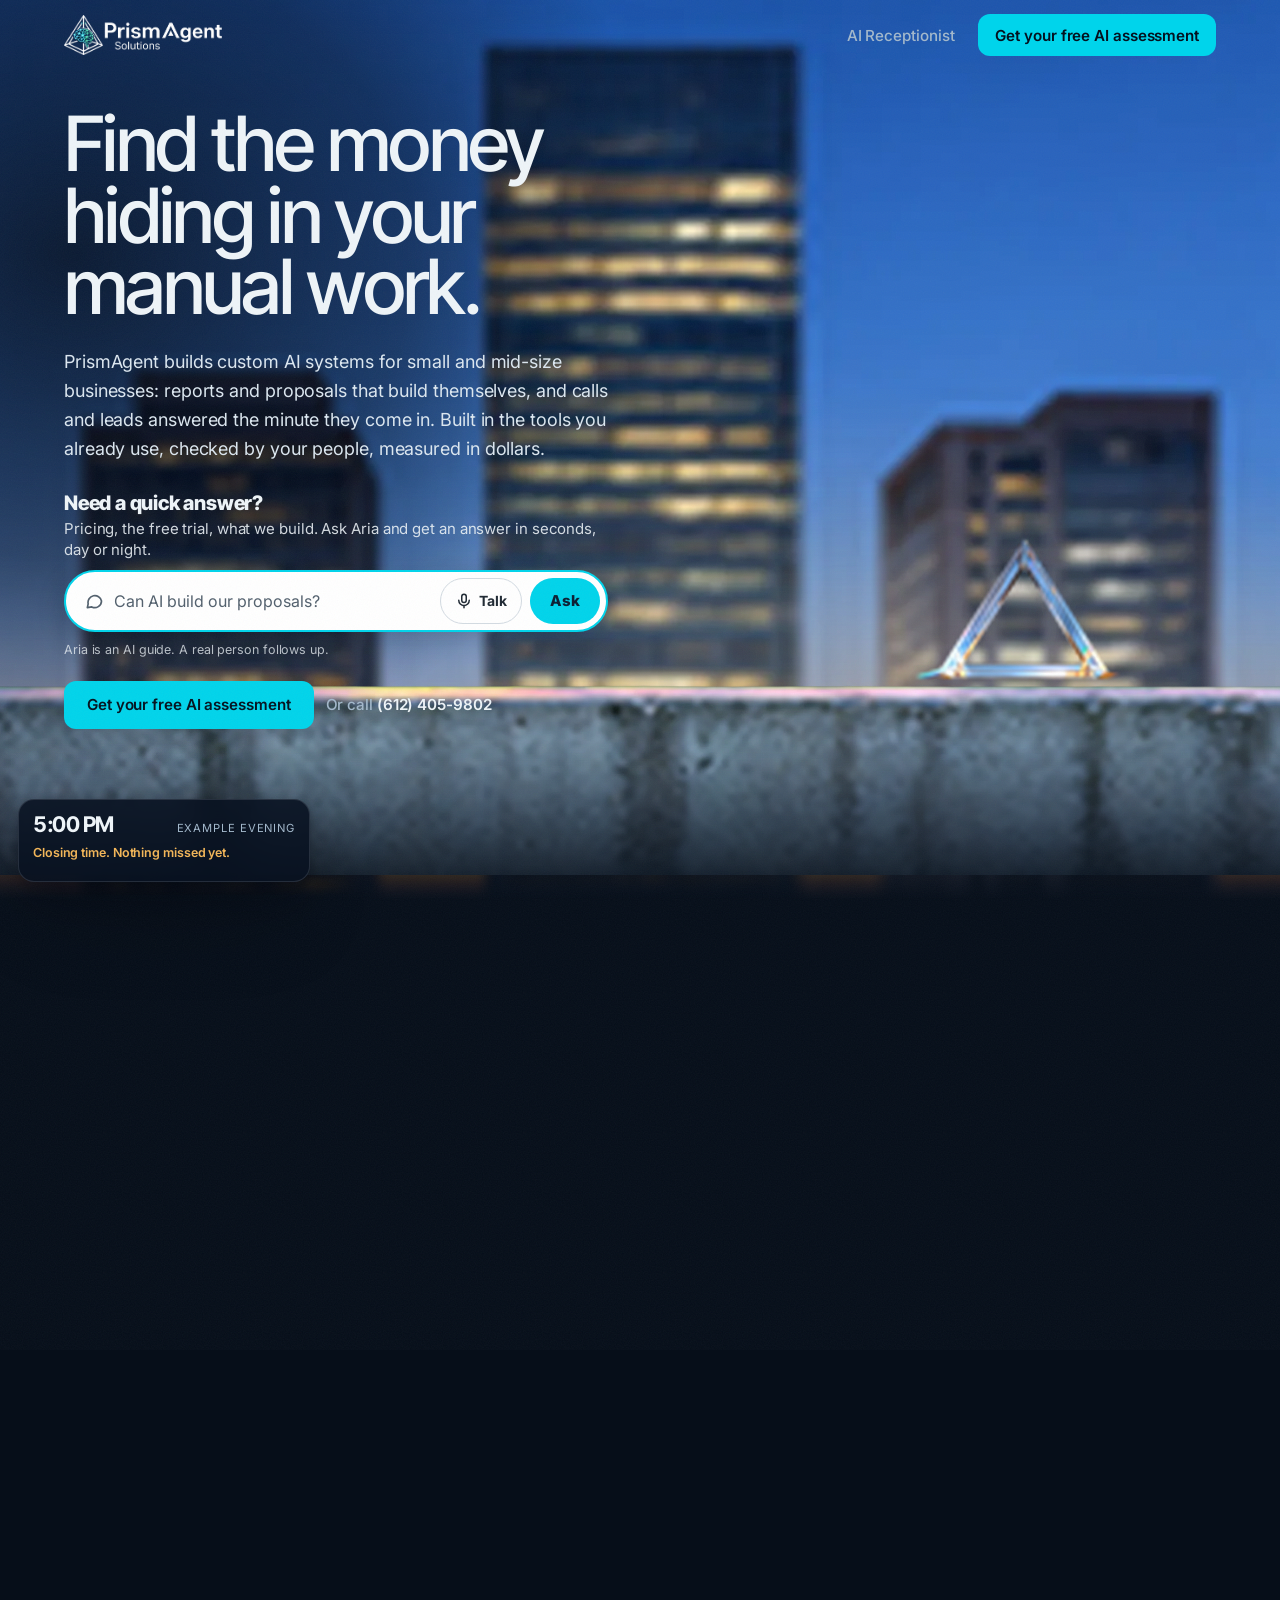
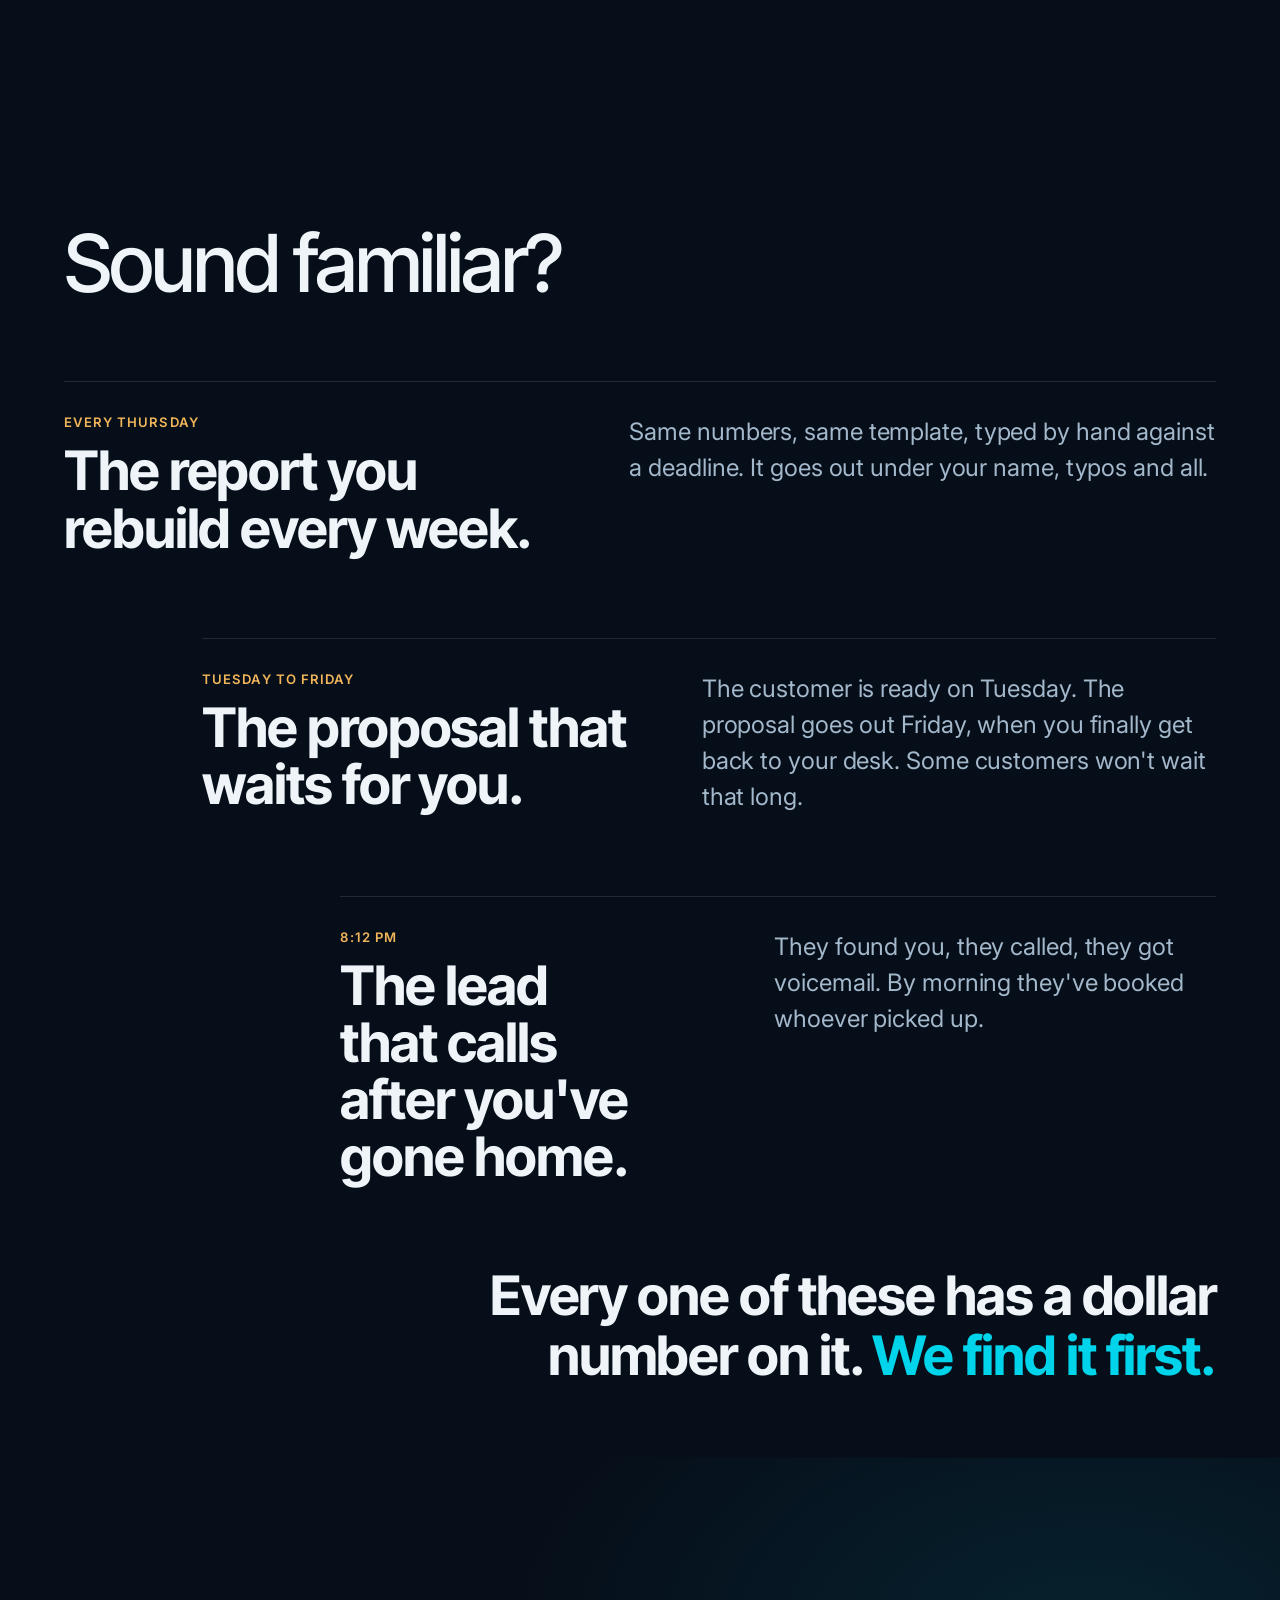
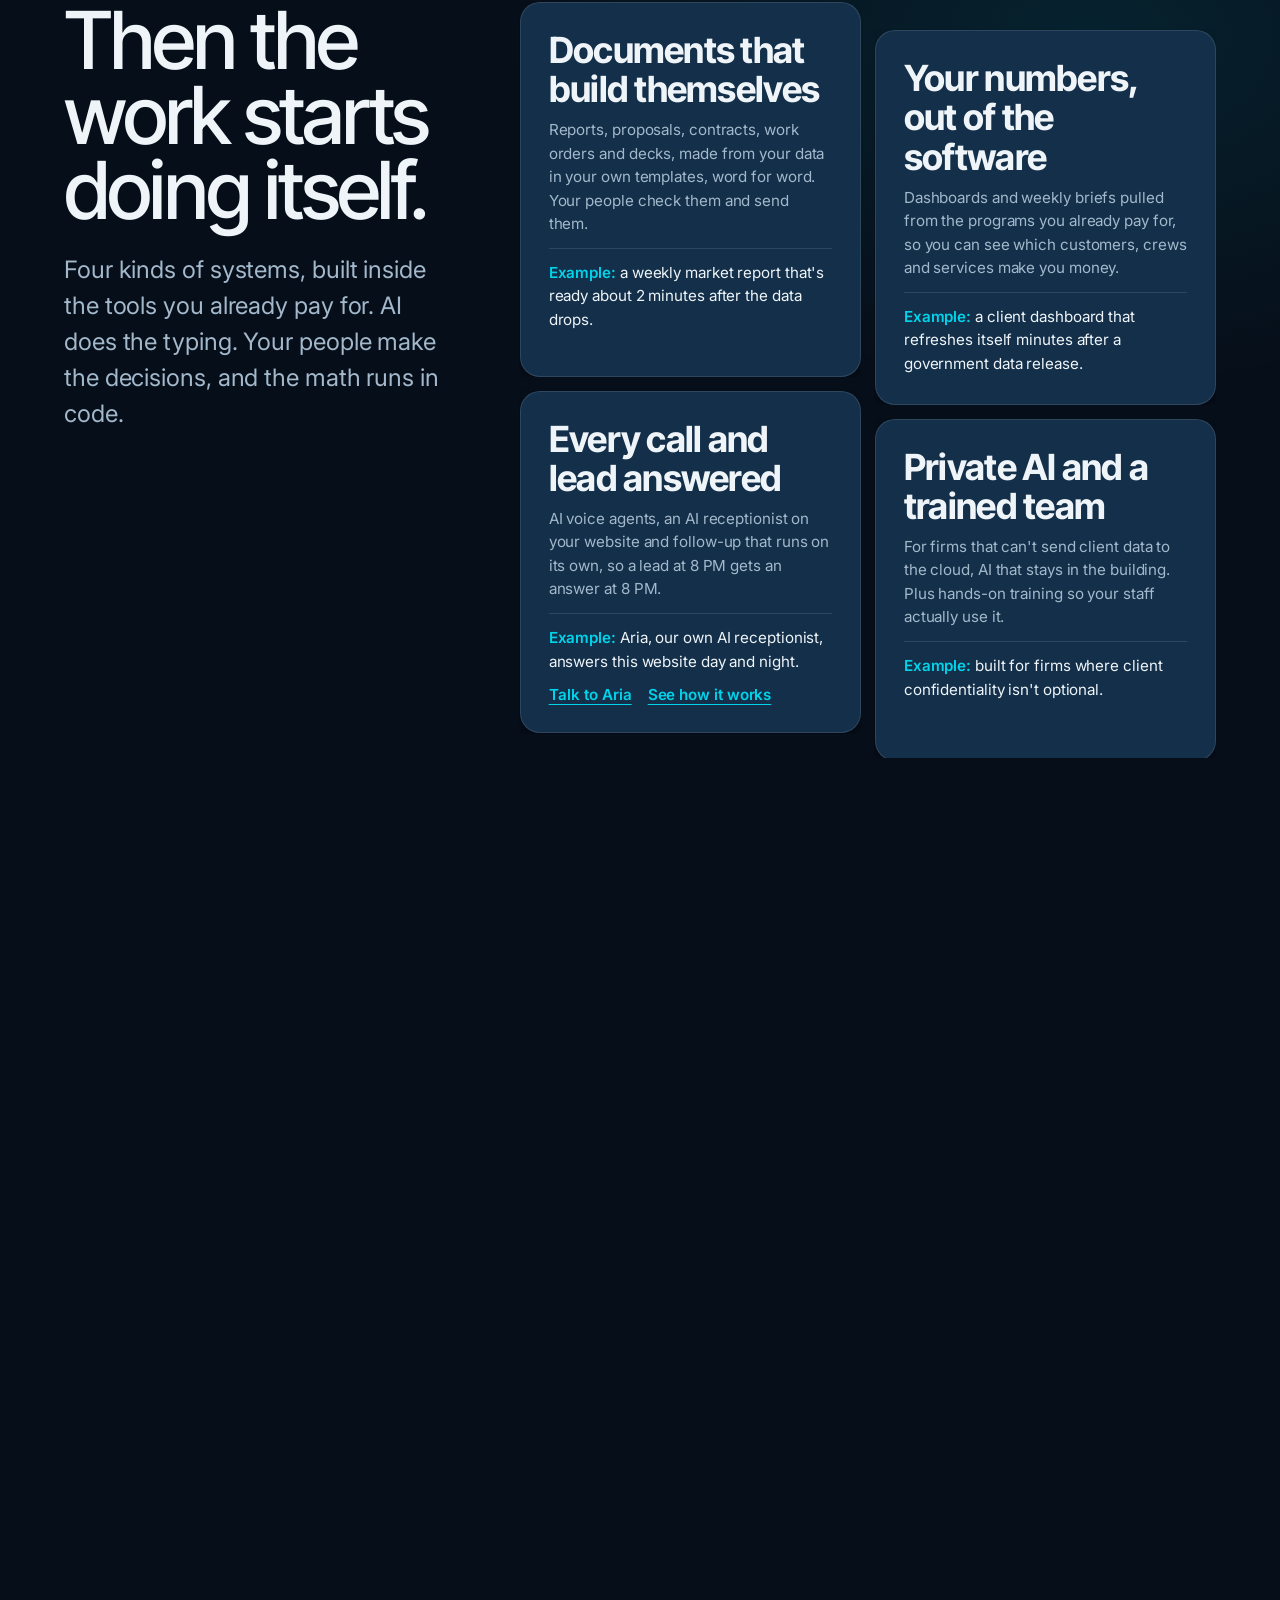
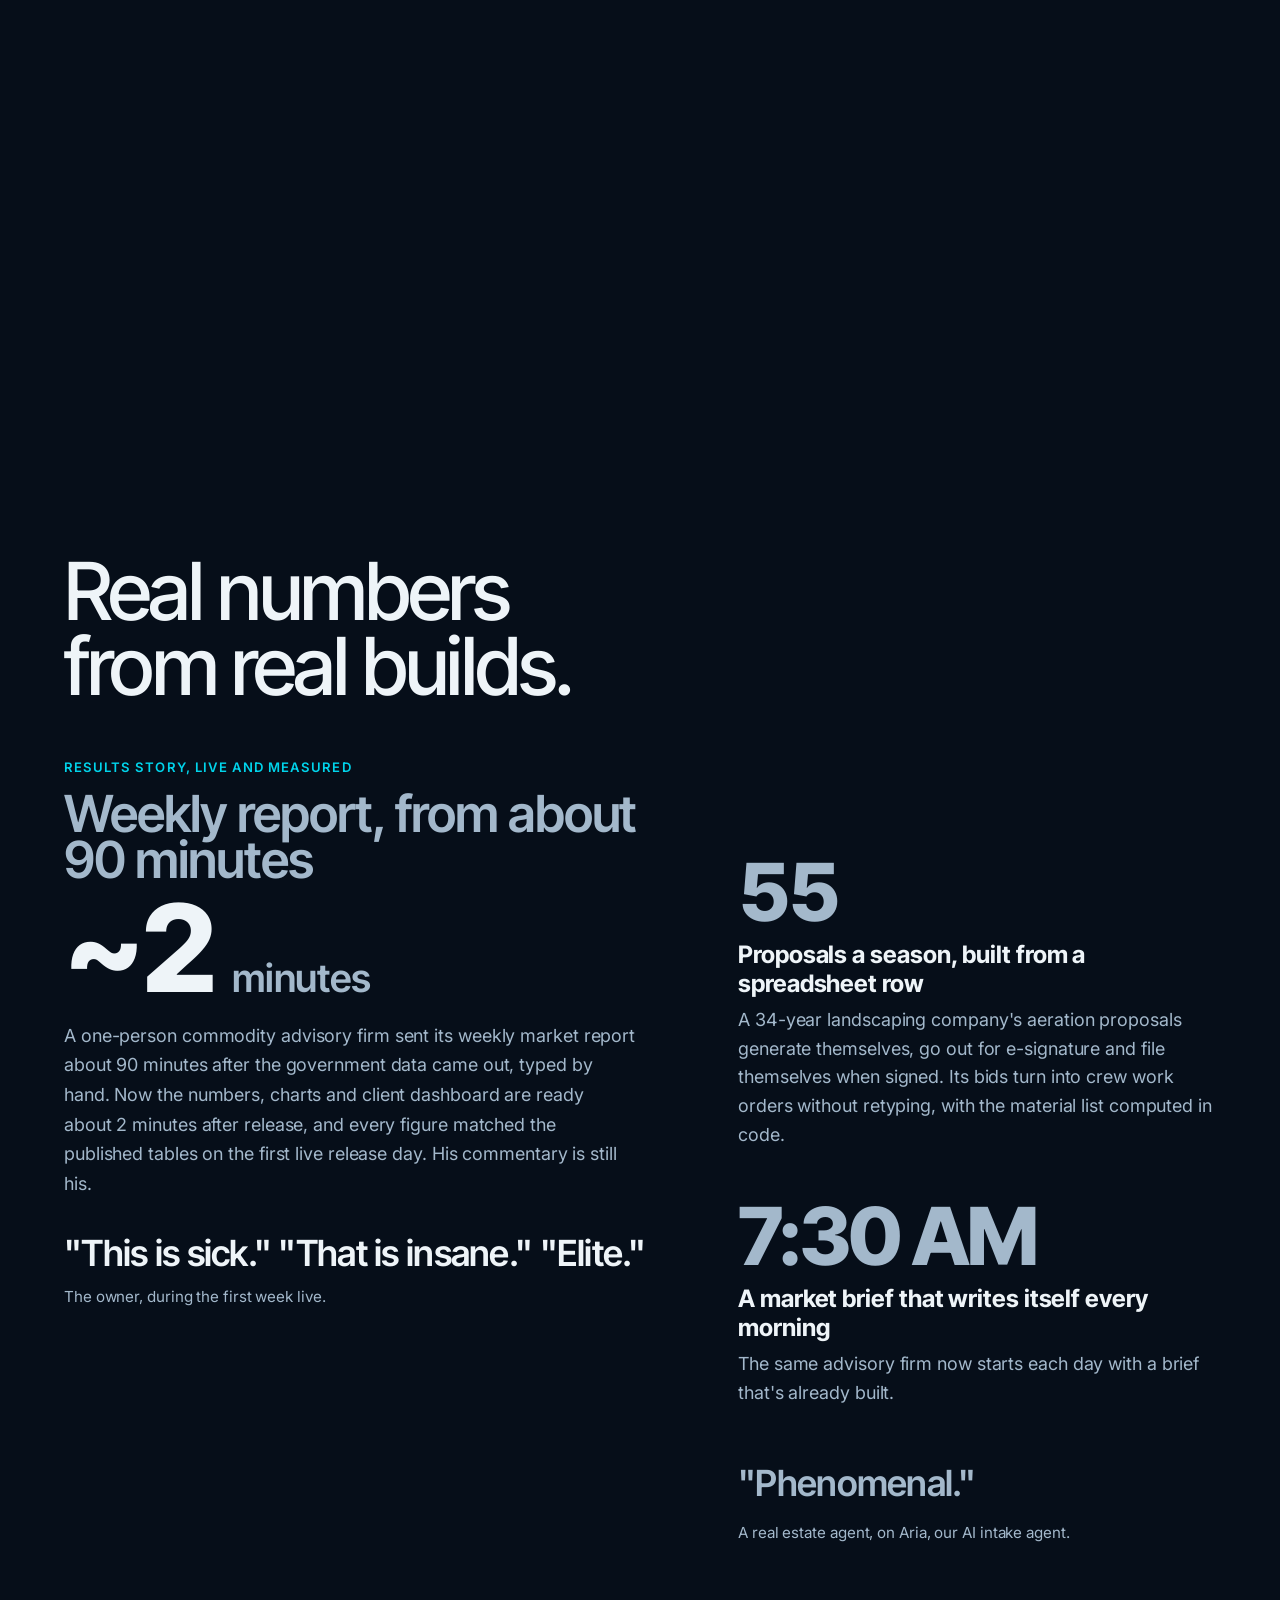
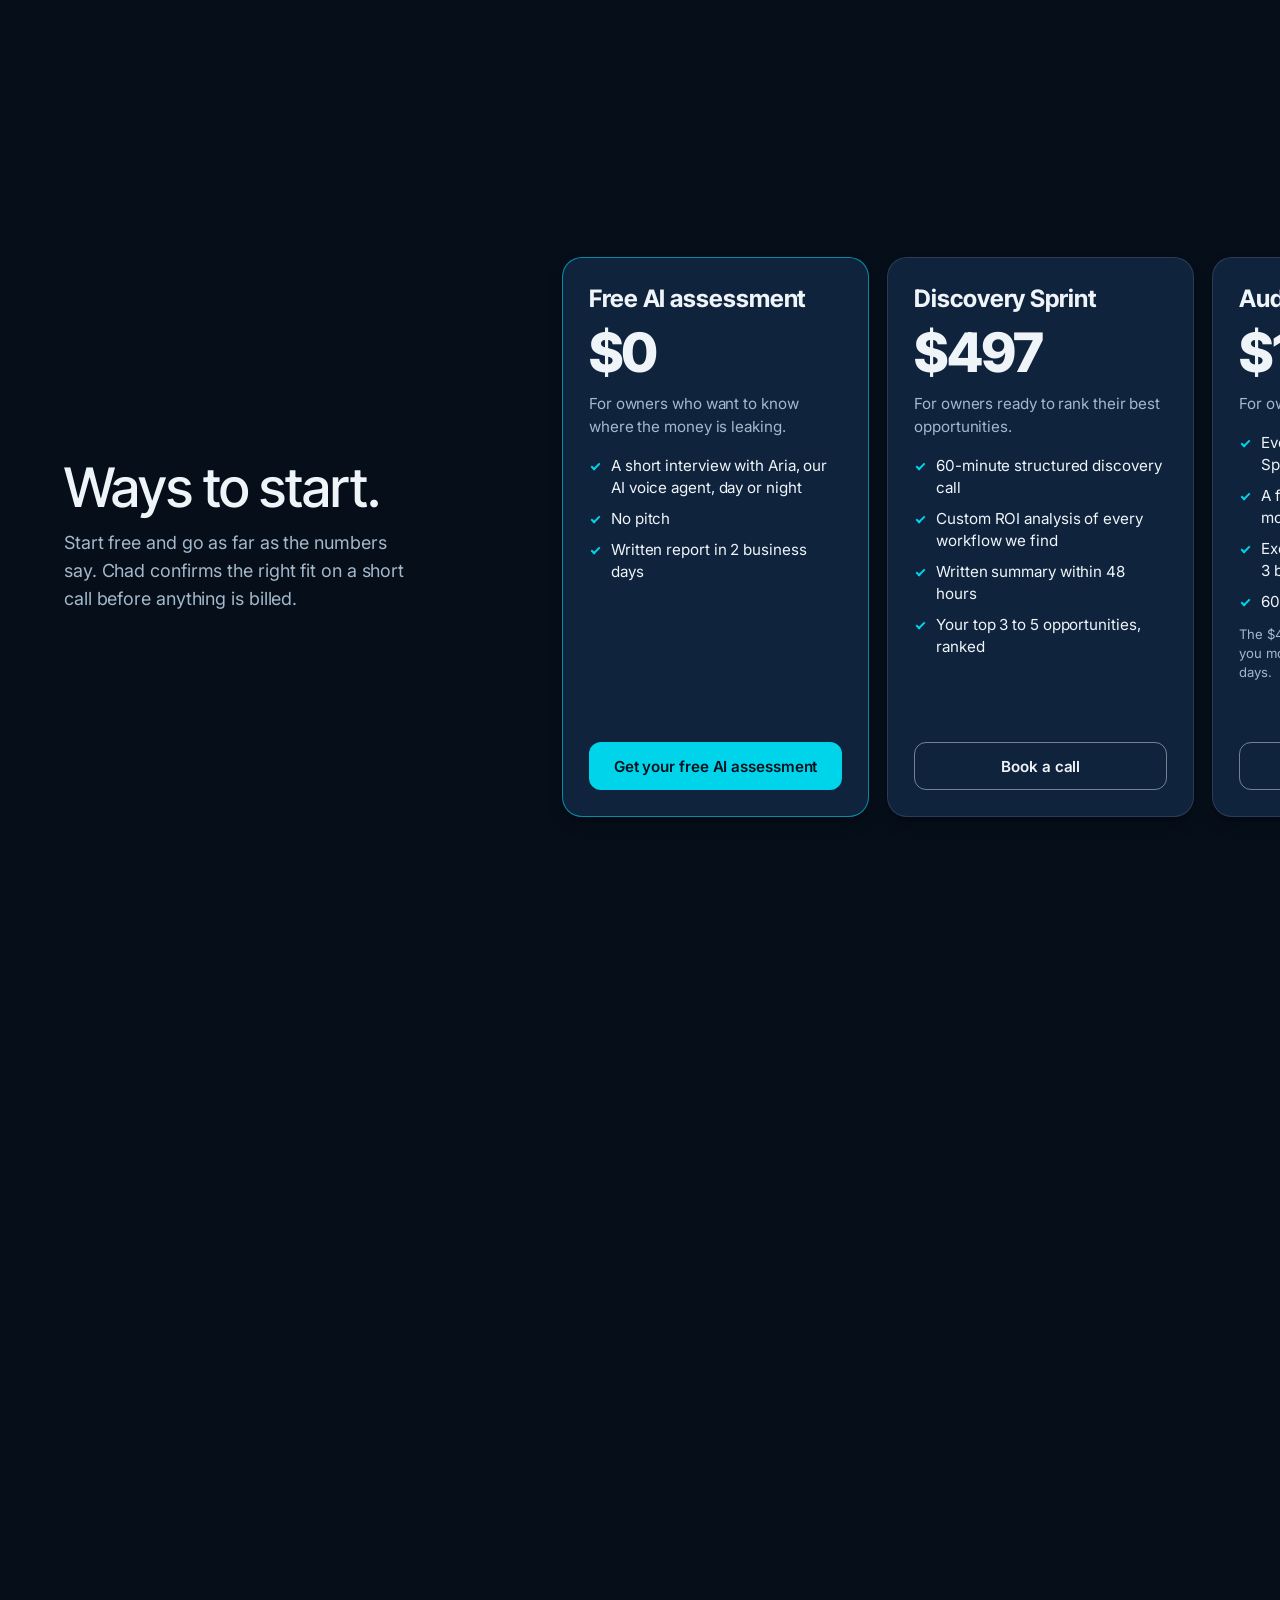
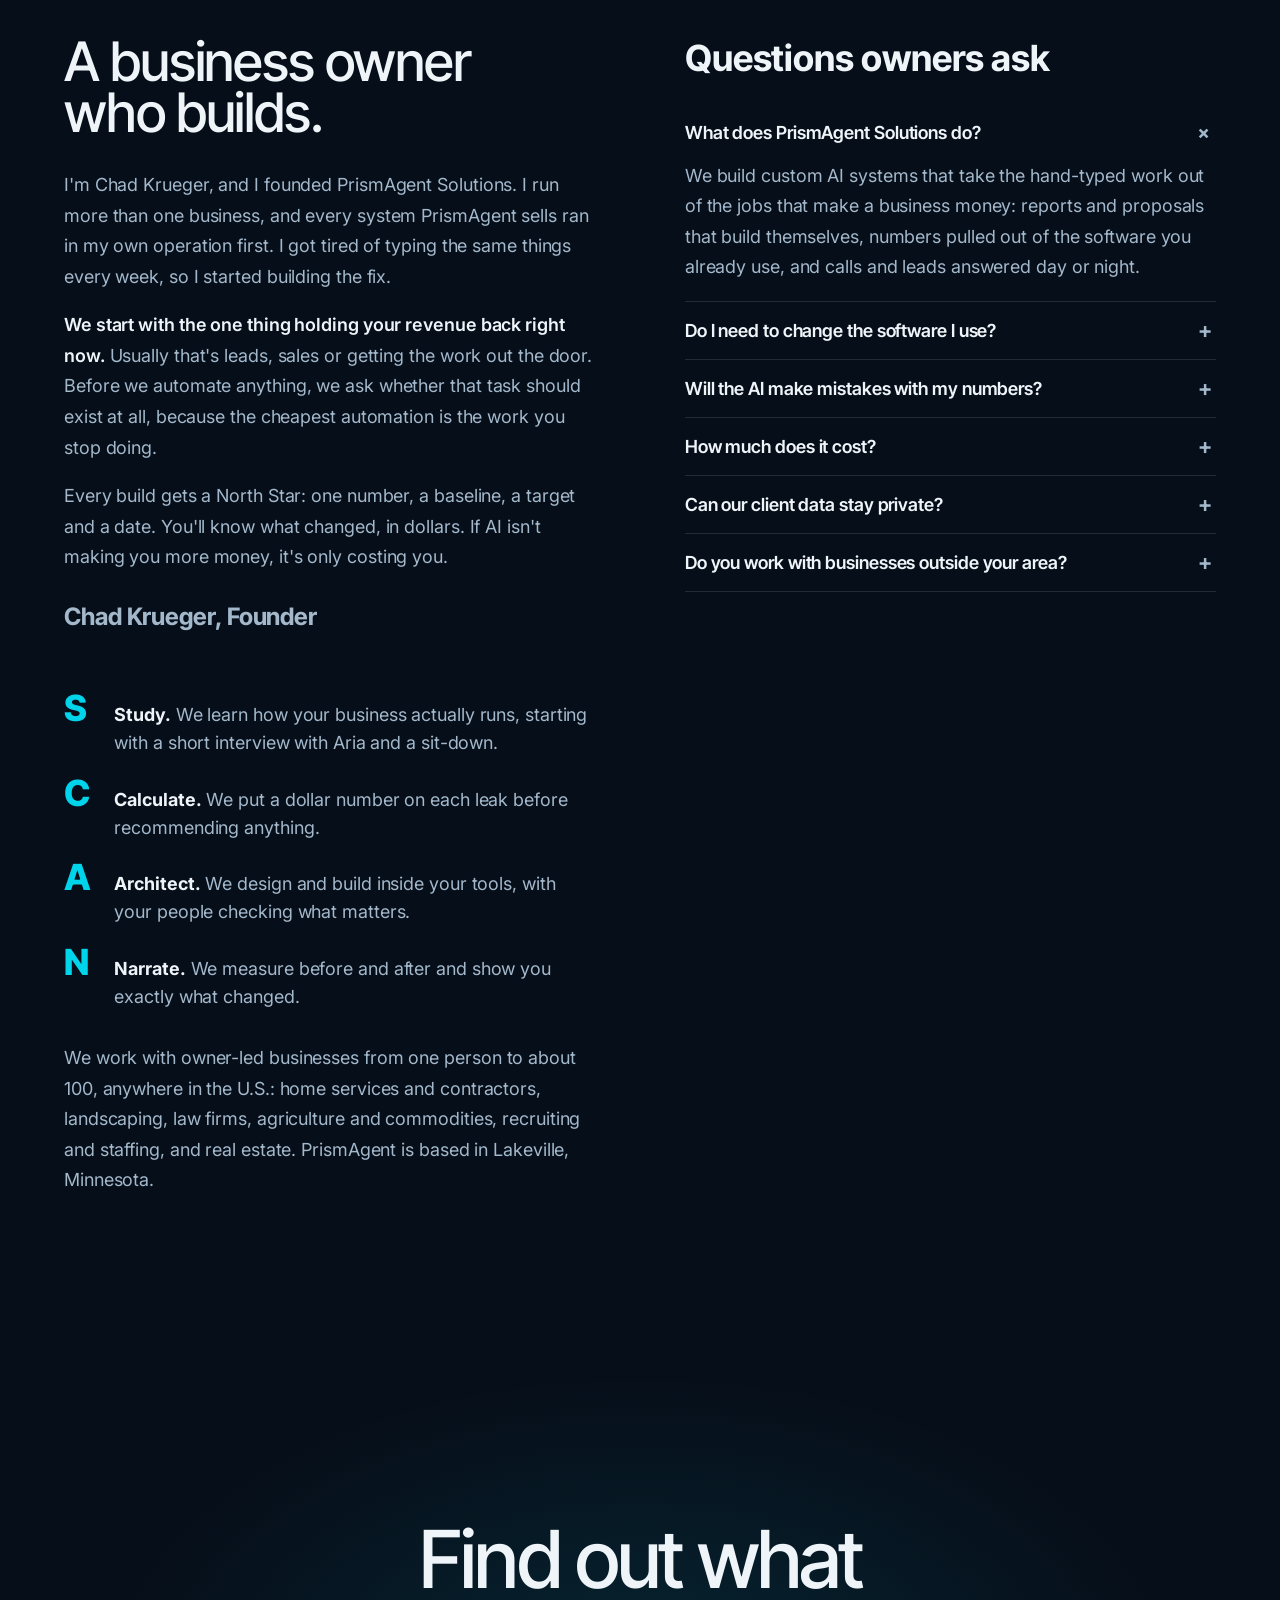
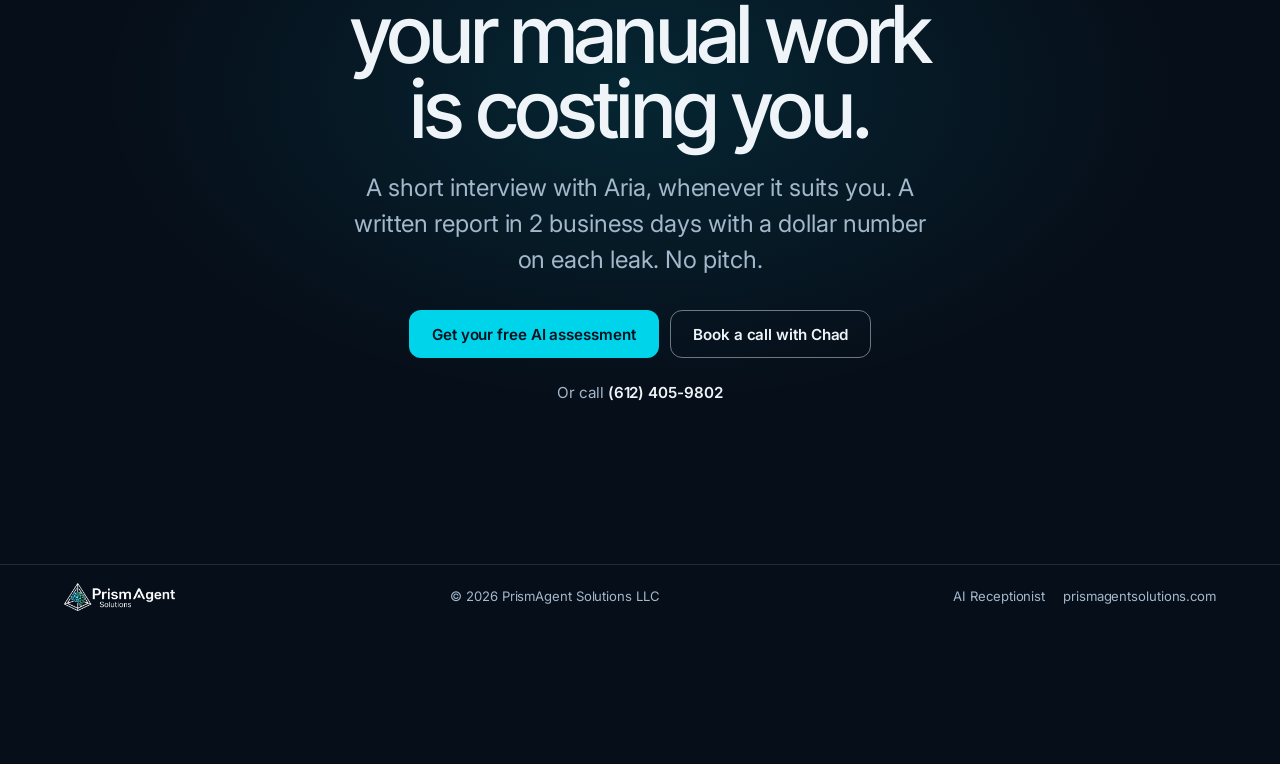
==== index.html @ 8e74dfb4 "Scroll-craft homepage rebuild (classic homepage kept as classic.html) Co-Authored-By: Claude Opus 5." ====
<!doctype html>
<html lang="en">
<head>
<meta charset="utf-8">
<meta name="viewport" content="width=device-width, initial-scale=1, viewport-fit=cover">
<title>PrismAgent Solutions | Custom AI Systems for Small Business</title>
<meta name="description" content="PrismAgent builds custom AI systems for small and mid-size businesses: reports and proposals that build themselves, and calls and leads answered day or night. Measured in dollars.">
<link rel="icon" href="data:image/svg+xml,<svg xmlns='http://www.w3.org/2000/svg' viewBox='0 0 32 32'><rect width='32' height='32' rx='7' fill='%230A1628'/><path d='M16 6 26 25H6Z' fill='none' stroke='%2300D4EB' stroke-width='2.4' stroke-linejoin='round'/></svg>">
<link rel="preconnect" href="https://fonts.googleapis.com">
<link rel="preconnect" href="https://fonts.gstatic.com" crossorigin>
<link href="https://fonts.googleapis.com/css2?family=Inter+Tight:wght@500;600;700;800&family=Inter:wght@400;500;600&display=swap" rel="stylesheet">
<link rel="preload" as="image" href="assets/hero-plate.webp" media="(min-width: 701px)">
<link rel="preload" as="image" href="assets/hero-plate-m.webp" media="(max-width: 700px)">
<link rel="stylesheet" href="scrollcraft.css">
<style>
:root {
  --sc-canvas:     #0A1628;
  --sc-surface:    #10233D;
  --sc-ink:        #EEF4F8;
  --sc-ink-soft:   #A3B8CB;
  --sc-accent:     #00D4EB;
  --sc-accent-ink: #04121F;
  --sc-font-display: "Inter Tight", system-ui, sans-serif;
  --sc-font-text:    "Inter", system-ui, sans-serif;
  --sc-shadow-color: 215 60% 4%;
  --amber: #F2B65A;
}
html { background: var(--sc-canvas); }
body { background: var(--sc-canvas); color: var(--sc-ink); }
a { color: inherit; }
:focus-visible { outline: 2px solid var(--sc-accent); outline-offset: 3px; border-radius: 6px; }
.vh { position: absolute !important; width: 1px; height: 1px; overflow: hidden; clip: rect(0 0 0 0); white-space: nowrap; }

/* ------------------------------------------------------------ chrome --- */
.site-bar { position: fixed; inset: 0 0 auto 0; z-index: 40; display: flex; align-items: center; gap: var(--sc-5);
  padding: 14px var(--sc-gutter); transition: background-color .25s ease, box-shadow .25s ease; }
.site-bar.is-solid { background: color-mix(in oklab, #071120 82%, transparent); backdrop-filter: blur(12px); -webkit-backdrop-filter: blur(12px); box-shadow: var(--sc-e1); }
.site-bar .mark img { height: 40px; width: auto; display: block; }
.site-bar nav { margin-left: auto; display: flex; align-items: center; gap: var(--sc-5); font: 500 var(--sc-t-sm) var(--sc-font-text); }
.site-bar nav a { text-decoration: none; color: var(--sc-ink-soft); transition: color .15s ease; }
.site-bar nav a:hover { color: var(--sc-ink); }
.site-bar nav a.btn--accent, .site-bar nav a.btn--accent:hover { color: var(--sc-accent-ink); }
.btn { display: inline-flex; align-items: center; justify-content: center; gap: 8px; min-height: 48px; padding: 0 22px; border-radius: var(--sc-r-md);
  font: 600 var(--sc-t-sm) var(--sc-font-text); text-decoration: none; white-space: nowrap; cursor: pointer; border: 1.5px solid transparent;
  transition: background-color .15s ease, color .15s ease, border-color .15s ease; }
.btn--accent { background: var(--sc-accent); color: var(--sc-accent-ink); }
.btn--accent:hover { background: #4ee3f3; }
.btn--ghost { background: transparent; color: var(--sc-ink); border-color: color-mix(in oklab, var(--sc-ink) 45%, transparent); }
.btn--ghost:hover { border-color: var(--sc-ink); }
.site-bar .btn { min-height: 42px; padding: 0 16px; }
.site-bar .nav-ai { display: inline; }
@media (max-width: 760px) { .site-bar nav .nav-ai { display: none; } .site-bar .mark img { height: 32px; } .site-bar .btn { padding: 0 12px; } }
.site-bar .btn span.short { display: none; }
@media (max-width: 380px) { .site-bar .btn span.long { display: none; } .site-bar .btn span.short { display: inline; } }

/* --------------------------------------------------------------- hero --- */
.hero .sc-stage, .hero [data-sc-stage] { overflow: hidden; background: #0E2341; }
.plane { position: absolute; pointer-events: none; max-width: none; user-select: none; }
.plane--plate { inset: -90px -2% -90px -2%; width: 104%; height: calc(100% + 180px); object-fit: cover; object-position: 50% 62%; }
.plane--glow { inset: 0; background:
    radial-gradient(60% 45% at 70% 72%, rgba(242,182,90,.18), transparent 70%),
    radial-gradient(80% 60% at 20% 10%, rgba(10,22,40,.0), rgba(10,22,40,.0)); }
.plane--haze { inset: auto -5% 8% -5%; height: 38%; background: linear-gradient(180deg, transparent, rgba(160,190,225,.16) 55%, rgba(10,22,40,0)); filter: blur(6px); }
.hero { --ledge: clamp(110px, 19vh, 210px); }
.plane--ledge { left: 0; right: 0; bottom: -40px; width: 100%; height: calc(var(--ledge) + 40px); object-fit: cover; object-position: 50% 0; }
.plane--prism { right: 12%; bottom: calc(var(--ledge) - 22px); width: clamp(170px, 17vw, 320px); height: auto; }
.hero-floor { position: absolute; inset: auto 0 0 0; height: 160px; background: linear-gradient(180deg, transparent, var(--sc-canvas)); pointer-events: none; }
.hero-scrim { position: absolute; inset: 0 30% 12% 0; background: radial-gradient(85% 85% at 8% 32%, rgba(6,14,28,.86), rgba(6,14,28,.55) 45%, rgba(6,14,28,0) 78%); pointer-events: none; z-index: 2; }
.hero-beat::before { content: ""; position: absolute; inset: -40px -40px -40px -80px; z-index: -1; background: radial-gradient(closest-side, rgba(6,14,28,.75), rgba(6,14,28,0)); }
.hero-copy { position: absolute; left: var(--sc-gutter); top: clamp(88px, 12vh, 132px); max-width: min(44rem, 56vw); z-index: 3; }
.hero-copy h1 { font-size: clamp(2.6rem, 1.4rem + 4.2vw, 5.4rem); max-width: 13ch; }
.hero-copy h1 { margin: 0 0 var(--sc-5); }
.hero-copy .sc-body { max-width: 36rem; color: #DCE7F0; margin: 0; }
.hero-actions { display: flex; flex-wrap: wrap; align-items: center; gap: 12px; margin-top: var(--sc-4); }
.hero-actions .call { font: 500 var(--sc-t-sm) var(--sc-font-text); color: var(--sc-ink-soft); }
.hero-actions .call a { color: var(--sc-ink); font-weight: 600; text-decoration: none; }
.hero-beat { position: absolute; right: var(--sc-gutter); top: clamp(110px, 20vh, 190px); max-width: 24rem; text-align: right; z-index: 3; }
.hero-beat p { margin: 0; font: 600 var(--sc-t-xl)/1.15 var(--sc-font-display); letter-spacing: var(--sc-track-snug); text-wrap: balance; }
.hero-beat p span { color: var(--amber); }

/* quick answer bar, restyled for the hero */
#pa-quick-answer { margin-top: var(--sc-5); max-width: 34rem; }
#pa-qa { --qa-bg: rgba(8,20,38,.62) !important; }
#pa-qa.qa-hero .qa-wrap { max-width: none !important; }
#pa-qa .qa-title { font-family: var(--sc-font-display) !important; }
#pa-qa .qa-head, #pa-qa .qa-title, #pa-qa .qa-sub, #pa-qa .qa-note { text-align: left !important; justify-content: flex-start !important; }

/* ------------------------------------------------------------ tension --- */
.tension { padding-bottom: clamp(3rem, 8vh, 6rem); }
.tension .sc-wrap { display: grid; gap: clamp(3rem, 9vh, 7rem); }
.tension h2 { margin: 0; max-width: 14ch; }
.leak { display: grid; grid-template-columns: minmax(0, 1fr) minmax(0, 1.1fr); gap: var(--sc-6); align-items: start; padding-top: var(--sc-6); border-top: 1px solid var(--sc-hairline); }
.leak:nth-of-type(2) { margin-left: 12%; }
.leak:nth-of-type(3) { margin-left: 24%; }
.leak h3 { margin: 0; font: 700 var(--sc-t-2xl)/1.05 var(--sc-font-display); letter-spacing: var(--sc-track-snug); text-wrap: balance; }
.leak p { margin: 0; color: var(--sc-ink-soft); max-width: 40ch; font-size: var(--sc-t-lg); line-height: 1.5; }
.leak .time { display: block; font: 600 var(--sc-t-xs) var(--sc-font-text); letter-spacing: .08em; text-transform: uppercase; color: var(--amber); margin-bottom: var(--sc-3); }
.tension .turnline { font: 700 var(--sc-t-2xl)/1.1 var(--sc-font-display); letter-spacing: var(--sc-track-snug); max-width: 22ch; margin: 0 0 0 auto; text-align: right; }
.tension .turnline em { font-style: normal; color: var(--sc-accent); }

/* --------------------------------------------------------------- peak --- */
.peak .stage { display: grid; grid-template-columns: minmax(0, .9fr) minmax(0, 1.6fr); gap: clamp(2rem, 5vw, 5rem);
  align-content: start; padding: clamp(100px, 16vh, 150px) var(--sc-gutter) 48px;
  background: radial-gradient(70% 60% at 85% 20%, rgba(0,212,235,.10), transparent 65%), var(--sc-canvas); }
.peak .lead h2 { margin: 0 0 var(--sc-5); }
.peak .lead p { color: var(--sc-ink-soft); max-width: 34ch; font-size: var(--sc-t-lg); line-height: 1.5; margin: 0; }
.systems { display: grid; grid-template-columns: 1fr 1fr; gap: 14px; align-content: center; }
.sys { position: relative; padding: clamp(18px, 2.2vw, 28px); border-radius: var(--sc-r-lg); background: color-mix(in oklab, var(--sc-surface) 92%, #00D4EB 8%);
  border: 1px solid var(--sc-hairline); box-shadow: var(--sc-e2); }
.sys:nth-child(1) { grid-column: 1 / 2; }
.sys:nth-child(2) { grid-column: 2 / 3; transform: translateY(28px); }
.sys:nth-child(3) { grid-column: 1 / 2; }
.sys:nth-child(4) { grid-column: 2 / 3; transform: translateY(28px); }
.sys h3 { margin: 0 0 8px; font: 700 var(--sc-t-xl)/1.1 var(--sc-font-display); letter-spacing: var(--sc-track-snug); }
.sys p { margin: 0; color: var(--sc-ink-soft); font-size: var(--sc-t-sm); line-height: 1.55; }
.sys .ex { margin-top: 12px; padding-top: 12px; border-top: 1px solid var(--sc-hairline); color: var(--sc-ink); }
.sys .ex b { color: var(--sc-accent); font-weight: 600; }
.sys .links { margin-top: 12px; display: flex; gap: 16px; flex-wrap: wrap; font: 600 var(--sc-t-sm) var(--sc-font-text); }
.sys .links a, .sys .links button { color: var(--sc-accent); background: none; border: 0; padding: 0; font: inherit; cursor: pointer; text-decoration: underline; text-underline-offset: 4px; }

/* -------------------------------------------------------------- proof --- */
.proof .grid { display: grid; grid-template-columns: minmax(0, 1.25fr) minmax(0, 1fr); gap: clamp(2rem, 6vw, 6rem); align-items: start; }
.proof h2 { margin: 0 0 var(--sc-7); max-width: 16ch; }
.story p.figure { max-width: none; color: var(--sc-ink); font: 800 clamp(3.6rem, 2rem + 7vw, 8.5rem)/0.9 var(--sc-font-display); letter-spacing: -0.045em; margin: 0; }
.figure .from { color: var(--sc-ink-soft); font-weight: 600; font-size: .42em; letter-spacing: -0.02em; display: block; margin-bottom: 10px; }
.figure small { font-size: .32em; font-weight: 600; letter-spacing: -0.01em; color: var(--sc-ink-soft); }
.story p { color: var(--sc-ink-soft); max-width: 52ch; font-size: var(--sc-t-base); line-height: 1.65; }
.quote, .story p.quote { color: var(--sc-ink); margin: var(--sc-6) 0 0; font: 600 var(--sc-t-xl)/1.25 var(--sc-font-display); letter-spacing: var(--sc-track-snug); }
.quote + .cap { margin: 8px 0 0; color: var(--sc-ink-soft); font-size: var(--sc-t-sm); }
.side { display: grid; gap: var(--sc-7); padding-top: clamp(0px, 8vw, 9rem); }
.side .num { font: 800 clamp(2.8rem, 1.8rem + 4vw, 5rem)/0.95 var(--sc-font-display); letter-spacing: -0.04em; margin: 0; }
.side h3 { margin: 10px 0 8px; font: 700 var(--sc-t-lg) var(--sc-font-display); }
.side p { margin: 0; color: var(--sc-ink-soft); max-width: 44ch; line-height: 1.6; }
.tag { display: inline-block; font: 600 var(--sc-t-xs) var(--sc-font-text); letter-spacing: .08em; text-transform: uppercase; color: var(--sc-accent); margin-bottom: var(--sc-4); }

/* -------------------------------------------------------------- range --- */
.range .rail { align-items: stretch; gap: 18px; padding: 110px var(--sc-gutter) 56px; height: 100%; }
.rail__lead { flex: 0 0 min(30rem, 80vw); align-self: center; padding-right: var(--sc-6); }
.rail__lead h2 { margin: 0 0 var(--sc-4); }
.rail__lead p { color: var(--sc-ink-soft); margin: 0; max-width: 32ch; line-height: 1.55; }
.offer { flex: 0 0 clamp(270px, 24vw, 340px); display: flex; flex-direction: column; padding: 26px; border-radius: var(--sc-r-lg);
  background: var(--sc-surface); border: 1px solid var(--sc-hairline); box-shadow: var(--sc-e2); align-self: center; min-height: min(560px, 70vh); }
.offer .name { font: 700 var(--sc-t-lg) var(--sc-font-display); margin: 0; }
.offer .amt { font: 800 var(--sc-t-2xl)/1 var(--sc-font-display); letter-spacing: -0.03em; margin: 12px 0 4px; }
.offer .amt small { display: block; font: 500 var(--sc-t-sm) var(--sc-font-text); color: var(--sc-ink-soft); letter-spacing: 0; margin-top: 6px; }
.offer .for { color: var(--sc-ink-soft); font-size: var(--sc-t-sm); line-height: 1.5; margin: 10px 0 16px; }
.offer ul { list-style: none; margin: 0 0 20px; padding: 0; display: grid; gap: 9px; font-size: var(--sc-t-sm); line-height: 1.45; }
.offer li { padding-left: 22px; position: relative; }
.offer li::before { content: ""; position: absolute; left: 2px; top: .5em; width: 9px; height: 5px; border-left: 2px solid var(--sc-accent); border-bottom: 2px solid var(--sc-accent); transform: rotate(-45deg); }
.offer .btn { margin-top: auto; width: 100%; }
.offer--free { border-color: color-mix(in oklab, var(--sc-accent) 60%, transparent); }
.offer .note { font-size: var(--sc-t-xs); color: var(--sc-ink-soft); margin: -8px 0 16px; line-height: 1.45; }

/* ------------------------------------------------------------ reality --- */
.reality .cols { display: grid; grid-template-columns: minmax(0, 1fr) minmax(0, 1fr); gap: clamp(2.5rem, 7vw, 7rem); }
.reality h2 { margin: 0 0 var(--sc-6); }
.reality p { color: var(--sc-ink-soft); line-height: 1.7; max-width: 56ch; }
.reality p strong { color: var(--sc-ink); font-weight: 600; }
.sig { font: 700 var(--sc-t-lg) var(--sc-font-display); color: var(--sc-ink); margin-top: var(--sc-5); }
.scan { list-style: none; padding: 0; margin: var(--sc-7) 0 0; display: grid; gap: 14px; }
.scan li { display: grid; grid-template-columns: 2.4rem 1fr; gap: 12px; align-items: baseline; }
.scan b { font: 800 var(--sc-t-xl) var(--sc-font-display); color: var(--sc-accent); }
.scan span { color: var(--sc-ink-soft); line-height: 1.55; }
.scan span strong { color: var(--sc-ink); }
.faq h3 { margin: 0 0 var(--sc-5); font: 700 var(--sc-t-xl) var(--sc-font-display); }
.faq details { border-bottom: 1px solid var(--sc-hairline); }
.faq summary { list-style: none; cursor: pointer; padding: 18px 32px 18px 0; position: relative; font: 600 var(--sc-t-base) var(--sc-font-display); }
.faq summary::-webkit-details-marker { display: none; }
.faq summary::after { content: "+"; position: absolute; right: 4px; top: 14px; font-size: 1.4rem; color: var(--sc-ink-soft); transition: transform .18s ease; }
.faq details[open] summary::after { transform: rotate(45deg); }
.faq details p { margin: 0 0 18px; }
.industries { margin-top: var(--sc-6); color: var(--sc-ink-soft); line-height: 1.7; }

/* -------------------------------------------------------------- close --- */
.close { display: grid; place-items: center; text-align: center;
  background: radial-gradient(60% 50% at 50% 40%, rgba(0,212,235,.12), transparent 70%), var(--sc-canvas); }
.close__inner { max-width: 46rem; padding: 0 var(--sc-gutter); }
.close h2 { margin: 0 0 var(--sc-5); }
.close p { color: var(--sc-ink-soft); font-size: var(--sc-t-lg); line-height: 1.5; margin: 0 auto var(--sc-6); max-width: 40ch; }
.close .row { display: flex; gap: 12px; justify-content: center; flex-wrap: wrap; }
.close .call { margin-top: var(--sc-5); color: var(--sc-ink-soft); font-size: var(--sc-t-sm); }
.close .call a { color: var(--sc-ink); font-weight: 600; text-decoration: none; }
.foot { position: absolute; inset: auto 0 0 0; display: flex; justify-content: space-between; align-items: center; gap: 16px; flex-wrap: wrap;
  padding: 18px var(--sc-gutter); font-size: var(--sc-t-xs); color: var(--sc-ink-soft); border-top: 1px solid var(--sc-hairline); }
.foot img { height: 28px; width: auto; }
.foot a { text-decoration: none; margin-left: 18px; }
.foot a:hover { color: var(--sc-ink); }

/* -------------------------------------------- signature: night shift --- */
.night { position: fixed; left: 18px; bottom: 18px; z-index: 35; width: 292px; padding: 14px 14px 10px; border-radius: 16px;
  background: color-mix(in oklab, #071120 86%, transparent); backdrop-filter: blur(14px); -webkit-backdrop-filter: blur(14px);
  border: 1px solid var(--sc-hairline); box-shadow: var(--sc-e3); font-family: var(--sc-font-text); transition: opacity .3s ease, transform .3s ease; }
.night__top { display: flex; align-items: baseline; justify-content: space-between; gap: 10px; }
.night__clock { font: 700 1.35rem/1 var(--sc-font-display); letter-spacing: -0.02em; font-variant-numeric: tabular-nums; }
.night__label { font-size: .7rem; letter-spacing: .08em; text-transform: uppercase; color: var(--sc-ink-soft); }
.night__state { margin: 6px 0 8px; font-size: .78rem; color: var(--amber); font-weight: 600; transition: color .3s ease; }
.night.is-handled .night__state { color: var(--sc-accent); }
.night__list { list-style: none; margin: 0; padding: 0; display: grid; gap: 6px; }
.night__item { display: grid; grid-template-columns: 52px 1fr; gap: 8px; align-items: baseline; font-size: .78rem; line-height: 1.35;
  padding: 7px 8px; border-radius: 9px; background: rgba(255,255,255,.035); opacity: 0; transform: translateY(6px); transition: opacity .3s ease, transform .3s ease, background-color .3s ease; }
.night__item.is-in { opacity: 1; transform: none; }
.night__item time { color: var(--sc-ink-soft); font-variant-numeric: tabular-nums; }
.night__item .what { color: var(--sc-ink); }
.night__item .st { display: block; color: var(--amber); font-weight: 600; }
.night__item.is-done { background: rgba(0,212,235,.09); }
.night__item.is-done .st { color: var(--sc-accent); }
.night__item:not(.is-in) { display: none; }
.night:not(.is-open) .night__item { display: none; }
.night:not(.is-open) .night__item.is-latest { display: grid; }
.night.is-chip { width: auto; padding: 9px 14px; }
.night.is-chip .night__list, .night.is-chip .night__label { display: none; }
.night.is-chip .night__state { margin: 2px 0 0; }
.night.is-quiet { opacity: 0; transform: translateY(10px); pointer-events: none; }
@media (max-width: 700px) {
  .night { left: 10px; right: 10px; bottom: 10px; width: auto; padding: 10px 12px; border-radius: 14px; }
  .night__list { display: block; }
  .night__item { display: none !important; }
  .night__item.is-latest { display: grid !important; margin-top: 4px; }
  .night__state { margin: 4px 0 0; }
}

/* ------------------------------------------------------------ mobile --- */
@media (max-width: 900px) {
  .peak .stage { grid-template-columns: 1fr; align-content: start; padding-top: 84px; gap: 18px; }
  .peak .lead p { font-size: var(--sc-t-base); }
  .systems { grid-template-columns: 1fr 1fr; gap: 10px; }
  .sys:nth-child(2), .sys:nth-child(4) { transform: none; }
  .sys p { display: none; }
  .sys p.ex { display: block; }
  .sys .ex { margin-top: 8px; padding-top: 8px; font-size: var(--sc-t-xs); }
  .sys .links { display: none; }
  .proof .grid, .reality .cols { grid-template-columns: 1fr; }
  .leak { grid-template-columns: 1fr; gap: 12px; }
  .leak:nth-of-type(2), .leak:nth-of-type(3) { margin-left: 0; }
}
@media (max-width: 700px) {
  .plane--plate { inset: -60px 0 -60px 0; width: 100%; height: calc(100% + 120px); object-position: 50% 50%; }
  .plane--ledge { width: 180%; left: -40%; bottom: -24px; }
  .plane--prism { right: 6%; bottom: calc(16vw - 24px); width: 34vw; }
  .hero-copy { top: 84px; max-width: none; right: var(--sc-gutter); }
  .hero-beat { display: none; }
  .hero-actions .btn { width: 100%; }
  .hero-scrim { inset: 0 0 30% 0; background: linear-gradient(180deg, rgba(7,16,32,.72), rgba(7,16,32,.35) 60%, rgba(7,16,32,0)); }
  .systems { grid-template-columns: 1fr; }
  .sys:nth-child(n) { grid-column: auto; }
  .sys h3 { font-size: var(--sc-t-lg); }
  .foot { position: static; }
  .close { align-content: stretch; grid-template-rows: 1fr auto; padding-top: 64px; } .close__inner { align-self: center; }
  @media (max-height: 700px) { .close .sc-display--lg { font-size: clamp(2rem, 9vw, 2.6rem); } .close p { margin-bottom: var(--sc-5); } .foot { padding-top: 12px; padding-bottom: 12px; } }
}
@media (prefers-reduced-motion: reduce) {
  .night, .night__item { transition: none; }
}
</style>
</head>
<body>

<span data-sc-progress></span>
<div class="sc-grain" aria-hidden="true"></div>

<header class="site-bar" id="bar">
  <a class="mark" href="#top" aria-label="PrismAgent Solutions, home"><img src="assets/logo-white.webp" width="379" height="96" alt="PrismAgent Solutions"></a>
  <nav aria-label="Main">
    <a class="nav-ai" href="ai-receptionist.html">AI Receptionist</a>
    <a class="btn btn--accent" href="https://www.prismagentsolutions.com/missed-call-calculator#assessment" data-assess><span class="long">Get your free AI assessment</span><span class="short">Free assessment</span></a>
  </nav>
</header>

<main id="top">

  <!-- 1 · RECOGNITION: pin + five-plane parallax -->
  <section class="hero" data-sc-act="pin" data-sc-span="1.9" data-sc-drift="#0E2341">
    <div data-sc-stage>
      <picture>
        <source media="(max-width: 700px)" srcset="assets/hero-plate-m.webp">
        <img class="plane plane--plate" src="assets/hero-plate.webp" alt="" data-sc-parallax="-0.7">
      </picture>
      <div class="plane plane--glow" data-sc-parallax="-0.4" aria-hidden="true"></div>
      <div class="plane plane--haze" data-sc-parallax="0.4" aria-hidden="true"></div>
      <div class="hero-scrim" aria-hidden="true"></div>

      <div class="hero-copy" data-sc-cue="0 0.6 0">
        <h1 class="sc-display" data-sc-kinetic="lines">Find the money hiding in your manual work.</h1>
        <p class="sc-body">PrismAgent builds custom AI systems for small and mid-size businesses: reports and proposals that build themselves, and calls and leads answered the minute they come in. Built in the tools you already use, checked by your people, measured in dollars.</p>
        <div id="pa-quick-answer"></div>
        <div class="hero-actions">
          <a class="btn btn--accent" href="https://www.prismagentsolutions.com/missed-call-calculator#assessment" data-assess>Get your free AI assessment</a>
          <span class="call">Or call <a href="tel:+16124059802">(612) 405-9802</a></span>
        </div>
      </div>

      <div class="hero-beat" data-sc-cue="0.42 0.98 0.12 0.2" aria-hidden="true">
        <p>It's 5:00 PM. The office is closing. <span>Your customers are just getting started.</span></p>
      </div>

      <img class="plane plane--prism" src="assets/hero-prism.webp" alt="" data-sc-parallax="1.3">
      <img class="plane plane--ledge" src="assets/hero-ledge.webp" alt="" data-sc-parallax="1.3">
      <div class="hero-floor" aria-hidden="true"></div>
    </div>
  </section>

  <!-- 2 · TENSION: flow + kinetic -->
  <section class="sc-section tension" data-sc-act="flow" data-sc-drift="#0C1F39" id="leaks">
    <div class="sc-wrap">
      <h2 class="sc-display sc-display--lg" data-sc-in data-sc-kinetic="lines">Sound familiar?</h2>

      <article class="leak" data-sc-in data-sc-stagger="90" data-night="1">
        <div><span class="time">Every Thursday</span><h3>The report you rebuild every week.</h3></div>
        <p>Same numbers, same template, typed by hand against a deadline. It goes out under your name, typos and all.</p>
      </article>
      <article class="leak" data-sc-in data-sc-stagger="90" data-night="2">
        <div><span class="time">Tuesday to Friday</span><h3>The proposal that waits for you.</h3></div>
        <p>The customer is ready on Tuesday. The proposal goes out Friday, when you finally get back to your desk. Some customers won't wait that long.</p>
      </article>
      <article class="leak" data-sc-in data-sc-stagger="90" data-night="3">
        <div><span class="time">8:12 PM</span><h3>The lead that calls after you've gone home.</h3></div>
        <p>They found you, they called, they got voicemail. By morning they've booked whoever picked up.</p>
      </article>

      <p class="turnline" data-sc-in data-night="4">Every one of these has a dollar number on it. <em>We find it first.</em></p>
    </div>
  </section>

  <!-- 3 · TURN (PEAK): pin + reveal, the night shift resolves here -->
  <section class="peak" id="build" data-sc-act="pin" data-sc-span="4.2" data-sc-drift="#0A1A30">
    <div data-sc-stage class="stage">
      <div class="lead" data-sc-cue="0 1 0 0.04">
        <h2 class="sc-display sc-display--lg">Then the work starts doing itself.</h2>
        <p>Four kinds of systems, built inside the tools you already pay for. AI does the typing. Your people make the decisions, and the math runs in code.</p>
      </div>
      <div class="systems">
        <article class="sys" data-sc-reveal="left" data-sc-reveal-at="0.08 0.22">
          <h3>Documents that build themselves</h3>
          <p>Reports, proposals, contracts, work orders and decks, made from your data in your own templates, word for word. Your people check them and send them.</p>
          <p class="ex"><b>Example:</b> a weekly market report that's ready about 2 minutes after the data drops.</p>
        </article>
        <article class="sys" data-sc-reveal="left" data-sc-reveal-at="0.28 0.42">
          <h3>Your numbers, out of the software</h3>
          <p>Dashboards and weekly briefs pulled from the programs you already pay for, so you can see which customers, crews and services make you money.</p>
          <p class="ex"><b>Example:</b> a client dashboard that refreshes itself minutes after a government data release.</p>
        </article>
        <article class="sys" data-sc-reveal="left" data-sc-reveal-at="0.48 0.62">
          <h3>Every call and lead answered</h3>
          <p>AI voice agents, an AI receptionist on your website and follow-up that runs on its own, so a lead at 8 PM gets an answer at 8 PM.</p>
          <p class="ex"><b>Example:</b> Aria, our own AI receptionist, answers this website day and night.</p>
          <p class="links"><button type="button" data-aria>Talk to Aria</button><a href="ai-receptionist.html">See how it works</a></p>
        </article>
        <article class="sys" data-sc-reveal="left" data-sc-reveal-at="0.68 0.82">
          <h3>Private AI and a trained team</h3>
          <p>For firms that can't send client data to the cloud, AI that stays in the building. Plus hands-on training so your staff actually use it.</p>
          <p class="ex"><b>Example:</b> built for firms where client confidentiality isn't optional.</p>
        </article>
      </div>
      <p class="vh">Example evening: a customer call at 5:47 PM, a quote request at 6:30 PM, a weekly report at 7:15 PM and a website visitor at 8:12 PM, all handled by these systems.</p>
    </div>
  </section>

  <!-- 4 · SUBSTANCE: flow + count -->
  <section class="sc-section proof" id="proof" data-sc-act="flow" data-sc-drift="#091627">
    <div class="sc-wrap">
      <h2 class="sc-display sc-display--lg" data-sc-in data-sc-kinetic="lines">Real numbers from real builds.</h2>
      <div class="grid">
        <div class="story" data-sc-in data-sc-stagger="80">
          <span class="tag">Results story, live and measured</span>
          <p class="figure"><span class="from">Weekly report, from about 90 minutes</span>~<span data-sc-count="90 2" data-sc-count-ms="1600">2</span> <small>minutes</small></p>
          <p>A one-person commodity advisory firm sent its weekly market report about 90 minutes after the government data came out, typed by hand. Now the numbers, charts and client dashboard are ready about 2 minutes after release, and every figure matched the published tables on the first live release day. His commentary is still his.</p>
          <p class="quote">"This is sick." "That is insane." "Elite."</p>
          <p class="cap">The owner, during the first week live.</p>
        </div>
        <div class="side" data-sc-in data-sc-stagger="90">
          <div>
            <p class="num"><span data-sc-count="0 55">55</span></p>
            <h3>Proposals a season, built from a spreadsheet row</h3>
            <p>A 34-year landscaping company's aeration proposals generate themselves, go out for e-signature and file themselves when signed. Its bids turn into crew work orders without retyping, with the material list computed in code.</p>
          </div>
          <div>
            <p class="num">7:30 AM</p>
            <h3>A market brief that writes itself every morning</h3>
            <p>The same advisory firm now starts each day with a brief that's already built.</p>
          </div>
          <div>
            <p class="quote">"Phenomenal."</p>
            <p class="cap">A real estate agent, on Aria, our AI intake agent.</p>
          </div>
        </div>
      </div>
    </div>
  </section>

  <!-- 5 · RANGE: pan -->
  <section class="range" id="start" data-sc-act="pan" data-sc-span="3.4" data-sc-drift="#081322">
    <div data-sc-stage>
      <div class="rail" data-sc-pan="0.06">
        <div class="rail__lead">
          <h2 class="sc-display sc-display--md">Ways to start.</h2>
          <p>Start free and go as far as the numbers say. Chad confirms the right fit on a short call before anything is billed.</p>
        </div>
        <article class="offer offer--free">
          <h3 class="name">Free AI assessment</h3>
          <p class="amt">$0</p>
          <p class="for">For owners who want to know where the money is leaking.</p>
          <ul><li>A short interview with Aria, our AI voice agent, day or night</li><li>No pitch</li><li>Written report in 2 business days</li></ul>
          <a class="btn btn--accent" href="https://www.prismagentsolutions.com/missed-call-calculator#assessment" data-assess>Get your free AI assessment</a>
        </article>
        <article class="offer">
          <h3 class="name">Discovery Sprint</h3>
          <p class="amt">$497</p>
          <p class="for">For owners ready to rank their best opportunities.</p>
          <ul><li>60-minute structured discovery call</li><li>Custom ROI analysis of every workflow we find</li><li>Written summary within 48 hours</li><li>Your top 3 to 5 opportunities, ranked</li></ul>
          <a class="btn btn--ghost" data-book href="#">Book a call</a>
        </article>
        <article class="offer">
          <h3 class="name">Audit + ROI Model</h3>
          <p class="amt">$1,997</p>
          <p class="for">For owners planning a real build.</p>
          <ul><li>Everything in the Discovery Sprint</li><li>A full audit and a scored ROI model</li><li>Executive summary with the top 3 builds and cost estimates</li><li>60-minute review call</li></ul>
          <p class="note">The $497 Sprint fee is credited back if you move to implementation within 30 days.</p>
          <a class="btn btn--ghost" data-book href="#">Book a call</a>
        </article>
        <article class="offer">
          <h3 class="name">Implementation</h3>
          <p class="amt">Custom scope<small>Quoted after discovery</small></p>
          <p class="for">Every build is engineered around your operation, so the investment is set by what we build, the systems it connects to and the return it's projected to deliver.</p>
          <ul><li>Built inside your tools and templates</li><li>A person checks what matters</li><li>Measured in dollars before and after</li></ul>
          <a class="btn btn--ghost" data-book href="#">Book a call</a>
        </article>
        <article class="offer">
          <h3 class="name">Website Concierge</h3>
          <p class="amt">Free 30 days<small>then from $397 a month</small></p>
          <p class="for">An AI receptionist for businesses whose website leads wait until morning.</p>
          <ul><li>Answers visitors by chat or voice, day or night</li><li>Books the next step on your calendar</li><li>Full setup included, no setup fee</li><li>Month-to-month, no contract</li></ul>
          <a class="btn btn--ghost" href="ai-receptionist.html">See the AI receptionist</a>
        </article>
      </div>
    </div>
  </section>

  <!-- 6 · REALITY: flow + in -->
  <section class="sc-section reality" id="about" data-sc-act="flow" data-sc-drift="#07111E">
    <div class="sc-wrap cols">
      <div data-sc-in data-sc-stagger="70">
        <h2 class="sc-display sc-display--md">A business owner who builds.</h2>
        <p>I'm Chad Krueger, and I founded PrismAgent Solutions. I run more than one business, and every system PrismAgent sells ran in my own operation first. I got tired of typing the same things every week, so I started building the fix.</p>
        <p><strong>We start with the one thing holding your revenue back right now.</strong> Usually that's leads, sales or getting the work out the door. Before we automate anything, we ask whether that task should exist at all, because the cheapest automation is the work you stop doing.</p>
        <p>Every build gets a North Star: one number, a baseline, a target and a date. You'll know what changed, in dollars. If AI isn't making you more money, it's only costing you.</p>
        <p class="sig">Chad Krueger, Founder</p>
        <ul class="scan" aria-label="How we work, the S.C.A.N. method">
          <li><b>S</b><span><strong>Study.</strong> We learn how your business actually runs, starting with a short interview with Aria and a sit-down.</span></li>
          <li><b>C</b><span><strong>Calculate.</strong> We put a dollar number on each leak before recommending anything.</span></li>
          <li><b>A</b><span><strong>Architect.</strong> We design and build inside your tools, with your people checking what matters.</span></li>
          <li><b>N</b><span><strong>Narrate.</strong> We measure before and after and show you exactly what changed.</span></li>
        </ul>
        <p class="industries">We work with owner-led businesses from one person to about 100, anywhere in the U.S.: home services and contractors, landscaping, law firms, agriculture and commodities, recruiting and staffing, and real estate. PrismAgent is based in Lakeville, Minnesota.</p>
      </div>
      <div class="faq" data-sc-in data-sc-stagger="60">
        <h3>Questions owners ask</h3>
        <details open><summary>What does PrismAgent Solutions do?</summary><p>We build custom AI systems that take the hand-typed work out of the jobs that make a business money: reports and proposals that build themselves, numbers pulled out of the software you already use, and calls and leads answered day or night.</p></details>
        <details><summary>Do I need to change the software I use?</summary><p>No. We build inside the tools and templates you already have, so your team keeps working the way it does today.</p></details>
        <details><summary>Will the AI make mistakes with my numbers?</summary><p>The math runs in code, never in the AI, and a person on your team checks what matters before anything goes out.</p></details>
        <details><summary>How much does it cost?</summary><p>The assessment is free. The Discovery Sprint is $497 and the Audit + ROI Model is $1,997. Implementation is quoted after discovery, and the Website Concierge is free for 30 days, then from $397 a month.</p></details>
        <details><summary>Can our client data stay private?</summary><p>Yes. For firms that can't send client data to the cloud, we build private AI that stays on equipment in your building.</p></details>
        <details><summary>Do you work with businesses outside your area?</summary><p>Yes. We work with businesses anywhere in the U.S., remotely.</p></details>
      </div>
    </div>
  </section>

  <!-- 7 · COMMITMENT: pin + spotlight + magnet. Last element on the page. -->
  <section id="assessment" data-sc-act="pin" data-sc-span="1.15" data-sc-drift="#060E19">
    <div data-sc-stage class="close" data-sc-spotlight>
      <div class="close__inner">
        <h2 class="sc-display sc-display--lg" data-sc-cue="0.02" data-sc-kinetic="lines">Find out what your manual work is costing you.</h2>
        <p data-sc-cue="0.04">A short interview with Aria, whenever it suits you. A written report in 2 business days with a dollar number on each leak. No pitch.</p>
        <div class="row" data-sc-cue="0.05" data-sc-rise="0">
          <a class="btn btn--accent" href="https://www.prismagentsolutions.com/missed-call-calculator#assessment" data-assess data-sc-magnet="0.22">Get your free AI assessment</a>
          <a class="btn btn--ghost" data-book href="#">Book a call with Chad</a>
        </div>
        <p class="call" data-sc-cue="0.06">Or call <a href="tel:+16124059802">(612) 405-9802</a></p>
      </div>
      <footer class="foot">
        <img src="assets/logo-white.webp" width="379" height="96" alt="PrismAgent Solutions">
        <span>&copy; 2026 PrismAgent Solutions LLC</span>
        <span><a href="ai-receptionist.html">AI Receptionist</a><a href="https://www.prismagentsolutions.com">prismagentsolutions.com</a></span>
      </footer>
    </div>
  </section>

</main>

<!-- signature move: the night shift (decorative mirror of the page's story; the same facts are in the peak section as text) -->
<aside class="night" id="night" aria-hidden="true">
  <div class="night__top"><span class="night__clock" id="nightClock">5:00 PM</span><span class="night__label">Example evening</span></div>
  <p class="night__state" id="nightState">Closing time. Nothing missed yet.</p>
  <ul class="night__list">
    <li class="night__item" data-k="1"><time>5:47 PM</time><span class="what">Customer call<span class="st" data-miss="Went to voicemail" data-done="Answered by Aria, booked Fri 10:00">Went to voicemail</span></span></li>
    <li class="night__item" data-k="2"><time>6:30 PM</time><span class="what">Quote request<span class="st" data-miss="Waiting on you" data-done="Proposal built and sent">Waiting on you</span></span></li>
    <li class="night__item" data-k="3"><time>7:15 PM</time><span class="what">Weekly report<span class="st" data-miss="Still typing" data-done="Built and published">Still typing</span></span></li>
    <li class="night__item" data-k="4"><time>8:12 PM</time><span class="what">Website visitor<span class="st" data-miss="Left with a question" data-done="Answered, lead captured">Left with a question</span></span></li>
  </ul>
</aside>

<script src="scrollcraft.js"></script>
<script>ScrollCraft.mount(document.body);</script>
<script>
/* Night shift: the page keeps the clock. Bespoke to this page; reads layout only, never edits the engine. */
(function () {
  var tray = document.getElementById("night"), clock = document.getElementById("nightClock"), state = document.getElementById("nightState");
  var items = [].slice.call(tray.querySelectorAll(".night__item"));
  var peak = document.getElementById("build"), close = document.getElementById("assessment");
  var marks = [].slice.call(document.querySelectorAll("[data-night]"));
  // waypoints: [element or fraction, minutes after 5:00 PM]
  function fmt(m) { var h = 5 + Math.floor(m / 60), mm = Math.round(m % 60); if (mm === 60) { h++; mm = 0; } return h + ":" + (mm < 10 ? "0" : "") + mm + " PM"; }
  var flips = { 2: 0.20, 3: 0.24, 1: 0.58, 4: 0.62 };   // peak progress at which each item is handled
  var shown = 0, done = {};
  function center(el) { var r = el.getBoundingClientRect(); return r.top + r.height / 2; }
  function tick() {
    var vh = innerHeight, mid = vh * 0.62;
    // which leaks have crossed the reading line
    var passed = 0; marks.forEach(function (m) { if (center(m) < mid) passed = Math.max(passed, +m.getAttribute("data-night")); });
    var heroOut = window.scrollY > vh * 0.55;
    var count = passed ? passed : (heroOut ? 1 : 0);
    // peak progress
    var r = peak.getBoundingClientRect(), span = r.height - vh, p = span > 0 ? Math.min(1, Math.max(0, -r.top / span)) : 0;
    var inPeak = r.top <= 0;
    if (inPeak) count = 4;
    items.forEach(function (it) { var k = +it.getAttribute("data-k"); it.classList.toggle("is-in", k <= count); it.classList.toggle("is-latest", k === count); });
    var handled = 0;
    items.forEach(function (it) {
      var k = +it.getAttribute("data-k"), st = it.querySelector(".st"), d = inPeak && p >= flips[k];
      if (r.bottom < vh) d = true;
      it.classList.toggle("is-done", d); st.textContent = d ? st.getAttribute("data-done") : st.getAttribute("data-miss"); if (d) handled++;
    });
    // clock: 5:00 at top, 8:12 at the last leak, 8:40 at the end of the peak, 9:40 at the bottom
    var doc = document.documentElement, maxY = doc.scrollHeight - vh, y = window.scrollY;
    var peakTop = peak.offsetTop, peakEnd = peakTop + peak.offsetHeight - vh, last = marks[marks.length - 1];
    var lastY = last.offsetTop + last.offsetHeight / 2 - mid + 0;
    var mins;
    if (y <= lastY) mins = 192 * Math.max(0, y) / Math.max(1, lastY);
    else if (y <= peakEnd) mins = 192 + 28 * (y - lastY) / Math.max(1, peakEnd - lastY);
    else mins = 220 + 60 * (y - peakEnd) / Math.max(1, maxY - peakEnd);
    clock.textContent = fmt(Math.min(280, Math.max(0, mins)));
    var missed = items.filter(function (it) { return it.classList.contains("is-in") && !it.classList.contains("is-done"); }).length;
    tray.classList.toggle("is-handled", handled > 0 && missed === 0);
    state.textContent = handled === 4 ? "All 4 handled while you were out" : handled > 0 ? handled + " handled, " + missed + " to go" : count === 0 ? "Closing time. Nothing missed yet." : count + (count === 1 ? " thing" : " things") + " slipping while you're out";
    // step aside for the final call to action
    var cr = close.getBoundingClientRect();
    tray.classList.toggle("is-quiet", cr.top < vh * 0.35);
    tray.classList.toggle("is-open", inPeak && r.bottom > vh * 0.5);
    tray.classList.toggle("is-chip", r.bottom <= vh * 0.5);
    if (innerWidth <= 700 && r.bottom <= vh * 0.5) tray.classList.add("is-quiet");
  }
  var queued = false;
  function onScroll() { if (!queued) { queued = true; requestAnimationFrame(function () { queued = false; tick(); }); } }
  addEventListener("scroll", onScroll, { passive: true }); addEventListener("resize", onScroll); tick();
})();

/* chrome: solid bar after the hero */
(function () { var bar = document.getElementById("bar");
  function f() { bar.classList.toggle("is-solid", window.scrollY > innerHeight * 0.6); } addEventListener("scroll", f, { passive: true }); f(); })();

/* Aria (GHL widget) + booking link */
var BOOKING = "https://api.leadconnectorhq.com/widget/booking/w3Rrw2m6EQeMJAcexF9i";
function openAria() {
  var api = window.leadConnector && window.leadConnector.chatWidget;
  if (api && typeof api.openWidget === "function") { api.openWidget(); return; }
  var done = false;
  function later() { var a = window.leadConnector && window.leadConnector.chatWidget;
    if (!done && a && typeof a.openWidget === "function") { done = true; a.openWidget(); } }
  window.addEventListener("LC_chatWidgetLoaded", later, { once: true });
  setTimeout(function () { later(); if (!done) { done = true; window.location.href = "tel:+16124059802"; } }, 4000);
}
document.querySelectorAll("[data-aria]").forEach(function (b) { b.addEventListener("click", openAria); });
document.querySelectorAll("[data-book]").forEach(function (a) { a.href = BOOKING; a.target = "_blank"; a.rel = "noopener"; });
document.querySelectorAll(".faq details").forEach(function (d) {
  d.addEventListener("toggle", function () { if (d.open) document.querySelectorAll(".faq details").forEach(function (o) { if (o !== d) o.open = false; }); });
});
</script>
<style>#pa-qa{--qa-bg:#123360;--qa-ink:#ffffff;--qa-accent:#00D4EB;--qa-accent-ink:#0b1f33;--qa-field:#ffffff;--qa-field-ink:#1f2933;--qa-muted:#52606d;box-sizing:border-box;width:100%;font-family:inherit;color:var(--qa-ink)}#pa-qa *,#pa-qa *::before,#pa-qa *::after{box-sizing:border-box}#pa-qa .qa-wrap{max-width:760px;margin:0 auto}#pa-qa .qa-head{display:flex;align-items:center;gap:10px;margin:0 0 10px}#pa-qa .qa-title{margin:0;font-size:20px;font-weight:800;line-height:1.25;letter-spacing:-0.01em}#pa-qa .qa-sub{margin:2px 0 0;font-size:15px;line-height:1.4;opacity:.88}#pa-qa .qa-hand{display:none;font-size:30px;line-height:1;transform-origin:70% 80%}#pa-qa .qa-box{position:relative;display:flex;align-items:center;gap:8px;width:100%;min-height:60px;padding:6px 6px 6px 18px;border:2px solid var(--qa-accent);border-radius:999px;background:var(--qa-field);box-shadow:0 8px 28px rgba(8,22,40,.22)}#pa-qa button{font:inherit;cursor:pointer}#pa-qa .qa-ask{flex:1;min-width:0;display:flex;align-items:center;gap:10px;height:46px;padding:0;border:0;background:transparent;color:var(--qa-field-ink);text-align:left}#pa-qa .qa-ask svg{flex:none;width:20px;height:20px;color:var(--qa-muted)}#pa-qa .qa-ph{position:relative;flex:1;min-width:0;height:24px;overflow:hidden;font-size:16px;color:var(--qa-muted)}#pa-qa .qa-ph span{position:absolute;inset:0;white-space:nowrap;overflow:hidden;text-overflow:ellipsis;transition:opacity .35s ease,transform .35s ease}#pa-qa .qa-ph span.out{opacity:0;transform:translateY(-8px)}#pa-qa .qa-ph span.in{opacity:0;transform:translateY(8px)}#pa-qa .qa-go{flex:none;display:inline-flex;align-items:center;justify-content:center;height:46px;padding:0 20px;border:0;border-radius:999px;background:var(--qa-accent);color:var(--qa-accent-ink);font-weight:800;font-size:15px}#pa-qa .qa-talk{flex:none;display:inline-flex;align-items:center;gap:6px;height:46px;padding:0 14px;border:1px solid #d3dbe2;border-radius:999px;background:#fff;color:var(--qa-field-ink);font-weight:700;font-size:14px}#pa-qa .qa-talk svg{width:18px;height:18px}#pa-qa .qa-note{margin:8px 0 0;font-size:12.5px;opacity:.75;text-align:center}#pa-qa button:focus-visible{outline:3px solid var(--qa-accent);outline-offset:3px;border-radius:999px}#pa-qa .qa-ask:hover .qa-ph{color:var(--qa-field-ink)}#pa-qa .qa-go:hover,#pa-qa .qa-talk:hover{filter:brightness(1.05);transform:translateY(-1px)}#pa-qa.qa-hero,#pa-qa.qa-spotlight{text-align:center}#pa-qa.qa-hero .qa-head,#pa-qa.qa-spotlight .qa-head{justify-content:center}#pa-qa.qa-hero{padding:4px 0;color:inherit}#pa-qa.qa-hero .qa-sub{color:inherit}@media (max-width: 640px){#pa-qa .qa-title{font-size:18px}#pa-qa .qa-talk span{display:none}#pa-qa .qa-talk{padding:0 12px}#pa-qa .qa-go{padding:0 16px}}@media (prefers-reduced-motion: reduce){#pa-qa .qa-hand,#pa-qa .qa-box::after{animation:none !important}#pa-qa .qa-ph span{transition:none}}</style>
<script>
(function () {
/* ===== CONFIG: edit these for each client ===== */
var CONFIG = {
layout: "hero",                       /* "hero", "banner" or "spotlight" */
title: "Need a quick answer?",
subtitle: "Pricing, the free trial, what we build. Ask Aria and get an answer in seconds, day or night.",
examples: [                           /* rotate inside the box; use real questions from their customers */
"How much is the Website Concierge?",
"Can AI build our proposals?",
"Do you work with businesses nationwide?",
"How does the free trial work?"
],
askLabel: "Ask",
showTalk: true,                       /* "Talk" opens the same widget, where the visitor picks voice */
talkLabel: "Talk",
note: "Aria is an AI guide. A real person follows up.",
colors: { background: "rgba(8,20,38,.62)", text: "#ffffff", accent: "#00D4EB", accentText: "#0b1f33" },
fallbackPhone: "+16124059802",                    /* e.g. "+19525551234", used only if the chat never loads */
waitMs: 4000,                         /* how long to wait for the widget before the fallback */
rotateMs: 3200                        /* how often the example question changes */
};
/* ===== end of CONFIG ===== */
if (document.getElementById("pa-qa")) return;
function chatApi() {
var lc = window.leadConnector;
return lc && lc.chatWidget && typeof lc.chatWidget.openWidget === "function" ? lc.chatWidget : null;
}
function track(result, source) {
window.dataLayer = window.dataLayer || [];
window.dataLayer.push({ event: "quick_answer_click", quick_answer_result: result, quick_answer_source: source });
}
function fallback(source) {
if (CONFIG.fallbackPhone) { track("fallback_phone", source); window.location.href = "tel:" + CONFIG.fallbackPhone; }
else { track("chat_not_loaded", source); }
}
function openChat(source) {
var api = chatApi();
if (api) { api.openWidget(); track("opened", source); return; }
var done = false;
function onLoaded() {
if (done) return;
var later = chatApi();
if (later) { done = true; later.openWidget(); track("opened_after_wait", source); }
}
window.addEventListener("LC_chatWidgetLoaded", onLoaded, { once: true });
setTimeout(function () {
if (done) return;
onLoaded();
if (!done) { done = true; window.removeEventListener("LC_chatWidgetLoaded", onLoaded); fallback(source); }
}, CONFIG.waitMs);
}
function esc(s) {
return String(s).replace(/[&<>"']/g, function (c) {
return { "&": "&amp;", "<": "&lt;", ">": "&gt;", '"': "&quot;", "'": "&#39;" }[c];
});
}
var ICON_CHAT = '<svg viewBox="0 0 24 24" fill="none" stroke="currentColor" stroke-width="2" stroke-linecap="round" stroke-linejoin="round" aria-hidden="true"><path d="M21 12a8 8 0 0 1-11.6 7.1L4 20l1-4.6A8 8 0 1 1 21 12z"/></svg>';
var ICON_MIC = '<svg viewBox="0 0 24 24" fill="none" stroke="currentColor" stroke-width="2" stroke-linecap="round" stroke-linejoin="round" aria-hidden="true"><rect x="9" y="3" width="6" height="11" rx="3"/><path d="M5 11a7 7 0 0 0 14 0M12 18v3"/></svg>';
function render() {
var layout = /^(hero|banner|spotlight)$/.test(CONFIG.layout) ? CONFIG.layout : "hero";
var bar = document.createElement("section");
bar.id = "pa-qa";
bar.className = "qa-" + layout;
bar.setAttribute("aria-label", "Quick answer");
var c = CONFIG.colors || {};
if (c.background) bar.style.setProperty("--qa-bg", c.background);
if (c.text) bar.style.setProperty("--qa-ink", c.text);
if (c.accent) bar.style.setProperty("--qa-accent", c.accent);
if (c.accentText) bar.style.setProperty("--qa-accent-ink", c.accentText);
if (layout === "banner" && c.text) bar.style.color = c.text;
var first = (CONFIG.examples && CONFIG.examples[0]) || "Ask us anything";
bar.innerHTML =
'<div class="qa-wrap">' +
'<div class="qa-head">' +
'<div><p class="qa-title">' + esc(CONFIG.title) + '</p>' +
(CONFIG.subtitle ? '<p class="qa-sub">' + esc(CONFIG.subtitle) + "</p>" : "") + "</div></div>" +
'<div class="qa-box">' +
'<button type="button" class="qa-ask" data-src="box" aria-label="' + esc(CONFIG.title) + ' Open the chat">' + ICON_CHAT +
'<span class="qa-ph" aria-hidden="true"><span>' + esc(first) + "</span></span></button>" +
(CONFIG.showTalk ? '<button type="button" class="qa-talk" data-src="talk" aria-label="Talk to our AI guide">' + ICON_MIC + "<span>" + esc(CONFIG.talkLabel) + "</span></button>" : "") +
'<button type="button" class="qa-go" data-src="ask">' + esc(CONFIG.askLabel) + "</button>" +
"</div>" +
(CONFIG.note ? '<p class="qa-note">' + esc(CONFIG.note) + "</p>" : "") +
"</div>";
Array.prototype.forEach.call(bar.querySelectorAll("button"), function (b) {
b.addEventListener("click", function () { openChat(b.getAttribute("data-src")); });
});
var slot = document.getElementById("pa-quick-answer");
if (slot) slot.appendChild(bar); else document.body.insertBefore(bar, document.body.firstChild);
var ex = CONFIG.examples || [];
var reduce = window.matchMedia && window.matchMedia("(prefers-reduced-motion: reduce)").matches;
if (ex.length > 1 && !reduce) {
var holder = bar.querySelector(".qa-ph"), i = 0;
setInterval(function () {
if (document.hidden) return;
var cur = holder.querySelector("span");
i = (i + 1) % ex.length;
var next = document.createElement("span");
next.className = "in";
next.textContent = ex[i];
holder.appendChild(next);
cur.className = "out";
requestAnimationFrame(function () { requestAnimationFrame(function () { next.className = ""; }); });
setTimeout(function () { if (cur.parentNode) cur.parentNode.removeChild(cur); }, 400);
}, CONFIG.rotateMs);
}
}
if (document.readyState === "loading") document.addEventListener("DOMContentLoaded", render);
else render();
})();
</script>
<script src="https://widgets.leadconnectorhq.com/loader.js" data-resources-url="https://widgets.leadconnectorhq.com/chat-widget/loader.js" data-widget-id="6af0aae3e90adeca202ad9c0"></script>
</body>
</html>
---- scrollcraft.css ----
/* ============================================================================
   scrollcraft.css: the taste floor
   ----------------------------------------------------------------------------
   Two layers, and the split matters:

     TOKENS   what you override per brand. Colour roles, the type ramp, the
              spacing scale, elevation, motion. A brand is ~12 values.
     DEVICES  what the engine drives. Do not restyle these to taste; they are
              the mechanism. Style your own markup instead.

   Nothing here draws a "component". There are no card, badge, or pill classes,
   because a stylesheet that ships those is how every page built on it ends up
   with the same shapes. You get a floor and a vocabulary; the composition is
   yours.
   ========================================================================== */

/* ---------------------------------------------------------------- tokens -- */
:root {
  /* --- colour roles. Override these six and the page is rebranded. -------- */
  --sc-canvas:      #08090b;   /* the page ground. Drift interpolates this.   */
  --sc-surface:     #101217;   /* anything raised off the ground             */
  --sc-ink:         #f4f2ef;   /* primary text                               */
  --sc-ink-soft:    #9a9ba1;   /* secondary text. Tinted, never flat gray.   */
  --sc-accent:      #d8ff3e;   /* ONE accent. It owns a region, not confetti. */
  --sc-accent-ink:  #08090b;   /* text that sits on the accent               */

  --sc-hairline:    color-mix(in oklab, var(--sc-ink) 12%, transparent);
  --sc-hairline-strong: color-mix(in oklab, var(--sc-ink) 22%, transparent);

  /* --- type. Two families max. Display carries voice, text carries prose. - */
  --sc-font-display: "Instrument Sans", "Geist", system-ui, sans-serif;
  --sc-font-text:    "Geist", system-ui, sans-serif;
  --sc-font-mono:    "Geist Mono", ui-monospace, monospace;

  /* Fluid ramp. Tracking tightens as size grows because a face set at 6rem
     with 0 tracking reads loose; this is optical correction, not decoration. */
  --sc-t-xs:   clamp(0.75rem, 0.72rem + 0.15vw, 0.82rem);
  --sc-t-sm:   clamp(0.875rem, 0.84rem + 0.18vw, 0.95rem);
  --sc-t-base: clamp(1rem, 0.96rem + 0.22vw, 1.125rem);
  --sc-t-lg:   clamp(1.2rem, 1.1rem + 0.5vw, 1.5rem);
  --sc-t-xl:   clamp(1.6rem, 1.35rem + 1.2vw, 2.25rem);
  --sc-t-2xl:  clamp(2.1rem, 1.6rem + 2.4vw, 3.4rem);
  --sc-t-3xl:  clamp(2.8rem, 1.9rem + 4.2vw, 5rem);
  --sc-t-4xl:  clamp(3.4rem, 1.9rem + 6.6vw, 7.5rem);

  --sc-track-tight:  -0.035em;
  --sc-track-snug:   -0.02em;
  --sc-track-normal: -0.005em;
  --sc-track-wide:    0.08em;

  --sc-leading-none: 0.94;
  --sc-leading-tight: 1.06;
  --sc-leading-body: 1.62;

  --sc-measure: 62ch;

  /* --- space. 4px base: the useful middle steps an 8-only scale misses. --- */
  --sc-1: 0.25rem;  --sc-2: 0.5rem;   --sc-3: 0.75rem;  --sc-4: 1rem;
  --sc-5: 1.5rem;   --sc-6: 2rem;     --sc-7: 3rem;     --sc-8: 4rem;
  --sc-9: 6rem;     --sc-10: 8rem;    --sc-11: 12rem;

  /* Section rhythm is fluid so a phone doesn't inherit desktop air. */
  --sc-section: clamp(4.5rem, 9vw, 11rem);
  --sc-gutter:  clamp(1.25rem, 5vw, 5.5rem);
  --sc-maxw:    82rem;

  /* --- radius. Pick one scale for the page and hold it. ------------------- */
  --sc-r-sm: 6px;  --sc-r-md: 12px;  --sc-r-lg: 20px;  --sc-r-pill: 999px;

  /* --- elevation. Every shadow has an offset AND a soft blur, and is tinted
         to the canvas hue. A zero-offset coloured halo is decoration, not
         depth, so there isn't one here. ---------------------------------- */
  --sc-shadow-color: 220 40% 2%;
  --sc-e1: 0 1px 2px hsl(var(--sc-shadow-color) / 0.28),
           0 2px 6px -1px hsl(var(--sc-shadow-color) / 0.20);
  --sc-e2: 0 2px 4px hsl(var(--sc-shadow-color) / 0.24),
           0 8px 18px -4px hsl(var(--sc-shadow-color) / 0.30);
  --sc-e3: 0 4px 8px hsl(var(--sc-shadow-color) / 0.22),
           0 18px 40px -8px hsl(var(--sc-shadow-color) / 0.38),
           0 48px 90px -24px hsl(var(--sc-shadow-color) / 0.30);

  /* Edge light: a 1px top highlight sells a raised surface better than any
     amount of blur, because real raised things catch light on their lip. */
  --sc-edge: inset 0 1px 0 color-mix(in oklab, var(--sc-ink) 10%, transparent);

  /* --- motion. Built-in CSS easings are too weak for UI. ------------------ */
  --sc-ease-out:    cubic-bezier(0.23, 1, 0.32, 1);
  --sc-ease-in-out: cubic-bezier(0.77, 0, 0.175, 1);
  --sc-ease-drawer: cubic-bezier(0.32, 0.72, 0, 1);
  --sc-d-fast: 160ms;  --sc-d-base: 240ms;  --sc-d-slow: 420ms;

  --sc-z-stage: 1; --sc-z-copy: 20; --sc-z-chrome: 60;
}

/* --------------------------------------------------------------- reset -- */
*, *::before, *::after { box-sizing: border-box; }
html { -webkit-text-size-adjust: 100%; scroll-behavior: smooth; }
@media (prefers-reduced-motion: reduce) { html { scroll-behavior: auto; } }

body {
  margin: 0;
  background: var(--sc-canvas);
  color: var(--sc-ink);
  font-family: var(--sc-font-text);
  font-size: var(--sc-t-base);
  line-height: var(--sc-leading-body);
  letter-spacing: var(--sc-track-normal);
  -webkit-font-smoothing: antialiased;
  text-rendering: optimizeLegibility;
  font-synthesis-weight: none;
  overflow-x: clip;
}
img, video, canvas, svg { display: block; max-width: 100%; }
button, input, select, textarea { font: inherit; color: inherit; }

/* ------------------------------------------------- the browser surfaces --
   The parts you did not draw still carry the design. Selection, caret, focus
   ring, scrollbar and tabular numerals all ship with defaults that belong to no
   design system. Theming them is the cheapest signal that a page was built
   rather than assembled, and it is the step that gets skipped most reliably. */
::selection { background: var(--sc-accent); color: var(--sc-accent-ink); }
:root { caret-color: var(--sc-accent); accent-color: var(--sc-accent); }
:focus-visible {
  outline: 2px solid var(--sc-accent);
  outline-offset: 3px;
  border-radius: var(--sc-r-sm);
}
:where(a) { color: inherit; text-decoration-thickness: 1px; text-underline-offset: 0.22em; }
@supports (scrollbar-color: auto) {
  html { scrollbar-color: color-mix(in oklab, var(--sc-ink) 26%, transparent) transparent; scrollbar-width: thin; }
}
:where(table, .sc-nums, [data-sc-count]) { font-variant-numeric: tabular-nums; }

/* ----------------------------------------------------------- typography -- */
.sc-display {
  font-family: var(--sc-font-display);
  font-weight: 500;
  line-height: var(--sc-leading-none);
  letter-spacing: var(--sc-track-tight);
  text-wrap: balance;
  margin: 0;
}
.sc-display--xl { font-size: var(--sc-t-4xl); }
.sc-display--lg { font-size: var(--sc-t-3xl); }
.sc-display--md { font-size: var(--sc-t-2xl); letter-spacing: var(--sc-track-snug); }
.sc-lede {
  font-size: var(--sc-t-lg);
  line-height: 1.44;
  letter-spacing: var(--sc-track-snug);
  color: var(--sc-ink);
  max-width: 46ch;
  text-wrap: pretty;
  margin: 0;
}
.sc-body { max-width: var(--sc-measure); color: var(--sc-ink-soft); text-wrap: pretty; margin: 0; }
.sc-label {
  font-family: var(--sc-font-mono);
  font-size: var(--sc-t-xs);
  letter-spacing: var(--sc-track-wide);
  text-transform: uppercase;
  color: var(--sc-ink-soft);
}

/* ---------------------------------------------------------------- layout -- */
.sc-wrap { width: 100%; max-width: var(--sc-maxw); margin-inline: auto; padding-inline: var(--sc-gutter); }
.sc-section { padding-block: var(--sc-section); }
/* More space above a heading than below it: the gap belongs to the boundary,
   not to the pair. */
.sc-stack > * + * { margin-top: var(--sc-4); }
.sc-stack > :is(h1,h2,h3) { margin-top: var(--sc-7); }
.sc-stack > :is(h1,h2,h3):first-child { margin-top: 0; }
.sc-rule { height: 1px; border: 0; background: var(--sc-hairline); margin: 0; }

/* =============================================================== DEVICES ==
   Driven by the engine. Restyle your own markup, not these.                */

.sc-act--pinned { position: relative; }
.sc-stage {
  position: sticky; top: 0;
  height: 100vh; height: 100svh;
  overflow: clip;
  z-index: var(--sc-z-stage);
}

/* scrub / sequence media */
.sc-stage :is(video[data-sc-scrub], canvas[data-sc-sequence], .sc-stage__poster) {
  position: absolute; inset: 0;
  width: 100%; height: 100%;
  object-fit: cover;
}
video[data-sc-scrub] { opacity: 0; transition: opacity 380ms var(--sc-ease-out); }
.sc-has-clip video[data-sc-scrub] { opacity: 1; }
/* The poster is a live frame-holder, not a placeholder: it stays up until a
   real video frame has painted, which is what stops the blank-stage flash. */
.sc-stage__poster { z-index: 0; transition: opacity 380ms var(--sc-ease-out); }
.sc-has-clip .sc-stage__poster { opacity: 0; }

/* A scrim only where text sits. A full-frame darkening layer flattens the
   image everywhere to fix contrast in one corner. */
.sc-scrim {
  position: absolute; inset: 0; pointer-events: none; z-index: 1;
  background: linear-gradient(
    var(--sc-scrim-angle, 180deg),
    color-mix(in oklab, var(--sc-canvas) var(--sc-scrim-a, 78%), transparent) 0%,
    color-mix(in oklab, var(--sc-canvas) 30%, transparent) 42%,
    transparent 68%);
}
/* Point the scrim at the copy. A scrim gradient that darkens the top while the
   copy sits at the bottom fixes contrast nowhere and flattens the image
   everywhere, which is the most common way text-over-video goes wrong. */
.sc-scrim--bottom { --sc-scrim-angle: 0deg; }
.sc-scrim--left   { --sc-scrim-angle: 90deg; }
.sc-scrim--right  { --sc-scrim-angle: 270deg; }

/* Corner scrims, for copy anchored to a corner. An edge gradient has to darken
   a whole band across the frame to cover one corner; a corner gradient puts the
   density where the text is and leaves the rest of the image alone. Pair with
   .sc-copy--lead / .sc-copy--trail. */
.sc-scrim--lead {
  background: linear-gradient(to top right,
    color-mix(in oklab, var(--sc-canvas) 94%, transparent) 0%,
    color-mix(in oklab, var(--sc-canvas) 72%, transparent) 30%,
    color-mix(in oklab, var(--sc-canvas) 30%, transparent) 52%,
    transparent 72%);
}
.sc-scrim--trail {
  background: linear-gradient(to top left,
    color-mix(in oklab, var(--sc-canvas) 94%, transparent) 0%,
    color-mix(in oklab, var(--sc-canvas) 72%, transparent) 30%,
    color-mix(in oklab, var(--sc-canvas) 30%, transparent) 52%,
    transparent 72%);
}
/* A band across the bottom, for copy that spans the full width of the frame.
   That is what both corner anchors become below 860px, and it is also the right
   shape whenever the copy block is wider than a corner. */
.sc-scrim--band {
  background: linear-gradient(to top,
    color-mix(in oklab, var(--sc-canvas) 94%, transparent) 0%,
    color-mix(in oklab, var(--sc-canvas) 74%, transparent) 22%,
    color-mix(in oklab, var(--sc-canvas) 30%, transparent) 42%,
    transparent 58%);
}
.sc-scrim--vignette {
  background: radial-gradient(120% 90% at 50% 45%, transparent 40%,
              color-mix(in oklab, var(--sc-canvas) 70%, transparent) 100%);
}

/* copy over a stage.
   max-width is in rem, never ch. A `ch` on this container resolves against the
   CONTAINER's font-size (body size), not the display size of the heading inside
   it, so `max-width: 20ch` here silently produces a ~180px column and wraps a
   hero headline to six lines. Set a ch measure on the text element itself. */
.sc-copy {
  position: absolute; z-index: var(--sc-z-copy);
  inset-inline: var(--sc-gutter);
  max-width: min(46rem, 76vw);
  will-change: opacity, transform;
}
.sc-copy--lead   { left: var(--sc-gutter); bottom: clamp(3rem, 12vh, 9rem); }
/* inset-inline FIRST. It is the shorthand for left+right, so declaring it after
   `left: 50%` resets left to auto and the block drifts off the left edge. */
.sc-copy--center { inset-inline: auto; left: 50%; top: 50%; translate: -50% -50%; text-align: center; }
.sc-copy--trail  { inset-inline: auto; right: var(--sc-gutter); bottom: clamp(3rem, 12vh, 9rem); text-align: right; }

/* cue defaults: the engine writes opacity/transform inline, these are the
   pre-paint state so nothing flashes before the first read() */
[data-sc-cue] { opacity: 0; will-change: opacity, transform; }
.sc-ready [data-sc-cue] { transition: none; }

/* kinetic split */
.sc-split { display: inline-block; overflow: hidden; vertical-align: top; }
/* Descenders live below the baseline; a line mask clipped to the line box eats
   the tails off g, y, p, j. The padding buys them room back. */
.sc-split--line { display: block; padding-bottom: 0.14em; margin-bottom: -0.14em; }
.sc-split__i { display: inline-block; will-change: transform, opacity; }
.sc-is-split { opacity: 1 !important; }

/* horizontal rail */
[data-sc-pan] { display: flex; will-change: transform; }

/* reveal + parallax */
[data-sc-reveal] { will-change: clip-path; }
[data-sc-parallax] { will-change: transform; }

/* flow reveal (fires once) */
[data-sc-in], [data-sc-stagger] > * {
  opacity: 0;
  transform: translate3d(0, 14px, 0);
  transition: opacity 620ms var(--sc-ease-out), transform 620ms var(--sc-ease-out);
}
[data-sc-in].sc-in, [data-sc-stagger] > .sc-in { opacity: 1; transform: none; }

/* pointer devices */
[data-sc-tilt] { transform-style: preserve-3d; will-change: transform; }
[data-sc-magnet] { will-change: transform; }
/* isolation always; position only if nothing more specific already set it.
   Written with :where() (zero specificity) on purpose: a plain `position:
   relative` here has the same weight as `.sc-stage` and, being later in the
   file, silently wins. A stage carrying both attributes then stops being
   sticky and the whole act scrolls away instead of pinning. */
[data-sc-spotlight] { isolation: isolate; }
:where([data-sc-spotlight]) { position: relative; }
[data-sc-spotlight]::after {
  content: ""; position: absolute; inset: 0; pointer-events: none; z-index: 2;
  background: radial-gradient(
    28rem 28rem at calc(var(--sc-mx, 0.5) * 100%) calc(var(--sc-my, 0.5) * 100%),
    color-mix(in oklab, var(--sc-accent) 16%, transparent), transparent 70%);
  opacity: 0; transition: opacity var(--sc-d-slow) var(--sc-ease-out);
}
[data-sc-spotlight]:hover::after { opacity: 1; }

/* =========================================================== WORLDFLIGHT ==
   One fixed stage for the whole page. The only thing in document flow is the
   spacer, and it is empty. If you find yourself adding a section here, you want
   act mode instead: the moment a real block scrolls past the fixed stage, the
   page has a seam again and the whole point is gone.                        */

[data-sc-mode="worldflight"] { position: relative; }

.sc-world {
  position: fixed; inset: 0;
  overflow: clip;
  z-index: var(--sc-z-stage);
  background: var(--sc-canvas);
}

/* Every leg is mounted for the life of the page and stacked in the same box.
   The engine owns opacity, visibility and z-index here; do not set them. */
.sc-world__seg {
  position: absolute; inset: 0;
  opacity: 0;
  will-change: opacity;
}
.sc-world__seg > :is(video, img, canvas) {
  position: absolute; inset: 0;
  width: 100%; height: 100%;
  object-fit: cover;
}
/* The poster is the frame-holder AND the first camera move: the engine pushes
   it in slowly until a real decoded frame is available to replace it. */
.sc-world__poster {
  z-index: 0;
  transform-origin: 50% 50%;
  transition: opacity 420ms var(--sc-ease-out);
}
.sc-world__seg > video { z-index: 1; }
.sc-world__seg.sc-has-clip .sc-world__poster { opacity: 0; }
/* The act stylesheet lights a clip through its ancestor act. A worldflight leg
   has no act, so match the class the engine also writes on the clip itself. */
video[data-sc-scrub].sc-has-clip { opacity: 1; }

/* The copy layer is fixed too, and inert by default: the engine hands
   pointer-events back to a block only while it is actually legible. */
.sc-world__copy {
  position: fixed; inset: 0;
  z-index: var(--sc-z-copy);
  pointer-events: none;
}
.sc-world__scrim { position: absolute; inset: 0; pointer-events: none; z-index: 0; }
[data-sc-copy] {
  opacity: 0;
  pointer-events: none;
  will-change: opacity, transform;
}
.sc-ready [data-sc-copy] { transition: none; }

/* The track. Empty on purpose. */
.sc-world__spacer { pointer-events: none; }

/* scroll progress */
[data-sc-progress] {
  position: fixed; inset: 0 0 auto 0; height: 2px; z-index: var(--sc-z-chrome);
  background: var(--sc-accent); transform-origin: 0 50%; transform: scaleX(0);
  will-change: transform;
}

/* ----------------------------------------------------------- atmosphere --
   Depth is not only shadow. Grain keeps a flat dark ground from banding, and
   it is the difference between "a dark page" and "a lit room". */
.sc-grain { position: fixed; inset: 0; pointer-events: none; z-index: 3; opacity: 0.045; }
.sc-grain::before {
  content: ""; position: absolute; inset: -50%;
  background-image: url("data:image/svg+xml;utf8,<svg xmlns='http://www.w3.org/2000/svg' width='140' height='140'><filter id='n'><feTurbulence type='fractalNoise' baseFrequency='0.85' numOctaves='3'/></filter><rect width='140' height='140' filter='url(%23n)'/></svg>");
}

/* -------------------------------------------------------- reduced motion -- */
@media (prefers-reduced-motion: reduce) {
  /* Fewer and gentler, not zero. Opacity still carries the reveal so the page
     is comprehensible; every position change is dropped. */
  [data-sc-in], [data-sc-stagger] > * { transform: none; transition-duration: 220ms; }
  [data-sc-parallax], [data-sc-pan], .sc-split__i { transform: none !important; }
  /* A wipe is a position change too. Show reveal content settled. */
  [data-sc-reveal] { clip-path: none !important; }
  /* A rail's transform IS its navigation, not decoration. Zeroing it the way
     parallax and kinetic type are zeroed parks the act on its first screenful
     and makes everything past the fold unreachable: a device degrading into
     missing content. Hand the travel back to the reader as an ordinary scroll
     region instead, so the same items are all still gettable without motion.
     A build that would rather re-lay the rail out as a grid can still do that;
     this is the floor, not the ceiling. */
  [data-sc-act="pan"] .sc-stage,
  [data-sc-act="pan"] [data-sc-stage] {
    overflow-x: auto; overflow-y: hidden;
    overscroll-behavior-x: contain;
    scroll-snap-type: x proximity;
  }
  [data-sc-pan] > * { scroll-snap-align: center; }
  [data-sc-spotlight]::after { display: none; }
  /* A worldflight keeps its whole story here. No clip is ever fetched, so the
     posters are the film, and they cross-dissolve through exactly the same
     seams at exactly the same scroll positions. The push-in and the copy drift
     are the only things that go. */
  .sc-world__poster, [data-sc-copy] { transform: none !important; }
}

/* --------------------------------------------------------------- mobile -- */
@media (max-width: 860px) {
  .sc-copy { inset-inline: var(--sc-gutter); max-width: none; }
  .sc-copy--trail { text-align: left; }
  .sc-stage { height: 100svh; }
  /* .sc-copy--trail re-anchors to the left and spans the full width here, so a
     bottom-RIGHT corner gradient darkens the one corner the copy just left and
     guarantees a contrast failure over any bright clip. Point the density at
     the copy: the same band .sc-scrim--band paints. */
  .sc-scrim--trail {
    background: linear-gradient(to top,
      color-mix(in oklab, var(--sc-canvas) 94%, transparent) 0%,
      color-mix(in oklab, var(--sc-canvas) 74%, transparent) 22%,
      color-mix(in oklab, var(--sc-canvas) 30%, transparent) 42%,
      transparent 58%);
  }
}
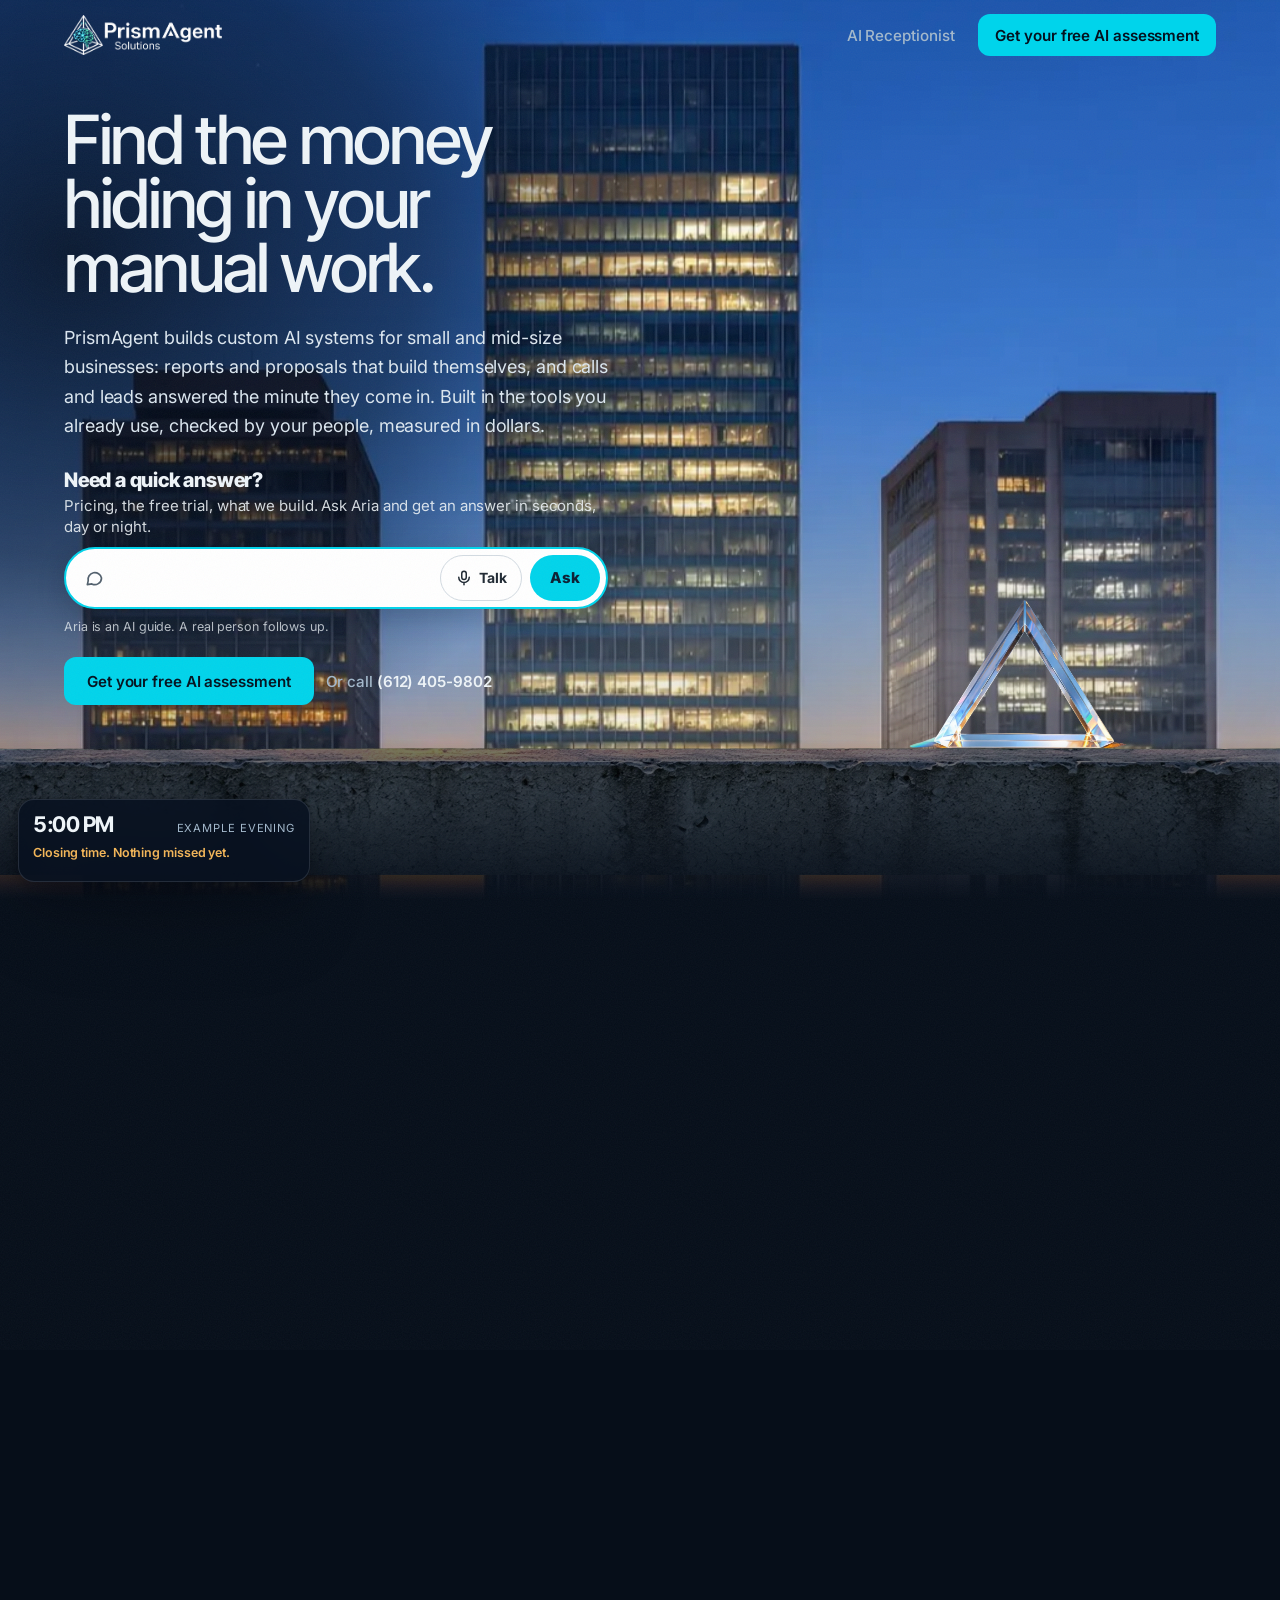
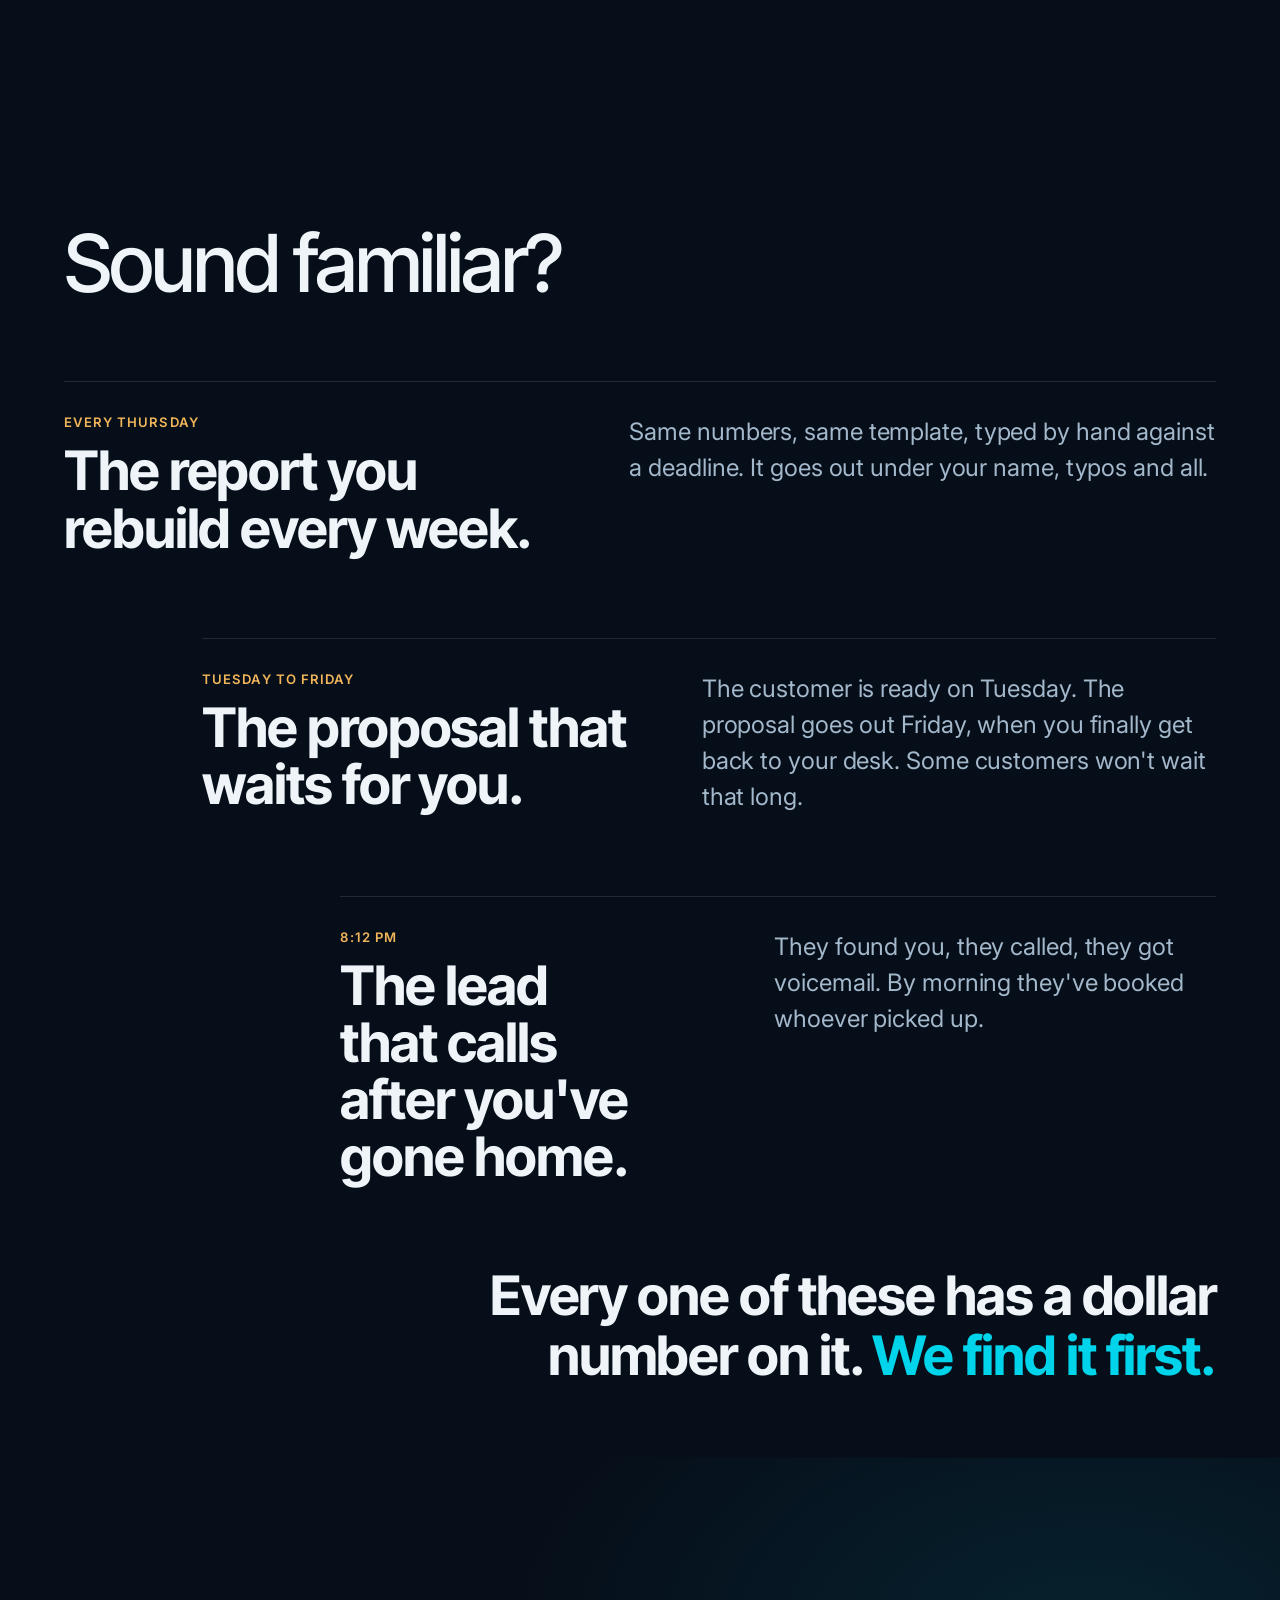
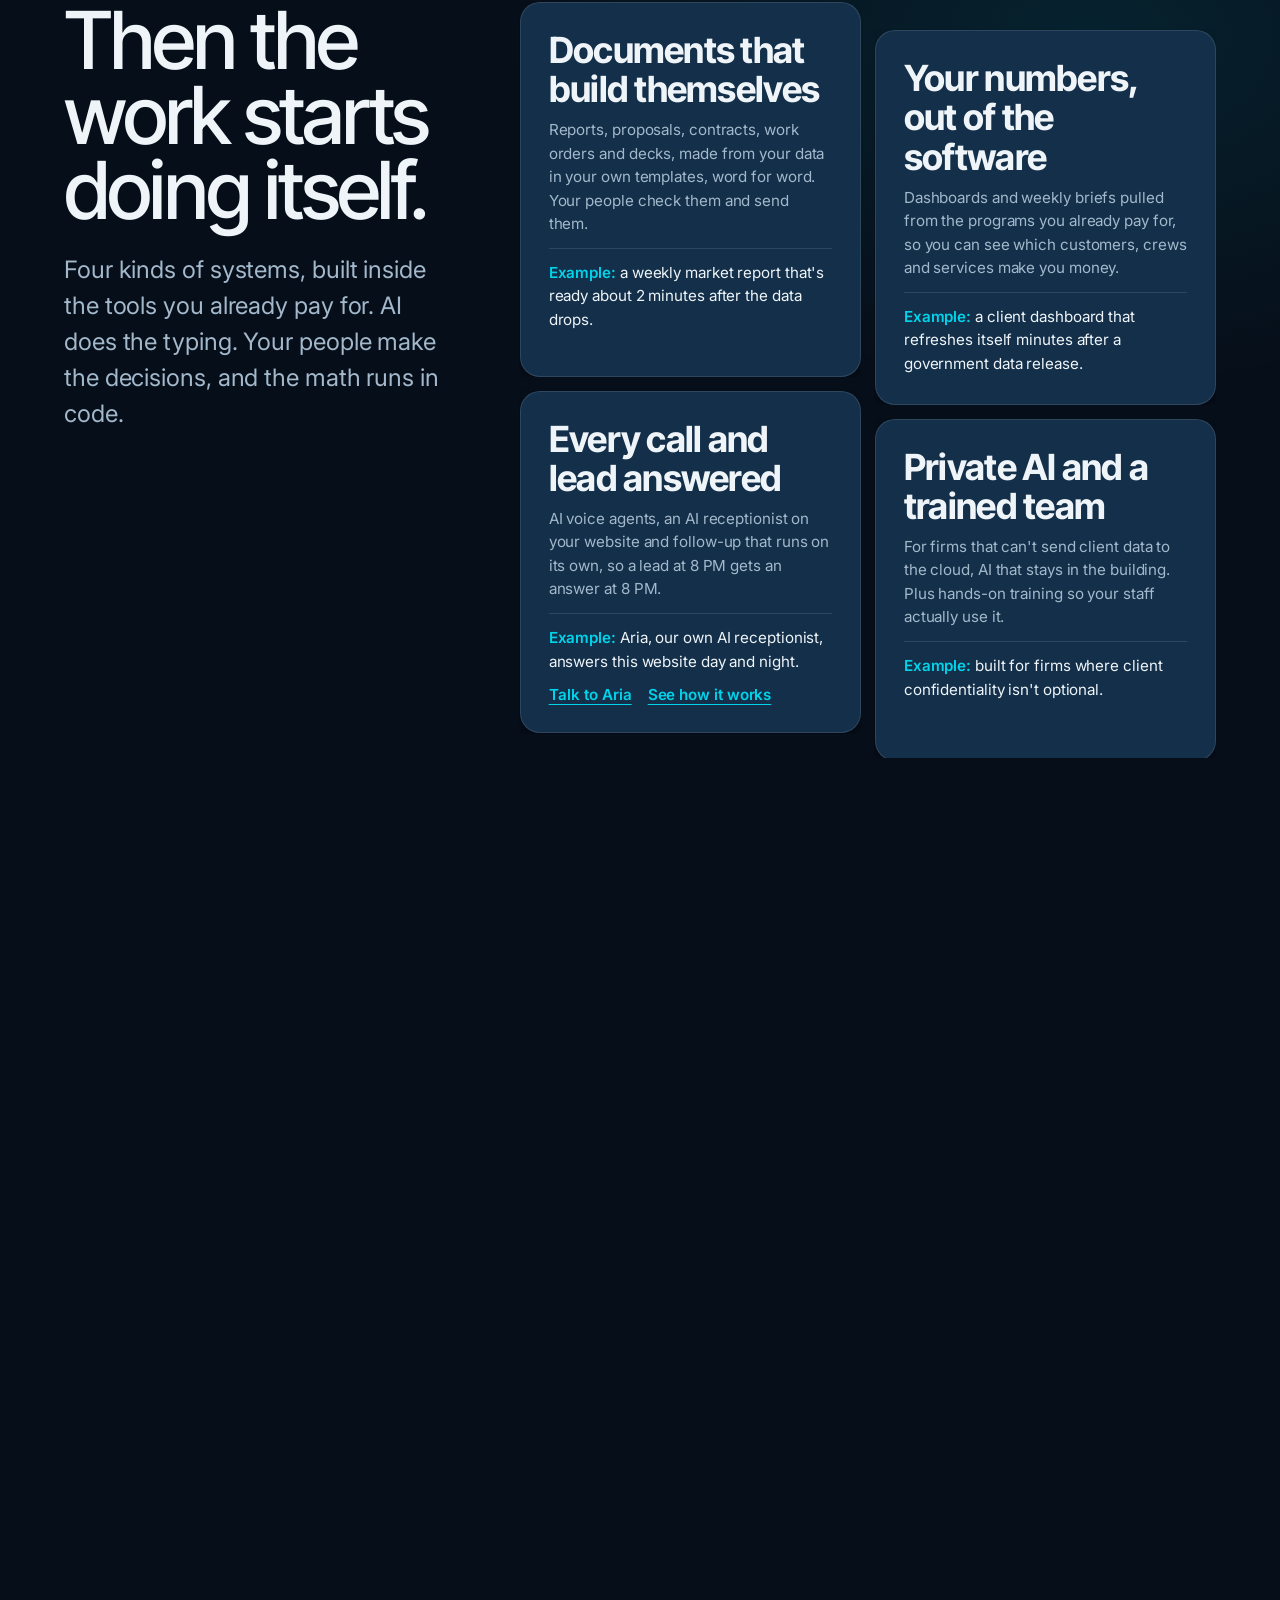
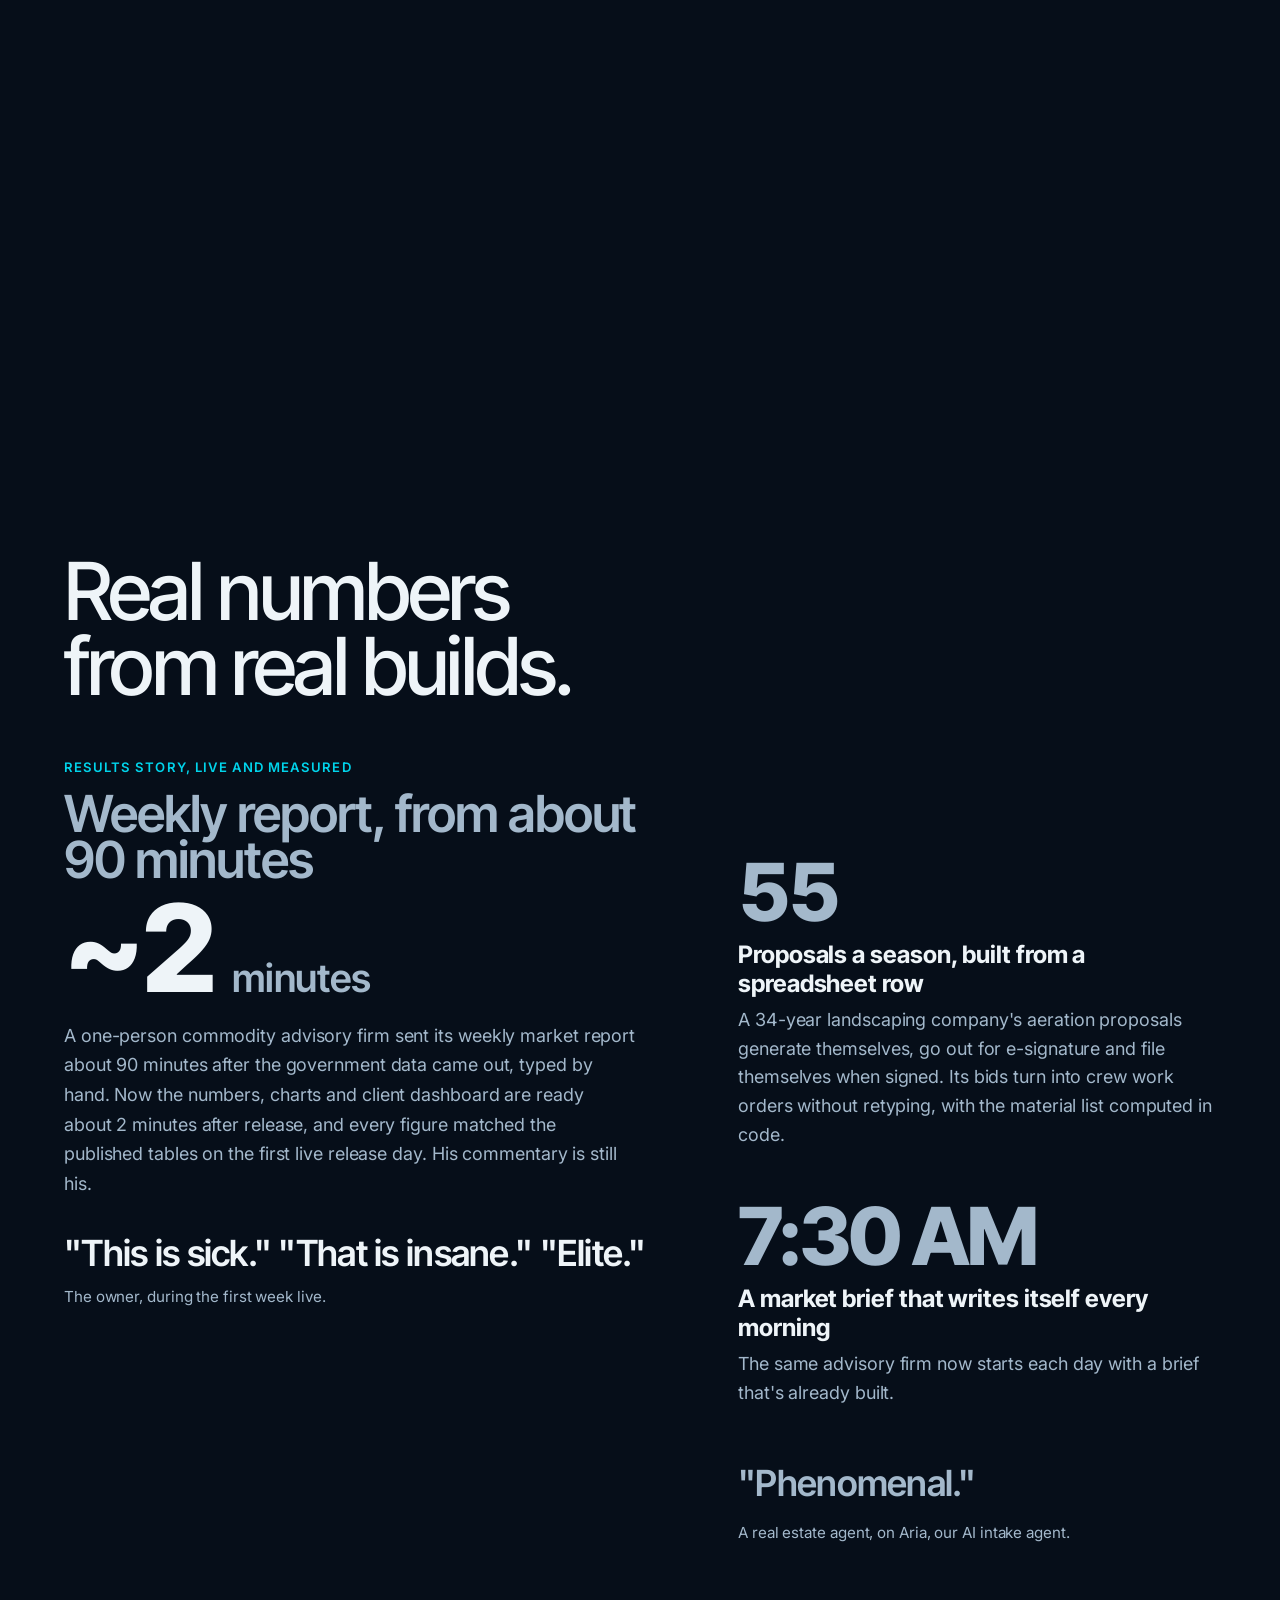
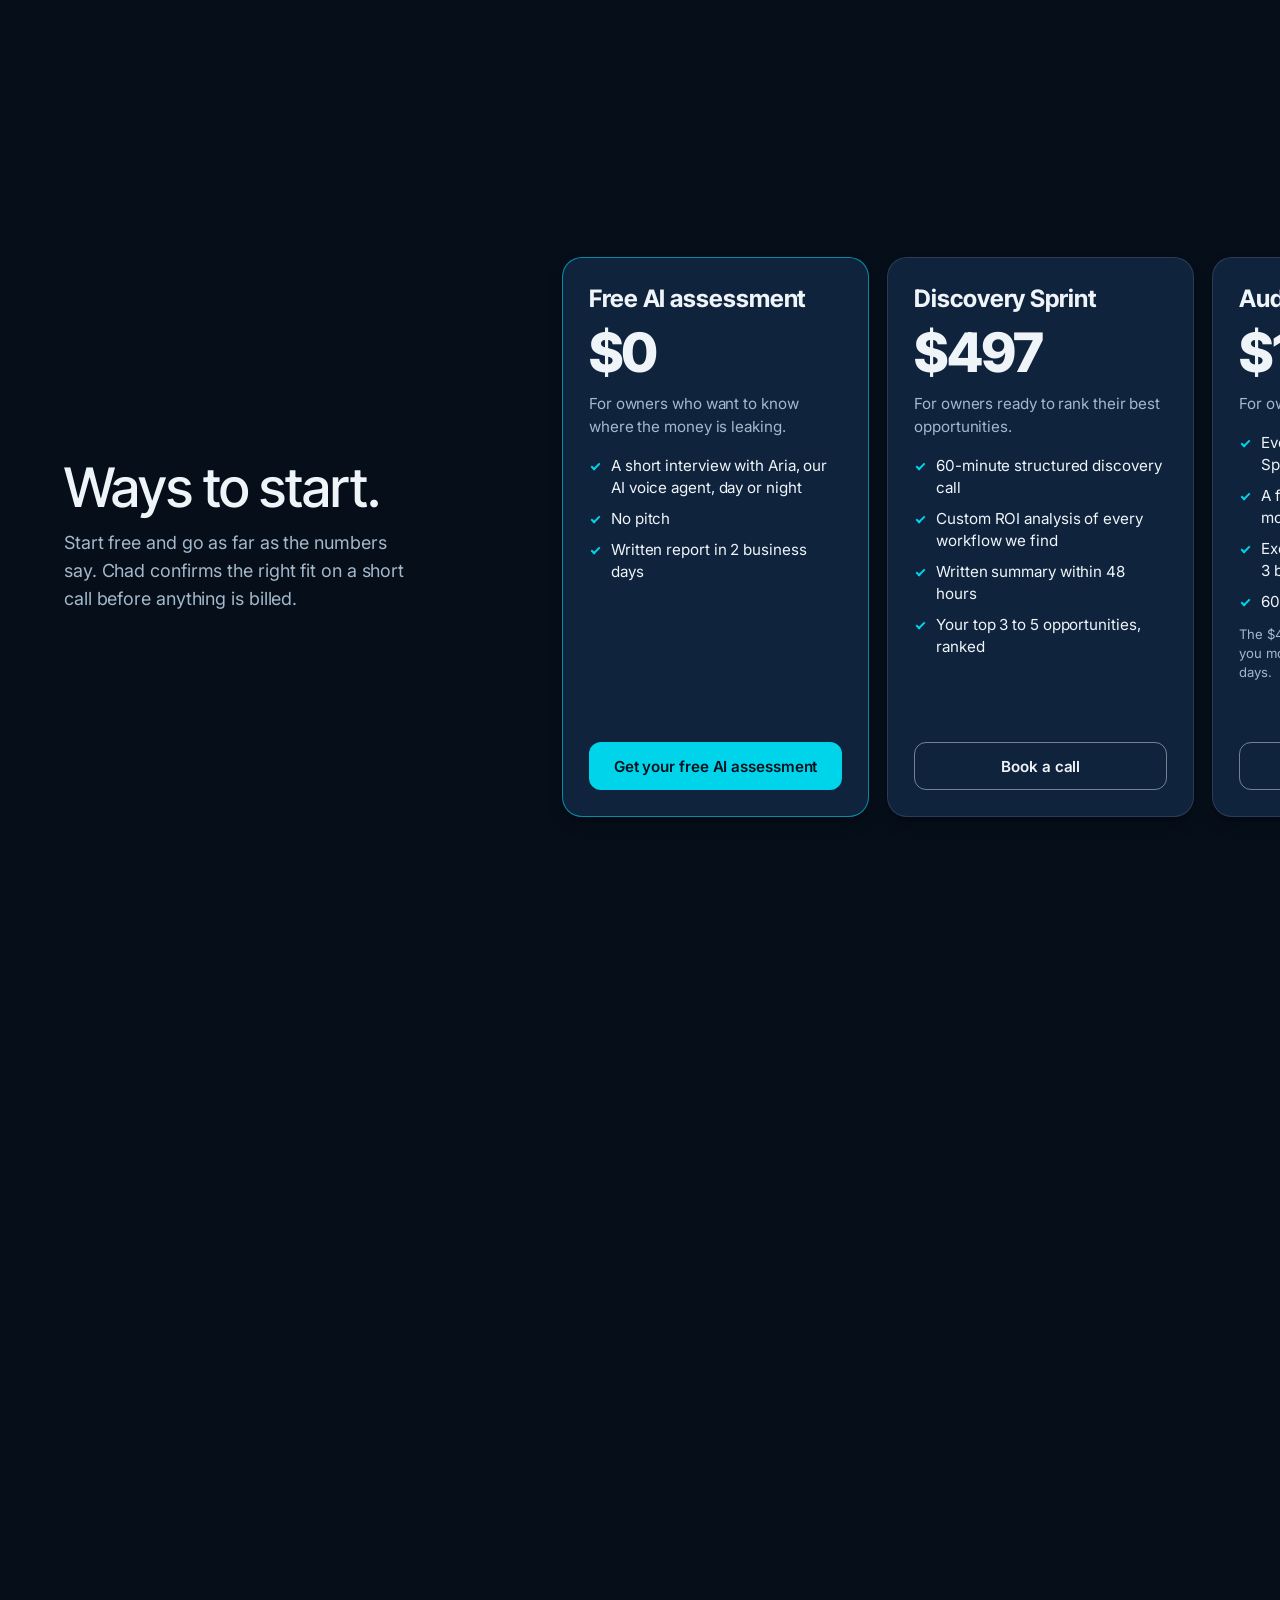
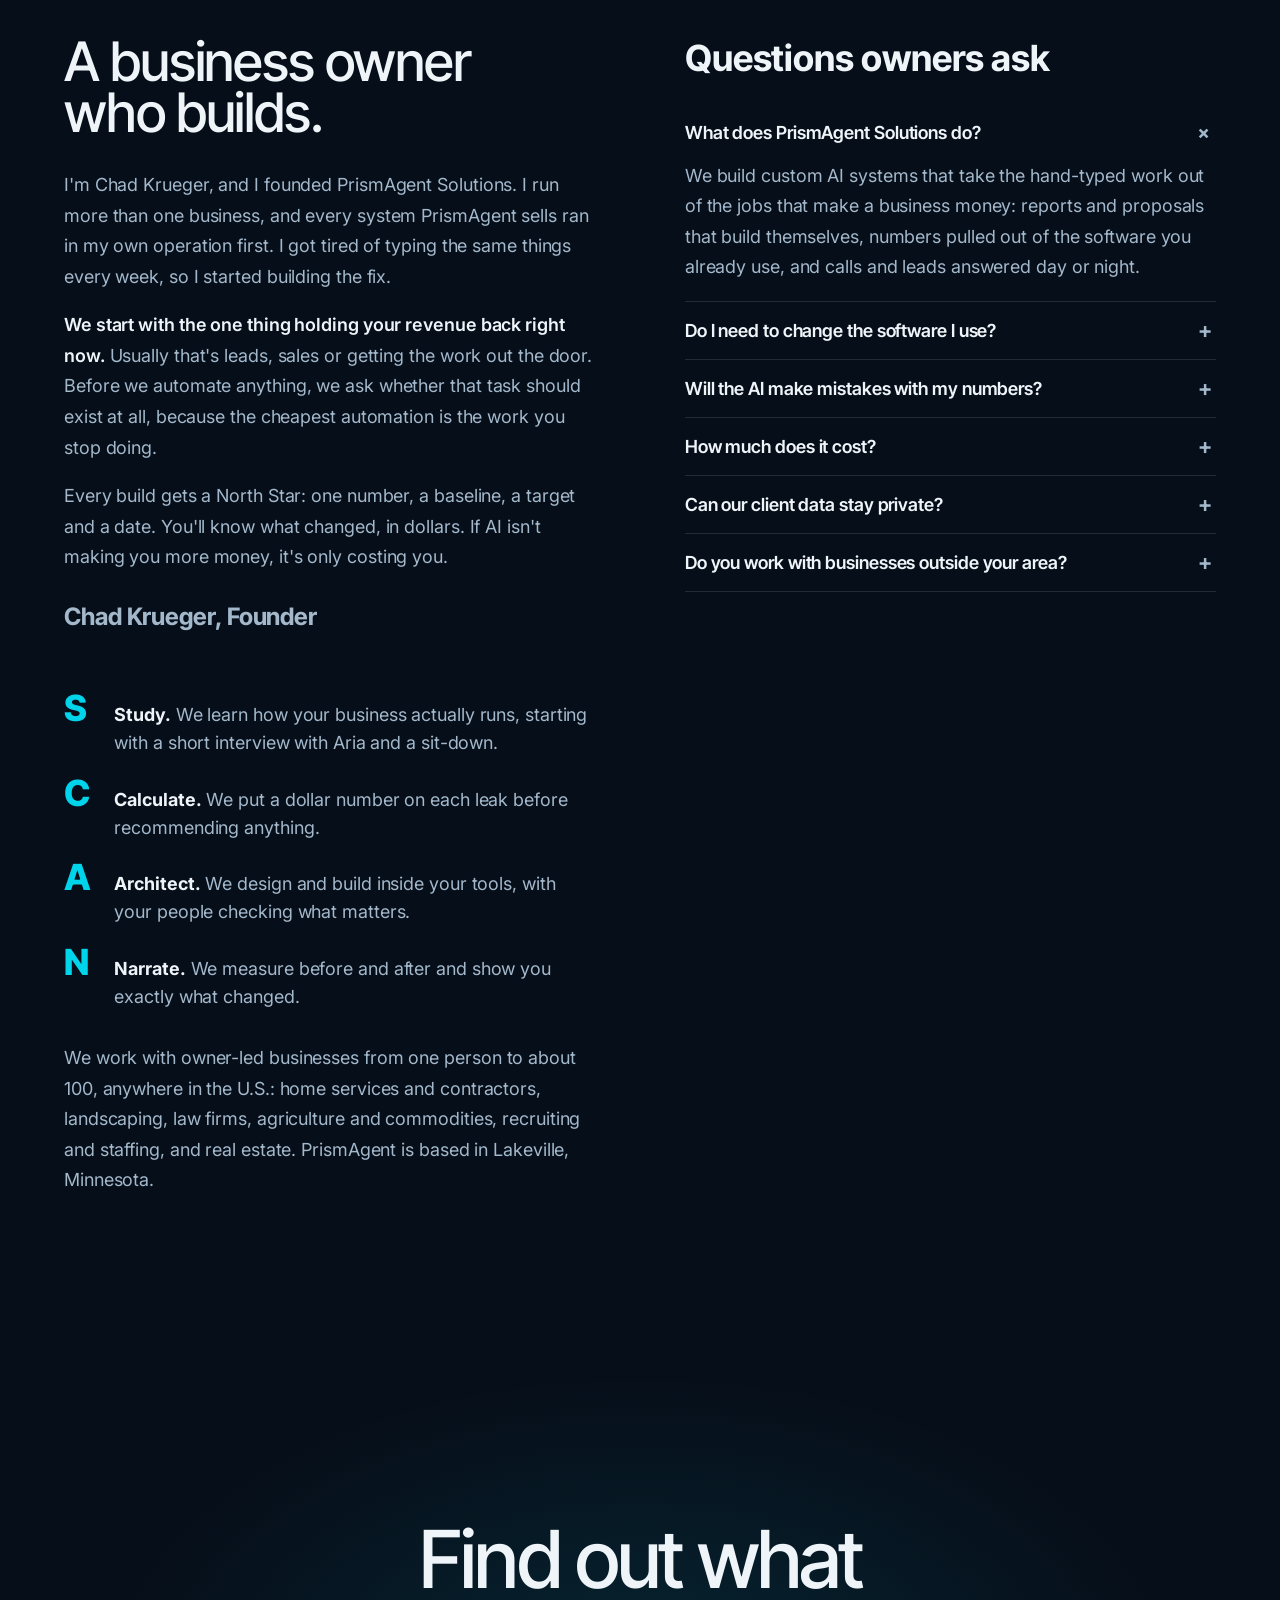
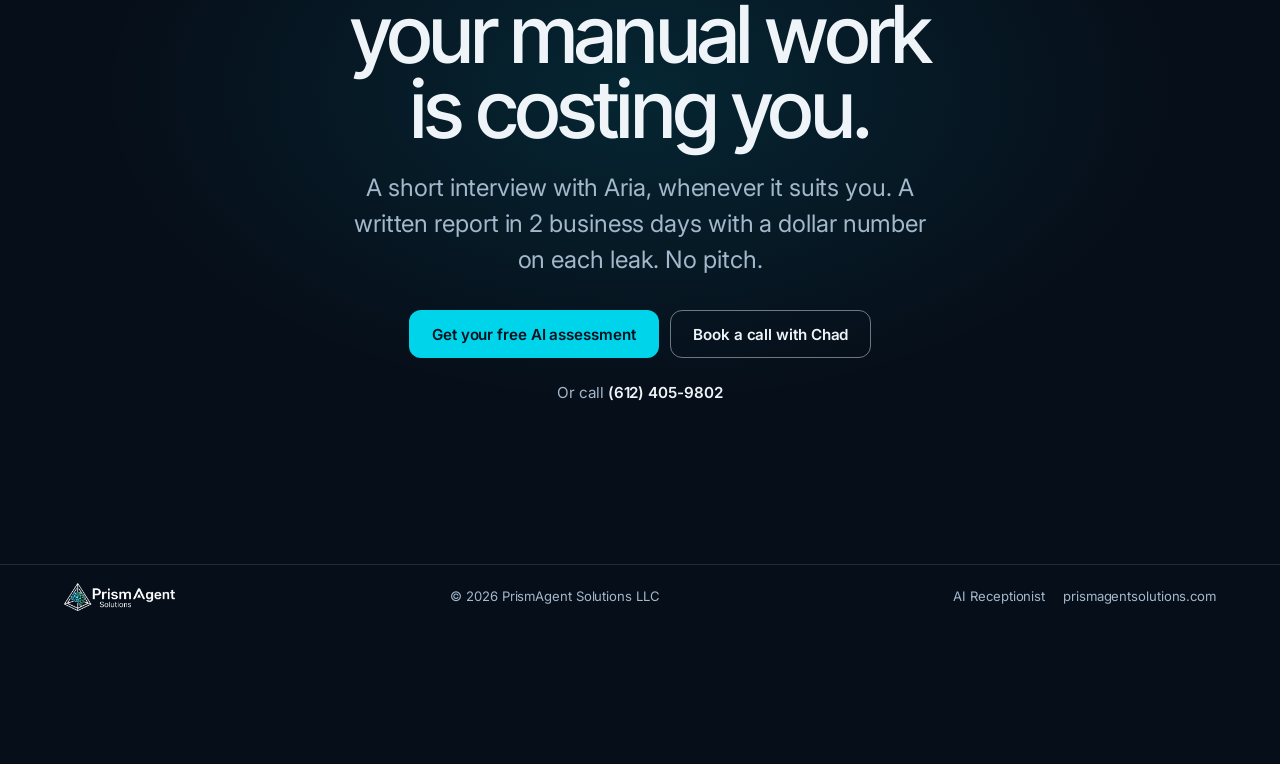
==== commit 28c00ed2: "Full-size hero images, ledge and prism tuning, short-screen tray fix Co-Authored-By: Claude Opus 5.5" ====
--- a/index.html
+++ b/index.html
@@ -61,14 +61,14 @@
     radial-gradient(60% 45% at 70% 72%, rgba(242,182,90,.18), transparent 70%),
     radial-gradient(80% 60% at 20% 10%, rgba(10,22,40,.0), rgba(10,22,40,.0)); }
 .plane--haze { inset: auto -5% 8% -5%; height: 38%; background: linear-gradient(180deg, transparent, rgba(160,190,225,.16) 55%, rgba(10,22,40,0)); filter: blur(6px); }
-.hero { --ledge: clamp(110px, 19vh, 210px); }
-.plane--ledge { left: 0; right: 0; bottom: -40px; width: 100%; height: calc(var(--ledge) + 40px); object-fit: cover; object-position: 50% 0; }
+.hero { --ledge: clamp(72px, 12vh, 130px); }
+.plane--ledge { left: 0; right: 0; bottom: -40px; width: 100%; height: calc(var(--ledge) + 40px); object-fit: cover; object-position: 50% 0; filter: brightness(.5) saturate(.75) contrast(1.05); }
 .plane--prism { right: 12%; bottom: calc(var(--ledge) - 22px); width: clamp(170px, 17vw, 320px); height: auto; }
 .hero-floor { position: absolute; inset: auto 0 0 0; height: 160px; background: linear-gradient(180deg, transparent, var(--sc-canvas)); pointer-events: none; }
 .hero-scrim { position: absolute; inset: 0 30% 12% 0; background: radial-gradient(85% 85% at 8% 32%, rgba(6,14,28,.86), rgba(6,14,28,.55) 45%, rgba(6,14,28,0) 78%); pointer-events: none; z-index: 2; }
 .hero-beat::before { content: ""; position: absolute; inset: -40px -40px -40px -80px; z-index: -1; background: radial-gradient(closest-side, rgba(6,14,28,.75), rgba(6,14,28,0)); }
 .hero-copy { position: absolute; left: var(--sc-gutter); top: clamp(88px, 12vh, 132px); max-width: min(44rem, 56vw); z-index: 3; }
-.hero-copy h1 { font-size: clamp(2.6rem, 1.4rem + 4.2vw, 5.4rem); max-width: 13ch; }
+.hero-copy h1 { font-size: clamp(2.5rem, 1.2rem + 3.8vw, 5rem); max-width: 13ch; }
 .hero-copy h1 { margin: 0 0 var(--sc-5); }
 .hero-copy .sc-body { max-width: 36rem; color: #DCE7F0; margin: 0; }
 .hero-actions { display: flex; flex-wrap: wrap; align-items: center; gap: 12px; margin-top: var(--sc-4); }
@@ -236,11 +236,11 @@
 @media (max-width: 700px) {
   .plane--plate { inset: -60px 0 -60px 0; width: 100%; height: calc(100% + 120px); object-position: 50% 50%; }
   .plane--ledge { width: 180%; left: -40%; bottom: -24px; }
-  .plane--prism { right: 6%; bottom: calc(16vw - 24px); width: 34vw; }
+  .plane--prism { right: 6%; bottom: calc(var(--ledge) + 4px); width: 30vw; }
   .hero-copy { top: 84px; max-width: none; right: var(--sc-gutter); }
   .hero-beat { display: none; }
   .hero-actions .btn { width: 100%; }
-  .hero-scrim { inset: 0 0 30% 0; background: linear-gradient(180deg, rgba(7,16,32,.72), rgba(7,16,32,.35) 60%, rgba(7,16,32,0)); }
+  .hero-scrim { inset: 0 0 12% 0; background: linear-gradient(180deg, rgba(7,16,32,.84) 0%, rgba(7,16,32,.7) 45%, rgba(7,16,32,.45) 75%, rgba(7,16,32,0)); }
   .systems { grid-template-columns: 1fr; }
   .sys:nth-child(n) { grid-column: auto; }
   .sys h3 { font-size: var(--sc-t-lg); }
@@ -505,7 +505,7 @@
 (function () {
   var tray = document.getElementById("night"), clock = document.getElementById("nightClock"), state = document.getElementById("nightState");
   var items = [].slice.call(tray.querySelectorAll(".night__item"));
-  var peak = document.getElementById("build"), close = document.getElementById("assessment");
+  var peak = document.getElementById("build"), close = document.getElementById("assessment"); var heroEl = document.querySelector(".hero");
   var marks = [].slice.call(document.querySelectorAll("[data-night]"));
   // waypoints: [element or fraction, minutes after 5:00 PM]
   function fmt(m) { var h = 5 + Math.floor(m / 60), mm = Math.round(m % 60); if (mm === 60) { h++; mm = 0; } return h + ":" + (mm < 10 ? "0" : "") + mm + " PM"; }
@@ -547,6 +547,9 @@
     tray.classList.toggle("is-open", inPeak && r.bottom > vh * 0.5);
     tray.classList.toggle("is-chip", r.bottom <= vh * 0.5);
     if (innerWidth <= 700 && r.bottom <= vh * 0.5) tray.classList.add("is-quiet");
+    // short screens: keep the tray off the hero buttons until the hero scrolls away
+    var hr = heroEl.getBoundingClientRect();
+    if (vh < 820 && hr.bottom > vh * 0.55) tray.classList.add("is-quiet");
   }
   var queued = false;
   function onScroll() { if (!queued) { queued = true; requestAnimationFrame(function () { queued = false; tick(); }); } }
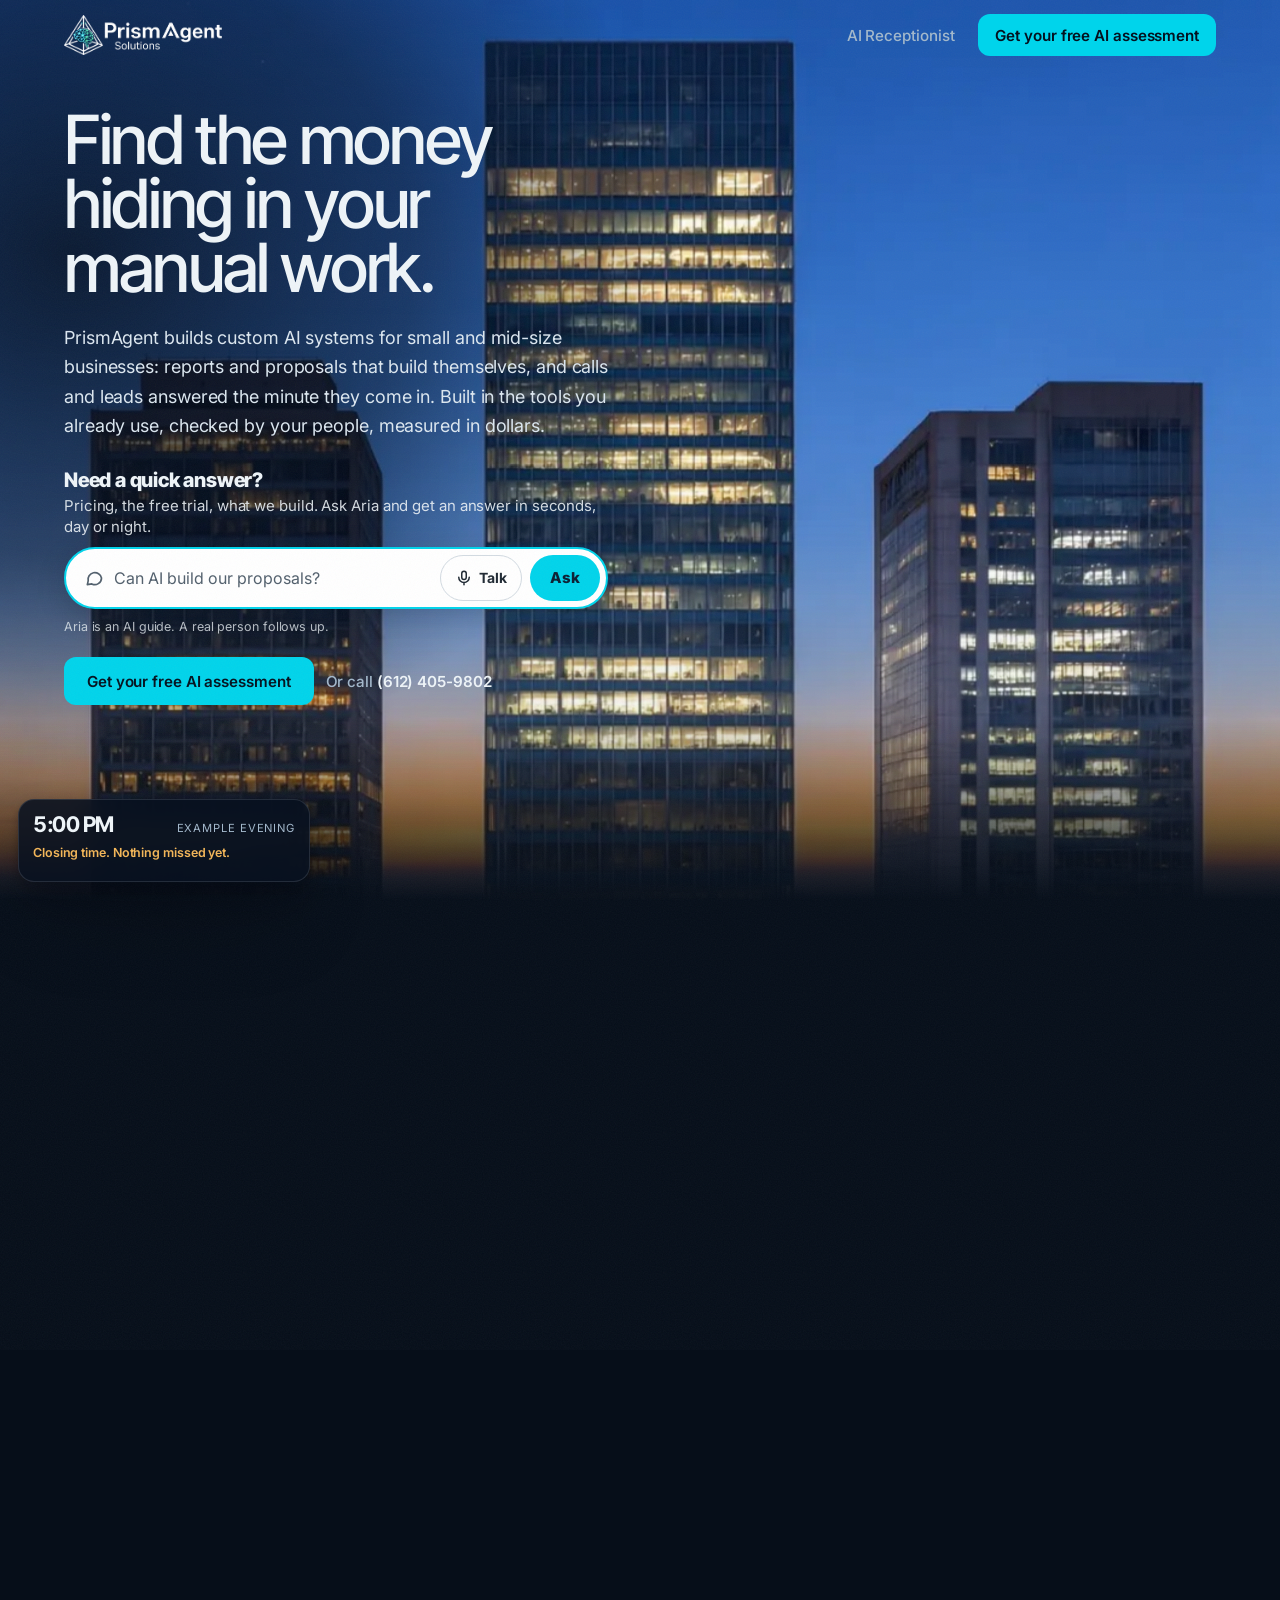
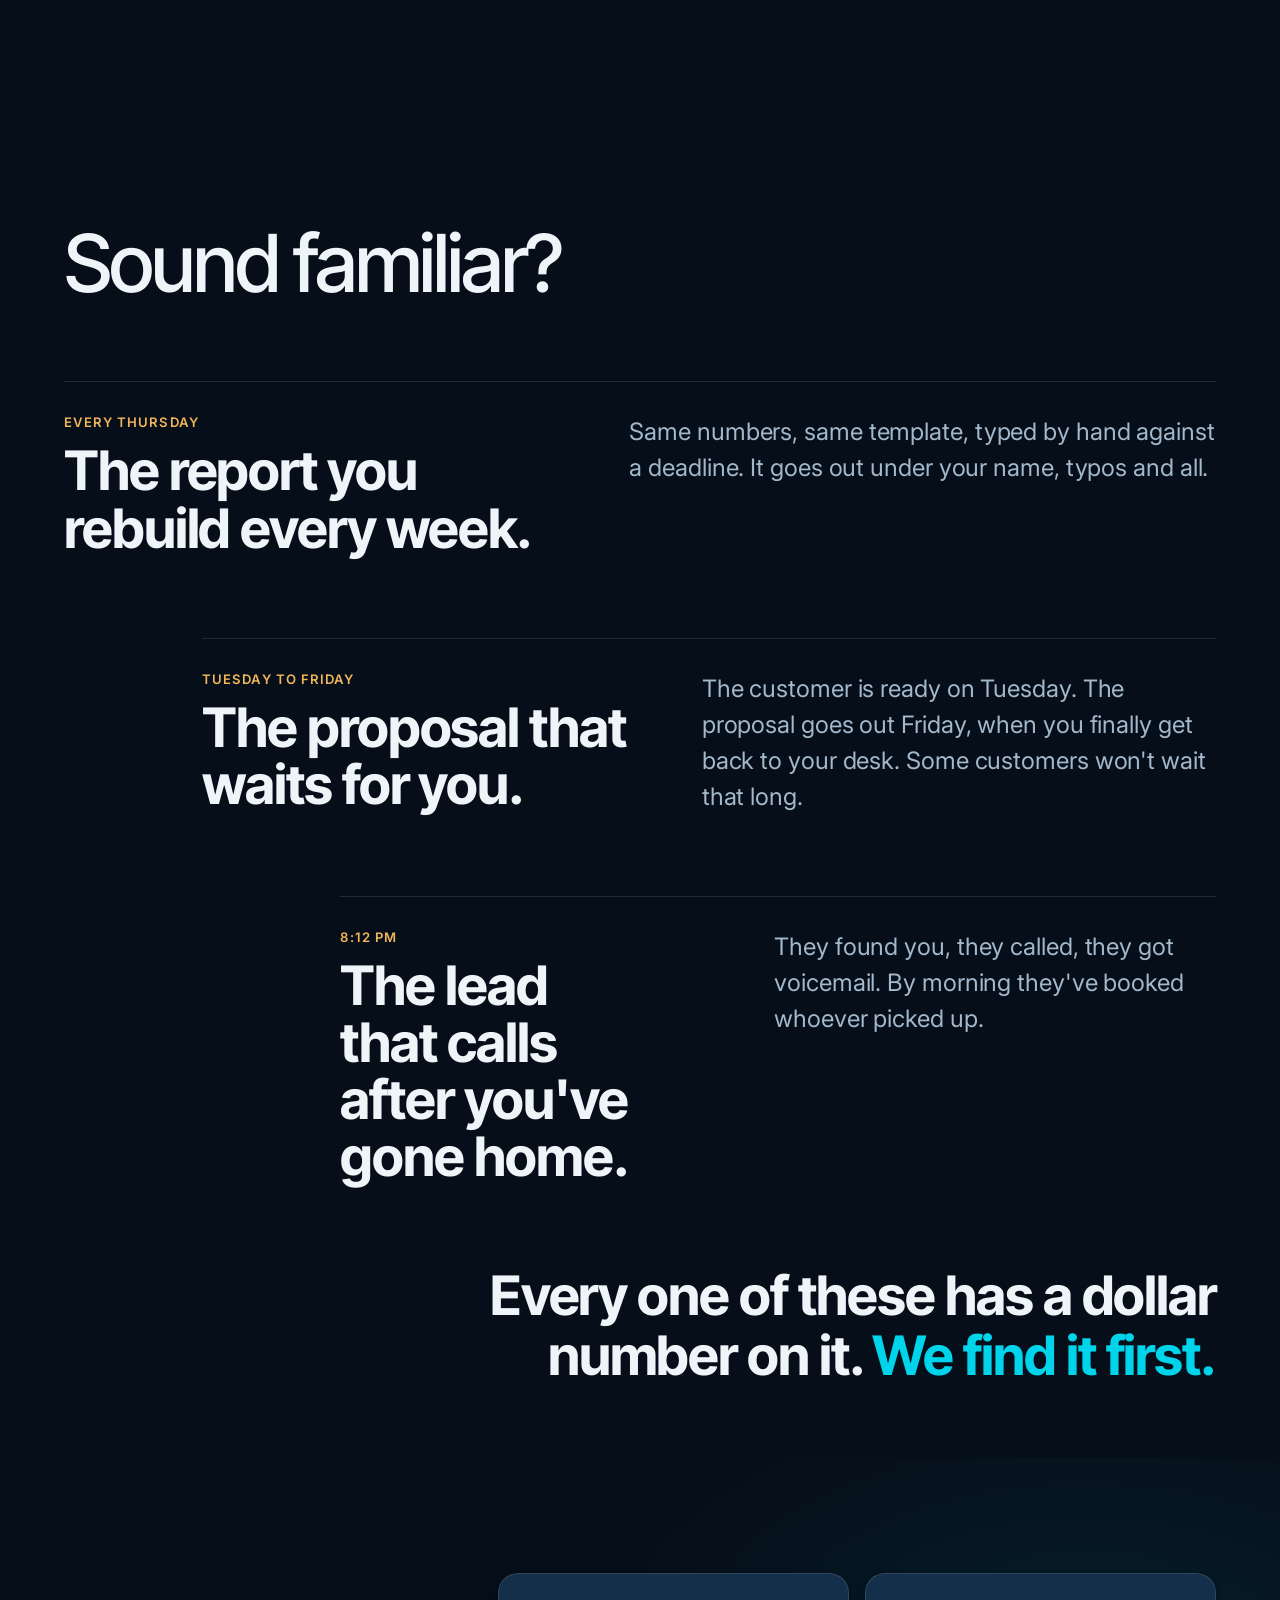
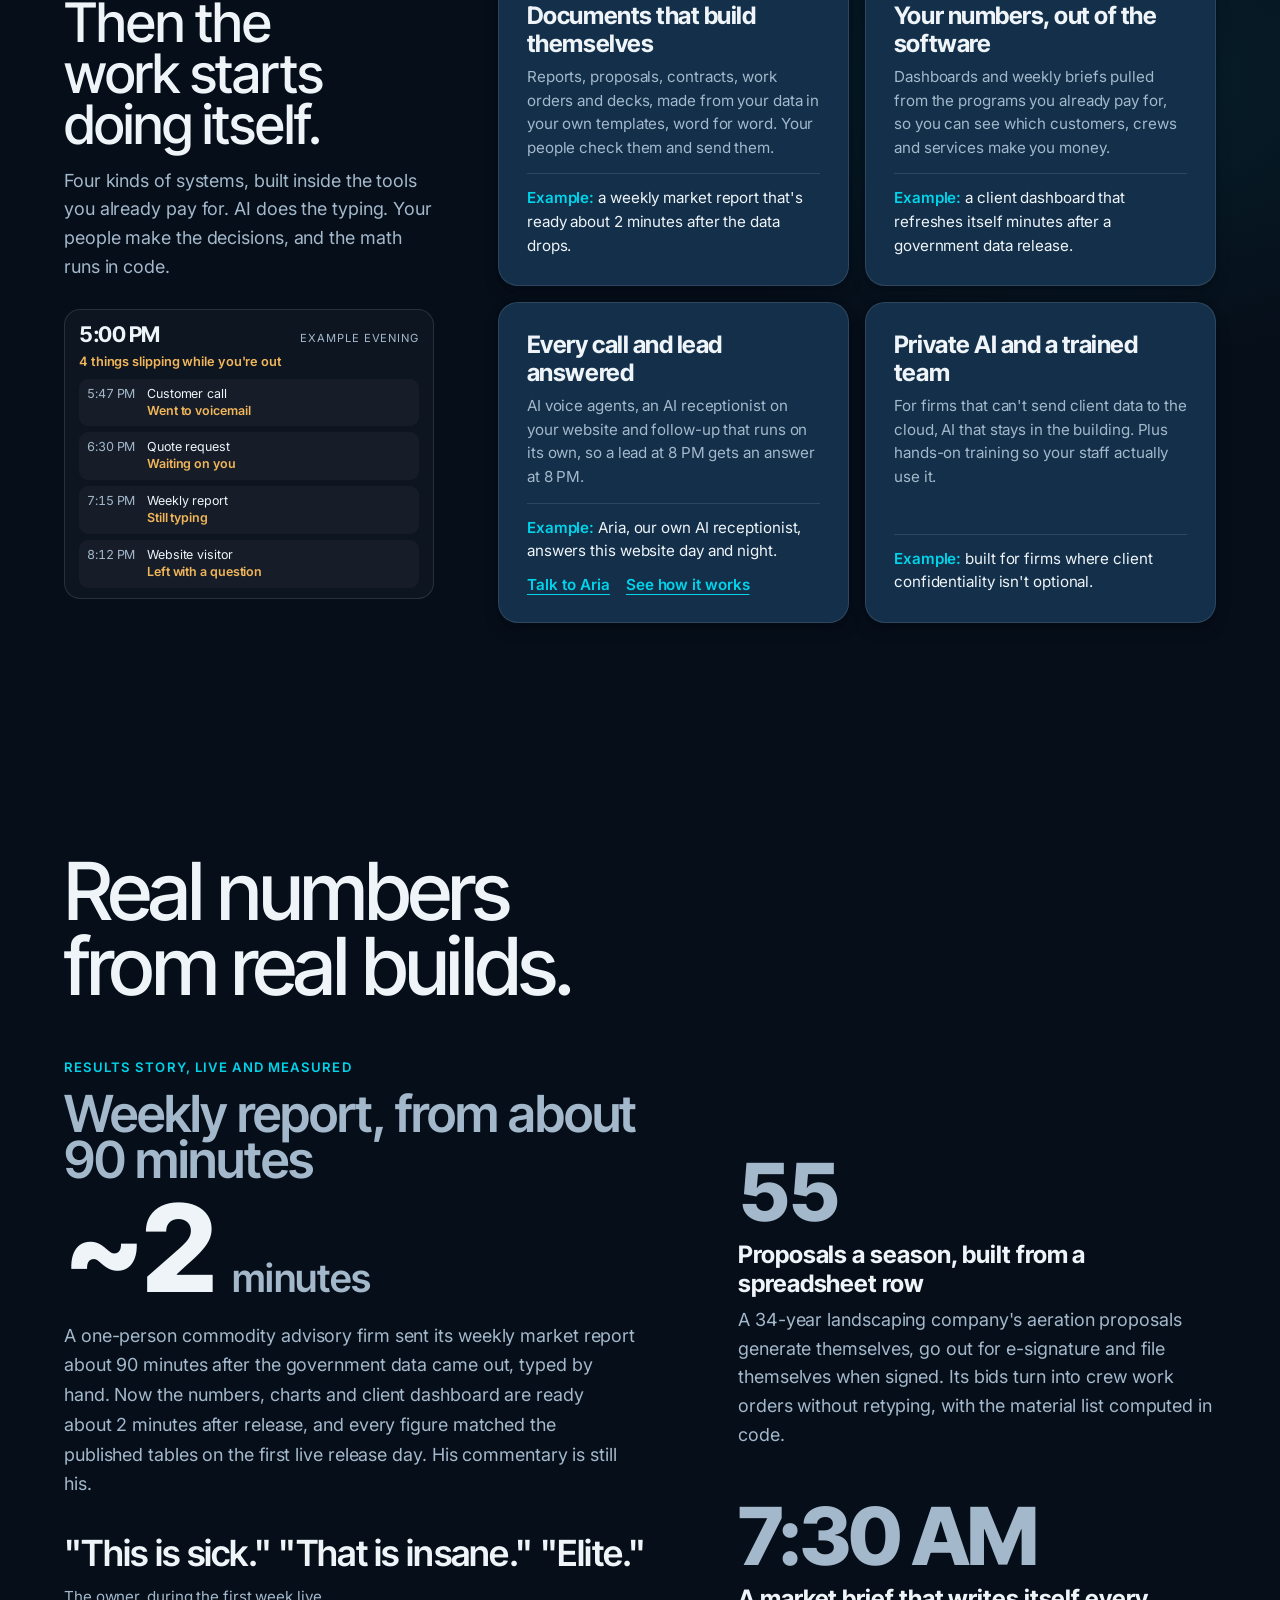
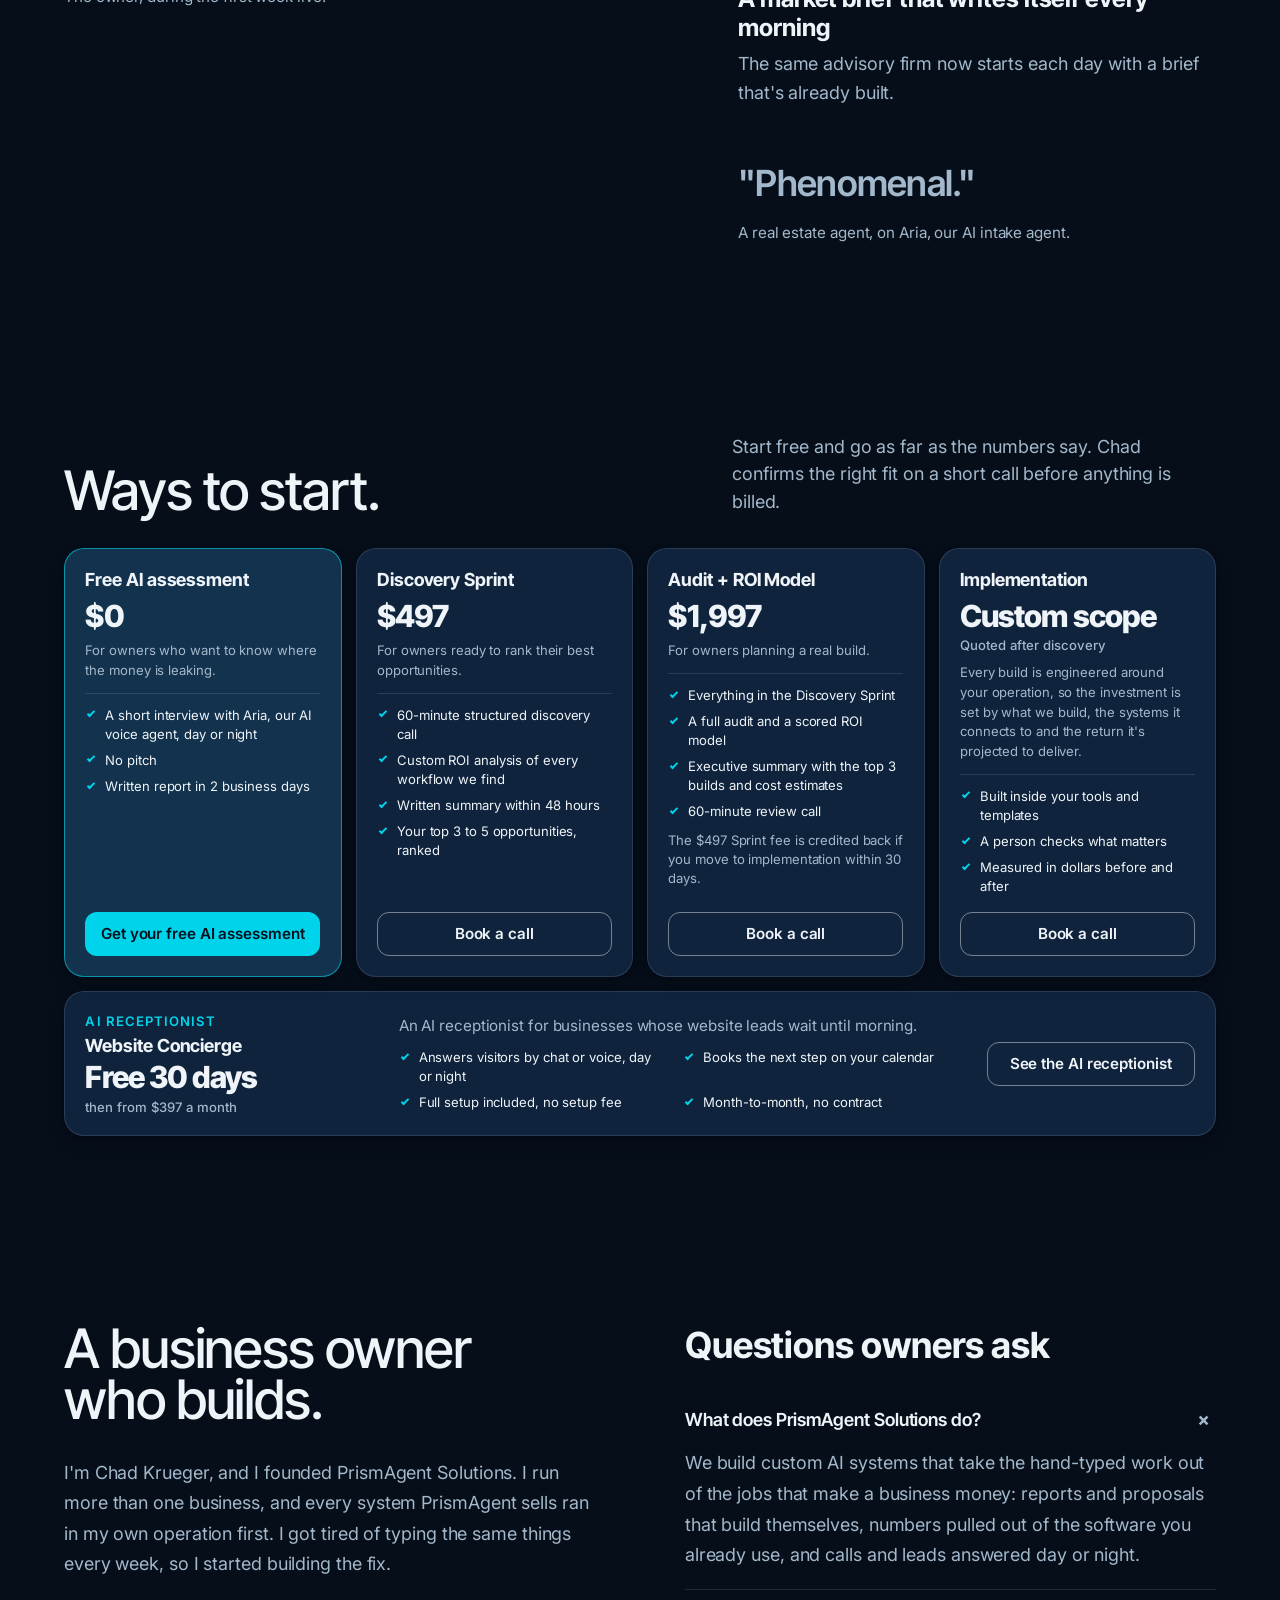
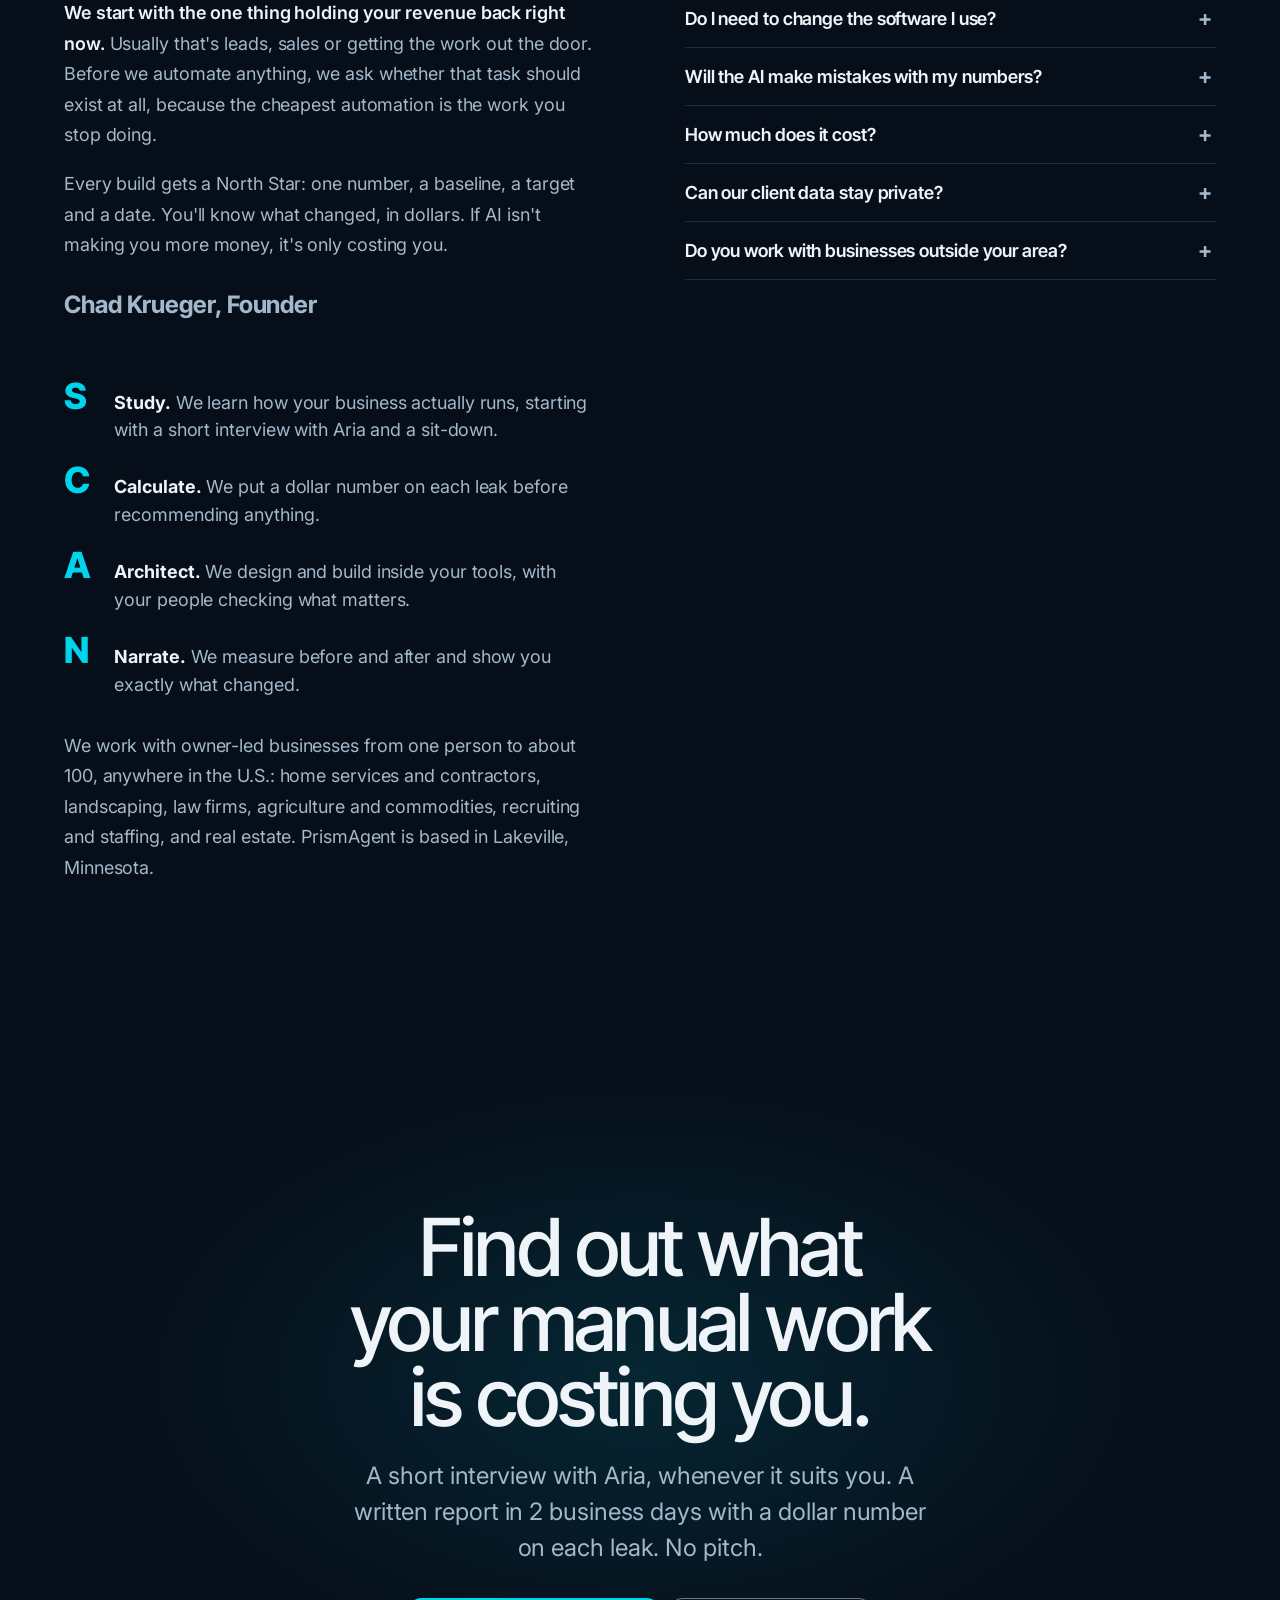
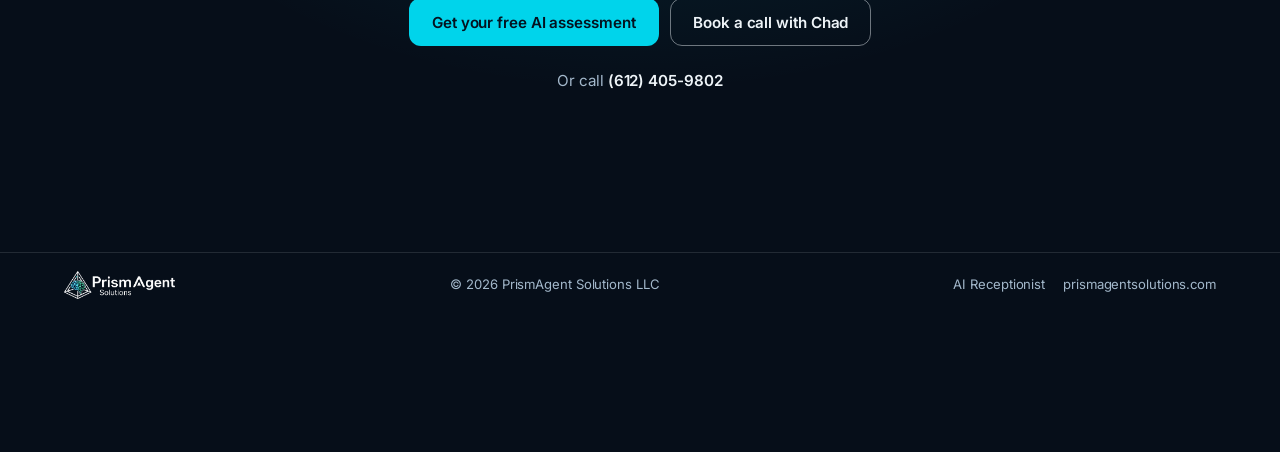
==== commit ea6bf6ec: "Hero: evening falls over the skyline (no ledge or prism); four systems land together; pricing on one" ====
--- a/index.html
+++ b/index.html
@@ -56,15 +56,17 @@
 /* --------------------------------------------------------------- hero --- */
 .hero .sc-stage, .hero [data-sc-stage] { overflow: hidden; background: #0E2341; }
 .plane { position: absolute; pointer-events: none; max-width: none; user-select: none; }
-.plane--plate { inset: -90px -2% -90px -2%; width: 104%; height: calc(100% + 180px); object-fit: cover; object-position: 50% 62%; }
-.plane--glow { inset: 0; background:
-    radial-gradient(60% 45% at 70% 72%, rgba(242,182,90,.18), transparent 70%),
-    radial-gradient(80% 60% at 20% 10%, rgba(10,22,40,.0), rgba(10,22,40,.0)); }
-.plane--haze { inset: auto -5% 8% -5%; height: 38%; background: linear-gradient(180deg, transparent, rgba(160,190,225,.16) 55%, rgba(10,22,40,0)); filter: blur(6px); }
-.hero { --ledge: clamp(72px, 12vh, 130px); }
-.plane--ledge { left: 0; right: 0; bottom: -40px; width: 100%; height: calc(var(--ledge) + 40px); object-fit: cover; object-position: 50% 0; filter: brightness(.5) saturate(.75) contrast(1.05); }
-.plane--prism { right: 12%; bottom: calc(var(--ledge) - 22px); width: clamp(170px, 17vw, 320px); height: auto; }
-.hero-floor { position: absolute; inset: auto 0 0 0; height: 160px; background: linear-gradient(180deg, transparent, var(--sc-canvas)); pointer-events: none; }
+/* the world: one photo; the evening falls as you scroll (sky darkens, stars, office lights), with a slow push-in */
+.hero { --night: min(1, calc(var(--sc-p, 0) * 1.55)); }
+.plane--world { inset: -60px 0; overflow: hidden; }
+.world { position: absolute; inset: 0; transform: scale(calc(1.02 + var(--sc-p, 0) * .07)); transform-origin: 62% 72%; will-change: transform; }
+.world__img { position: absolute; inset: 0; width: 100%; height: 100%; object-fit: cover; object-position: 50% 62%; }
+.world__night { position: absolute; inset: 0; opacity: calc(var(--night) * .9);
+  background: linear-gradient(180deg, rgba(2,6,17,.92) 0%, rgba(2,6,17,.7) 45%, rgba(2,6,17,.5) 100%); }
+.world__lights { mix-blend-mode: screen; opacity: calc(.15 + var(--night) * .95); }
+.world__stars { opacity: var(--night); }
+.plane--haze { inset: auto -5% 6% -5%; height: 34%; background: linear-gradient(180deg, transparent, rgba(150,180,220,.10) 55%, rgba(10,22,40,0)); filter: blur(8px); }
+.hero-floor { position: absolute; inset: auto 0 0 0; height: 180px; background: linear-gradient(180deg, transparent, var(--sc-canvas)); pointer-events: none; }
 .hero-scrim { position: absolute; inset: 0 30% 12% 0; background: radial-gradient(85% 85% at 8% 32%, rgba(6,14,28,.86), rgba(6,14,28,.55) 45%, rgba(6,14,28,0) 78%); pointer-events: none; z-index: 2; }
 .hero-beat::before { content: ""; position: absolute; inset: -40px -40px -40px -80px; z-index: -1; background: radial-gradient(closest-side, rgba(6,14,28,.75), rgba(6,14,28,0)); }
 .hero-copy { position: absolute; left: var(--sc-gutter); top: clamp(88px, 12vh, 132px); max-width: min(44rem, 56vw); z-index: 3; }
@@ -99,19 +101,17 @@
 .tension .turnline em { font-style: normal; color: var(--sc-accent); }
 
 /* --------------------------------------------------------------- peak --- */
-.peak .stage { display: grid; grid-template-columns: minmax(0, .9fr) minmax(0, 1.6fr); gap: clamp(2rem, 5vw, 5rem);
-  align-content: start; padding: clamp(100px, 16vh, 150px) var(--sc-gutter) 48px;
-  background: radial-gradient(70% 60% at 85% 20%, rgba(0,212,235,.10), transparent 65%), var(--sc-canvas); }
-.peak .lead h2 { margin: 0 0 var(--sc-5); }
-.peak .lead p { color: var(--sc-ink-soft); max-width: 34ch; font-size: var(--sc-t-lg); line-height: 1.5; margin: 0; }
-.systems { display: grid; grid-template-columns: 1fr 1fr; gap: 14px; align-content: center; }
+.peak { background: radial-gradient(60% 50% at 85% 25%, rgba(0,212,235,.09), transparent 65%); }
+.peak .stage { display: grid; grid-template-columns: minmax(0, .85fr) minmax(0, 1.65fr); gap: clamp(2rem, 5vw, 5rem); align-items: center; }
+.peak .lead h2 { margin: 0 0 var(--sc-4); }
+.peak .lead p { color: var(--sc-ink-soft); max-width: 36ch; font-size: var(--sc-t-base); line-height: 1.6; margin: 0; }
+.systems { display: grid; grid-template-columns: 1fr 1fr; gap: 16px; }
 .sys { position: relative; padding: clamp(18px, 2.2vw, 28px); border-radius: var(--sc-r-lg); background: color-mix(in oklab, var(--sc-surface) 92%, #00D4EB 8%);
   border: 1px solid var(--sc-hairline); box-shadow: var(--sc-e2); }
-.sys:nth-child(1) { grid-column: 1 / 2; }
-.sys:nth-child(2) { grid-column: 2 / 3; transform: translateY(28px); }
-.sys:nth-child(3) { grid-column: 1 / 2; }
-.sys:nth-child(4) { grid-column: 2 / 3; transform: translateY(28px); }
-.sys h3 { margin: 0 0 8px; font: 700 var(--sc-t-xl)/1.1 var(--sc-font-display); letter-spacing: var(--sc-track-snug); }
+.sys { display: flex; flex-direction: column; }
+.sys .ex { margin-top: auto !important; }
+.sys p:not(.ex):not(.links) { margin-bottom: 14px; }
+.sys h3 { margin: 0 0 8px; font: 700 var(--sc-t-lg)/1.15 var(--sc-font-display); letter-spacing: var(--sc-track-snug); }
 .sys p { margin: 0; color: var(--sc-ink-soft); font-size: var(--sc-t-sm); line-height: 1.55; }
 .sys .ex { margin-top: 12px; padding-top: 12px; border-top: 1px solid var(--sc-hairline); color: var(--sc-ink); }
 .sys .ex b { color: var(--sc-accent); font-weight: 600; }
@@ -134,22 +134,31 @@
 .tag { display: inline-block; font: 600 var(--sc-t-xs) var(--sc-font-text); letter-spacing: .08em; text-transform: uppercase; color: var(--sc-accent); margin-bottom: var(--sc-4); }
 
 /* -------------------------------------------------------------- range --- */
-.range .rail { align-items: stretch; gap: 18px; padding: 110px var(--sc-gutter) 56px; height: 100%; }
-.rail__lead { flex: 0 0 min(30rem, 80vw); align-self: center; padding-right: var(--sc-6); }
-.rail__lead h2 { margin: 0 0 var(--sc-4); }
-.rail__lead p { color: var(--sc-ink-soft); margin: 0; max-width: 32ch; line-height: 1.55; }
-.offer { flex: 0 0 clamp(270px, 24vw, 340px); display: flex; flex-direction: column; padding: 26px; border-radius: var(--sc-r-lg);
-  background: var(--sc-surface); border: 1px solid var(--sc-hairline); box-shadow: var(--sc-e2); align-self: center; min-height: min(560px, 70vh); }
-.offer .name { font: 700 var(--sc-t-lg) var(--sc-font-display); margin: 0; }
-.offer .amt { font: 800 var(--sc-t-2xl)/1 var(--sc-font-display); letter-spacing: -0.03em; margin: 12px 0 4px; }
-.offer .amt small { display: block; font: 500 var(--sc-t-sm) var(--sc-font-text); color: var(--sc-ink-soft); letter-spacing: 0; margin-top: 6px; }
-.offer .for { color: var(--sc-ink-soft); font-size: var(--sc-t-sm); line-height: 1.5; margin: 10px 0 16px; }
-.offer ul { list-style: none; margin: 0 0 20px; padding: 0; display: grid; gap: 9px; font-size: var(--sc-t-sm); line-height: 1.45; }
-.offer li { padding-left: 22px; position: relative; }
-.offer li::before { content: ""; position: absolute; left: 2px; top: .5em; width: 9px; height: 5px; border-left: 2px solid var(--sc-accent); border-bottom: 2px solid var(--sc-accent); transform: rotate(-45deg); }
-.offer .btn { margin-top: auto; width: 100%; }
-.offer--free { border-color: color-mix(in oklab, var(--sc-accent) 60%, transparent); }
-.offer .note { font-size: var(--sc-t-xs); color: var(--sc-ink-soft); margin: -8px 0 16px; line-height: 1.45; }
+.range { padding-block: clamp(4rem, 8vh, 6.5rem); }
+.range__head { display: flex; align-items: end; justify-content: space-between; gap: 2rem; flex-wrap: wrap; margin-bottom: clamp(1.5rem, 3.5vh, 2.5rem); }
+.range__head h2 { margin: 0; }
+.range__head p { margin: 0; color: var(--sc-ink-soft); max-width: 44ch; line-height: 1.55; }
+.offers { display: grid; grid-template-columns: repeat(4, minmax(0, 1fr)); gap: 14px; }
+.offer { display: flex; flex-direction: column; padding: clamp(18px, 1.6vw, 24px); border-radius: var(--sc-r-lg);
+  background: var(--sc-surface); border: 1px solid var(--sc-hairline); box-shadow: var(--sc-e2); }
+.offer .name { font: 700 var(--sc-t-base)/1.2 var(--sc-font-display); margin: 0; }
+.offer .amt { font: 800 clamp(1.6rem, 1.1rem + 1vw, 2.1rem)/1 var(--sc-font-display); letter-spacing: -0.03em; margin: 10px 0 0; }
+.offer .amt small { display: block; font: 500 var(--sc-t-xs) var(--sc-font-text); color: var(--sc-ink-soft); letter-spacing: 0; margin-top: 6px; }
+.offer .for { color: var(--sc-ink-soft); font-size: var(--sc-t-xs); line-height: 1.5; margin: 10px 0 12px; }
+.offer ul { list-style: none; margin: 0 0 16px; padding: 12px 0 0; border-top: 1px solid var(--sc-hairline); display: grid; gap: 7px; font-size: var(--sc-t-xs); line-height: 1.45; }
+.offer li { padding-left: 20px; position: relative; }
+.offer li::before { content: ""; position: absolute; left: 2px; top: .45em; width: 8px; height: 4px; border-left: 2px solid var(--sc-accent); border-bottom: 2px solid var(--sc-accent); transform: rotate(-45deg); }
+.offer .btn { margin-top: auto; width: 100%; min-height: 44px; }
+.offer--free { border-color: color-mix(in oklab, var(--sc-accent) 60%, transparent); background: color-mix(in oklab, var(--sc-surface) 90%, #00D4EB 10%); }
+.offer .note { font-size: var(--sc-t-xs); color: var(--sc-ink-soft); margin: -6px 0 14px; line-height: 1.45; }
+.offer--wide { margin-top: 14px; display: grid; grid-template-columns: minmax(0, 1fr) minmax(0, 2fr) auto; gap: clamp(1rem, 3vw, 2.5rem); align-items: center; }
+.offer--wide .kicker { margin: 0 0 6px; font: 600 var(--sc-t-xs) var(--sc-font-text); letter-spacing: .08em; text-transform: uppercase; color: var(--sc-accent); }
+.offer--wide .amt { margin-top: 6px; }
+.offer--wide .for { margin: 0 0 10px; font-size: var(--sc-t-sm); }
+.offer--wide ul { grid-template-columns: 1fr 1fr; margin: 0; padding: 0; border: 0; column-gap: 20px; }
+.offer--wide .btn { width: auto; margin: 0; }
+@media (max-width: 1100px) { .offers { grid-template-columns: repeat(2, minmax(0, 1fr)); } .offer--wide { grid-template-columns: 1fr; } .offer--wide .btn { justify-self: start; } }
+@media (max-width: 620px) { .offers { grid-template-columns: 1fr; } .offer--wide ul { grid-template-columns: 1fr; } .offer--wide .btn { width: 100%; } }
 
 /* ------------------------------------------------------------ reality --- */
 .reality .cols { display: grid; grid-template-columns: minmax(0, 1fr) minmax(0, 1fr); gap: clamp(2.5rem, 7vw, 7rem); }
@@ -211,38 +220,35 @@
 .night.is-chip .night__list, .night.is-chip .night__label { display: none; }
 .night.is-chip .night__state { margin: 2px 0 0; }
 .night.is-quiet { opacity: 0; transform: translateY(10px); pointer-events: none; }
+.night--inline { position: relative; left: auto; bottom: auto; z-index: auto; width: auto; max-width: 25rem; margin-top: clamp(1.25rem, 3vh, 2rem);
+  background: rgba(255,255,255,.03); backdrop-filter: none; -webkit-backdrop-filter: none; box-shadow: none; opacity: 1 !important; transform: none !important; pointer-events: auto; }
+.night--inline .night__item { display: grid !important; opacity: 1; transform: none; }
+.peak .lead .night__state { margin: 6px 0 8px; font-size: .8rem; font-weight: 600; color: var(--amber); max-width: none; line-height: 1.4; }
+.peak .lead .night--inline.is-handled .night__state { color: var(--sc-accent); }
 @media (max-width: 700px) {
-  .night { left: 10px; right: 10px; bottom: 10px; width: auto; padding: 10px 12px; border-radius: 14px; }
-  .night__list { display: block; }
-  .night__item { display: none !important; }
-  .night__item.is-latest { display: grid !important; margin-top: 4px; }
-  .night__state { margin: 4px 0 0; }
+  .night:not(.night--inline) { left: 10px; right: 10px; bottom: 10px; width: auto; padding: 10px 12px; border-radius: 14px; }
+  .night:not(.night--inline) .night__list { display: block; }
+  .night:not(.night--inline) .night__item { display: none !important; }
+  .night:not(.night--inline) .night__item.is-latest { display: grid !important; margin-top: 4px; }
+  .night:not(.night--inline) .night__state { margin: 4px 0 0; }
 }
 
 /* ------------------------------------------------------------ mobile --- */
 @media (max-width: 900px) {
-  .peak .stage { grid-template-columns: 1fr; align-content: start; padding-top: 84px; gap: 18px; }
+  .peak .stage { grid-template-columns: 1fr; gap: 28px; }
   .peak .lead p { font-size: var(--sc-t-base); }
-  .systems { grid-template-columns: 1fr 1fr; gap: 10px; }
-  .sys:nth-child(2), .sys:nth-child(4) { transform: none; }
-  .sys p { display: none; }
-  .sys p.ex { display: block; }
-  .sys .ex { margin-top: 8px; padding-top: 8px; font-size: var(--sc-t-xs); }
-  .sys .links { display: none; }
   .proof .grid, .reality .cols { grid-template-columns: 1fr; }
   .leak { grid-template-columns: 1fr; gap: 12px; }
   .leak:nth-of-type(2), .leak:nth-of-type(3) { margin-left: 0; }
 }
 @media (max-width: 700px) {
-  .plane--plate { inset: -60px 0 -60px 0; width: 100%; height: calc(100% + 120px); object-position: 50% 50%; }
-  .plane--ledge { width: 180%; left: -40%; bottom: -24px; }
-  .plane--prism { right: 6%; bottom: calc(var(--ledge) + 4px); width: 30vw; }
+  .world__img { object-position: 50% 55%; }
+  .world { transform-origin: 50% 70%; }
   .hero-copy { top: 84px; max-width: none; right: var(--sc-gutter); }
   .hero-beat { display: none; }
   .hero-actions .btn { width: 100%; }
   .hero-scrim { inset: 0 0 12% 0; background: linear-gradient(180deg, rgba(7,16,32,.84) 0%, rgba(7,16,32,.7) 45%, rgba(7,16,32,.45) 75%, rgba(7,16,32,0)); }
-  .systems { grid-template-columns: 1fr; }
-  .sys:nth-child(n) { grid-column: auto; }
+  .systems { grid-template-columns: 1fr; gap: 12px; }
   .sys h3 { font-size: var(--sc-t-lg); }
   .foot { position: static; }
   .close { align-content: stretch; grid-template-rows: 1fr auto; padding-top: 64px; } .close__inner { align-self: center; }
@@ -268,15 +274,18 @@
 
 <main id="top">
 
-  <!-- 1 · RECOGNITION: pin + five-plane parallax -->
+  <!-- 1 · RECOGNITION: pin + parallax; the evening falls over the city -->
   <section class="hero" data-sc-act="pin" data-sc-span="1.9" data-sc-drift="#0E2341">
     <div data-sc-stage>
-      <picture>
-        <source media="(max-width: 700px)" srcset="assets/hero-plate-m.webp">
-        <img class="plane plane--plate" src="assets/hero-plate.webp" alt="" data-sc-parallax="-0.7">
-      </picture>
-      <div class="plane plane--glow" data-sc-parallax="-0.4" aria-hidden="true"></div>
-      <div class="plane plane--haze" data-sc-parallax="0.4" aria-hidden="true"></div>
+      <div class="plane plane--world" data-sc-parallax="-0.6" aria-hidden="true">
+        <div class="world">
+          <picture><source media="(max-width: 700px)" srcset="assets/hero-plate-m.webp"><img class="world__img" src="assets/hero-plate.webp" alt="" fetchpriority="high"></picture>
+          <div class="world__night"></div>
+          <picture><source media="(max-width: 700px)" srcset="assets/hero-stars-m.webp"><img class="world__img world__stars" src="assets/hero-stars.webp" alt=""></picture>
+          <picture><source media="(max-width: 700px)" srcset="assets/hero-lights-m.webp"><img class="world__img world__lights" src="assets/hero-lights.webp" alt=""></picture>
+        </div>
+      </div>
+      <div class="plane plane--haze" data-sc-parallax="0.3" aria-hidden="true"></div>
       <div class="hero-scrim" aria-hidden="true"></div>
 
       <div class="hero-copy" data-sc-cue="0 0.6 0">
@@ -290,11 +299,9 @@
       </div>
 
       <div class="hero-beat" data-sc-cue="0.42 0.98 0.12 0.2" aria-hidden="true">
-        <p>It's 5:00 PM. The office is closing. <span>Your customers are just getting started.</span></p>
-      </div>
-
-      <img class="plane plane--prism" src="assets/hero-prism.webp" alt="" data-sc-parallax="1.3">
-      <img class="plane plane--ledge" src="assets/hero-ledge.webp" alt="" data-sc-parallax="1.3">
+        <p>The office is closing. <span>Your customers are just getting started.</span></p>
+      </div>
+
       <div class="hero-floor" aria-hidden="true"></div>
     </div>
   </section>
@@ -321,31 +328,41 @@
     </div>
   </section>
 
-  <!-- 3 · TURN (PEAK): pin + reveal, the night shift resolves here -->
-  <section class="peak" id="build" data-sc-act="pin" data-sc-span="4.2" data-sc-drift="#0A1A30">
-    <div data-sc-stage class="stage">
-      <div class="lead" data-sc-cue="0 1 0 0.04">
-        <h2 class="sc-display sc-display--lg">Then the work starts doing itself.</h2>
+  <!-- 3 · TURN (PEAK): all four systems land together; the night shift resolves here -->
+  <section class="sc-section peak" id="build" data-sc-act="flow" data-sc-drift="#0A1A30">
+    <div class="sc-wrap stage">
+      <div class="lead" data-sc-in>
+        <h2 class="sc-display sc-display--md">Then the work starts doing itself.</h2>
         <p>Four kinds of systems, built inside the tools you already pay for. AI does the typing. Your people make the decisions, and the math runs in code.</p>
-      </div>
-      <div class="systems">
-        <article class="sys" data-sc-reveal="left" data-sc-reveal-at="0.08 0.22">
+        <div class="night night--inline" id="nightInline" aria-hidden="true">
+          <div class="night__top"><span class="night__clock js-clock">8:12 PM</span><span class="night__label">Example evening</span></div>
+          <p class="night__state js-state">4 things slipping while you're out</p>
+          <ul class="night__list">
+            <li class="night__item is-in" data-k="1"><time>5:47 PM</time><span class="what">Customer call<span class="st" data-miss="Went to voicemail" data-done="Answered by Aria, booked Fri 10:00">Went to voicemail</span></span></li>
+            <li class="night__item is-in" data-k="2"><time>6:30 PM</time><span class="what">Quote request<span class="st" data-miss="Waiting on you" data-done="Proposal built and sent">Waiting on you</span></span></li>
+            <li class="night__item is-in" data-k="3"><time>7:15 PM</time><span class="what">Weekly report<span class="st" data-miss="Still typing" data-done="Built and published">Still typing</span></span></li>
+            <li class="night__item is-in" data-k="4"><time>8:12 PM</time><span class="what">Website visitor<span class="st" data-miss="Left with a question" data-done="Answered, lead captured">Left with a question</span></span></li>
+          </ul>
+        </div>
+      </div>
+      <div class="systems" data-sc-in data-sc-stagger="70">
+        <article class="sys">
           <h3>Documents that build themselves</h3>
           <p>Reports, proposals, contracts, work orders and decks, made from your data in your own templates, word for word. Your people check them and send them.</p>
           <p class="ex"><b>Example:</b> a weekly market report that's ready about 2 minutes after the data drops.</p>
         </article>
-        <article class="sys" data-sc-reveal="left" data-sc-reveal-at="0.28 0.42">
+        <article class="sys">
           <h3>Your numbers, out of the software</h3>
           <p>Dashboards and weekly briefs pulled from the programs you already pay for, so you can see which customers, crews and services make you money.</p>
           <p class="ex"><b>Example:</b> a client dashboard that refreshes itself minutes after a government data release.</p>
         </article>
-        <article class="sys" data-sc-reveal="left" data-sc-reveal-at="0.48 0.62">
+        <article class="sys">
           <h3>Every call and lead answered</h3>
           <p>AI voice agents, an AI receptionist on your website and follow-up that runs on its own, so a lead at 8 PM gets an answer at 8 PM.</p>
           <p class="ex"><b>Example:</b> Aria, our own AI receptionist, answers this website day and night.</p>
           <p class="links"><button type="button" data-aria>Talk to Aria</button><a href="ai-receptionist.html">See how it works</a></p>
         </article>
-        <article class="sys" data-sc-reveal="left" data-sc-reveal-at="0.68 0.82">
+        <article class="sys">
           <h3>Private AI and a trained team</h3>
           <p>For firms that can't send client data to the cloud, AI that stays in the building. Plus hands-on training so your staff actually use it.</p>
           <p class="ex"><b>Example:</b> built for firms where client confidentiality isn't optional.</p>
@@ -387,51 +404,56 @@
     </div>
   </section>
 
-  <!-- 5 · RANGE: pan -->
-  <section class="range" id="start" data-sc-act="pan" data-sc-span="3.4" data-sc-drift="#081322">
-    <div data-sc-stage>
-      <div class="rail" data-sc-pan="0.06">
-        <div class="rail__lead">
-          <h2 class="sc-display sc-display--md">Ways to start.</h2>
-          <p>Start free and go as far as the numbers say. Chad confirms the right fit on a short call before anything is billed.</p>
-        </div>
-        <article class="offer offer--free">
-          <h3 class="name">Free AI assessment</h3>
-          <p class="amt">$0</p>
-          <p class="for">For owners who want to know where the money is leaking.</p>
-          <ul><li>A short interview with Aria, our AI voice agent, day or night</li><li>No pitch</li><li>Written report in 2 business days</li></ul>
-          <a class="btn btn--accent" href="https://www.prismagentsolutions.com/missed-call-calculator#assessment" data-assess>Get your free AI assessment</a>
-        </article>
-        <article class="offer">
-          <h3 class="name">Discovery Sprint</h3>
-          <p class="amt">$497</p>
-          <p class="for">For owners ready to rank their best opportunities.</p>
-          <ul><li>60-minute structured discovery call</li><li>Custom ROI analysis of every workflow we find</li><li>Written summary within 48 hours</li><li>Your top 3 to 5 opportunities, ranked</li></ul>
-          <a class="btn btn--ghost" data-book href="#">Book a call</a>
-        </article>
-        <article class="offer">
-          <h3 class="name">Audit + ROI Model</h3>
-          <p class="amt">$1,997</p>
-          <p class="for">For owners planning a real build.</p>
-          <ul><li>Everything in the Discovery Sprint</li><li>A full audit and a scored ROI model</li><li>Executive summary with the top 3 builds and cost estimates</li><li>60-minute review call</li></ul>
-          <p class="note">The $497 Sprint fee is credited back if you move to implementation within 30 days.</p>
-          <a class="btn btn--ghost" data-book href="#">Book a call</a>
-        </article>
-        <article class="offer">
-          <h3 class="name">Implementation</h3>
-          <p class="amt">Custom scope<small>Quoted after discovery</small></p>
-          <p class="for">Every build is engineered around your operation, so the investment is set by what we build, the systems it connects to and the return it's projected to deliver.</p>
-          <ul><li>Built inside your tools and templates</li><li>A person checks what matters</li><li>Measured in dollars before and after</li></ul>
-          <a class="btn btn--ghost" data-book href="#">Book a call</a>
-        </article>
-        <article class="offer">
-          <h3 class="name">Website Concierge</h3>
-          <p class="amt">Free 30 days<small>then from $397 a month</small></p>
-          <p class="for">An AI receptionist for businesses whose website leads wait until morning.</p>
-          <ul><li>Answers visitors by chat or voice, day or night</li><li>Books the next step on your calendar</li><li>Full setup included, no setup fee</li><li>Month-to-month, no contract</li></ul>
+  <!-- 5 · RANGE: every option on one screen -->
+  <section class="sc-section range" id="start" data-sc-act="flow" data-sc-drift="#081322">
+    <div class="sc-wrap">
+      <header class="range__head" data-sc-in>
+        <h2 class="sc-display sc-display--md">Ways to start.</h2>
+        <p>Start free and go as far as the numbers say. Chad confirms the right fit on a short call before anything is billed.</p>
+      </header>
+      <div class="offers" data-sc-in data-sc-stagger="60">
+          <article class="offer offer--free">
+            <h3 class="name">Free AI assessment</h3>
+            <p class="amt">$0</p>
+            <p class="for">For owners who want to know where the money is leaking.</p>
+            <ul><li>A short interview with Aria, our AI voice agent, day or night</li><li>No pitch</li><li>Written report in 2 business days</li></ul>
+            <a class="btn btn--accent" href="https://www.prismagentsolutions.com/missed-call-calculator#assessment" data-assess>Get your free AI assessment</a>
+          </article>
+          <article class="offer">
+            <h3 class="name">Discovery Sprint</h3>
+            <p class="amt">$497</p>
+            <p class="for">For owners ready to rank their best opportunities.</p>
+            <ul><li>60-minute structured discovery call</li><li>Custom ROI analysis of every workflow we find</li><li>Written summary within 48 hours</li><li>Your top 3 to 5 opportunities, ranked</li></ul>
+            <a class="btn btn--ghost" data-book href="#">Book a call</a>
+          </article>
+          <article class="offer">
+            <h3 class="name">Audit + ROI Model</h3>
+            <p class="amt">$1,997</p>
+            <p class="for">For owners planning a real build.</p>
+            <ul><li>Everything in the Discovery Sprint</li><li>A full audit and a scored ROI model</li><li>Executive summary with the top 3 builds and cost estimates</li><li>60-minute review call</li></ul>
+            <p class="note">The $497 Sprint fee is credited back if you move to implementation within 30 days.</p>
+            <a class="btn btn--ghost" data-book href="#">Book a call</a>
+          </article>
+          <article class="offer">
+            <h3 class="name">Implementation</h3>
+            <p class="amt">Custom scope<small>Quoted after discovery</small></p>
+            <p class="for">Every build is engineered around your operation, so the investment is set by what we build, the systems it connects to and the return it's projected to deliver.</p>
+            <ul><li>Built inside your tools and templates</li><li>A person checks what matters</li><li>Measured in dollars before and after</li></ul>
+            <a class="btn btn--ghost" data-book href="#">Book a call</a>
+          </article>
+      </div>
+        <article class="offer offer--wide" data-sc-in>
+          <div class="ow__head">
+            <p class="kicker">AI receptionist</p>
+            <h3 class="name">Website Concierge</h3>
+            <p class="amt">Free 30 days<small>then from $397 a month</small></p>
+          </div>
+          <div class="ow__body">
+            <p class="for">An AI receptionist for businesses whose website leads wait until morning.</p>
+            <ul><li>Answers visitors by chat or voice, day or night</li><li>Books the next step on your calendar</li><li>Full setup included, no setup fee</li><li>Month-to-month, no contract</li></ul>
+          </div>
           <a class="btn btn--ghost" href="ai-receptionist.html">See the AI receptionist</a>
         </article>
-      </div>
     </div>
   </section>
 
@@ -488,8 +510,8 @@
 
 <!-- signature move: the night shift (decorative mirror of the page's story; the same facts are in the peak section as text) -->
 <aside class="night" id="night" aria-hidden="true">
-  <div class="night__top"><span class="night__clock" id="nightClock">5:00 PM</span><span class="night__label">Example evening</span></div>
-  <p class="night__state" id="nightState">Closing time. Nothing missed yet.</p>
+  <div class="night__top"><span class="night__clock js-clock" id="nightClock">5:00 PM</span><span class="night__label">Example evening</span></div>
+  <p class="night__state js-state" id="nightState">Closing time. Nothing missed yet.</p>
   <ul class="night__list">
     <li class="night__item" data-k="1"><time>5:47 PM</time><span class="what">Customer call<span class="st" data-miss="Went to voicemail" data-done="Answered by Aria, booked Fri 10:00">Went to voicemail</span></span></li>
     <li class="night__item" data-k="2"><time>6:30 PM</time><span class="what">Quote request<span class="st" data-miss="Waiting on you" data-done="Proposal built and sent">Waiting on you</span></span></li>
@@ -503,51 +525,63 @@
 <script>
 /* Night shift: the page keeps the clock. Bespoke to this page; reads layout only, never edits the engine. */
 (function () {
-  var tray = document.getElementById("night"), clock = document.getElementById("nightClock"), state = document.getElementById("nightState");
+  var tray = document.getElementById("night"), inline = document.getElementById("nightInline");
+  var clocks = [].slice.call(document.querySelectorAll(".js-clock")), states = [].slice.call(document.querySelectorAll(".js-state"));
+  var inItems = [].slice.call(inline.querySelectorAll(".night__item"));
   var items = [].slice.call(tray.querySelectorAll(".night__item"));
-  var peak = document.getElementById("build"), close = document.getElementById("assessment"); var heroEl = document.querySelector(".hero");
+  var peak = document.getElementById("build"), grid = peak.querySelector(".systems"), close = document.getElementById("assessment"), heroEl = document.querySelector(".hero");
   var marks = [].slice.call(document.querySelectorAll("[data-night]"));
-  // waypoints: [element or fraction, minutes after 5:00 PM]
+  var reduce = window.matchMedia("(prefers-reduced-motion: reduce)").matches;
   function fmt(m) { var h = 5 + Math.floor(m / 60), mm = Math.round(m % 60); if (mm === 60) { h++; mm = 0; } return h + ":" + (mm < 10 ? "0" : "") + mm + " PM"; }
-  var flips = { 2: 0.20, 3: 0.24, 1: 0.58, 4: 0.62 };   // peak progress at which each item is handled
-  var shown = 0, done = {};
+  // once the four systems are on screen, the evening's misses get handled one after another
+  var handledN = 0, timers = [], cascading = false;
+  function cascade() {
+    if (cascading || handledN === 4) return; cascading = true;
+    [0, 1, 2, 3].forEach(function (i) { timers.push(setTimeout(function () { handledN = Math.max(handledN, i + 1); tick(); if (i === 3) cascading = false; }, reduce ? 0 : 450 + i * 520)); });
+  }
+  function reset() { timers.forEach(clearTimeout); timers = []; cascading = false; handledN = 0; }
   function center(el) { var r = el.getBoundingClientRect(); return r.top + r.height / 2; }
   function tick() {
     var vh = innerHeight, mid = vh * 0.62;
-    // which leaks have crossed the reading line
     var passed = 0; marks.forEach(function (m) { if (center(m) < mid) passed = Math.max(passed, +m.getAttribute("data-night")); });
     var heroOut = window.scrollY > vh * 0.55;
     var count = passed ? passed : (heroOut ? 1 : 0);
-    // peak progress
-    var r = peak.getBoundingClientRect(), span = r.height - vh, p = span > 0 ? Math.min(1, Math.max(0, -r.top / span)) : 0;
-    var inPeak = r.top <= 0;
-    if (inPeak) count = 4;
+    var g = grid.getBoundingClientRect(), r = peak.getBoundingClientRect(), ib = inline.getBoundingClientRect();
+    var gridSeen = (g.top < vh * 0.72 && g.bottom > vh * 0.2) || (ib.top < vh * 0.78 && ib.bottom > vh * 0.15);
+    if (gridSeen || g.bottom <= vh * 0.2) count = 4;
+    if (gridSeen) cascade();
+    if (g.bottom <= vh * 0.2 && handledN < 4) { reset(); handledN = 4; }
+    if (g.top > vh * 1.05 && handledN) reset();
     items.forEach(function (it) { var k = +it.getAttribute("data-k"); it.classList.toggle("is-in", k <= count); it.classList.toggle("is-latest", k === count); });
     var handled = 0;
     items.forEach(function (it) {
-      var k = +it.getAttribute("data-k"), st = it.querySelector(".st"), d = inPeak && p >= flips[k];
-      if (r.bottom < vh) d = true;
+      var k = +it.getAttribute("data-k"), st = it.querySelector(".st"), d = k <= handledN;
       it.classList.toggle("is-done", d); st.textContent = d ? st.getAttribute("data-done") : st.getAttribute("data-miss"); if (d) handled++;
     });
-    // clock: 5:00 at top, 8:12 at the last leak, 8:40 at the end of the peak, 9:40 at the bottom
+    inItems.forEach(function (it) { var k = +it.getAttribute("data-k"), st = it.querySelector(".st"), d = k <= handledN;
+      it.classList.toggle("is-done", d); st.textContent = d ? st.getAttribute("data-done") : st.getAttribute("data-miss"); });
+    inline.classList.toggle("is-handled", handledN === 4);
+    // clock: 5:00 at the top, 8:12 at the last leak, about 8:40 once everything is handled, 9:40 at the bottom
     var doc = document.documentElement, maxY = doc.scrollHeight - vh, y = window.scrollY;
-    var peakTop = peak.offsetTop, peakEnd = peakTop + peak.offsetHeight - vh, last = marks[marks.length - 1];
-    var lastY = last.offsetTop + last.offsetHeight / 2 - mid + 0;
+    var last = marks[marks.length - 1], lastY = last.offsetTop + last.offsetHeight / 2 - mid;
+    var peakEnd = peak.offsetTop + peak.offsetHeight - vh * 0.5;
     var mins;
     if (y <= lastY) mins = 192 * Math.max(0, y) / Math.max(1, lastY);
     else if (y <= peakEnd) mins = 192 + 28 * (y - lastY) / Math.max(1, peakEnd - lastY);
     else mins = 220 + 60 * (y - peakEnd) / Math.max(1, maxY - peakEnd);
-    clock.textContent = fmt(Math.min(280, Math.max(0, mins)));
+    var tstr = fmt(Math.min(280, Math.max(0, mins))); clocks.forEach(function (c) { c.textContent = tstr; });
     var missed = items.filter(function (it) { return it.classList.contains("is-in") && !it.classList.contains("is-done"); }).length;
     tray.classList.toggle("is-handled", handled > 0 && missed === 0);
-    state.textContent = handled === 4 ? "All 4 handled while you were out" : handled > 0 ? handled + " handled, " + missed + " to go" : count === 0 ? "Closing time. Nothing missed yet." : count + (count === 1 ? " thing" : " things") + " slipping while you're out";
-    // step aside for the final call to action
+    var stext = handled === 4 ? "All 4 handled while you were out" : handled > 0 ? handled + " handled, " + missed + " to go" : count === 0 ? "Closing time. Nothing missed yet." : count + (count === 1 ? " thing" : " things") + " slipping while you're out";
+    document.getElementById("nightState").textContent = stext;
+    inline.querySelector(".js-state").textContent = handledN === 4 ? "All 4 handled while you were out" : handledN ? handledN + " handled, " + (4 - handledN) + " to go" : "4 things slipping while you're out";
+    var after = r.bottom <= vh * 0.5;
+    tray.classList.remove("is-open");
+    var inlineOn = ib.top < vh * 0.95 && ib.bottom > 60;
+    tray.classList.toggle("is-chip", after);
     var cr = close.getBoundingClientRect();
-    tray.classList.toggle("is-quiet", cr.top < vh * 0.35);
-    tray.classList.toggle("is-open", inPeak && r.bottom > vh * 0.5);
-    tray.classList.toggle("is-chip", r.bottom <= vh * 0.5);
-    if (innerWidth <= 700 && r.bottom <= vh * 0.5) tray.classList.add("is-quiet");
-    // short screens: keep the tray off the hero buttons until the hero scrolls away
+    tray.classList.toggle("is-quiet", cr.top < vh * 0.35 || inlineOn || (g.top < vh && g.bottom > 0 && innerWidth > 900));
+    if (innerWidth <= 700 && after) tray.classList.add("is-quiet");
     var hr = heroEl.getBoundingClientRect();
     if (vh < 820 && hr.bottom > vh * 0.55) tray.classList.add("is-quiet");
   }
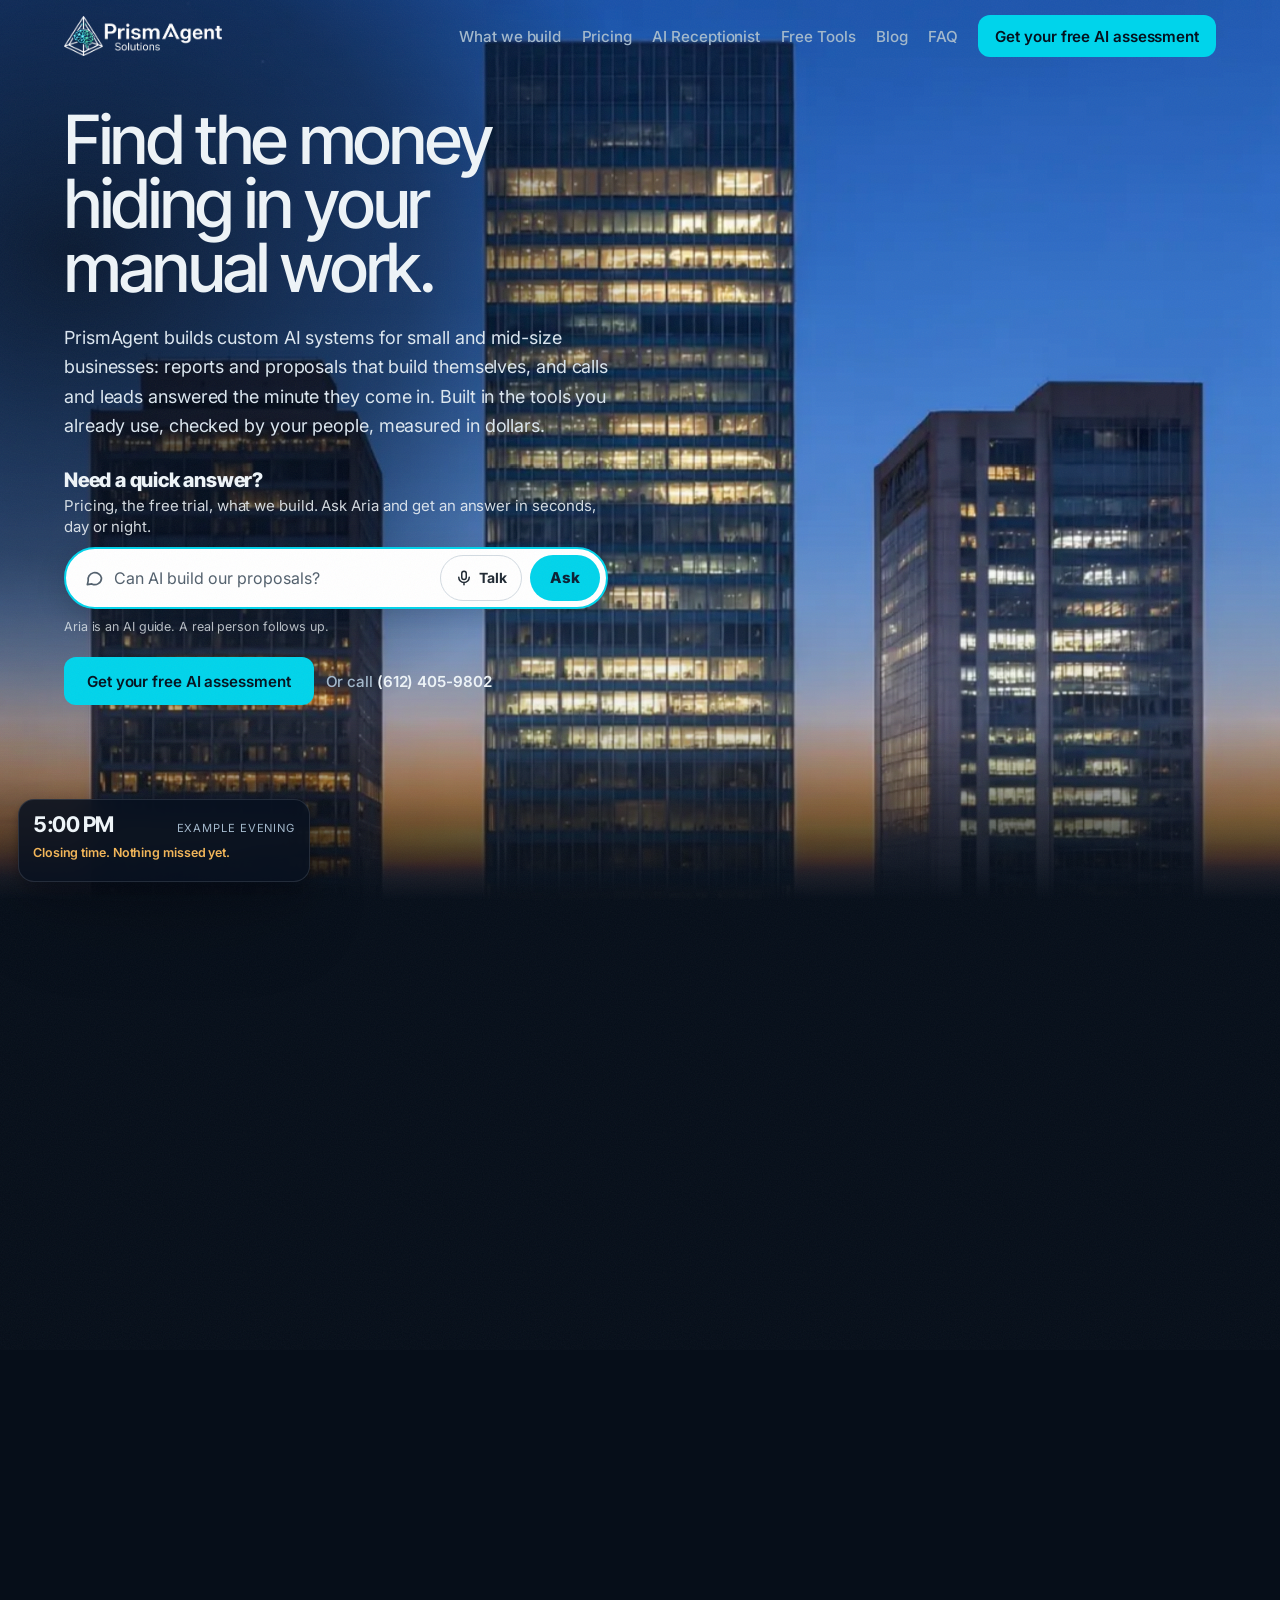
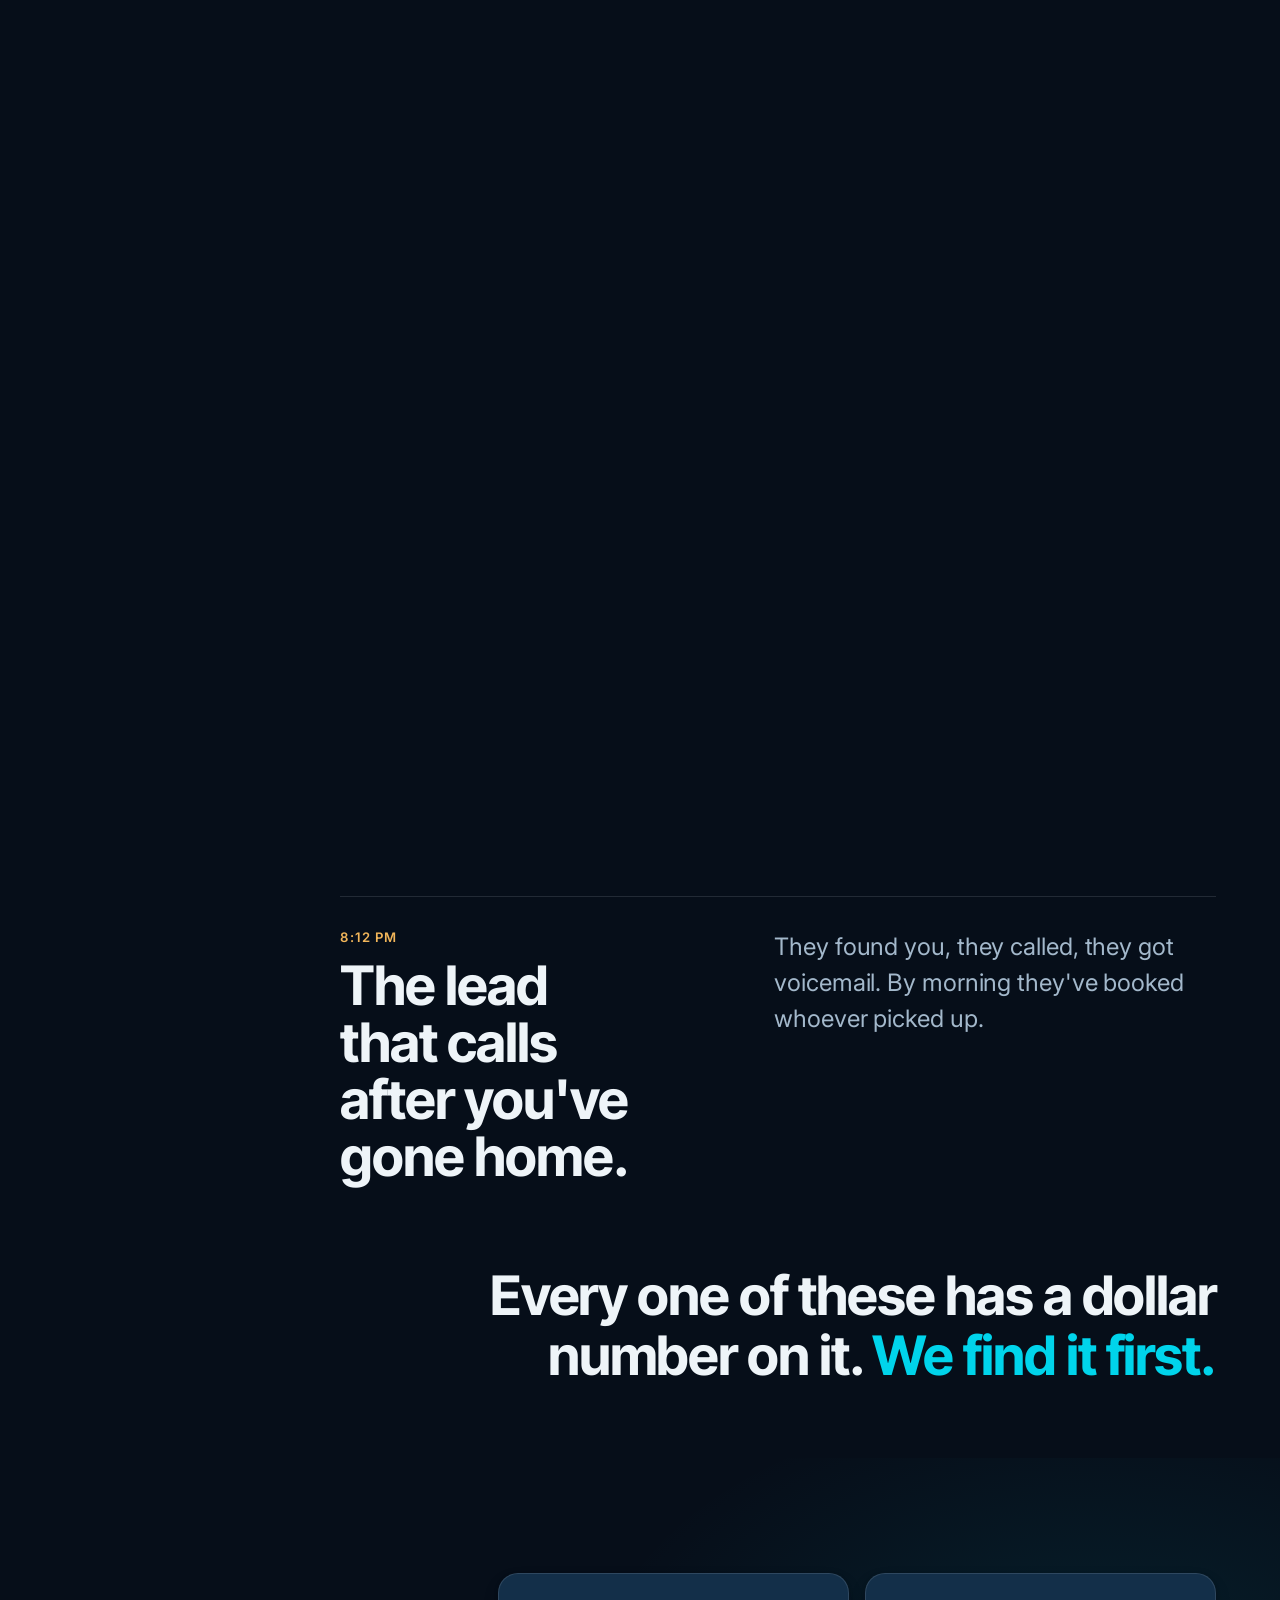
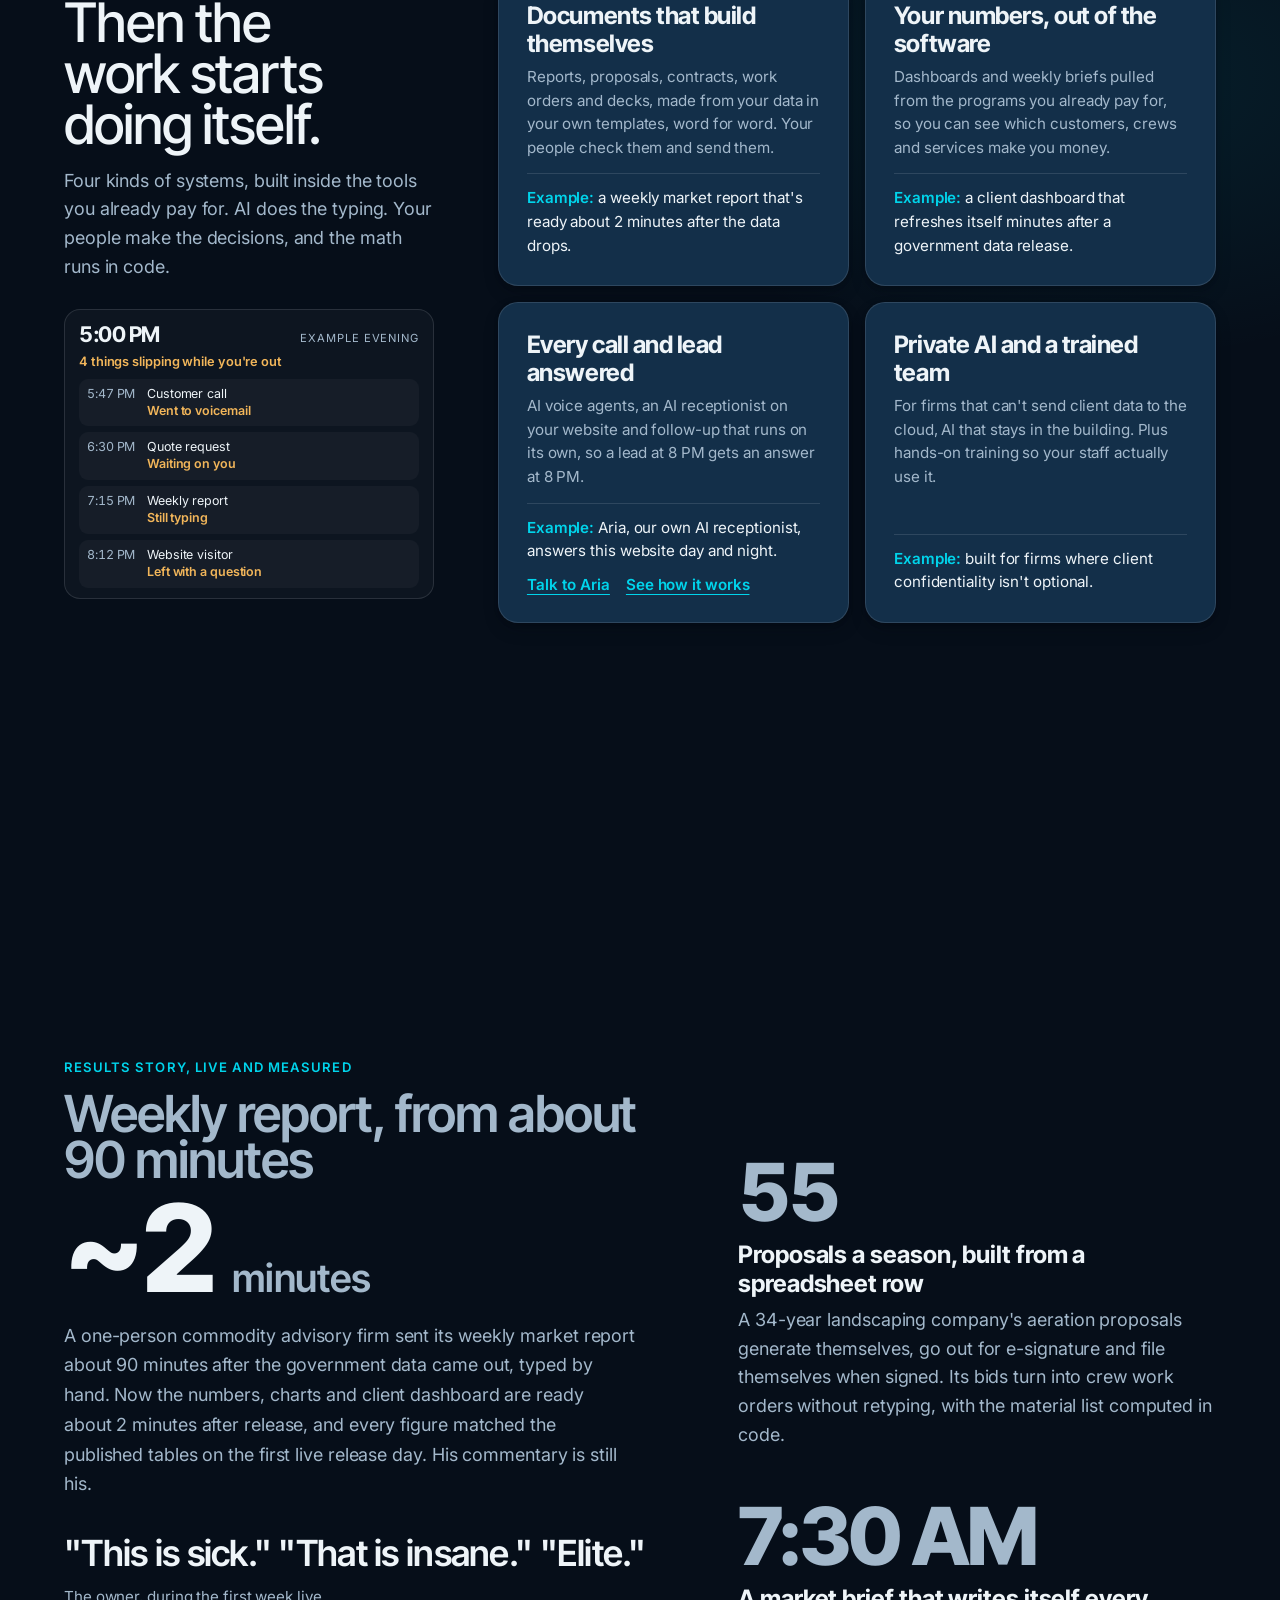
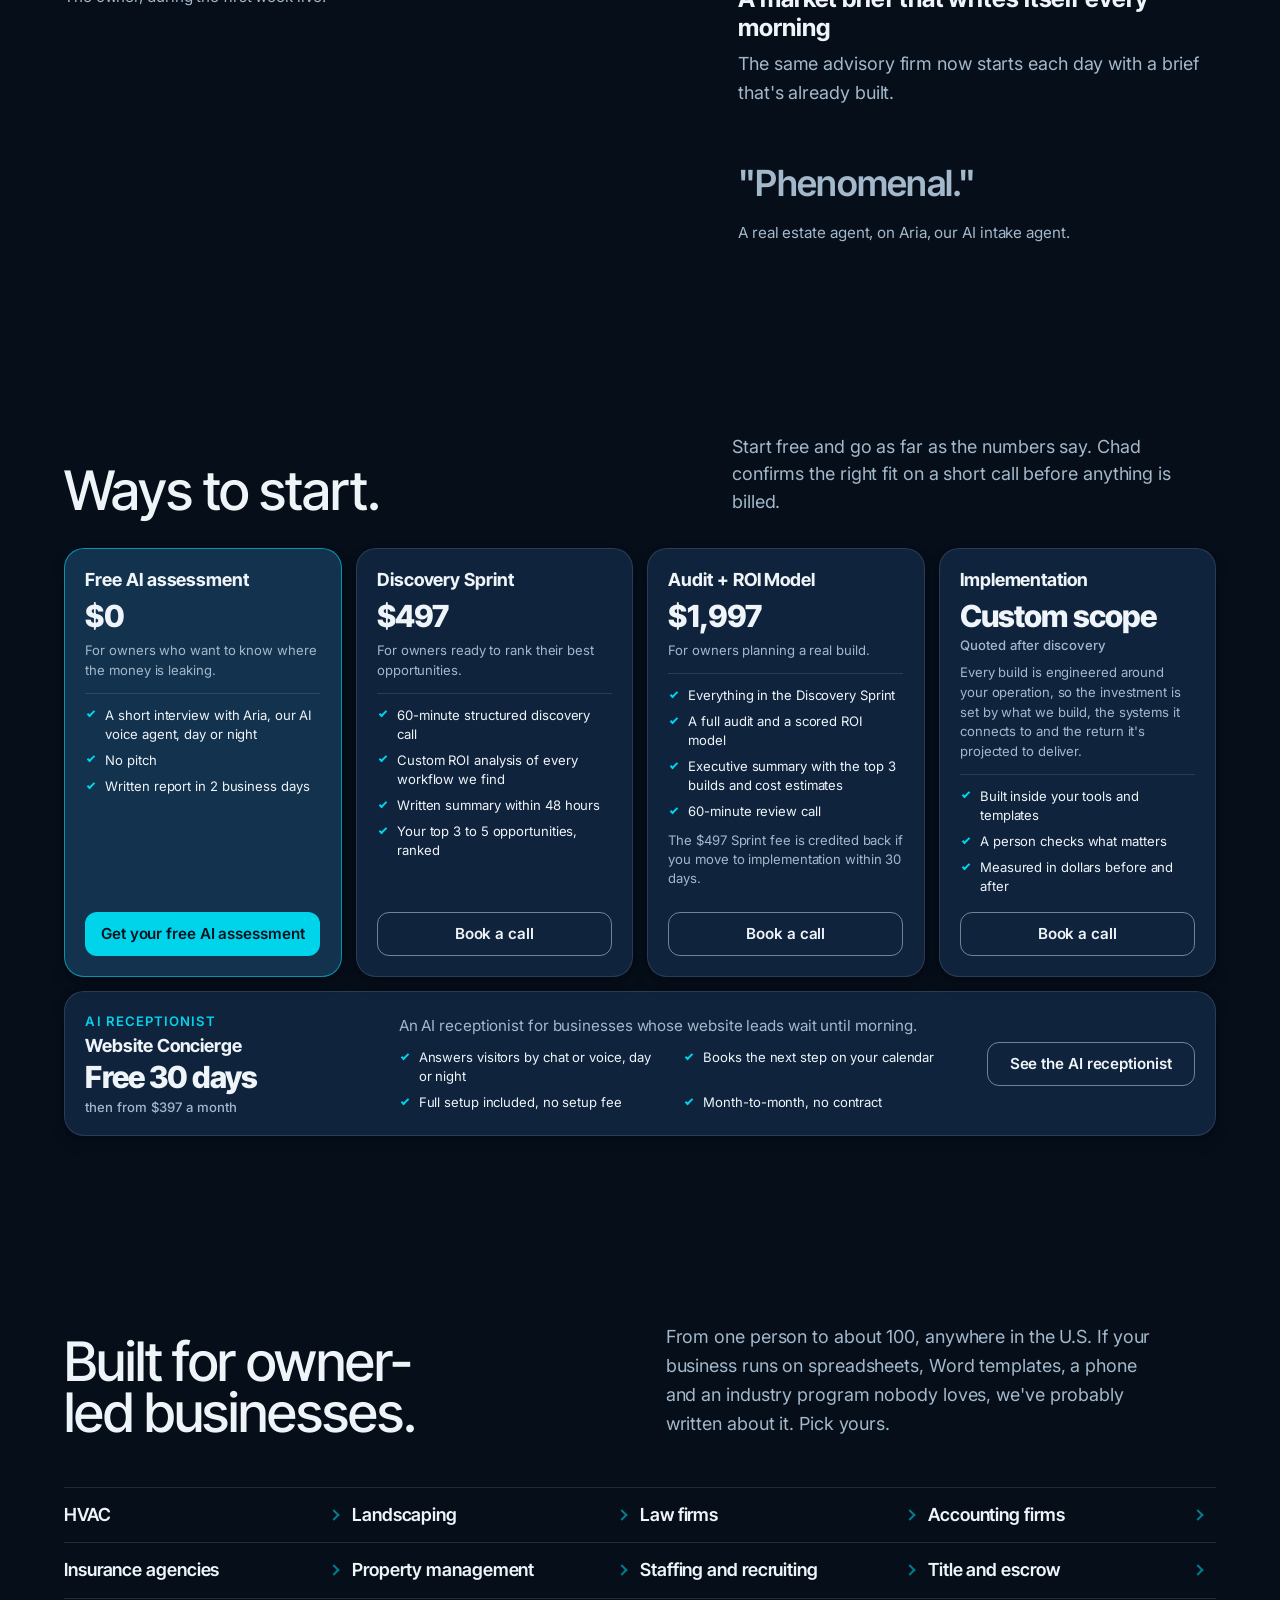
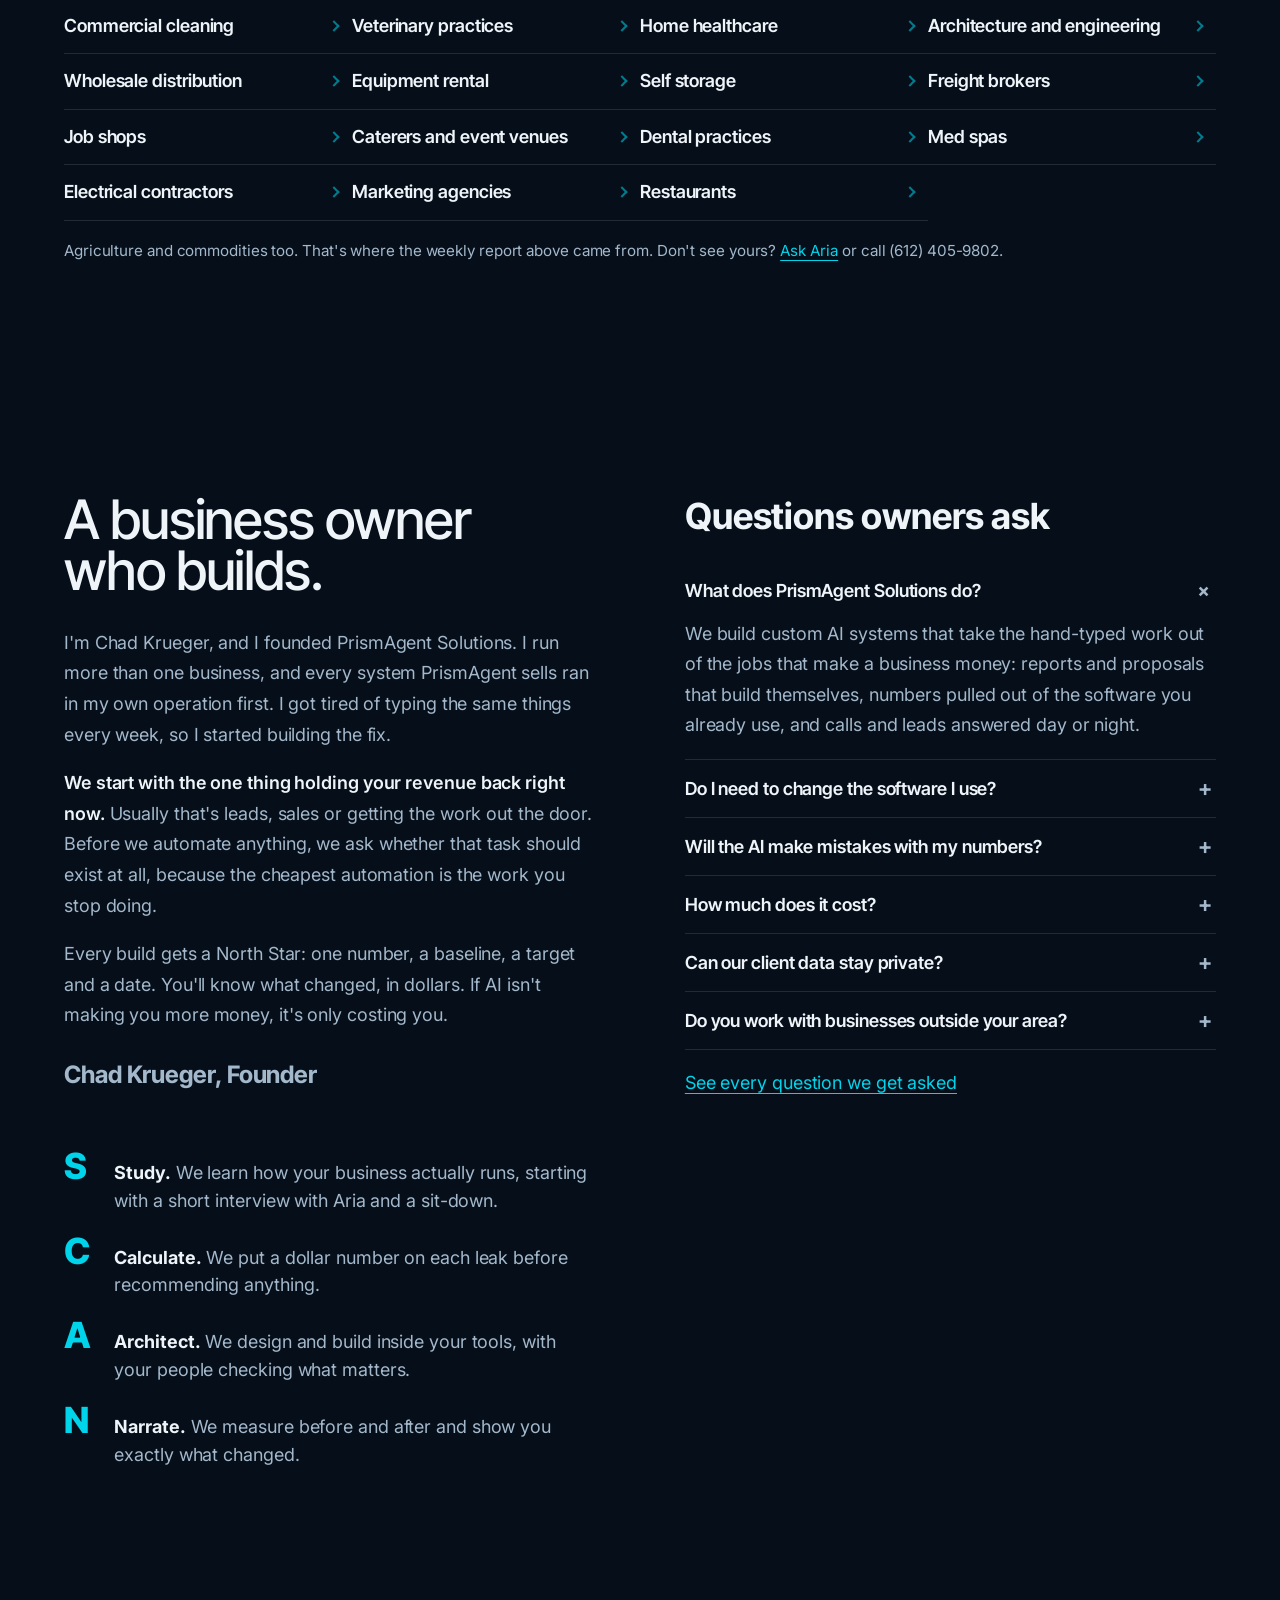
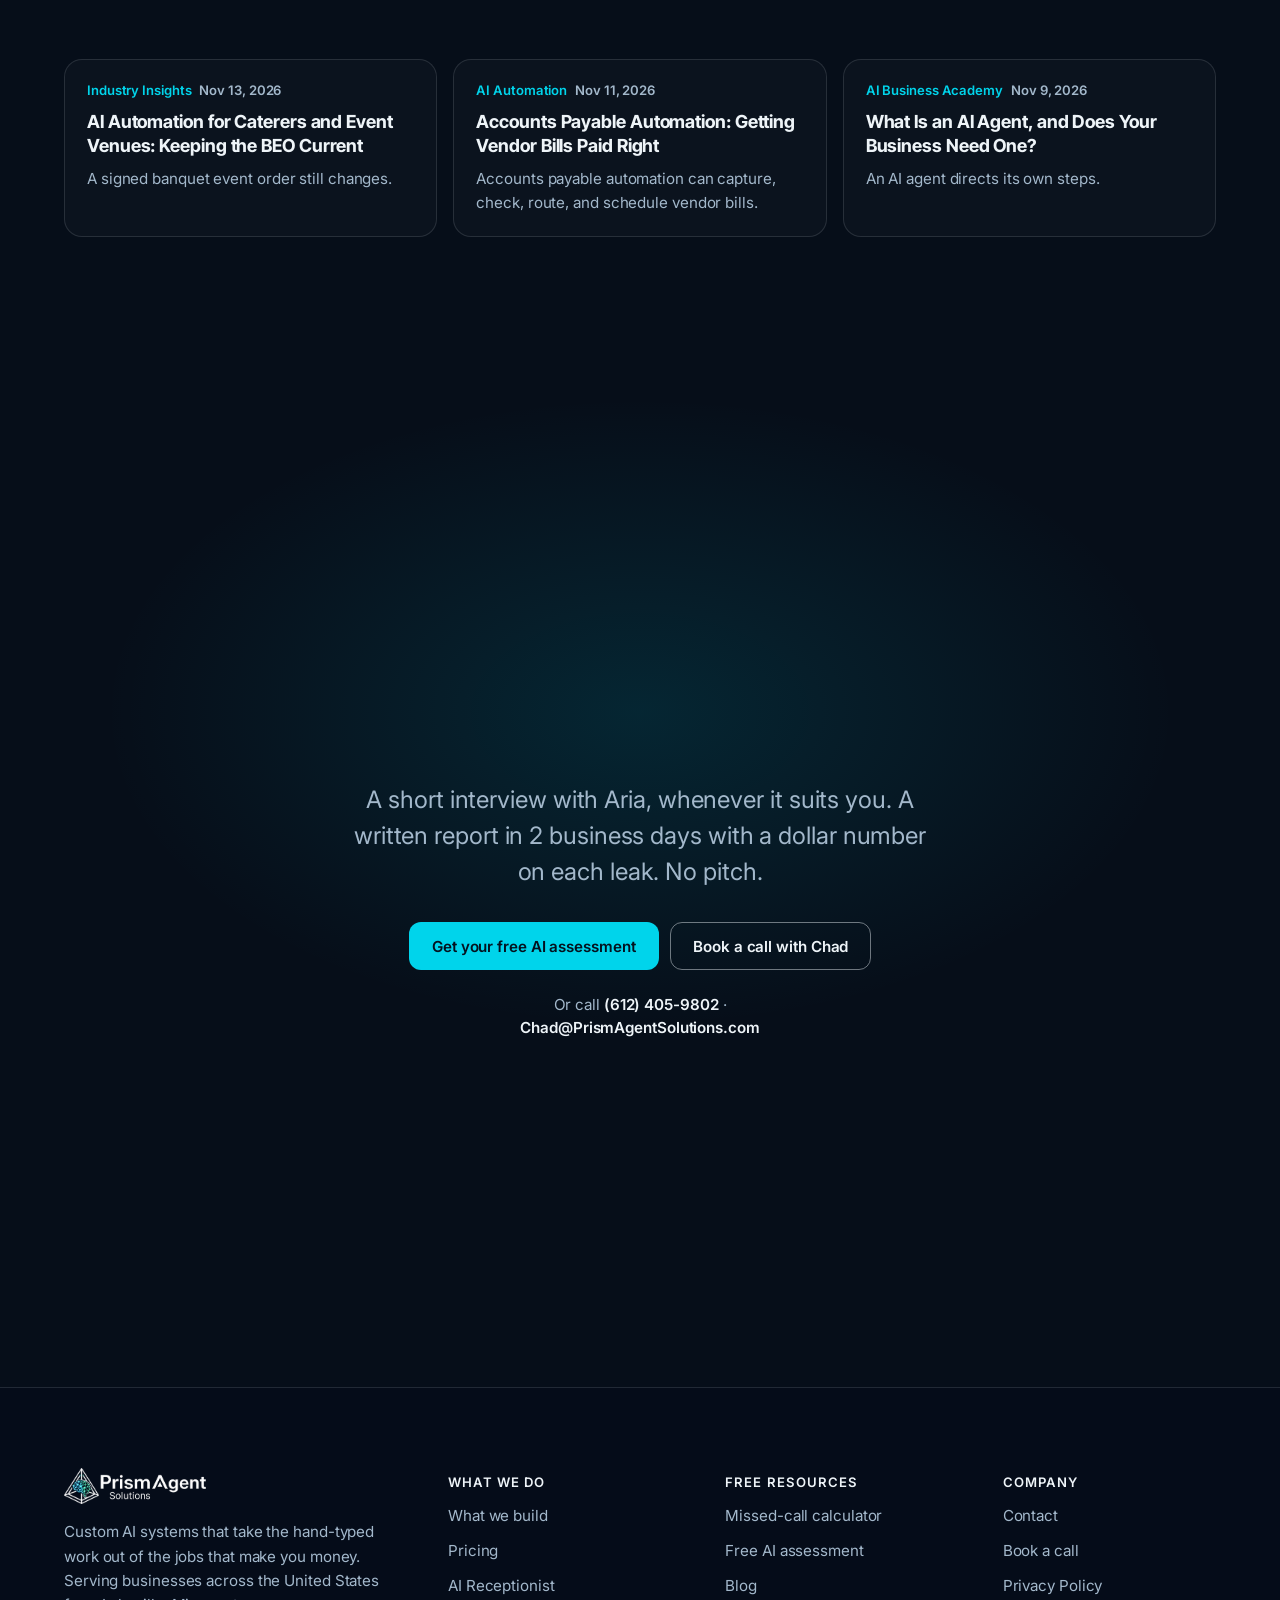
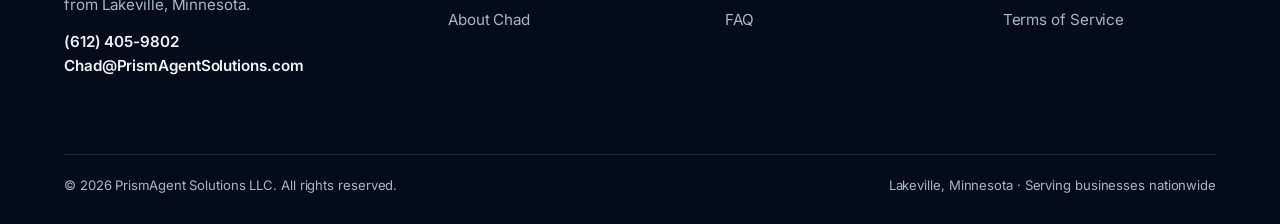
==== commit f9f669f8: "Full site rebuild: long homepage plus AI Receptionist, Free Tools calculator, FAQ, blog index and ar" ====
--- a/index.html
+++ b/index.html
@@ -1,58 +1,38 @@
 <!doctype html>
-<html lang="en">
+<html lang="en" class="no-js">
 <head>
 <meta charset="utf-8">
 <meta name="viewport" content="width=device-width, initial-scale=1, viewport-fit=cover">
 <title>PrismAgent Solutions | Custom AI Systems for Small Business</title>
-<meta name="description" content="PrismAgent builds custom AI systems for small and mid-size businesses: reports and proposals that build themselves, and calls and leads answered day or night. Measured in dollars.">
+<meta name="description" content="Custom AI systems for small and mid-size businesses: reports and proposals that build themselves, calls and leads answered day or night. Measured in dollars.">
+<link rel="canonical" href="https://www.prismagentsolutions.com/">
+<meta name="robots" content="noindex, nofollow"><!-- DEMO-ONLY: remove on the live site -->
+<meta property="og:type" content="website">
+<meta property="og:site_name" content="PrismAgent Solutions">
+<meta property="og:title" content="PrismAgent Solutions | Custom AI Systems for Small Business">
+<meta property="og:description" content="Custom AI systems for small and mid-size businesses: reports and proposals that build themselves, calls and leads answered day or night. Measured in dollars.">
+<meta property="og:url" content="https://www.prismagentsolutions.com/">
+<meta property="og:image" content="https://www.prismagentsolutions.com/home/assets/og-image.jpg">
+<meta property="og:image:width" content="1200"><meta property="og:image:height" content="630">
+<meta property="og:image:alt" content="PrismAgent Solutions: a city skyline at night with lit office windows">
+<meta name="twitter:card" content="summary_large_image">
+<meta name="twitter:title" content="PrismAgent Solutions | Custom AI Systems for Small Business">
+<meta name="twitter:description" content="Custom AI systems for small and mid-size businesses: reports and proposals that build themselves, calls and leads answered day or night. Measured in dollars.">
+<meta name="twitter:image" content="https://www.prismagentsolutions.com/home/assets/og-image.jpg">
+<meta name="theme-color" content="#0A1628">
 <link rel="icon" href="data:image/svg+xml,<svg xmlns='http://www.w3.org/2000/svg' viewBox='0 0 32 32'><rect width='32' height='32' rx='7' fill='%230A1628'/><path d='M16 6 26 25H6Z' fill='none' stroke='%2300D4EB' stroke-width='2.4' stroke-linejoin='round'/></svg>">
+<link rel="alternate" type="application/rss+xml" title="PrismAgent Solutions blog" href="https://www.prismagentsolutions.com/rss.xml">
 <link rel="preconnect" href="https://fonts.googleapis.com">
 <link rel="preconnect" href="https://fonts.gstatic.com" crossorigin>
 <link href="https://fonts.googleapis.com/css2?family=Inter+Tight:wght@500;600;700;800&family=Inter:wght@400;500;600&display=swap" rel="stylesheet">
 <link rel="preload" as="image" href="assets/hero-plate.webp" media="(min-width: 701px)">
 <link rel="preload" as="image" href="assets/hero-plate-m.webp" media="(max-width: 700px)">
 <link rel="stylesheet" href="scrollcraft.css">
+<link rel="stylesheet" href="assets/site.css">
+<script>document.documentElement.classList.remove("no-js")</script>
+<noscript><style>[data-sc-in],[data-sc-stagger]>*,[data-sc-cue]{opacity:1!important;transform:none!important}</style></noscript>
+<script type="application/ld+json">{"@context":"https://schema.org","@graph":[{"@type":["Organization","ProfessionalService"],"@id":"https://www.prismagentsolutions.com/#org","name":"PrismAgent Solutions","legalName":"PrismAgent Solutions LLC","url":"https://www.prismagentsolutions.com/","logo":"https://www.prismagentsolutions.com/home/assets/logo-dark.webp","image":"https://www.prismagentsolutions.com/home/assets/og-image.jpg","description":"PrismAgent Solutions builds custom AI systems for small and mid-size businesses across the United States: reports that publish themselves, proposals and work orders that build themselves, numbers pulled out of old software into dashboards owners actually read, and calls and leads answered day or night. Built inside the tools you already use, checked by your people, measured in dollars.","telephone":"+1-612-405-9802","email":"Chad@PrismAgentSolutions.com","address":{"@type":"PostalAddress","addressLocality":"Lakeville","addressRegion":"MN","addressCountry":"US"},"areaServed":{"@type":"Country","name":"United States"},"founder":{"@id":"https://www.prismagentsolutions.com/#chad"},"knowsAbout":["AI automation for small business","AI voice agents","AI receptionist","document automation","proposal automation","business reporting automation","private AI","GoHighLevel CRM","n8n workflow automation"],"hasOfferCatalog":{"@type":"OfferCatalog","name":"Ways to start","itemListElement":[{"@type":"Offer","name":"Free AI assessment","price":"0","priceCurrency":"USD","description":"A short interview with Aria, our AI voice agent, and a written report in 2 business days with a dollar figure on each leak.","itemOffered":{"@type":"Service","name":"Free AI assessment","provider":{"@id":"https://www.prismagentsolutions.com/#org"}}},{"@type":"Offer","name":"Discovery Sprint","price":"497","priceCurrency":"USD","description":"60-minute structured discovery call, ROI analysis of every workflow found, written summary within 48 hours, top 3 to 5 opportunities ranked.","itemOffered":{"@type":"Service","name":"Discovery Sprint","provider":{"@id":"https://www.prismagentsolutions.com/#org"}}},{"@type":"Offer","name":"Audit + ROI Model","price":"1997","priceCurrency":"USD","description":"Everything in the Discovery Sprint plus a full audit, a scored ROI model, an executive summary with the top 3 builds and cost estimates, and a review call.","itemOffered":{"@type":"Service","name":"Audit + ROI Model","provider":{"@id":"https://www.prismagentsolutions.com/#org"}}},{"@type":"Offer","name":"Custom AI implementation","description":"Built inside your tools and templates, quoted after discovery.","itemOffered":{"@type":"Service","name":"Custom AI system implementation"}},{"@type":"Offer","name":"Website Concierge (AI receptionist)","url":"https://www.prismagentsolutions.com/ai-receptionist","description":"Free for 30 days with full setup, then from $397 a month, month-to-month.","priceSpecification":{"@type":"UnitPriceSpecification","price":"397","priceCurrency":"USD","unitText":"MONTH"},"itemOffered":{"@type":"Service","name":"AI receptionist for websites"}}]}},{"@type":"WebSite","@id":"https://www.prismagentsolutions.com/#website","url":"https://www.prismagentsolutions.com/","name":"PrismAgent Solutions","publisher":{"@id":"https://www.prismagentsolutions.com/#org"},"inLanguage":"en-US"},{"@type":"Person","@id":"https://www.prismagentsolutions.com/#chad","name":"Chad Krueger","jobTitle":"Founder","worksFor":{"@id":"https://www.prismagentsolutions.com/#org"},"url":"https://www.prismagentsolutions.com/#about"},{"@type":"WebPage","@id":"https://www.prismagentsolutions.com/#webpage","url":"https://www.prismagentsolutions.com/","name":"PrismAgent Solutions | Custom AI Systems for Small Business","isPartOf":{"@id":"https://www.prismagentsolutions.com/#website"},"about":{"@id":"https://www.prismagentsolutions.com/#org"},"inLanguage":"en-US"},{"@type":"Service","name":"Document automation","description":"Reports, proposals, contracts, work orders and decks generated from your data in your own templates, checked by your people.","provider":{"@id":"https://www.prismagentsolutions.com/#org"},"areaServed":{"@type":"Country","name":"United States"}},{"@type":"Service","name":"Business reporting and dashboards","description":"Dashboards and weekly briefs pulled from the software you already pay for.","provider":{"@id":"https://www.prismagentsolutions.com/#org"},"areaServed":{"@type":"Country","name":"United States"}},{"@type":"Service","name":"AI voice agents and AI receptionist","description":"Calls and website leads answered day or night, with the next step booked on your calendar.","provider":{"@id":"https://www.prismagentsolutions.com/#org"},"areaServed":{"@type":"Country","name":"United States"}},{"@type":"Service","name":"Private AI and staff training","description":"AI that keeps client data in your building, plus hands-on training for your team.","provider":{"@id":"https://www.prismagentsolutions.com/#org"},"areaServed":{"@type":"Country","name":"United States"}}]}</script>
 <style>
-:root {
-  --sc-canvas:     #0A1628;
-  --sc-surface:    #10233D;
-  --sc-ink:        #EEF4F8;
-  --sc-ink-soft:   #A3B8CB;
-  --sc-accent:     #00D4EB;
-  --sc-accent-ink: #04121F;
-  --sc-font-display: "Inter Tight", system-ui, sans-serif;
-  --sc-font-text:    "Inter", system-ui, sans-serif;
-  --sc-shadow-color: 215 60% 4%;
-  --amber: #F2B65A;
-}
-html { background: var(--sc-canvas); }
-body { background: var(--sc-canvas); color: var(--sc-ink); }
-a { color: inherit; }
-:focus-visible { outline: 2px solid var(--sc-accent); outline-offset: 3px; border-radius: 6px; }
-.vh { position: absolute !important; width: 1px; height: 1px; overflow: hidden; clip: rect(0 0 0 0); white-space: nowrap; }
-
-/* ------------------------------------------------------------ chrome --- */
-.site-bar { position: fixed; inset: 0 0 auto 0; z-index: 40; display: flex; align-items: center; gap: var(--sc-5);
-  padding: 14px var(--sc-gutter); transition: background-color .25s ease, box-shadow .25s ease; }
-.site-bar.is-solid { background: color-mix(in oklab, #071120 82%, transparent); backdrop-filter: blur(12px); -webkit-backdrop-filter: blur(12px); box-shadow: var(--sc-e1); }
-.site-bar .mark img { height: 40px; width: auto; display: block; }
-.site-bar nav { margin-left: auto; display: flex; align-items: center; gap: var(--sc-5); font: 500 var(--sc-t-sm) var(--sc-font-text); }
-.site-bar nav a { text-decoration: none; color: var(--sc-ink-soft); transition: color .15s ease; }
-.site-bar nav a:hover { color: var(--sc-ink); }
-.site-bar nav a.btn--accent, .site-bar nav a.btn--accent:hover { color: var(--sc-accent-ink); }
-.btn { display: inline-flex; align-items: center; justify-content: center; gap: 8px; min-height: 48px; padding: 0 22px; border-radius: var(--sc-r-md);
-  font: 600 var(--sc-t-sm) var(--sc-font-text); text-decoration: none; white-space: nowrap; cursor: pointer; border: 1.5px solid transparent;
-  transition: background-color .15s ease, color .15s ease, border-color .15s ease; }
-.btn--accent { background: var(--sc-accent); color: var(--sc-accent-ink); }
-.btn--accent:hover { background: #4ee3f3; }
-.btn--ghost { background: transparent; color: var(--sc-ink); border-color: color-mix(in oklab, var(--sc-ink) 45%, transparent); }
-.btn--ghost:hover { border-color: var(--sc-ink); }
-.site-bar .btn { min-height: 42px; padding: 0 16px; }
-.site-bar .nav-ai { display: inline; }
-@media (max-width: 760px) { .site-bar nav .nav-ai { display: none; } .site-bar .mark img { height: 32px; } .site-bar .btn { padding: 0 12px; } }
-.site-bar .btn span.short { display: none; }
-@media (max-width: 380px) { .site-bar .btn span.long { display: none; } .site-bar .btn span.short { display: inline; } }
-
 /* --------------------------------------------------------------- hero --- */
 .hero .sc-stage, .hero [data-sc-stage] { overflow: hidden; background: #0E2341; }
 .plane { position: absolute; pointer-events: none; max-width: none; user-select: none; }
@@ -257,6 +237,33 @@
 @media (prefers-reduced-motion: reduce) {
   .night, .night__item { transition: none; }
 }
+
+/* ---------------------------------------------------------- industries --- */
+.ind__head { display: grid; grid-template-columns: minmax(0, 1fr) minmax(0, 1fr); gap: clamp(1.5rem, 4vw, 4rem); align-items: end; margin-bottom: clamp(1.75rem, 4vw, 3rem); }
+.ind__head h2 { margin: 0; }
+.ind__head p { margin: 0; color: var(--sc-ink-soft); line-height: 1.6; max-width: 46ch; }
+.ind__list { list-style: none; margin: 0; padding: 0; display: grid; grid-template-columns: repeat(4, minmax(0, 1fr)); border-top: 1px solid var(--sc-hairline); }
+.ind__list li { border-bottom: 1px solid var(--sc-hairline); }
+.ind__list a { display: flex; justify-content: space-between; align-items: center; gap: 12px; padding: 16px 14px 16px 0; text-decoration: none; font: 600 var(--sc-t-base)/1.25 var(--sc-font-display); color: var(--sc-ink); transition: color .15s ease, padding-left .15s ease; }
+.ind__list a::after { content: ""; flex: none; width: 8px; height: 8px; border-top: 2px solid var(--sc-accent); border-right: 2px solid var(--sc-accent); transform: rotate(45deg); opacity: .55; transition: opacity .15s ease, transform .15s ease; }
+.ind__list a:hover { color: var(--sc-accent); padding-left: 6px; }
+.ind__list a:hover::after { opacity: 1; transform: translateX(3px) rotate(45deg); }
+.ind__note { margin: 18px 0 0; color: var(--sc-ink-soft); font-size: var(--sc-t-sm); }
+@media (max-width: 1000px) { .ind__list { grid-template-columns: repeat(2, minmax(0, 1fr)); column-gap: 24px; } .ind__head { grid-template-columns: 1fr; } }
+@media (max-width: 520px) { .ind__list { grid-template-columns: 1fr; } }
+/* -------------------------------------------------------------- latest --- */
+.latest__head { display: flex; justify-content: space-between; align-items: end; gap: 20px; flex-wrap: wrap; margin-bottom: 24px; }
+.latest__head h2 { margin: 0; }
+.latest { display: grid; grid-template-columns: repeat(3, minmax(0, 1fr)); gap: 16px; }
+.latest a { display: flex; flex-direction: column; padding: 22px; border-radius: 18px; border: 1px solid var(--sc-hairline); background: rgba(255,255,255,.025); text-decoration: none; transition: border-color .15s ease, transform .15s ease; }
+.latest a:hover { border-color: color-mix(in oklab, var(--sc-accent) 50%, transparent); transform: translateY(-2px); }
+.latest .m { font: 600 var(--sc-t-xs) var(--sc-font-text); color: var(--sc-ink-soft); }
+.latest .m b { color: var(--sc-accent); font-weight: 600; margin-right: 8px; }
+.latest h3 { margin: 12px 0 10px; font: 700 var(--sc-t-base)/1.3 var(--sc-font-display); }
+.latest p { margin: 0; color: var(--sc-ink-soft); font-size: var(--sc-t-sm); line-height: 1.55; }
+@media (max-width: 900px) { .latest { grid-template-columns: 1fr; } }
+.faq .all { margin-top: 18px; display: inline-block; }
+.close .mail { margin-top: 6px; }
 </style>
 </head>
 <body>
@@ -264,15 +271,37 @@
 <span data-sc-progress></span>
 <div class="sc-grain" aria-hidden="true"></div>
 
+<a class="skip" href="#main">Skip to content</a>
 <header class="site-bar" id="bar">
-  <a class="mark" href="#top" aria-label="PrismAgent Solutions, home"><img src="assets/logo-white.webp" width="379" height="96" alt="PrismAgent Solutions"></a>
+  <a class="mark" href="index.html" aria-label="PrismAgent Solutions, home"><img src="assets/logo-white.webp" width="379" height="96" alt="PrismAgent Solutions"></a>
   <nav aria-label="Main">
-    <a class="nav-ai" href="ai-receptionist.html">AI Receptionist</a>
-    <a class="btn btn--accent" href="https://www.prismagentsolutions.com/missed-call-calculator#assessment" data-assess><span class="long">Get your free AI assessment</span><span class="short">Free assessment</span></a>
+    <a class="nav-link" href="#build">What we build</a>
+    <a class="nav-link" href="#start">Pricing</a>
+    <a class="nav-link" href="ai-receptionist.html">AI Receptionist</a>
+    <a class="nav-link" href="missed-call-calculator.html">Free Tools</a>
+    <a class="nav-link" href="blog/index.html">Blog</a>
+    <a class="nav-link" href="faq.html">FAQ</a>
+    <a class="btn btn--accent" href="missed-call-calculator.html#assessment" data-assess><span class="long">Get your free AI assessment</span><span class="short">Free assessment</span></a>
   </nav>
+  <button class="menu-btn" id="menuOpen" type="button" aria-label="Open menu" aria-expanded="false" aria-controls="sheet"><svg viewBox="0 0 24 24" fill="none" stroke="currentColor" stroke-width="2" stroke-linecap="round"><path d="M4 7h16M4 12h16M4 17h16"/></svg></button>
 </header>
-
-<main id="top">
+<div class="sheet" id="sheet" role="dialog" aria-modal="true" aria-label="Menu">
+  <div class="sheet__top"><img src="assets/logo-white.webp" width="379" height="96" alt="PrismAgent Solutions"><button class="menu-btn" id="menuClose" type="button" aria-label="Close menu" style="display:inline-grid;place-items:center"><svg viewBox="0 0 24 24" fill="none" stroke="currentColor" stroke-width="2" stroke-linecap="round"><path d="M6 6l12 12M18 6 6 18"/></svg></button></div>
+  <ul>
+      <li><a href="#build">What we build</a></li>
+      <li><a href="#start">Pricing</a></li>
+      <li><a href="#about">About Chad</a></li>
+      <li><a href="ai-receptionist.html">AI Receptionist</a></li>
+      <li><a href="missed-call-calculator.html">Free Tools</a></li>
+      <li><a href="blog/index.html">Blog</a></li>
+      <li><a href="faq.html">FAQ</a></li>
+      <li><a href="#contact">Contact</a></li>
+  </ul>
+  <a class="btn btn--accent" href="missed-call-calculator.html#assessment" data-assess>Get your free AI assessment</a>
+  <p class="call">Or call <a href="tel:+16124059802">(612) 405-9802</a></p>
+</div>
+
+<main id="main">
 
   <!-- 1 · RECOGNITION: pin + parallax; the evening falls over the city -->
   <section class="hero" data-sc-act="pin" data-sc-span="1.9" data-sc-drift="#0E2341">
@@ -293,7 +322,7 @@
         <p class="sc-body">PrismAgent builds custom AI systems for small and mid-size businesses: reports and proposals that build themselves, and calls and leads answered the minute they come in. Built in the tools you already use, checked by your people, measured in dollars.</p>
         <div id="pa-quick-answer"></div>
         <div class="hero-actions">
-          <a class="btn btn--accent" href="https://www.prismagentsolutions.com/missed-call-calculator#assessment" data-assess>Get your free AI assessment</a>
+          <a class="btn btn--accent" href="missed-call-calculator.html#assessment" data-assess>Get your free AI assessment</a>
           <span class="call">Or call <a href="tel:+16124059802">(612) 405-9802</a></span>
         </div>
       </div>
@@ -417,7 +446,7 @@
             <p class="amt">$0</p>
             <p class="for">For owners who want to know where the money is leaking.</p>
             <ul><li>A short interview with Aria, our AI voice agent, day or night</li><li>No pitch</li><li>Written report in 2 business days</li></ul>
-            <a class="btn btn--accent" href="https://www.prismagentsolutions.com/missed-call-calculator#assessment" data-assess>Get your free AI assessment</a>
+            <a class="btn btn--accent" href="missed-call-calculator.html#assessment" data-assess>Get your free AI assessment</a>
           </article>
           <article class="offer">
             <h3 class="name">Discovery Sprint</h3>
@@ -457,6 +486,42 @@
     </div>
   </section>
 
+  <!-- INDUSTRIES: every one links to the article written for it -->
+  <section class="sc-section" id="industries" data-sc-act="flow" data-sc-drift="#081525" aria-labelledby="ind-h">
+    <div class="sc-wrap">
+      <div class="ind__head" data-sc-in>
+        <h2 id="ind-h" class="sc-display sc-display--md">Built for owner-led businesses.</h2>
+        <p>From one person to about 100, anywhere in the U.S. If your business runs on spreadsheets, Word templates, a phone and an industry program nobody loves, we've probably written about it. Pick yours.</p>
+      </div>
+      <ul class="ind__list" data-sc-in data-sc-stagger="18">
+          <li><a href="https://www.prismagentsolutions.com/blog/ai-automation-for-hvac-companies">HVAC</a></li>
+          <li><a href="https://www.prismagentsolutions.com/blog/ai-automation-for-landscaping-companies">Landscaping</a></li>
+          <li><a href="https://www.prismagentsolutions.com/blog/legal-intake-automation-law-firms">Law firms</a></li>
+          <li><a href="https://www.prismagentsolutions.com/blog/ai-automation-for-accounting-firms">Accounting firms</a></li>
+          <li><a href="https://www.prismagentsolutions.com/blog/ai-automation-for-insurance-agencies">Insurance agencies</a></li>
+          <li><a href="https://www.prismagentsolutions.com/blog/property-management-automation">Property management</a></li>
+          <li><a href="https://www.prismagentsolutions.com/blog/ai-automation-for-staffing-firms">Staffing and recruiting</a></li>
+          <li><a href="https://www.prismagentsolutions.com/blog/ai-automation-for-title-and-escrow">Title and escrow</a></li>
+          <li><a href="https://www.prismagentsolutions.com/blog/ai-automation-for-commercial-cleaning">Commercial cleaning</a></li>
+          <li><a href="https://www.prismagentsolutions.com/blog/ai-automation-for-veterinary-practices">Veterinary practices</a></li>
+          <li><a href="https://www.prismagentsolutions.com/blog/ai-automation-for-home-healthcare-agencies">Home healthcare</a></li>
+          <li><a href="https://www.prismagentsolutions.com/blog/ai-automation-architecture-engineering-firms">Architecture and engineering</a></li>
+          <li><a href="https://www.prismagentsolutions.com/blog/ai-automation-wholesale-distribution">Wholesale distribution</a></li>
+          <li><a href="https://www.prismagentsolutions.com/blog/ai-automation-equipment-rental-companies">Equipment rental</a></li>
+          <li><a href="https://www.prismagentsolutions.com/blog/ai-automation-self-storage-operators">Self storage</a></li>
+          <li><a href="https://www.prismagentsolutions.com/blog/ai-automation-freight-brokers">Freight brokers</a></li>
+          <li><a href="https://www.prismagentsolutions.com/blog/ai-automation-for-job-shops">Job shops</a></li>
+          <li><a href="https://www.prismagentsolutions.com/blog/ai-automation-for-caterers-and-event-venues">Caterers and event venues</a></li>
+          <li><a href="https://www.prismagentsolutions.com/blog/ai-voice-agents-for-dental-practices">Dental practices</a></li>
+          <li><a href="https://www.prismagentsolutions.com/blog/ai-for-med-spas">Med spas</a></li>
+          <li><a href="https://www.prismagentsolutions.com/blog/ai-receptionist-for-electrical-contractors">Electrical contractors</a></li>
+          <li><a href="https://www.prismagentsolutions.com/blog/ai-for-marketing-agencies-lead-follow-up">Marketing agencies</a></li>
+          <li><a href="https://www.prismagentsolutions.com/blog/restaurant-missed-calls-how-ai-phone-answering-helps">Restaurants</a></li>
+      </ul>
+      <p class="ind__note">Agriculture and commodities too. That's where the weekly report above came from. Don't see yours? <button class="link" style="background:none;border:0;font:inherit;cursor:pointer;padding:0" type="button" data-aria>Ask Aria</button> or call (612) 405-9802.</p>
+    </div>
+  </section>
+
   <!-- 6 · REALITY: flow + in -->
   <section class="sc-section reality" id="about" data-sc-act="flow" data-sc-drift="#07111E">
     <div class="sc-wrap cols">
@@ -472,7 +537,6 @@
           <li><b>A</b><span><strong>Architect.</strong> We design and build inside your tools, with your people checking what matters.</span></li>
           <li><b>N</b><span><strong>Narrate.</strong> We measure before and after and show you exactly what changed.</span></li>
         </ul>
-        <p class="industries">We work with owner-led businesses from one person to about 100, anywhere in the U.S.: home services and contractors, landscaping, law firms, agriculture and commodities, recruiting and staffing, and real estate. PrismAgent is based in Lakeville, Minnesota.</p>
       </div>
       <div class="faq" data-sc-in data-sc-stagger="60">
         <h3>Questions owners ask</h3>
@@ -482,33 +546,82 @@
         <details><summary>How much does it cost?</summary><p>The assessment is free. The Discovery Sprint is $497 and the Audit + ROI Model is $1,997. Implementation is quoted after discovery, and the Website Concierge is free for 30 days, then from $397 a month.</p></details>
         <details><summary>Can our client data stay private?</summary><p>Yes. For firms that can't send client data to the cloud, we build private AI that stays on equipment in your building.</p></details>
         <details><summary>Do you work with businesses outside your area?</summary><p>Yes. We work with businesses anywhere in the U.S., remotely.</p></details>
+        <a class="link all" href="faq.html">See every question we get asked</a>
       </div>
     </div>
   </section>
 
+  <!-- LATEST: fresh articles keep the homepage current for people and search engines -->
+  <section class="sc-section" id="blog" data-sc-act="flow" data-sc-drift="#07101C" aria-labelledby="lt-h" style="padding-top:0">
+    <div class="sc-wrap">
+      <div class="latest__head" data-sc-in>
+        <h2 id="lt-h" class="sc-display sc-display--md">Fresh from the blog.</h2>
+        <div style="display:flex;gap:12px;flex-wrap:wrap"><a class="btn btn--ghost" href="blog/small-business-owners-guide-to-ai.html">Read the free guide</a><a class="btn btn--ghost" href="blog/index.html">All 70 articles</a></div>
+      </div>
+      <div class="latest" data-sc-in data-sc-stagger="70">
+        <a href="https://www.prismagentsolutions.com/blog/ai-automation-for-caterers-and-event-venues"><span class="m"><b>Industry Insights</b><time datetime="2026-11-13">Nov 13, 2026</time></span><h3>AI Automation for Caterers and Event Venues: Keeping the BEO Current</h3><p>A signed banquet event order still changes.</p></a>
+        <a href="https://www.prismagentsolutions.com/blog/accounts-payable-automation"><span class="m"><b>AI Automation</b><time datetime="2026-11-11">Nov 11, 2026</time></span><h3>Accounts Payable Automation: Getting Vendor Bills Paid Right</h3><p>Accounts payable automation can capture, check, route, and schedule vendor bills.</p></a>
+        <a href="https://www.prismagentsolutions.com/blog/what-is-an-ai-agent"><span class="m"><b>AI Business Academy</b><time datetime="2026-11-09">Nov 9, 2026</time></span><h3>What Is an AI Agent, and Does Your Business Need One?</h3><p>An AI agent directs its own steps.</p></a>
+      </div>
+    </div>
+  </section>
+
   <!-- 7 · COMMITMENT: pin + spotlight + magnet. Last element on the page. -->
-  <section id="assessment" data-sc-act="pin" data-sc-span="1.15" data-sc-drift="#060E19">
+  <section id="contact" data-sc-act="pin" aria-label="Get your free AI assessment" data-sc-span="1.15" data-sc-drift="#060E19">
     <div data-sc-stage class="close" data-sc-spotlight>
       <div class="close__inner">
         <h2 class="sc-display sc-display--lg" data-sc-cue="0.02" data-sc-kinetic="lines">Find out what your manual work is costing you.</h2>
         <p data-sc-cue="0.04">A short interview with Aria, whenever it suits you. A written report in 2 business days with a dollar number on each leak. No pitch.</p>
         <div class="row" data-sc-cue="0.05" data-sc-rise="0">
-          <a class="btn btn--accent" href="https://www.prismagentsolutions.com/missed-call-calculator#assessment" data-assess data-sc-magnet="0.22">Get your free AI assessment</a>
+          <a class="btn btn--accent" href="missed-call-calculator.html#assessment" data-assess data-sc-magnet="0.22">Get your free AI assessment</a>
           <a class="btn btn--ghost" data-book href="#">Book a call with Chad</a>
         </div>
-        <p class="call" data-sc-cue="0.06">Or call <a href="tel:+16124059802">(612) 405-9802</a></p>
-      </div>
-      <footer class="foot">
-        <img src="assets/logo-white.webp" width="379" height="96" alt="PrismAgent Solutions">
-        <span>&copy; 2026 PrismAgent Solutions LLC</span>
-        <span><a href="ai-receptionist.html">AI Receptionist</a><a href="https://www.prismagentsolutions.com">prismagentsolutions.com</a></span>
-      </footer>
+        <p class="call" data-sc-cue="0.06">Or call <a href="tel:+16124059802">(612) 405-9802</a> &middot; <a href="mailto:Chad@PrismAgentSolutions.com">Chad@PrismAgentSolutions.com</a></p>
+      </div>
     </div>
   </section>
 
 </main>
 
-<!-- signature move: the night shift (decorative mirror of the page's story; the same facts are in the peak section as text) -->
+<footer class="site-foot">
+  <div class="cols">
+    <div class="brand">
+      <img src="assets/logo-white.webp" width="379" height="96" alt="PrismAgent Solutions" loading="lazy">
+      <p>Custom AI systems that take the hand-typed work out of the jobs that make you money. Serving businesses across the United States from Lakeville, Minnesota.</p>
+      <p class="contact"><a href="tel:+16124059802">(612) 405-9802</a><br><a href="mailto:Chad@PrismAgentSolutions.com">Chad@PrismAgentSolutions.com</a></p>
+    </div>
+    <div>
+      <h2>What we do</h2>
+      <ul>
+        <li><a href="#build">What we build</a></li>
+        <li><a href="#start">Pricing</a></li>
+        <li><a href="ai-receptionist.html">AI Receptionist</a></li>
+        <li><a href="#about">About Chad</a></li>
+      </ul>
+    </div>
+    <div>
+      <h2>Free resources</h2>
+      <ul>
+        <li><a href="missed-call-calculator.html">Missed-call calculator</a></li>
+        <li><a href="missed-call-calculator.html#assessment">Free AI assessment</a></li>
+        <li><a href="blog/index.html">Blog</a></li>
+        <li><a href="faq.html">FAQ</a></li>
+      </ul>
+    </div>
+    <div>
+      <h2>Company</h2>
+      <ul>
+        <li><a href="#contact">Contact</a></li>
+        <li><a data-book href="#">Book a call</a></li>
+        <li><a href="https://www.prismagentsolutions.com/privacy">Privacy Policy</a></li>
+        <li><a href="https://www.prismagentsolutions.com/terms">Terms of Service</a></li>
+      </ul>
+    </div>
+  </div>
+  <div class="base"><span>&copy; 2026 PrismAgent Solutions LLC. All rights reserved.</span><span>Lakeville, Minnesota &middot; Serving businesses nationwide</span></div>
+</footer>
+
+<!-- signature move: the night shift (decorative mirror of the page's story; the same facts are in the section text) -->
 <aside class="night" id="night" aria-hidden="true">
   <div class="night__top"><span class="night__clock js-clock" id="nightClock">5:00 PM</span><span class="night__label">Example evening</span></div>
   <p class="night__state js-state" id="nightState">Closing time. Nothing missed yet.</p>
@@ -529,7 +642,7 @@
   var clocks = [].slice.call(document.querySelectorAll(".js-clock")), states = [].slice.call(document.querySelectorAll(".js-state"));
   var inItems = [].slice.call(inline.querySelectorAll(".night__item"));
   var items = [].slice.call(tray.querySelectorAll(".night__item"));
-  var peak = document.getElementById("build"), grid = peak.querySelector(".systems"), close = document.getElementById("assessment"), heroEl = document.querySelector(".hero");
+  var peak = document.getElementById("build"), grid = peak.querySelector(".systems"), close = document.getElementById("contact"), heroEl = document.querySelector(".hero");
   var marks = [].slice.call(document.querySelectorAll("[data-night]"));
   var reduce = window.matchMedia("(prefers-reduced-motion: reduce)").matches;
   function fmt(m) { var h = 5 + Math.floor(m / 60), mm = Math.round(m % 60); if (mm === 60) { h++; mm = 0; } return h + ":" + (mm < 10 ? "0" : "") + mm + " PM"; }
@@ -590,27 +703,8 @@
   addEventListener("scroll", onScroll, { passive: true }); addEventListener("resize", onScroll); tick();
 })();
 
-/* chrome: solid bar after the hero */
-(function () { var bar = document.getElementById("bar");
-  function f() { bar.classList.toggle("is-solid", window.scrollY > innerHeight * 0.6); } addEventListener("scroll", f, { passive: true }); f(); })();
-
-/* Aria (GHL widget) + booking link */
-var BOOKING = "https://api.leadconnectorhq.com/widget/booking/w3Rrw2m6EQeMJAcexF9i";
-function openAria() {
-  var api = window.leadConnector && window.leadConnector.chatWidget;
-  if (api && typeof api.openWidget === "function") { api.openWidget(); return; }
-  var done = false;
-  function later() { var a = window.leadConnector && window.leadConnector.chatWidget;
-    if (!done && a && typeof a.openWidget === "function") { done = true; a.openWidget(); } }
-  window.addEventListener("LC_chatWidgetLoaded", later, { once: true });
-  setTimeout(function () { later(); if (!done) { done = true; window.location.href = "tel:+16124059802"; } }, 4000);
-}
-document.querySelectorAll("[data-aria]").forEach(function (b) { b.addEventListener("click", openAria); });
-document.querySelectorAll("[data-book]").forEach(function (a) { a.href = BOOKING; a.target = "_blank"; a.rel = "noopener"; });
-document.querySelectorAll(".faq details").forEach(function (d) {
-  d.addEventListener("toggle", function () { if (d.open) document.querySelectorAll(".faq details").forEach(function (o) { if (o !== d) o.open = false; }); });
-});
 </script>
+<script src="assets/site.js"></script>
 <style>#pa-qa{--qa-bg:#123360;--qa-ink:#ffffff;--qa-accent:#00D4EB;--qa-accent-ink:#0b1f33;--qa-field:#ffffff;--qa-field-ink:#1f2933;--qa-muted:#52606d;box-sizing:border-box;width:100%;font-family:inherit;color:var(--qa-ink)}#pa-qa *,#pa-qa *::before,#pa-qa *::after{box-sizing:border-box}#pa-qa .qa-wrap{max-width:760px;margin:0 auto}#pa-qa .qa-head{display:flex;align-items:center;gap:10px;margin:0 0 10px}#pa-qa .qa-title{margin:0;font-size:20px;font-weight:800;line-height:1.25;letter-spacing:-0.01em}#pa-qa .qa-sub{margin:2px 0 0;font-size:15px;line-height:1.4;opacity:.88}#pa-qa .qa-hand{display:none;font-size:30px;line-height:1;transform-origin:70% 80%}#pa-qa .qa-box{position:relative;display:flex;align-items:center;gap:8px;width:100%;min-height:60px;padding:6px 6px 6px 18px;border:2px solid var(--qa-accent);border-radius:999px;background:var(--qa-field);box-shadow:0 8px 28px rgba(8,22,40,.22)}#pa-qa button{font:inherit;cursor:pointer}#pa-qa .qa-ask{flex:1;min-width:0;display:flex;align-items:center;gap:10px;height:46px;padding:0;border:0;background:transparent;color:var(--qa-field-ink);text-align:left}#pa-qa .qa-ask svg{flex:none;width:20px;height:20px;color:var(--qa-muted)}#pa-qa .qa-ph{position:relative;flex:1;min-width:0;height:24px;overflow:hidden;font-size:16px;color:var(--qa-muted)}#pa-qa .qa-ph span{position:absolute;inset:0;white-space:nowrap;overflow:hidden;text-overflow:ellipsis;transition:opacity .35s ease,transform .35s ease}#pa-qa .qa-ph span.out{opacity:0;transform:translateY(-8px)}#pa-qa .qa-ph span.in{opacity:0;transform:translateY(8px)}#pa-qa .qa-go{flex:none;display:inline-flex;align-items:center;justify-content:center;height:46px;padding:0 20px;border:0;border-radius:999px;background:var(--qa-accent);color:var(--qa-accent-ink);font-weight:800;font-size:15px}#pa-qa .qa-talk{flex:none;display:inline-flex;align-items:center;gap:6px;height:46px;padding:0 14px;border:1px solid #d3dbe2;border-radius:999px;background:#fff;color:var(--qa-field-ink);font-weight:700;font-size:14px}#pa-qa .qa-talk svg{width:18px;height:18px}#pa-qa .qa-note{margin:8px 0 0;font-size:12.5px;opacity:.75;text-align:center}#pa-qa button:focus-visible{outline:3px solid var(--qa-accent);outline-offset:3px;border-radius:999px}#pa-qa .qa-ask:hover .qa-ph{color:var(--qa-field-ink)}#pa-qa .qa-go:hover,#pa-qa .qa-talk:hover{filter:brightness(1.05);transform:translateY(-1px)}#pa-qa.qa-hero,#pa-qa.qa-spotlight{text-align:center}#pa-qa.qa-hero .qa-head,#pa-qa.qa-spotlight .qa-head{justify-content:center}#pa-qa.qa-hero{padding:4px 0;color:inherit}#pa-qa.qa-hero .qa-sub{color:inherit}@media (max-width: 640px){#pa-qa .qa-title{font-size:18px}#pa-qa .qa-talk span{display:none}#pa-qa .qa-talk{padding:0 12px}#pa-qa .qa-go{padding:0 16px}}@media (prefers-reduced-motion: reduce){#pa-qa .qa-hand,#pa-qa .qa-box::after{animation:none !important}#pa-qa .qa-ph span{transition:none}}</style>
 <script>
 (function () {
--- a/assets/site.css
+++ b/assets/site.css
@@ -0,0 +1,142 @@
+/* PrismAgent Solutions: shared site styles. Loaded after scrollcraft.css on every page.
+   Theme = blue hour over a city. Never edit scrollcraft.css; theme it here. */
+:root {
+  --sc-canvas:     #0A1628;
+  --sc-surface:    #10233D;
+  --sc-ink:        #EEF4F8;
+  --sc-ink-soft:   #A3B8CB;
+  --sc-accent:     #00D4EB;
+  --sc-accent-ink: #04121F;
+  --sc-font-display: "Inter Tight", system-ui, sans-serif;
+  --sc-font-text:    "Inter", system-ui, sans-serif;
+  --sc-shadow-color: 215 60% 4%;
+  --amber: #F2B65A;
+  --green: #0BEB7A;
+  --night-0: #050C19;
+  --bar-h: 72px;
+}
+html { background: var(--sc-canvas); scroll-padding-top: calc(var(--bar-h) + 12px); }
+body { background: var(--sc-canvas); color: var(--sc-ink); }
+a { color: inherit; }
+:focus-visible { outline: 2px solid var(--sc-accent); outline-offset: 3px; border-radius: 6px; }
+.vh { position: absolute !important; width: 1px; height: 1px; overflow: hidden; clip: rect(0 0 0 0); white-space: nowrap; }
+.skip { position: absolute; left: 12px; top: -60px; z-index: 100; background: var(--sc-accent); color: var(--sc-accent-ink); padding: 10px 14px; border-radius: 10px; font-weight: 600; text-decoration: none; }
+.skip:focus { top: 12px; }
+
+/* ------------------------------------------------------------ buttons --- */
+.btn { display: inline-flex; align-items: center; justify-content: center; gap: 8px; min-height: 48px; padding: 0 22px; border-radius: var(--sc-r-md);
+  font: 600 var(--sc-t-sm) var(--sc-font-text); text-decoration: none; white-space: nowrap; cursor: pointer; border: 1.5px solid transparent;
+  transition: background-color .15s ease, color .15s ease, border-color .15s ease; }
+.btn--accent { background: var(--sc-accent); color: var(--sc-accent-ink); }
+.btn--accent:hover { background: #4ee3f3; }
+.btn--ghost { background: transparent; color: var(--sc-ink); border-color: color-mix(in oklab, var(--sc-ink) 45%, transparent); }
+.btn--ghost:hover { border-color: var(--sc-ink); }
+.link { color: var(--sc-accent); text-decoration: underline; text-underline-offset: 4px; text-decoration-thickness: 1px; }
+.link:hover { text-decoration-thickness: 2px; }
+
+/* -------------------------------------------------------------- chrome --- */
+.site-bar { position: fixed; inset: 0 0 auto 0; z-index: 40; height: var(--bar-h); display: flex; align-items: center; gap: var(--sc-5);
+  padding: 0 var(--sc-gutter); transition: background-color .25s ease, box-shadow .25s ease; }
+.site-bar.is-solid, .site-bar.is-page { background: color-mix(in oklab, #071120 84%, transparent); backdrop-filter: blur(12px); -webkit-backdrop-filter: blur(12px); box-shadow: var(--sc-e1); }
+.site-bar .mark { flex: none; }
+.site-bar .mark img { height: 40px; width: auto; display: block; }
+.site-bar nav { margin-left: auto; display: flex; align-items: center; gap: clamp(14px, 1.6vw, 26px); font: 500 var(--sc-t-sm) var(--sc-font-text); }
+.site-bar nav a { text-decoration: none; color: var(--sc-ink-soft); transition: color .15s ease; }
+.site-bar nav a:hover, .site-bar nav a[aria-current="page"] { color: var(--sc-ink); }
+.site-bar nav a[aria-current="page"] { text-decoration: underline; text-decoration-color: var(--sc-accent); text-underline-offset: 8px; text-decoration-thickness: 2px; }
+.site-bar nav a.btn--accent, .site-bar nav a.btn--accent:hover { color: var(--sc-accent-ink); text-decoration: none; }
+.site-bar .btn { min-height: 42px; padding: 0 16px; }
+.site-bar .btn span.short { display: none; }
+.menu-btn { display: none; flex: none; margin-left: 4px; width: 44px; height: 44px; border-radius: 12px; border: 1px solid var(--sc-hairline-strong); background: transparent; color: var(--sc-ink); cursor: pointer; }
+.menu-btn svg { width: 20px; height: 20px; }
+.sheet { position: fixed; inset: 0; z-index: 60; background: color-mix(in oklab, var(--night-0) 94%, transparent); backdrop-filter: blur(16px); -webkit-backdrop-filter: blur(16px);
+  display: none; flex-direction: column; padding: 20px var(--sc-gutter) 32px; }
+.sheet.is-open { display: flex; }
+.sheet__top { display: flex; align-items: center; justify-content: space-between; height: calc(var(--bar-h) - 20px); }
+.sheet__top img { height: 36px; width: auto; }
+.sheet ul { list-style: none; margin: 28px 0 0; padding: 0; display: grid; gap: 4px; }
+.sheet ul a { display: block; padding: 12px 0; font: 600 var(--sc-t-xl)/1.1 var(--sc-font-display); letter-spacing: var(--sc-track-snug); text-decoration: none; border-bottom: 1px solid var(--sc-hairline); }
+.sheet .btn { margin-top: auto; width: 100%; }
+.sheet .call { margin: 14px 0 0; text-align: center; color: var(--sc-ink-soft); }
+.sheet .call a { color: var(--sc-ink); font-weight: 600; text-decoration: none; }
+@media (max-width: 1140px) { .site-bar nav .nav-link { display: none; } .menu-btn { display: inline-grid; place-items: center; } }
+@media (max-width: 520px) { .site-bar .mark img { height: 32px; } .site-bar .btn { padding: 0 12px; } }
+@media (max-width: 640px) { .site-bar { gap: 10px; } .site-bar .btn span.long { display: none; } .site-bar .btn span.short { display: inline; } .site-bar nav { gap: 8px; } }
+@media (max-width: 360px) { .site-bar .mark img { height: 28px; } .site-bar .btn { padding: 0 10px; font-size: .82rem; } }
+
+/* -------------------------------------------------------------- footer --- */
+.site-foot { border-top: 1px solid var(--sc-hairline); background: var(--night-0); padding: clamp(3rem, 7vw, 5rem) var(--sc-gutter) 28px; color: var(--sc-ink-soft); font-size: var(--sc-t-sm); }
+.site-foot .cols { max-width: var(--sc-maxw); margin: 0 auto; display: grid; grid-template-columns: minmax(0, 1.5fr) repeat(3, minmax(0, 1fr)); gap: clamp(2rem, 5vw, 4rem); }
+.site-foot img { height: 36px; width: auto; display: block; margin-bottom: 16px; }
+.site-foot p { margin: 0 0 12px; max-width: 40ch; line-height: 1.6; }
+.site-foot h2 { font: 600 var(--sc-t-xs) var(--sc-font-text); letter-spacing: var(--sc-track-wide); text-transform: uppercase; color: var(--sc-ink); margin: 6px 0 14px; }
+.site-foot ul { list-style: none; margin: 0; padding: 0; display: grid; gap: 10px; }
+.site-foot a { text-decoration: none; }
+.site-foot a:hover { color: var(--sc-ink); }
+.site-foot .contact a { color: var(--sc-ink); font-weight: 600; }
+.site-foot .base { max-width: var(--sc-maxw); margin: clamp(2.5rem, 5vw, 4rem) auto 0; padding-top: 20px; border-top: 1px solid var(--sc-hairline); display: flex; justify-content: space-between; gap: 16px; flex-wrap: wrap; font-size: var(--sc-t-xs); }
+@media (max-width: 860px) { .site-foot .cols { grid-template-columns: 1fr 1fr; } .site-foot .brand { grid-column: 1 / -1; } }
+
+/* ------------------------------------------------- page hero (sub pages) --- */
+.page-hero { position: relative; isolation: isolate; overflow: hidden; padding: calc(var(--bar-h) + clamp(2.25rem, 7vh, 4.5rem)) 0 clamp(2.25rem, 6vh, 4rem); }
+.page-hero__sky { position: absolute; inset: 0; z-index: -1; }
+.page-hero__sky img { position: absolute; inset: 0; width: 100%; height: 100%; object-fit: cover; object-position: 50% 58%; }
+.page-hero__sky .lights { mix-blend-mode: screen; opacity: .95; }
+.page-hero__sky::after { content: ""; position: absolute; inset: 0;
+  background: linear-gradient(180deg, rgba(5,12,25,.82) 0%, rgba(5,12,25,.7) 45%, rgba(10,22,40,.92) 85%, var(--sc-canvas) 100%),
+              radial-gradient(70% 90% at 0% 40%, rgba(5,12,25,.6), transparent 70%); }
+.page-hero h1 { margin: 0 0 var(--sc-5); max-width: 20ch; font-size: clamp(2.4rem, 1.5rem + 3.1vw, 4.1rem); text-wrap: balance; }
+.page-hero .sc-body { color: #D2DFEA; font-size: var(--sc-t-lg); line-height: 1.5; max-width: 52ch; }
+.crumbs { font: 500 var(--sc-t-xs) var(--sc-font-text); color: var(--sc-ink-soft); margin: 0 0 var(--sc-5); display: flex; gap: 8px; flex-wrap: wrap; }
+.crumbs a { text-decoration: none; color: var(--sc-ink-soft); }
+.crumbs a:hover { color: var(--sc-ink); }
+.crumbs span[aria-hidden] { opacity: .5; }
+.eyebrow { display: inline-block; font: 600 var(--sc-t-xs) var(--sc-font-text); letter-spacing: var(--sc-track-wide); text-transform: uppercase; color: var(--sc-accent); margin-bottom: var(--sc-4); }
+
+/* ------------------------------------------------------------- shared ---- */
+.section { padding-block: clamp(3.5rem, 8vw, 7rem); }
+.section--tight { padding-block: clamp(2.5rem, 5vw, 4.5rem); }
+.section h2 { margin: 0 0 var(--sc-5); }
+.lede { color: var(--sc-ink-soft); font-size: var(--sc-t-lg); line-height: 1.55; max-width: 52ch; margin: 0; }
+.card { padding: clamp(20px, 2.2vw, 28px); border-radius: var(--sc-r-lg); background: var(--sc-surface); border: 1px solid var(--sc-hairline); box-shadow: var(--sc-e2); }
+.card h3 { margin: 0 0 8px; font: 700 var(--sc-t-lg)/1.2 var(--sc-font-display); letter-spacing: var(--sc-track-snug); }
+.card p { margin: 0; color: var(--sc-ink-soft); line-height: 1.6; font-size: var(--sc-t-sm); }
+.cta-band { border-radius: 24px; padding: clamp(28px, 4vw, 52px); background: radial-gradient(80% 120% at 85% 0%, rgba(0,212,235,.16), transparent 60%), color-mix(in oklab, var(--sc-surface) 90%, #00D4EB 10%);
+  border: 1px solid color-mix(in oklab, var(--sc-accent) 35%, transparent); display: grid; grid-template-columns: minmax(0, 1.4fr) auto; gap: 24px; align-items: center; }
+.cta-band h2 { margin: 0 0 10px; font: 700 var(--sc-t-xl)/1.1 var(--sc-font-display); letter-spacing: var(--sc-track-snug); }
+.cta-band p { margin: 0; color: var(--sc-ink-soft); max-width: 50ch; line-height: 1.55; }
+.cta-band .acts { display: flex; gap: 12px; flex-wrap: wrap; }
+@media (max-width: 760px) { .cta-band { grid-template-columns: 1fr; } .cta-band .btn { width: 100%; } }
+
+/* ------------------------------------------------------------------ faq --- */
+.qa { border-top: 1px solid var(--sc-hairline); }
+.qa details { border-bottom: 1px solid var(--sc-hairline); }
+.qa summary { list-style: none; cursor: pointer; padding: 20px 40px 20px 0; position: relative; font: 600 var(--sc-t-base)/1.35 var(--sc-font-display); }
+.qa summary::-webkit-details-marker { display: none; }
+.qa summary::after { content: ""; position: absolute; right: 6px; top: 50%; width: 10px; height: 10px; border-right: 2px solid var(--sc-accent); border-bottom: 2px solid var(--sc-accent); transform: translateY(-70%) rotate(45deg); transition: transform .2s ease; }
+.qa details[open] summary::after { transform: translateY(-30%) rotate(-135deg); }
+.qa .ans { padding: 0 0 22px; color: var(--sc-ink-soft); line-height: 1.7; max-width: 68ch; }
+.qa .ans p { margin: 0 0 12px; }
+.qa .ans a { color: var(--sc-accent); }
+
+/* ---------------------------------------------------------------- prose --- */
+.prose { font-size: clamp(1.05rem, 1rem + .2vw, 1.15rem); line-height: 1.75; color: #D5E1EB; max-width: 68ch; }
+.prose > * { margin: 0 0 1.15em; }
+.prose h2 { font: 700 var(--sc-t-xl)/1.15 var(--sc-font-display); letter-spacing: var(--sc-track-snug); color: var(--sc-ink); margin: 2.2em 0 .6em; scroll-margin-top: calc(var(--bar-h) + 20px); }
+.prose h3 { font: 700 var(--sc-t-lg)/1.25 var(--sc-font-display); color: var(--sc-ink); margin: 1.8em 0 .5em; scroll-margin-top: calc(var(--bar-h) + 20px); }
+.prose strong { color: var(--sc-ink); }
+.prose a { color: var(--sc-accent); text-underline-offset: 3px; }
+.prose ul, .prose ol { padding-left: 1.3em; }
+.prose li { margin: .35em 0; }
+.prose li::marker { color: var(--sc-accent); }
+.prose blockquote { margin: 1.6em 0; padding: 4px 0 4px 20px; border-left: 3px solid var(--sc-accent); color: var(--sc-ink); font: 600 var(--sc-t-lg)/1.45 var(--sc-font-display); }
+.prose hr { border: 0; height: 1px; background: var(--sc-hairline); margin: 2.4em 0; }
+.prose table { width: 100%; border-collapse: collapse; font-size: .92em; display: block; overflow-x: auto; }
+.prose th, .prose td { text-align: left; padding: 10px 12px; border-bottom: 1px solid var(--sc-hairline); }
+.prose th { color: var(--sc-ink); font-weight: 600; }
+
+/* ------------------------------------------------------------ reveals ----- */
+/* If scripts never run, content must still show (crawlers, broken networks). */
+.no-js [data-sc-in], .no-js [data-sc-stagger] > *, .no-js [data-sc-cue] { opacity: 1 !important; transform: none !important; }
+
+@media (prefers-reduced-motion: reduce) { .btn, .site-bar { transition: none; } }
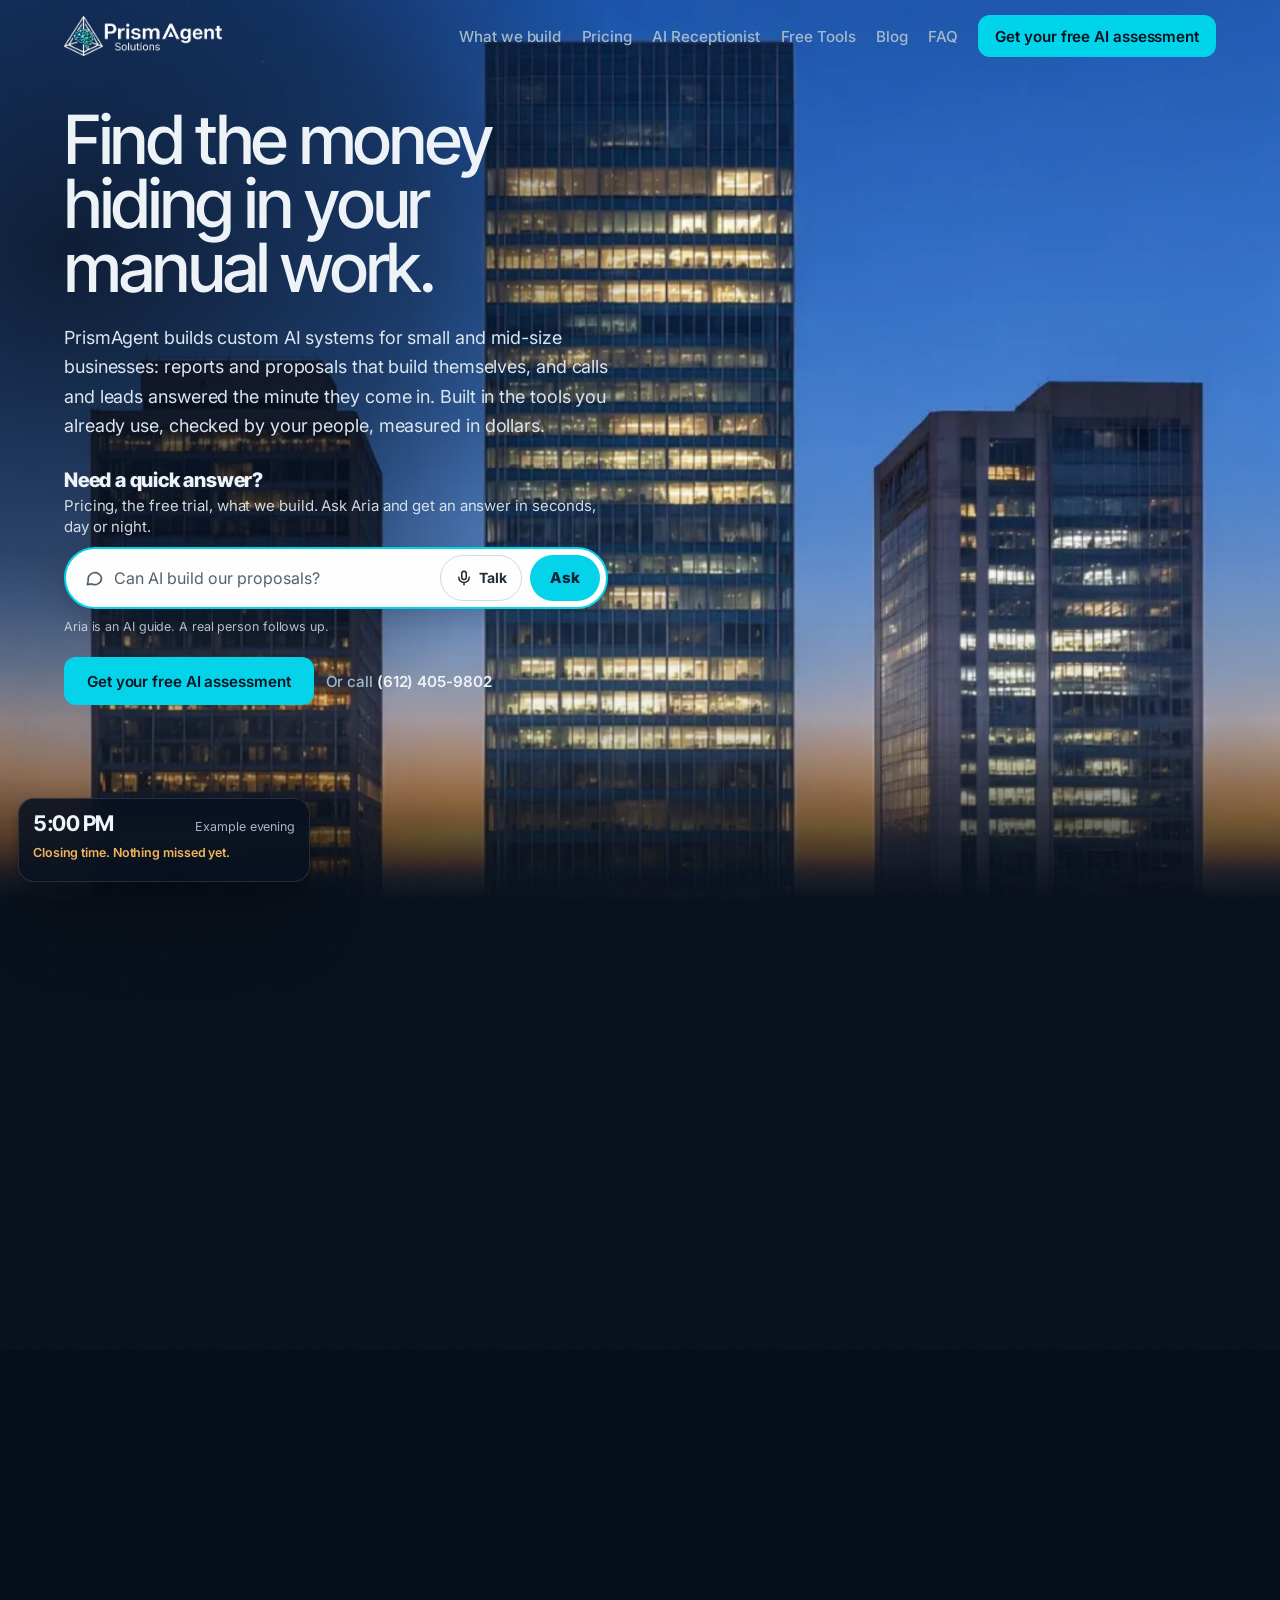
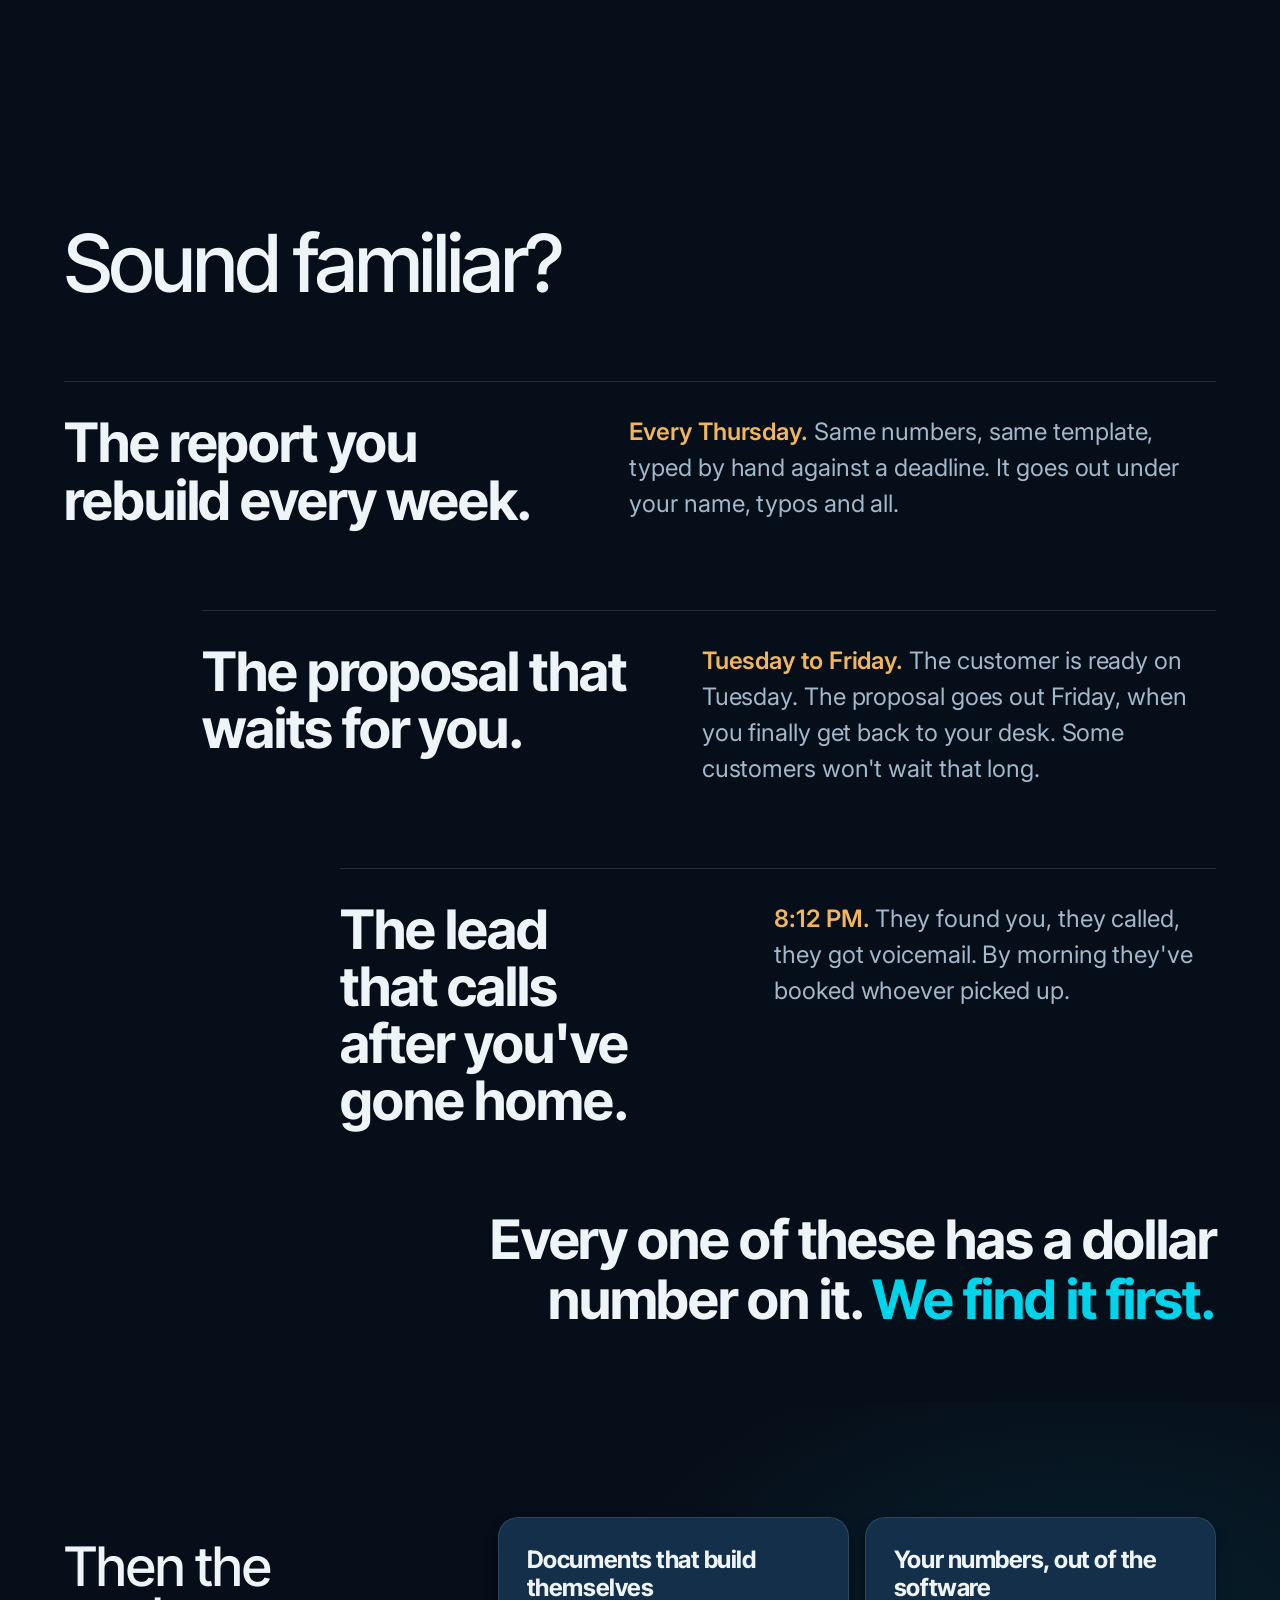
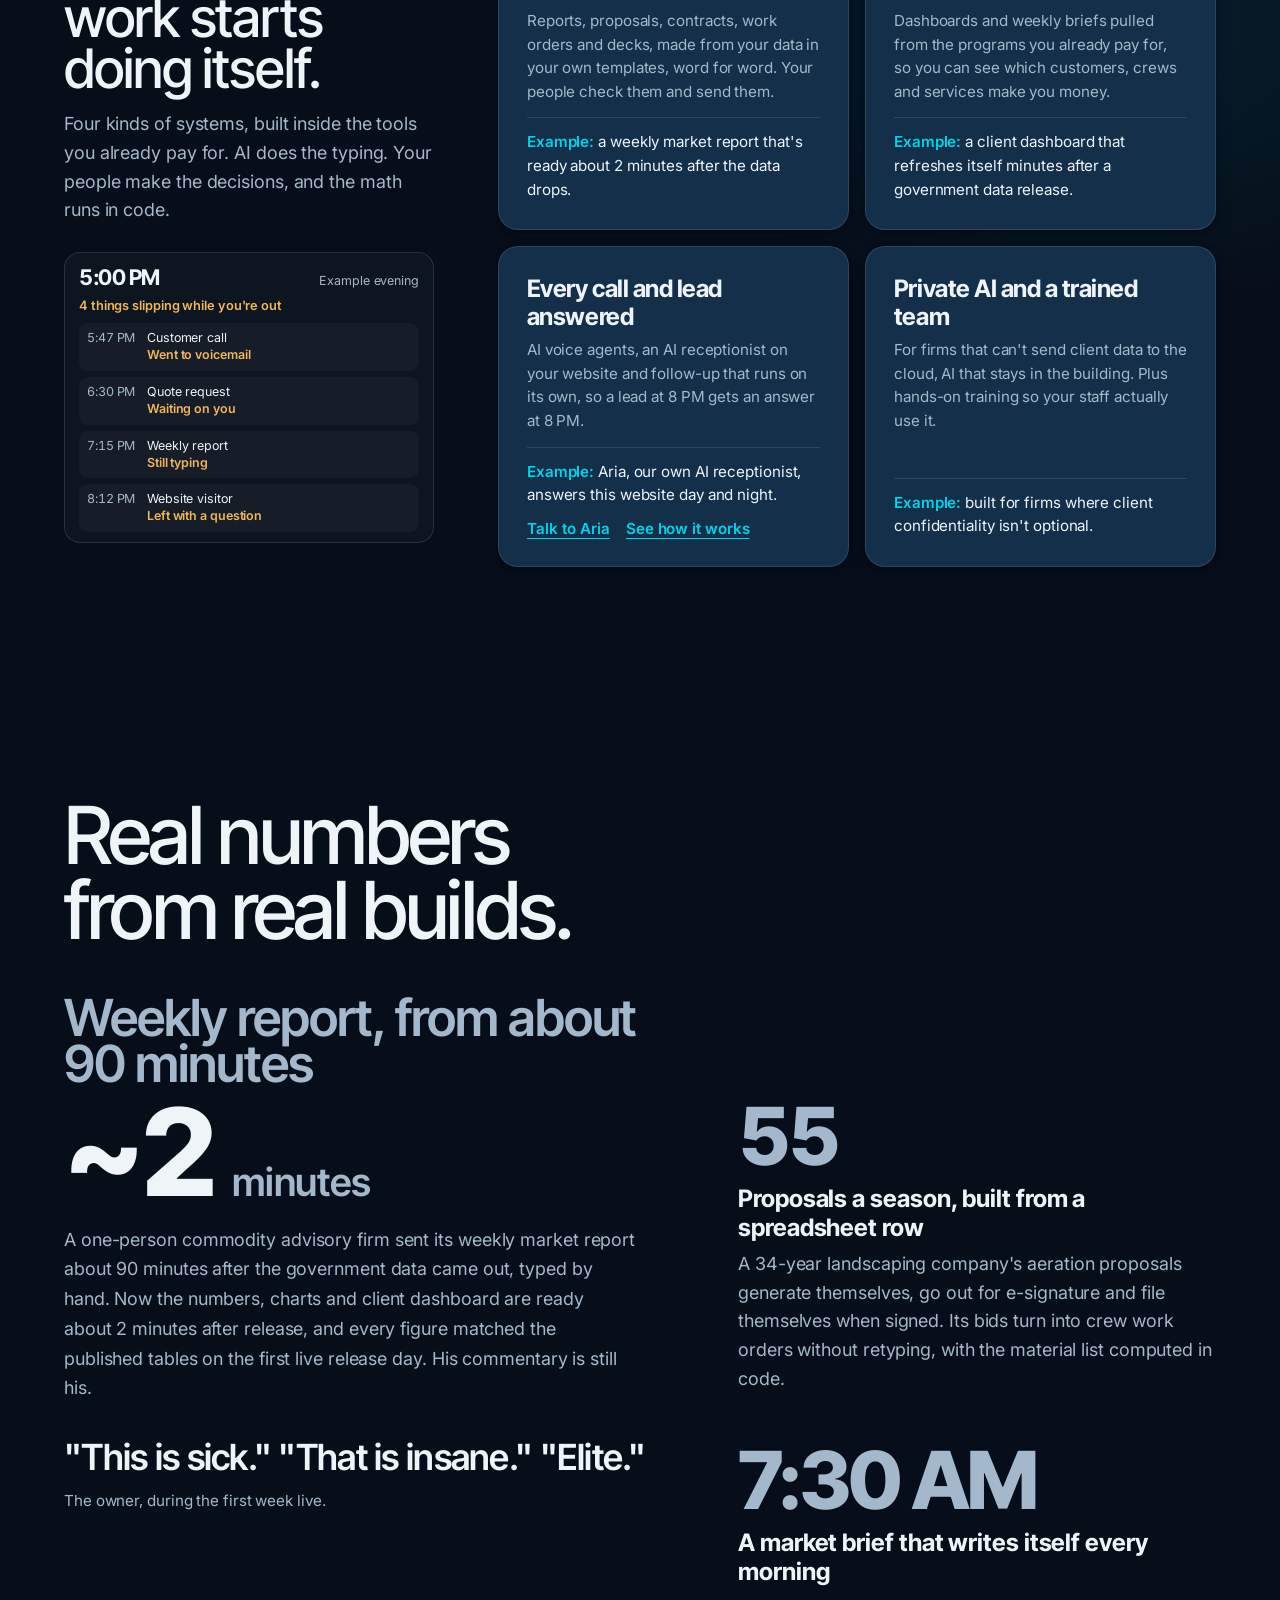
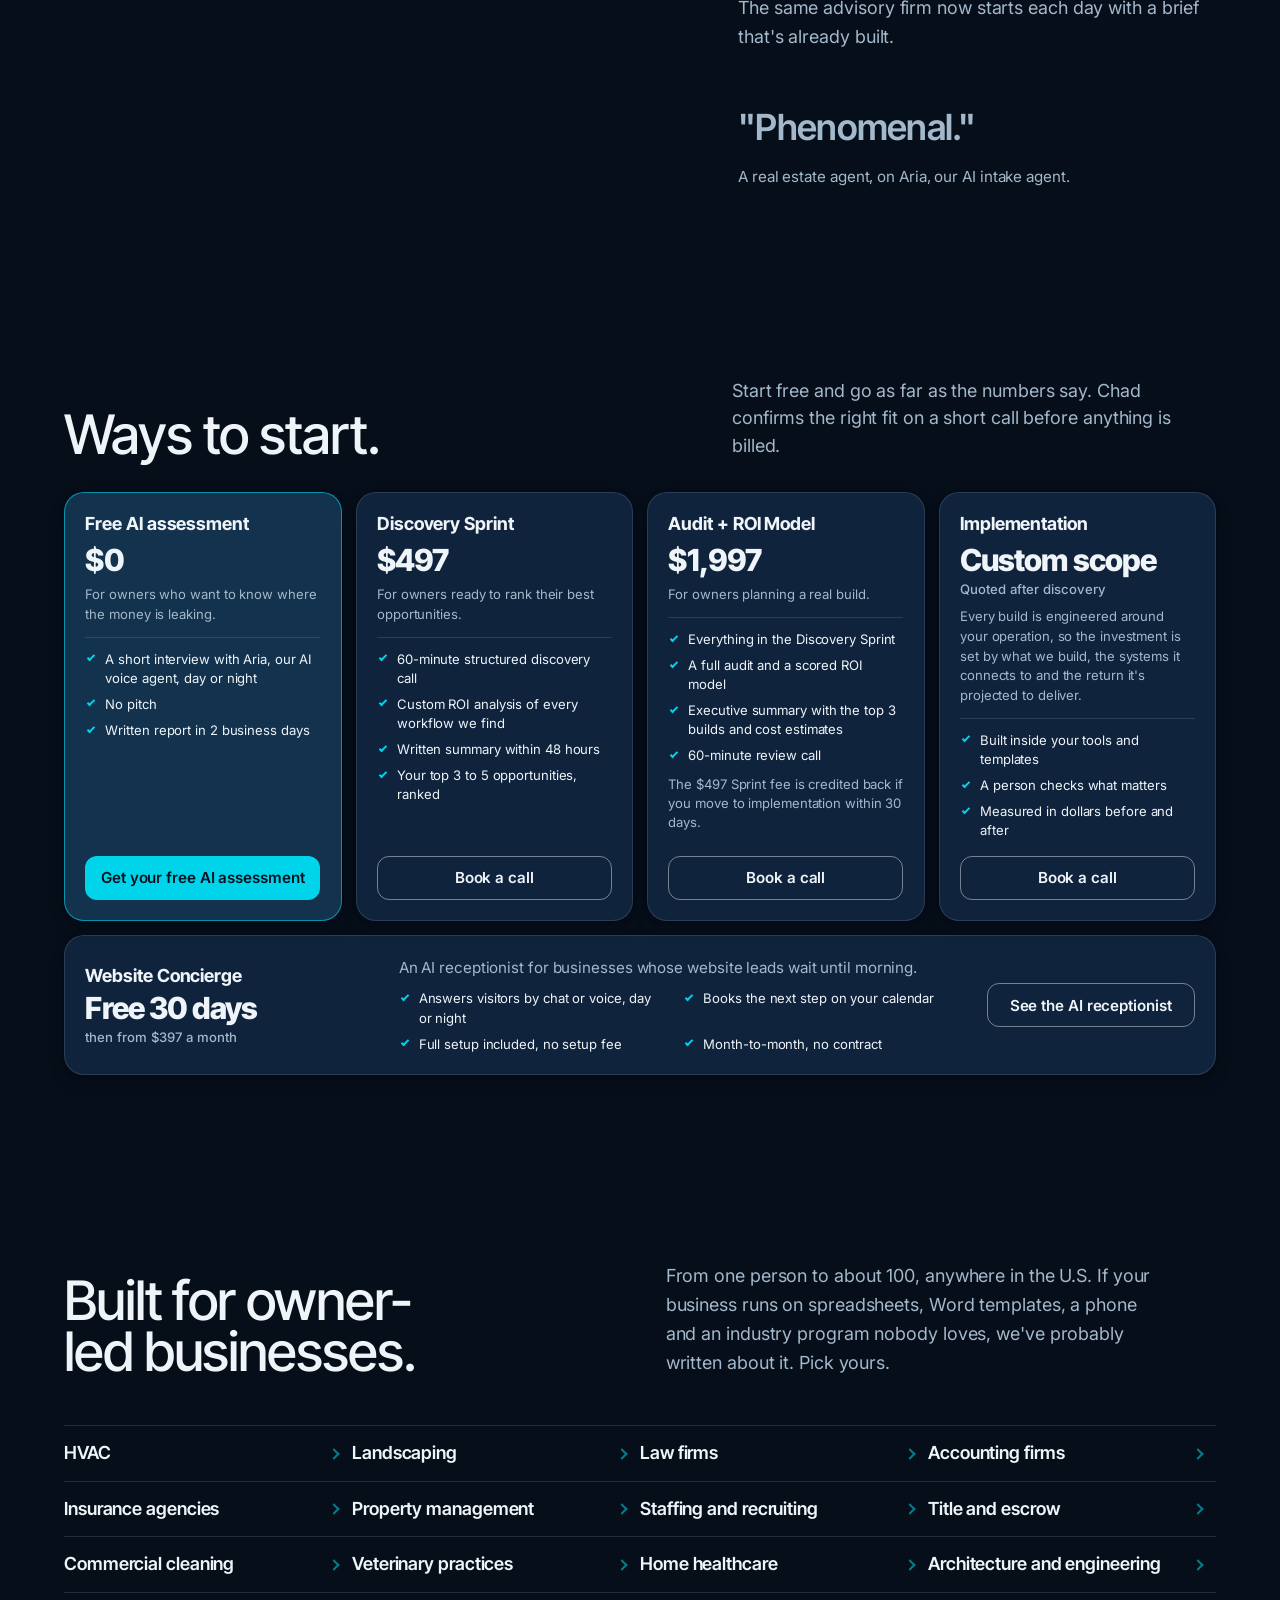
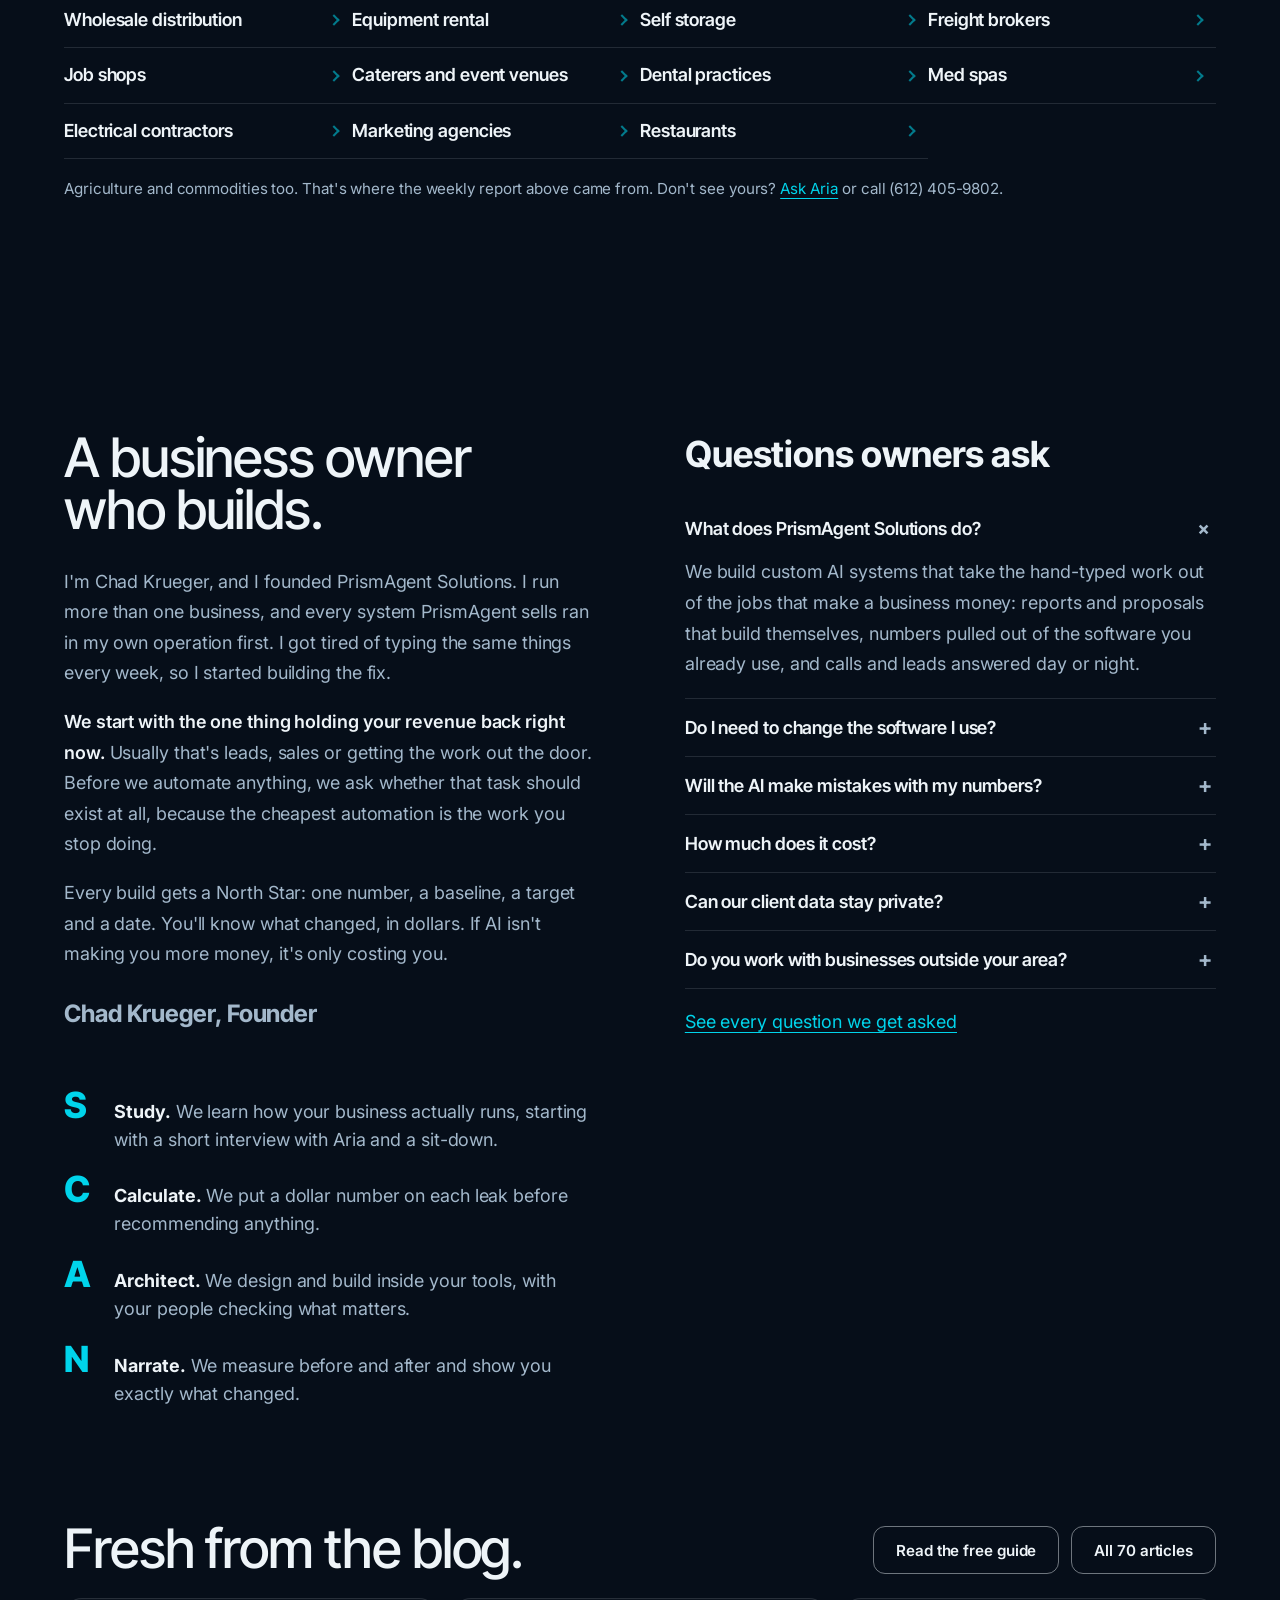
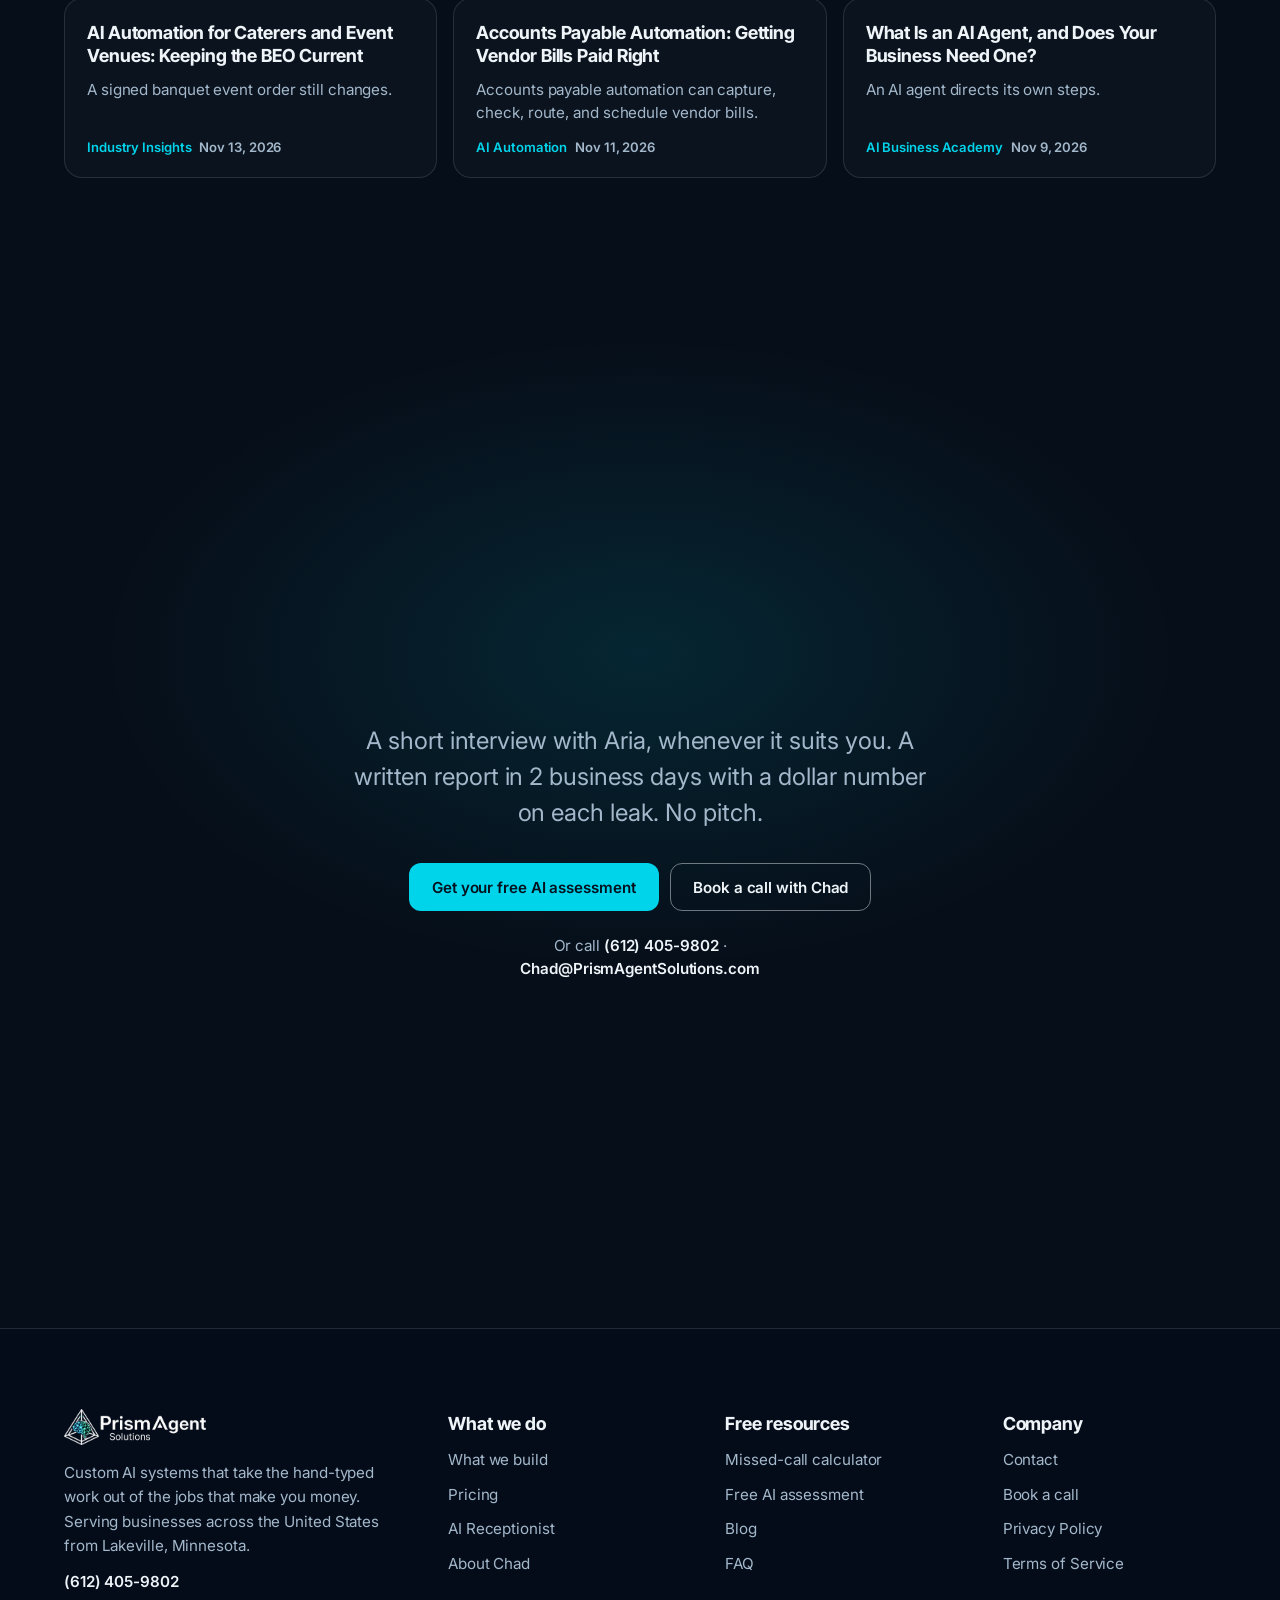
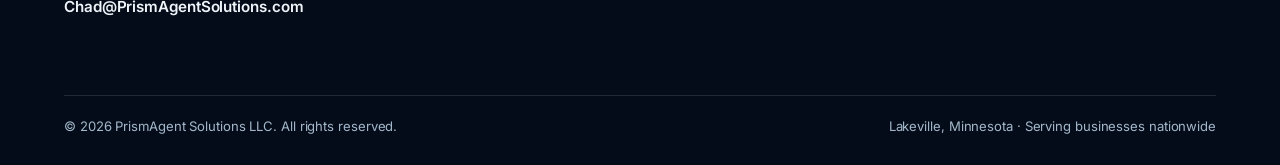
==== commit e68809d3: "Remove every eyebrow label from the site Co-Authored-By: Claude Opus 5.5 <noreply@anthropic.com> Cla" ====
--- a/index.html
+++ b/index.html
@@ -181,7 +181,7 @@
   border: 1px solid var(--sc-hairline); box-shadow: var(--sc-e3); font-family: var(--sc-font-text); transition: opacity .3s ease, transform .3s ease; }
 .night__top { display: flex; align-items: baseline; justify-content: space-between; gap: 10px; }
 .night__clock { font: 700 1.35rem/1 var(--sc-font-display); letter-spacing: -0.02em; font-variant-numeric: tabular-nums; }
-.night__label { font-size: .7rem; letter-spacing: .08em; text-transform: uppercase; color: var(--sc-ink-soft); }
+.night__label { font-size: .78rem; color: var(--sc-ink-soft); }
 .night__state { margin: 6px 0 8px; font-size: .78rem; color: var(--amber); font-weight: 600; transition: color .3s ease; }
 .night.is-handled .night__state { color: var(--sc-accent); }
 .night__list { list-style: none; margin: 0; padding: 0; display: grid; gap: 6px; }
@@ -259,10 +259,12 @@
 .latest a:hover { border-color: color-mix(in oklab, var(--sc-accent) 50%, transparent); transform: translateY(-2px); }
 .latest .m { font: 600 var(--sc-t-xs) var(--sc-font-text); color: var(--sc-ink-soft); }
 .latest .m b { color: var(--sc-accent); font-weight: 600; margin-right: 8px; }
-.latest h3 { margin: 12px 0 10px; font: 700 var(--sc-t-base)/1.3 var(--sc-font-display); }
+.latest h3 { margin: 0 0 10px; font: 700 var(--sc-t-base)/1.3 var(--sc-font-display); }
+.latest .m { margin-top: auto; padding-top: 14px; }
 .latest p { margin: 0; color: var(--sc-ink-soft); font-size: var(--sc-t-sm); line-height: 1.55; }
 @media (max-width: 900px) { .latest { grid-template-columns: 1fr; } }
 .faq .all { margin-top: 18px; display: inline-block; }
+.leak p strong.when { color: var(--amber); font-weight: 600; }
 .close .mail { margin-top: 6px; }
 </style>
 </head>
@@ -341,16 +343,16 @@
       <h2 class="sc-display sc-display--lg" data-sc-in data-sc-kinetic="lines">Sound familiar?</h2>
 
       <article class="leak" data-sc-in data-sc-stagger="90" data-night="1">
-        <div><span class="time">Every Thursday</span><h3>The report you rebuild every week.</h3></div>
-        <p>Same numbers, same template, typed by hand against a deadline. It goes out under your name, typos and all.</p>
+        <div><h3>The report you rebuild every week.</h3></div>
+        <p><strong class="when">Every Thursday.</strong> Same numbers, same template, typed by hand against a deadline. It goes out under your name, typos and all.</p>
       </article>
       <article class="leak" data-sc-in data-sc-stagger="90" data-night="2">
-        <div><span class="time">Tuesday to Friday</span><h3>The proposal that waits for you.</h3></div>
-        <p>The customer is ready on Tuesday. The proposal goes out Friday, when you finally get back to your desk. Some customers won't wait that long.</p>
+        <div><h3>The proposal that waits for you.</h3></div>
+        <p><strong class="when">Tuesday to Friday.</strong> The customer is ready on Tuesday. The proposal goes out Friday, when you finally get back to your desk. Some customers won't wait that long.</p>
       </article>
       <article class="leak" data-sc-in data-sc-stagger="90" data-night="3">
-        <div><span class="time">8:12 PM</span><h3>The lead that calls after you've gone home.</h3></div>
-        <p>They found you, they called, they got voicemail. By morning they've booked whoever picked up.</p>
+        <div><h3>The lead that calls after you've gone home.</h3></div>
+        <p><strong class="when">8:12 PM.</strong> They found you, they called, they got voicemail. By morning they've booked whoever picked up.</p>
       </article>
 
       <p class="turnline" data-sc-in data-night="4">Every one of these has a dollar number on it. <em>We find it first.</em></p>
@@ -407,7 +409,7 @@
       <h2 class="sc-display sc-display--lg" data-sc-in data-sc-kinetic="lines">Real numbers from real builds.</h2>
       <div class="grid">
         <div class="story" data-sc-in data-sc-stagger="80">
-          <span class="tag">Results story, live and measured</span>
+          
           <p class="figure"><span class="from">Weekly report, from about 90 minutes</span>~<span data-sc-count="90 2" data-sc-count-ms="1600">2</span> <small>minutes</small></p>
           <p>A one-person commodity advisory firm sent its weekly market report about 90 minutes after the government data came out, typed by hand. Now the numbers, charts and client dashboard are ready about 2 minutes after release, and every figure matched the published tables on the first live release day. His commentary is still his.</p>
           <p class="quote">"This is sick." "That is insane." "Elite."</p>
@@ -473,7 +475,7 @@
       </div>
         <article class="offer offer--wide" data-sc-in>
           <div class="ow__head">
-            <p class="kicker">AI receptionist</p>
+            
             <h3 class="name">Website Concierge</h3>
             <p class="amt">Free 30 days<small>then from $397 a month</small></p>
           </div>
@@ -559,9 +561,9 @@
         <div style="display:flex;gap:12px;flex-wrap:wrap"><a class="btn btn--ghost" href="blog/small-business-owners-guide-to-ai.html">Read the free guide</a><a class="btn btn--ghost" href="blog/index.html">All 70 articles</a></div>
       </div>
       <div class="latest" data-sc-in data-sc-stagger="70">
-        <a href="https://www.prismagentsolutions.com/blog/ai-automation-for-caterers-and-event-venues"><span class="m"><b>Industry Insights</b><time datetime="2026-11-13">Nov 13, 2026</time></span><h3>AI Automation for Caterers and Event Venues: Keeping the BEO Current</h3><p>A signed banquet event order still changes.</p></a>
-        <a href="https://www.prismagentsolutions.com/blog/accounts-payable-automation"><span class="m"><b>AI Automation</b><time datetime="2026-11-11">Nov 11, 2026</time></span><h3>Accounts Payable Automation: Getting Vendor Bills Paid Right</h3><p>Accounts payable automation can capture, check, route, and schedule vendor bills.</p></a>
-        <a href="https://www.prismagentsolutions.com/blog/what-is-an-ai-agent"><span class="m"><b>AI Business Academy</b><time datetime="2026-11-09">Nov 9, 2026</time></span><h3>What Is an AI Agent, and Does Your Business Need One?</h3><p>An AI agent directs its own steps.</p></a>
+        <a href="https://www.prismagentsolutions.com/blog/ai-automation-for-caterers-and-event-venues"><h3>AI Automation for Caterers and Event Venues: Keeping the BEO Current</h3><p>A signed banquet event order still changes.</p><span class="m"><b>Industry Insights</b><time datetime="2026-11-13">Nov 13, 2026</time></span></a>
+        <a href="https://www.prismagentsolutions.com/blog/accounts-payable-automation"><h3>Accounts Payable Automation: Getting Vendor Bills Paid Right</h3><p>Accounts payable automation can capture, check, route, and schedule vendor bills.</p><span class="m"><b>AI Automation</b><time datetime="2026-11-11">Nov 11, 2026</time></span></a>
+        <a href="https://www.prismagentsolutions.com/blog/what-is-an-ai-agent"><h3>What Is an AI Agent, and Does Your Business Need One?</h3><p>An AI agent directs its own steps.</p><span class="m"><b>AI Business Academy</b><time datetime="2026-11-09">Nov 9, 2026</time></span></a>
       </div>
     </div>
   </section>
--- a/assets/site.css
+++ b/assets/site.css
@@ -69,7 +69,7 @@
 .site-foot .cols { max-width: var(--sc-maxw); margin: 0 auto; display: grid; grid-template-columns: minmax(0, 1.5fr) repeat(3, minmax(0, 1fr)); gap: clamp(2rem, 5vw, 4rem); }
 .site-foot img { height: 36px; width: auto; display: block; margin-bottom: 16px; }
 .site-foot p { margin: 0 0 12px; max-width: 40ch; line-height: 1.6; }
-.site-foot h2 { font: 600 var(--sc-t-xs) var(--sc-font-text); letter-spacing: var(--sc-track-wide); text-transform: uppercase; color: var(--sc-ink); margin: 6px 0 14px; }
+.site-foot h2 { font: 700 var(--sc-t-base) var(--sc-font-display); color: var(--sc-ink); margin: 4px 0 14px; }
 .site-foot ul { list-style: none; margin: 0; padding: 0; display: grid; gap: 10px; }
 .site-foot a { text-decoration: none; }
 .site-foot a:hover { color: var(--sc-ink); }
@@ -91,7 +91,7 @@
 .crumbs a { text-decoration: none; color: var(--sc-ink-soft); }
 .crumbs a:hover { color: var(--sc-ink); }
 .crumbs span[aria-hidden] { opacity: .5; }
-.eyebrow { display: inline-block; font: 600 var(--sc-t-xs) var(--sc-font-text); letter-spacing: var(--sc-track-wide); text-transform: uppercase; color: var(--sc-accent); margin-bottom: var(--sc-4); }
+/* No eyebrows: never put a small label above a heading (Chad's rule, Nov 15, 2026). */
 
 /* ------------------------------------------------------------- shared ---- */
 .section { padding-block: clamp(3.5rem, 8vw, 7rem); }
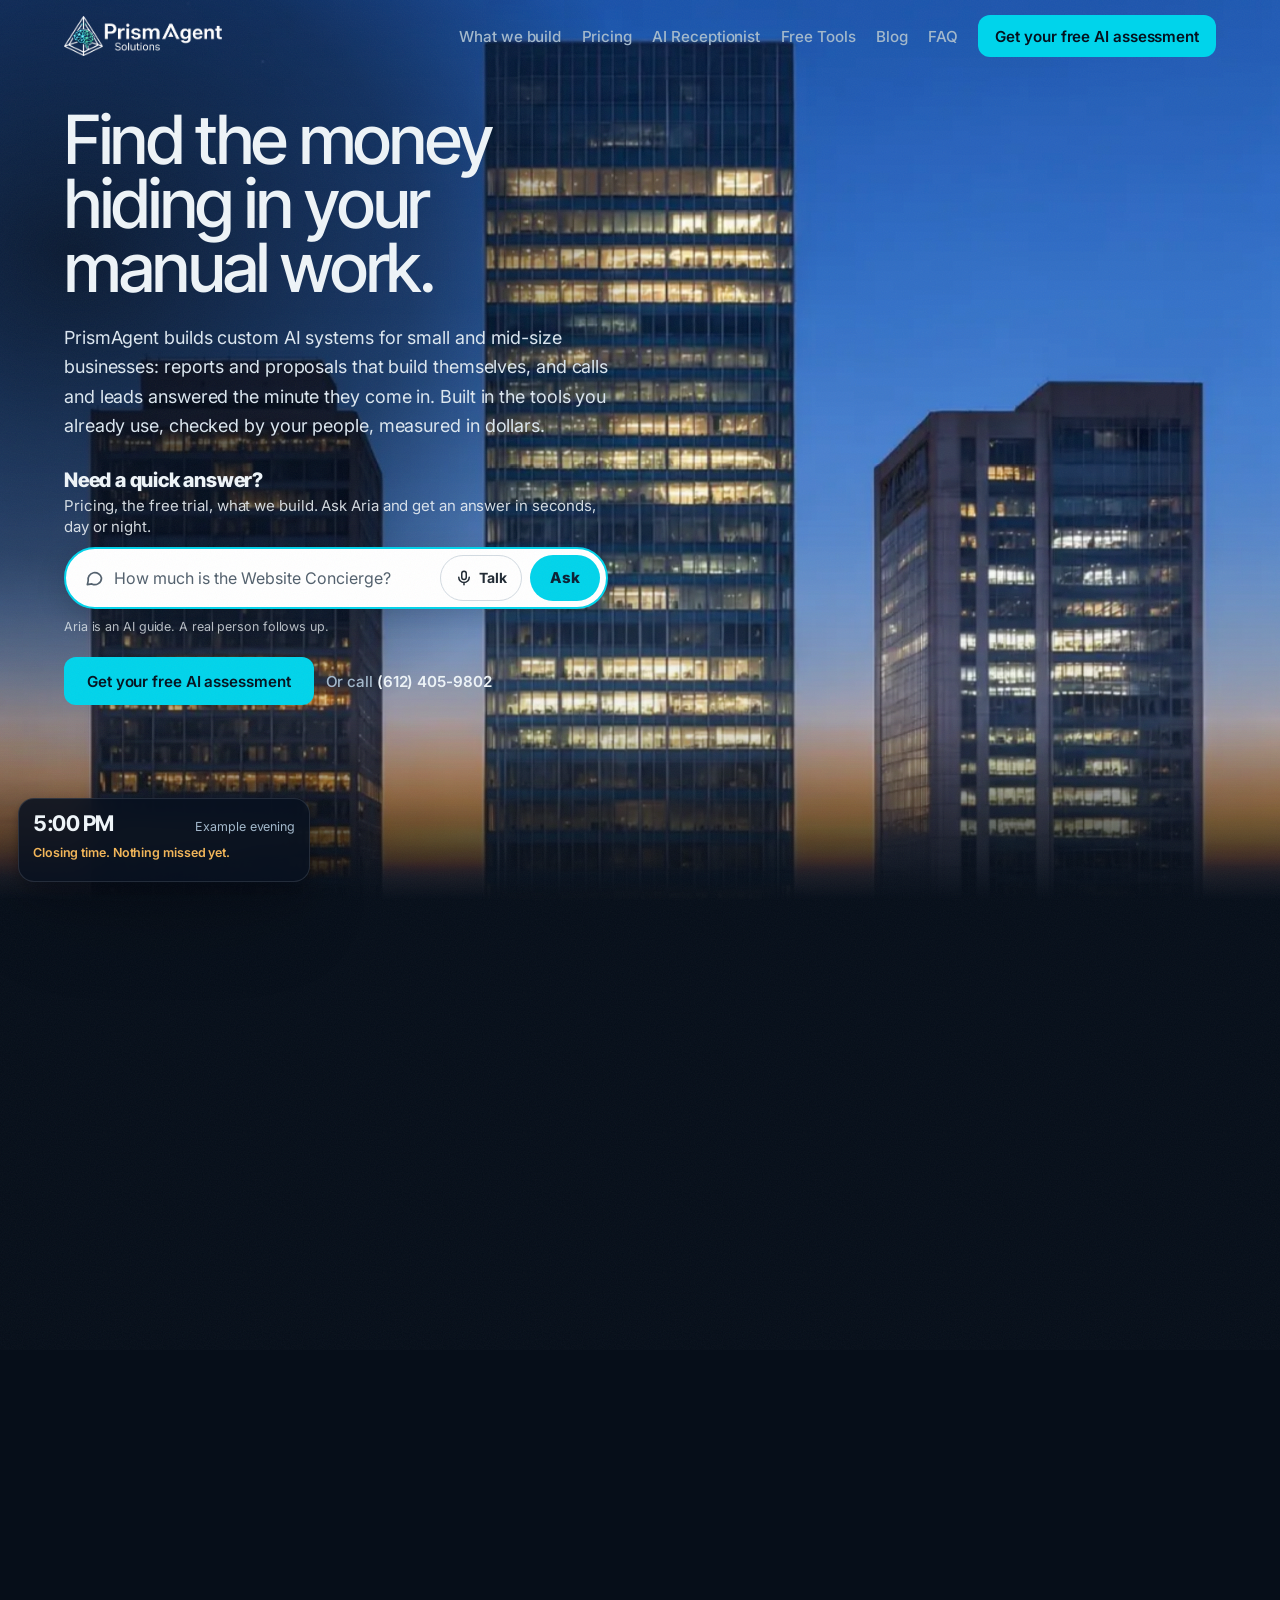
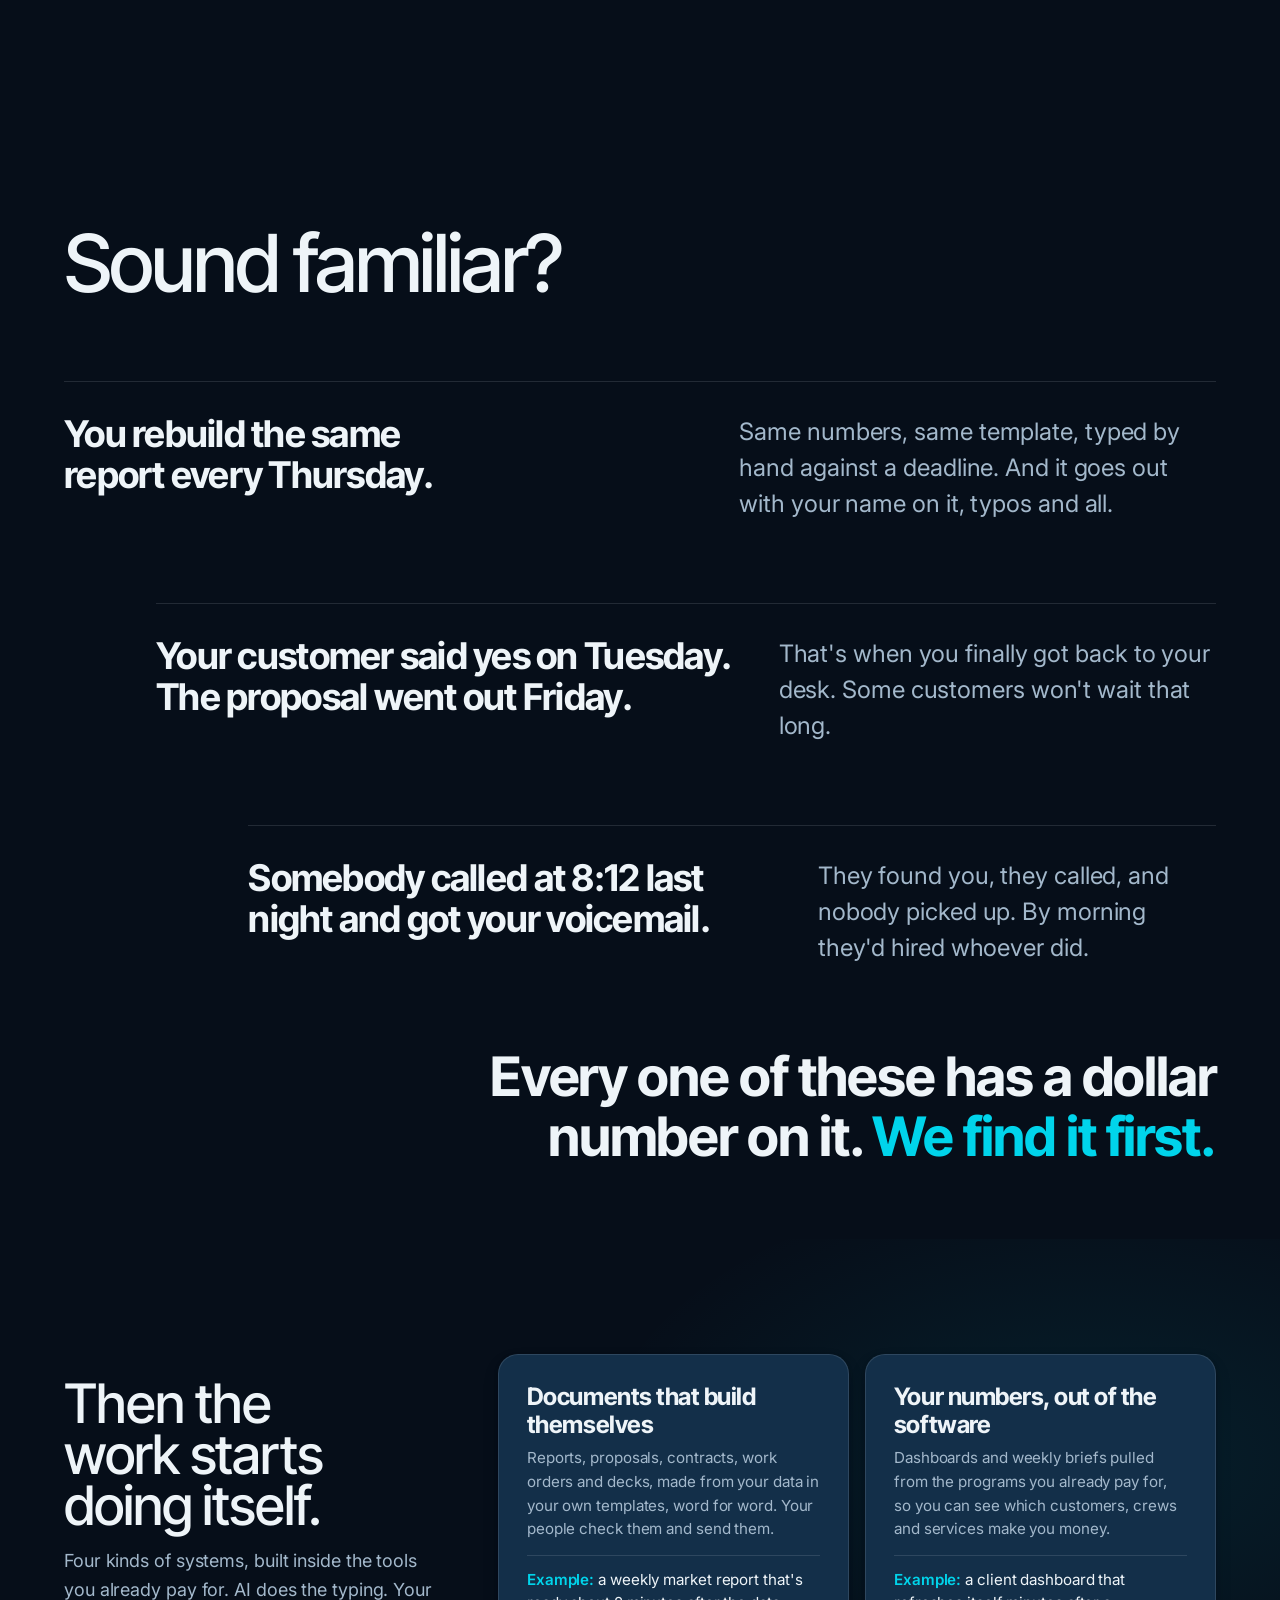
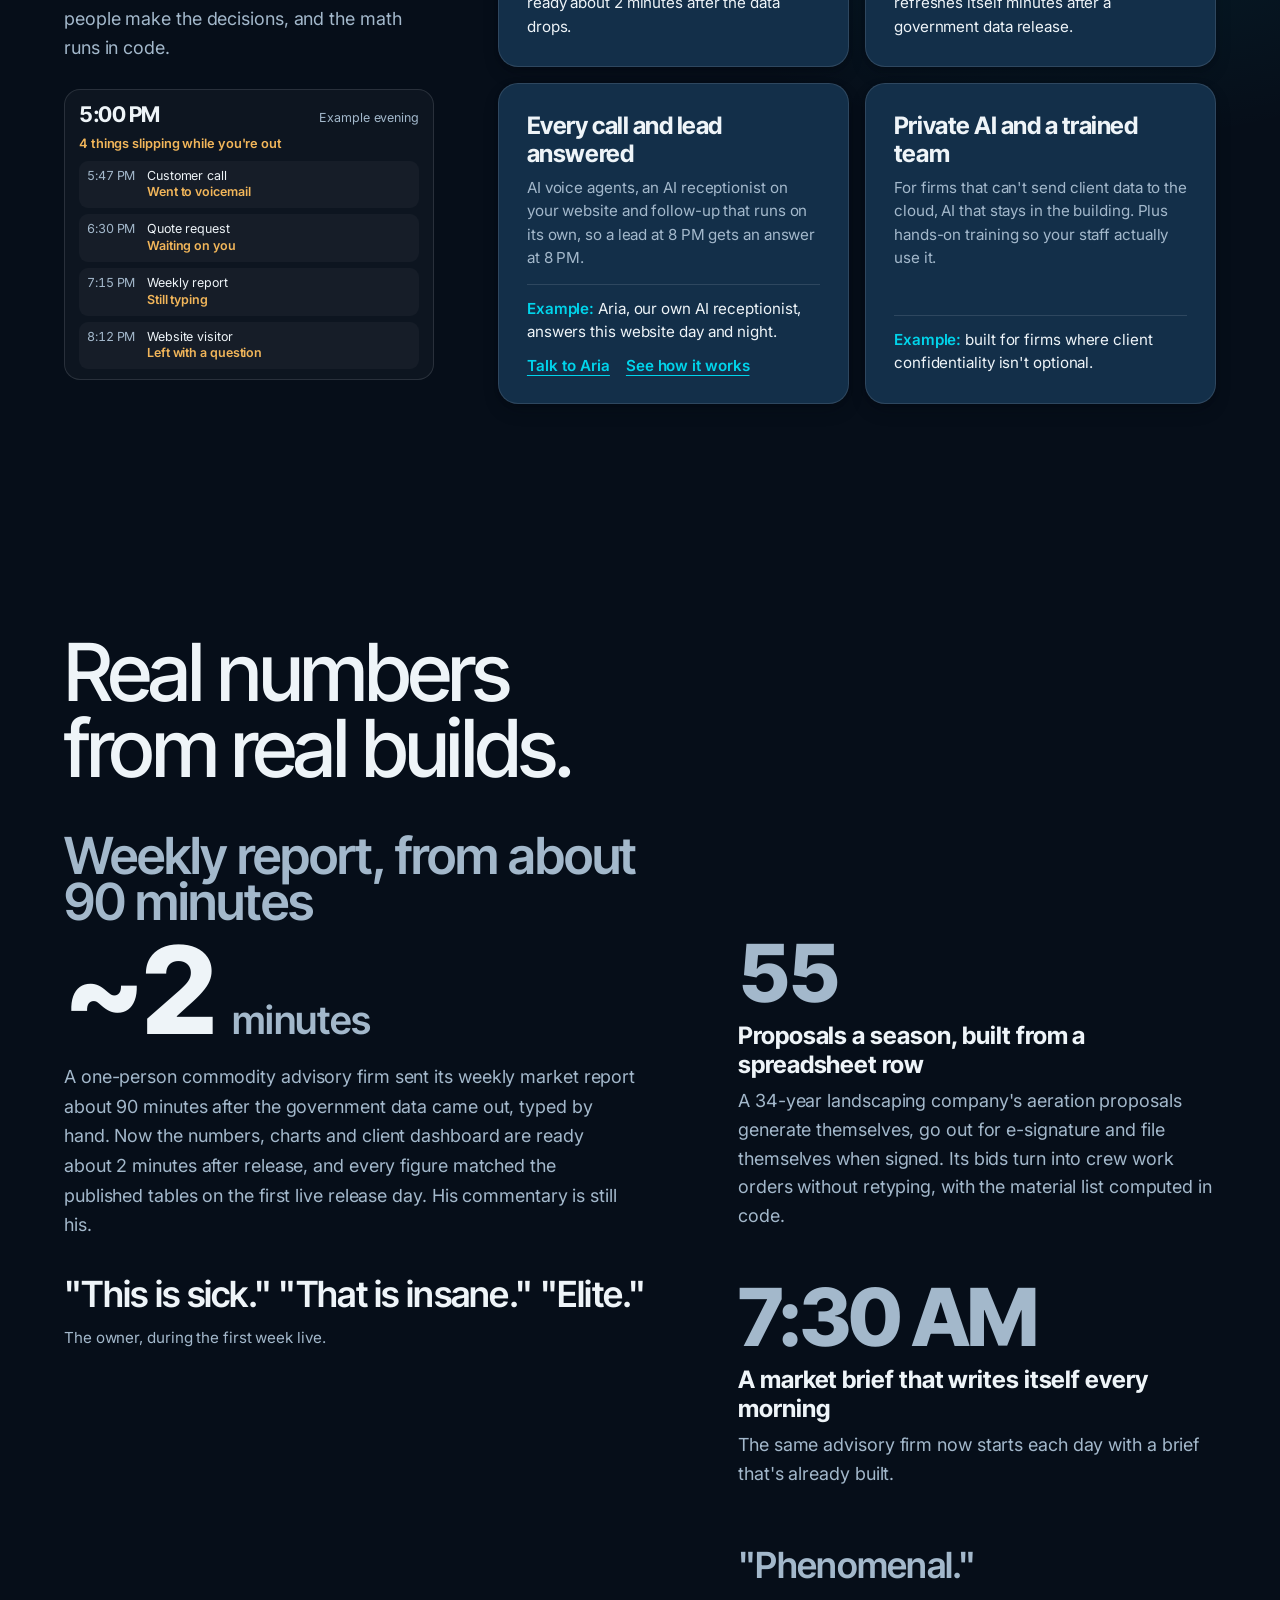
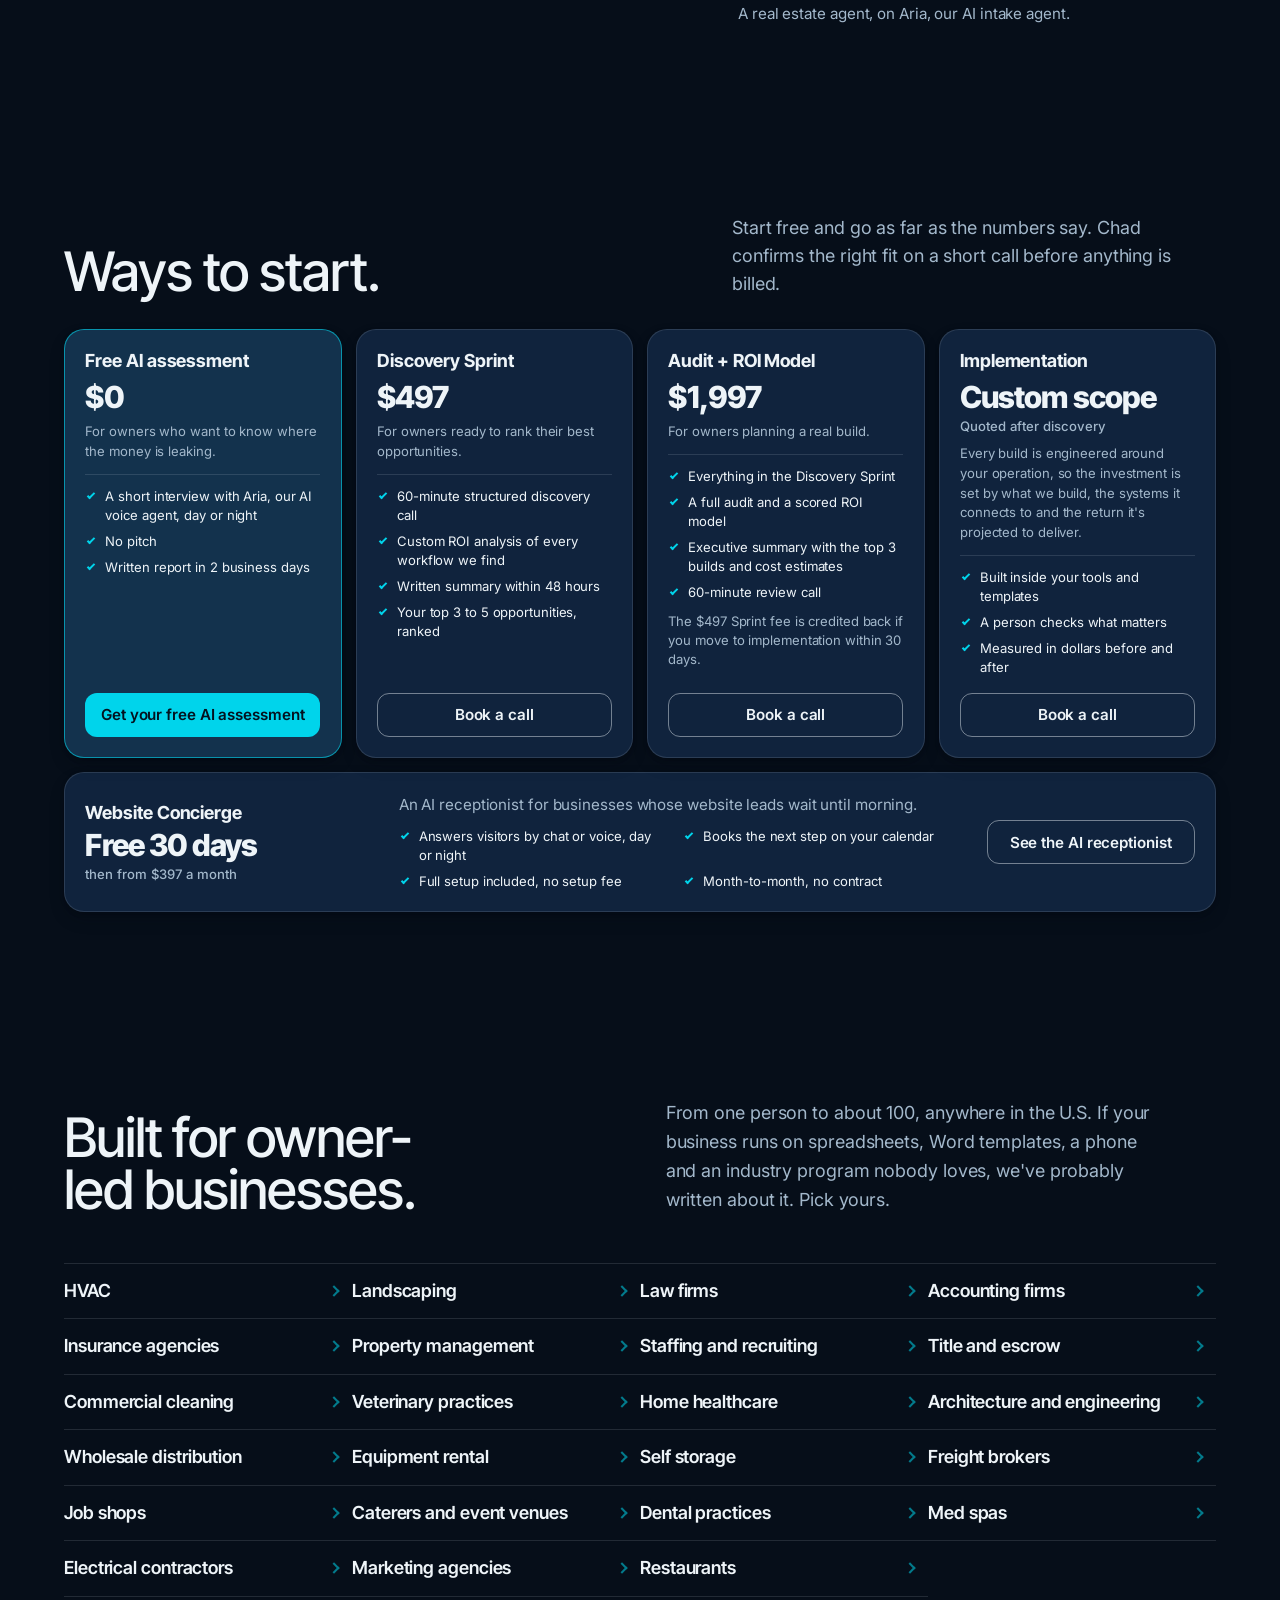
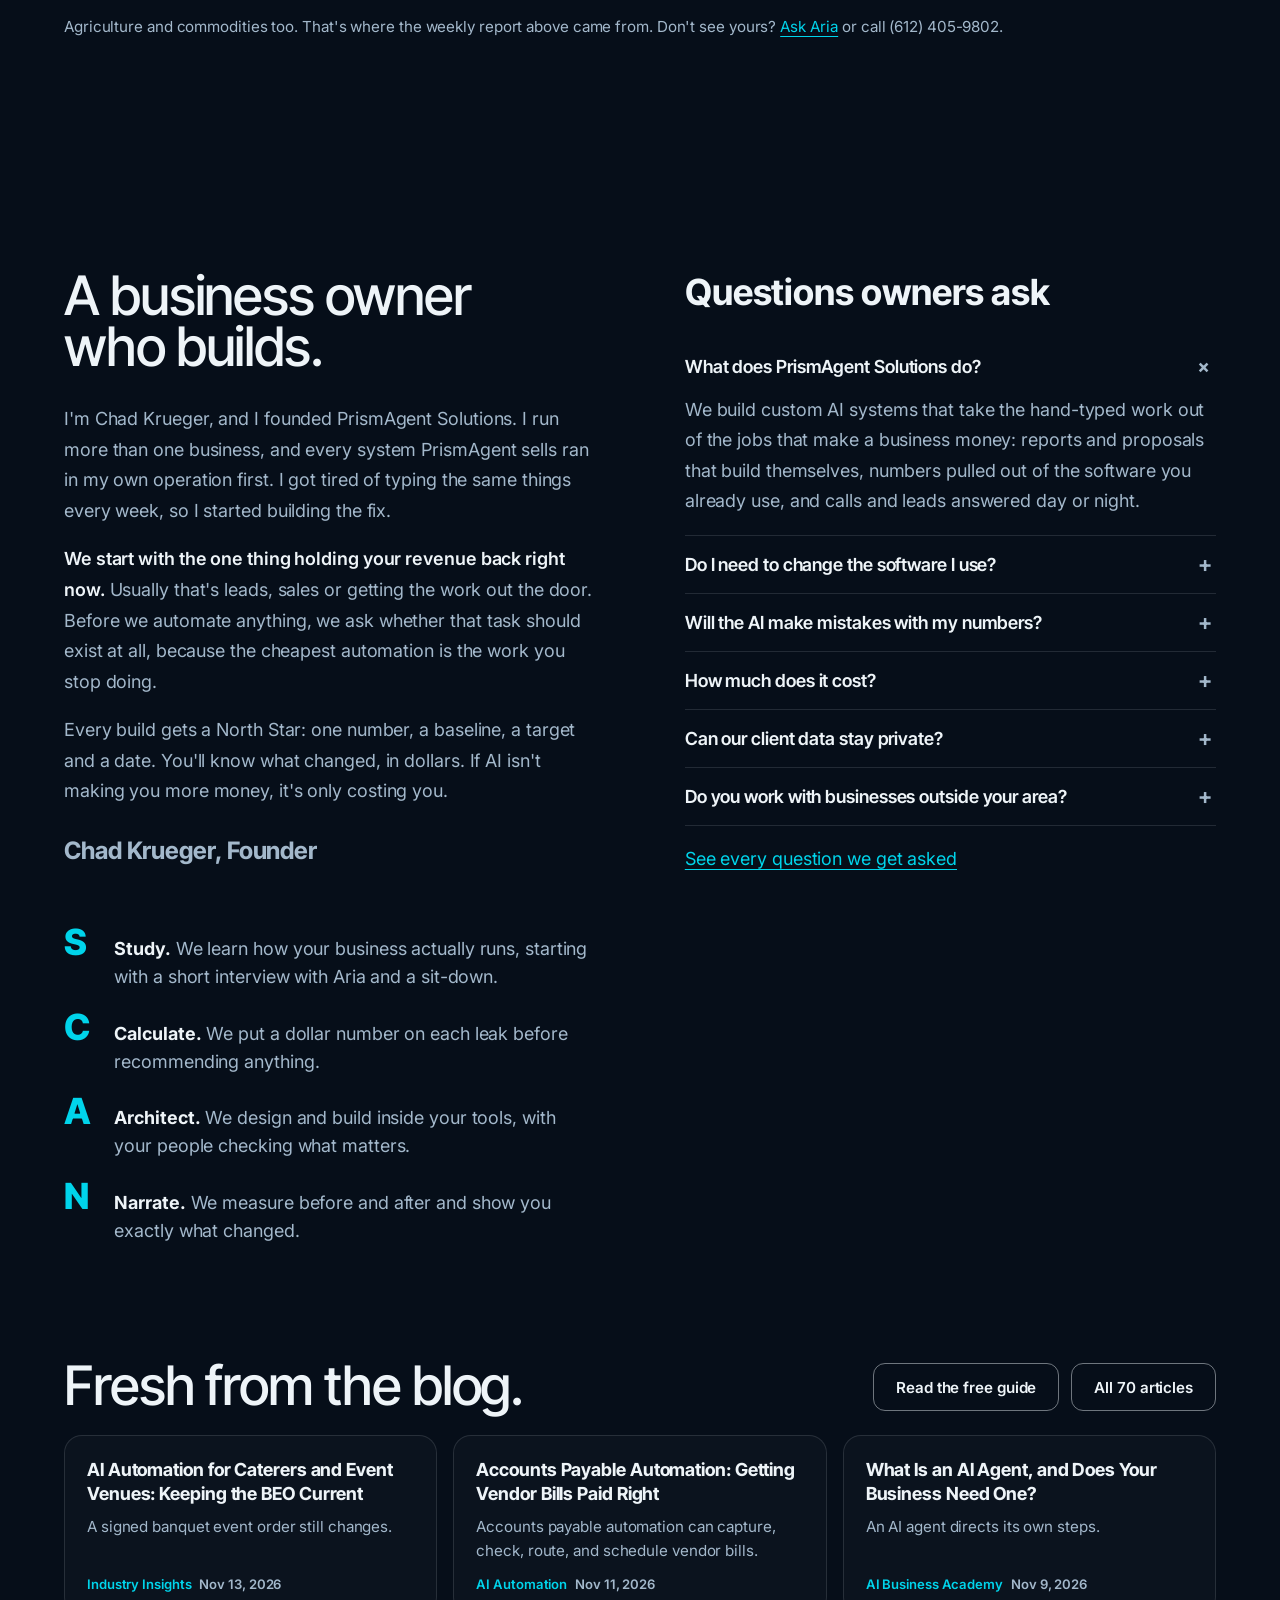
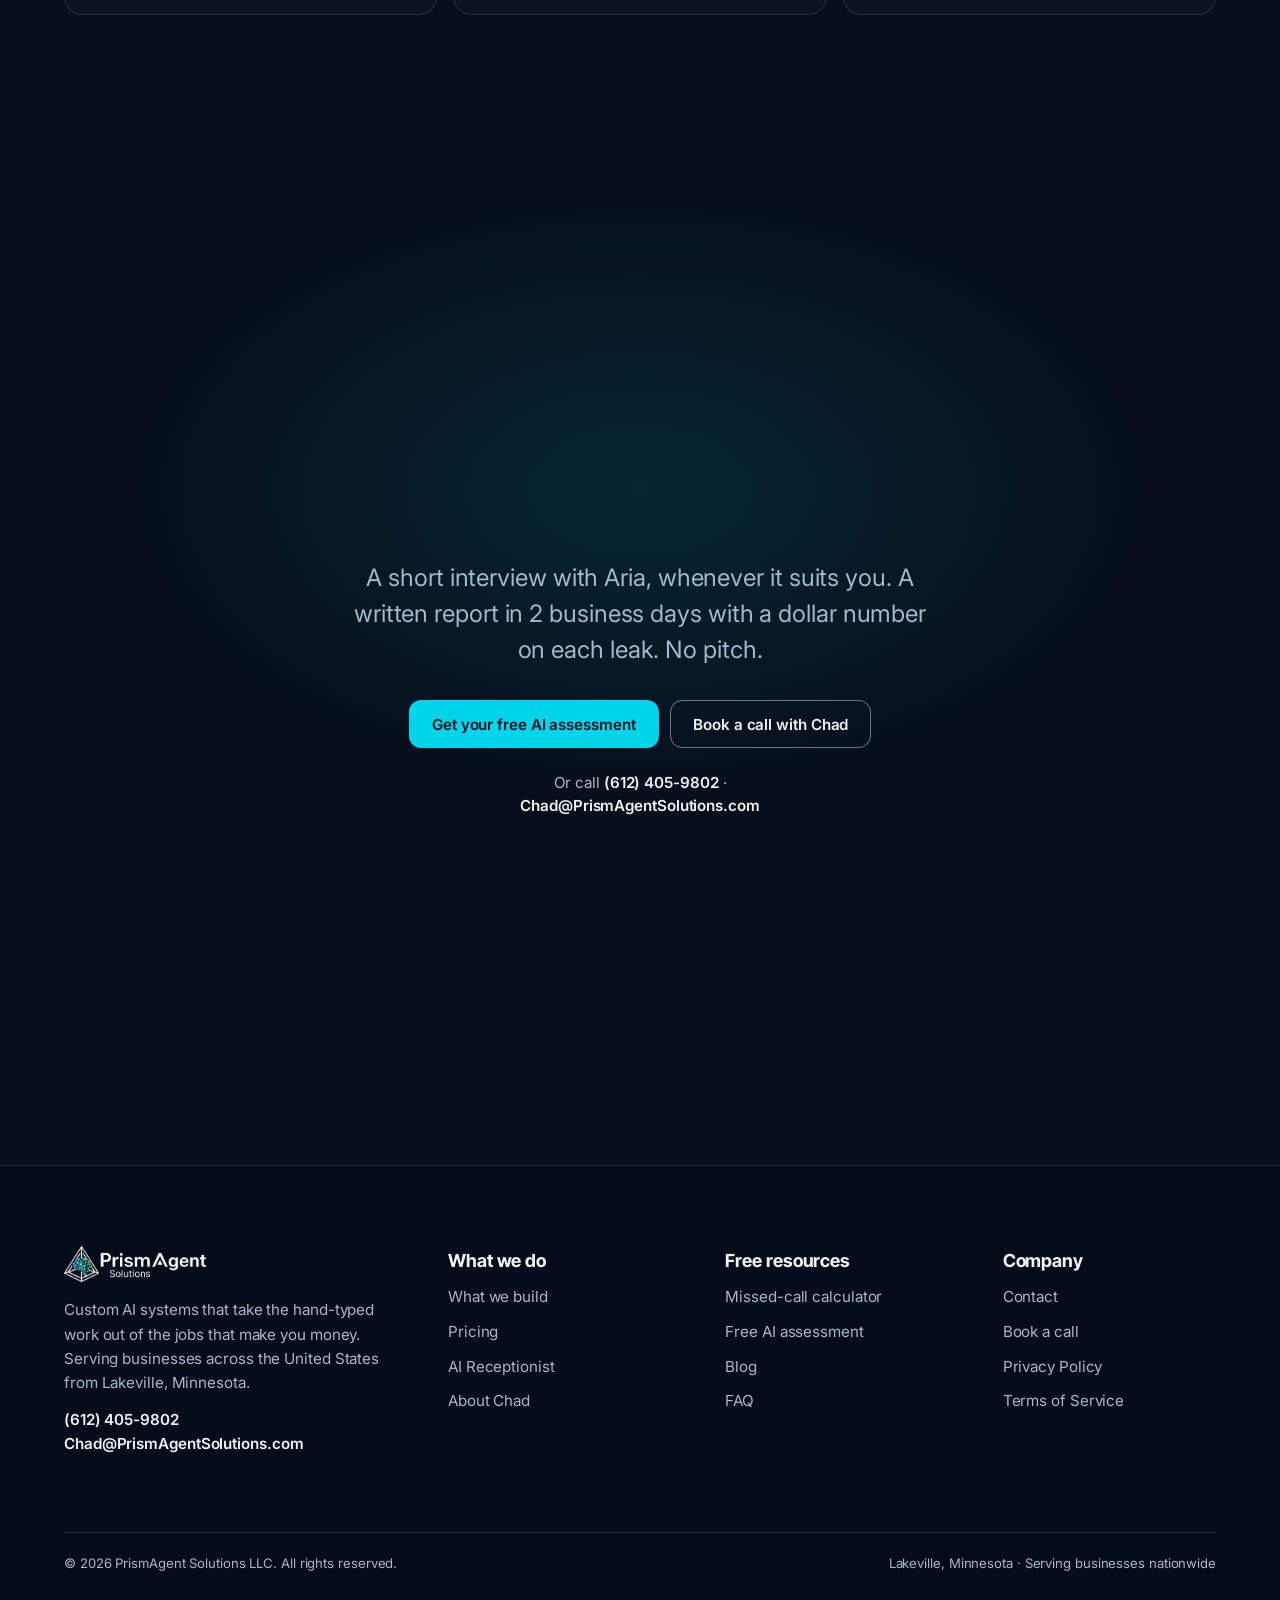
==== commit 9f8a399d: "Rewrite the Sound familiar? headlines as plain sentences (no AI noun-phrase pattern) Co-Authored-By:" ====
--- a/index.html
+++ b/index.html
@@ -71,10 +71,10 @@
 .tension { padding-bottom: clamp(3rem, 8vh, 6rem); }
 .tension .sc-wrap { display: grid; gap: clamp(3rem, 9vh, 7rem); }
 .tension h2 { margin: 0; max-width: 14ch; }
-.leak { display: grid; grid-template-columns: minmax(0, 1fr) minmax(0, 1.1fr); gap: var(--sc-6); align-items: start; padding-top: var(--sc-6); border-top: 1px solid var(--sc-hairline); }
-.leak:nth-of-type(2) { margin-left: 12%; }
-.leak:nth-of-type(3) { margin-left: 24%; }
-.leak h3 { margin: 0; font: 700 var(--sc-t-2xl)/1.05 var(--sc-font-display); letter-spacing: var(--sc-track-snug); text-wrap: balance; }
+.leak { display: grid; grid-template-columns: minmax(0, 1.35fr) minmax(0, 1fr); gap: var(--sc-6); align-items: start; padding-top: var(--sc-6); border-top: 1px solid var(--sc-hairline); }
+.leak:nth-of-type(2) { margin-left: 8%; }
+.leak:nth-of-type(3) { margin-left: 16%; }
+.leak h3 { margin: 0; font: 700 clamp(1.6rem, 1.1rem + 1.5vw, 2.5rem)/1.1 var(--sc-font-display); letter-spacing: var(--sc-track-snug); text-wrap: balance; }
 .leak p { margin: 0; color: var(--sc-ink-soft); max-width: 40ch; font-size: var(--sc-t-lg); line-height: 1.5; }
 .leak .time { display: block; font: 600 var(--sc-t-xs) var(--sc-font-text); letter-spacing: .08em; text-transform: uppercase; color: var(--amber); margin-bottom: var(--sc-3); }
 .tension .turnline { font: 700 var(--sc-t-2xl)/1.1 var(--sc-font-display); letter-spacing: var(--sc-track-snug); max-width: 22ch; margin: 0 0 0 auto; text-align: right; }
@@ -343,16 +343,16 @@
       <h2 class="sc-display sc-display--lg" data-sc-in data-sc-kinetic="lines">Sound familiar?</h2>
 
       <article class="leak" data-sc-in data-sc-stagger="90" data-night="1">
-        <div><h3>The report you rebuild every week.</h3></div>
-        <p><strong class="when">Every Thursday.</strong> Same numbers, same template, typed by hand against a deadline. It goes out under your name, typos and all.</p>
+        <div><h3>You rebuild the same report every Thursday.</h3></div>
+        <p>Same numbers, same template, typed by hand against a deadline. And it goes out with your name on it, typos and all.</p>
       </article>
       <article class="leak" data-sc-in data-sc-stagger="90" data-night="2">
-        <div><h3>The proposal that waits for you.</h3></div>
-        <p><strong class="when">Tuesday to Friday.</strong> The customer is ready on Tuesday. The proposal goes out Friday, when you finally get back to your desk. Some customers won't wait that long.</p>
+        <div><h3>Your customer said yes on Tuesday. The proposal went out Friday.</h3></div>
+        <p>That's when you finally got back to your desk. Some customers won't wait that long.</p>
       </article>
       <article class="leak" data-sc-in data-sc-stagger="90" data-night="3">
-        <div><h3>The lead that calls after you've gone home.</h3></div>
-        <p><strong class="when">8:12 PM.</strong> They found you, they called, they got voicemail. By morning they've booked whoever picked up.</p>
+        <div><h3>Somebody called at 8:12 last night and got your voicemail.</h3></div>
+        <p>They found you, they called, and nobody picked up. By morning they'd hired whoever did.</p>
       </article>
 
       <p class="turnline" data-sc-in data-night="4">Every one of these has a dollar number on it. <em>We find it first.</em></p>
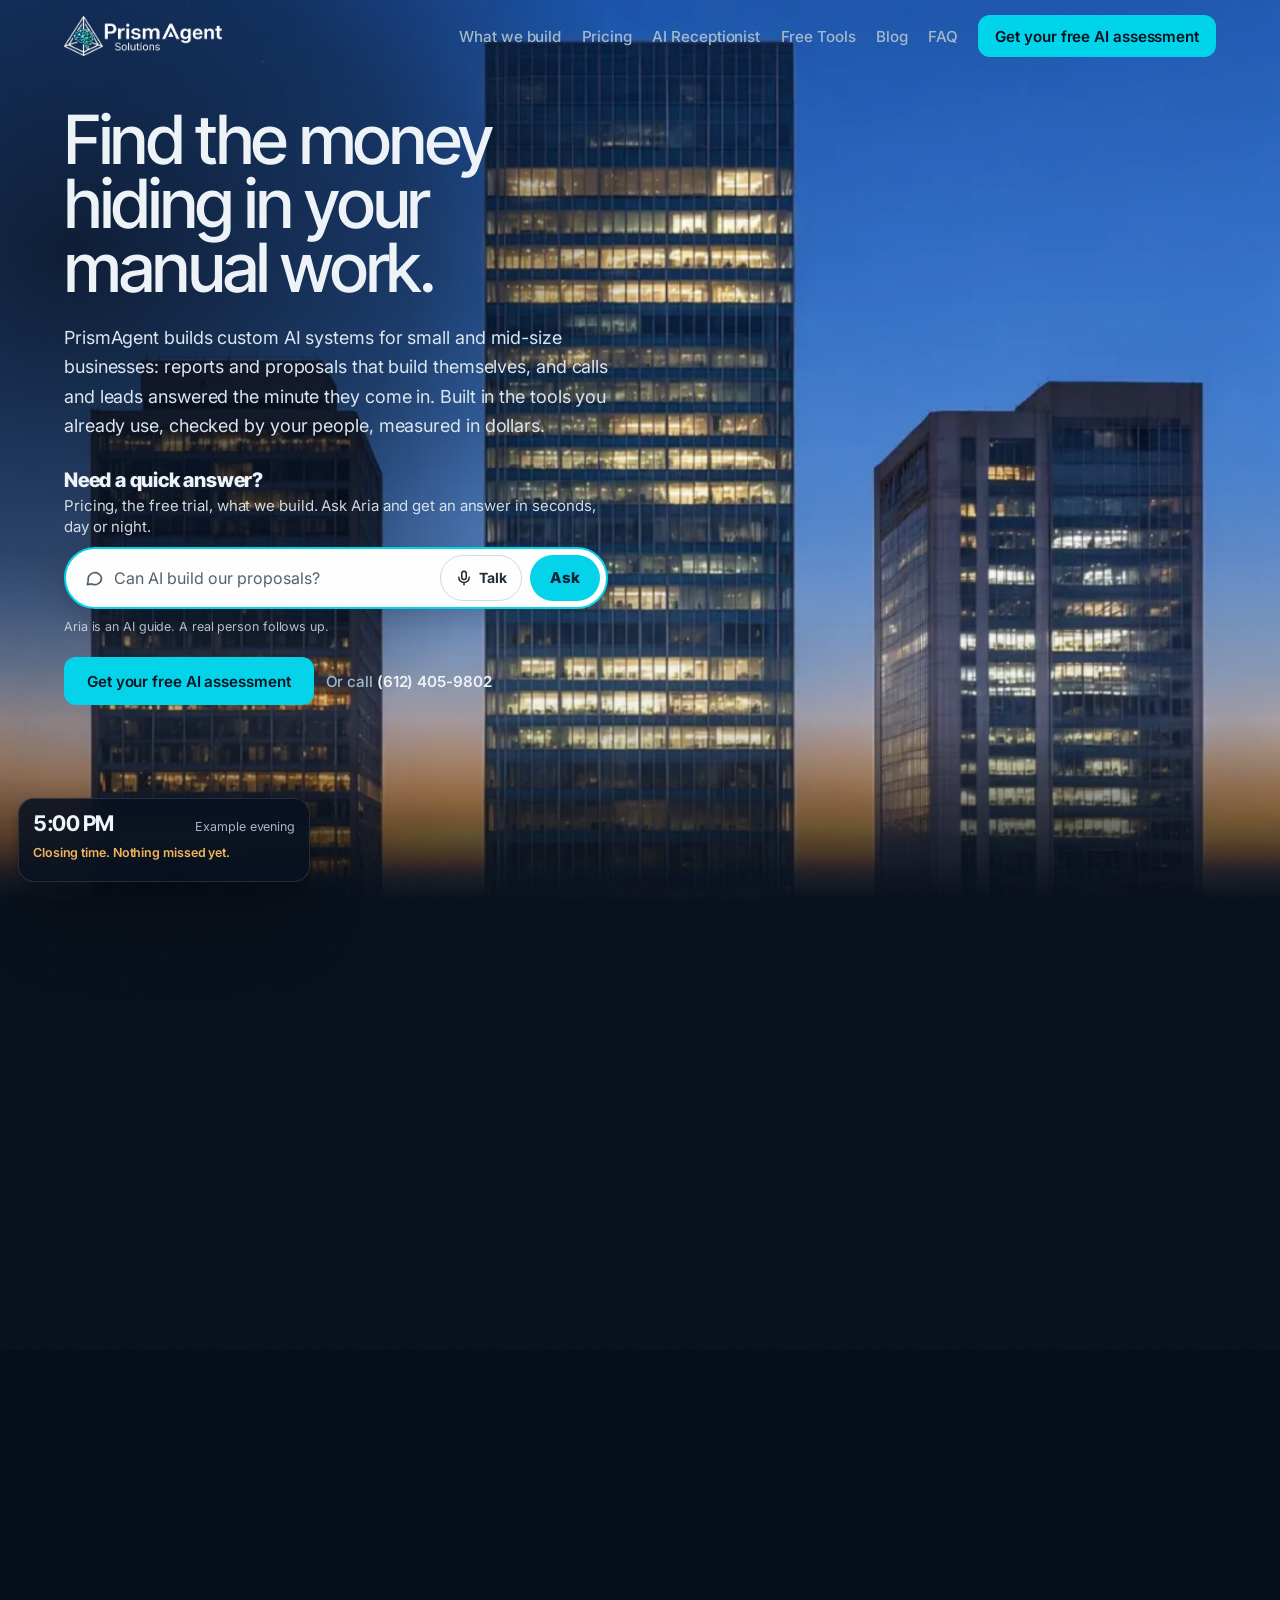
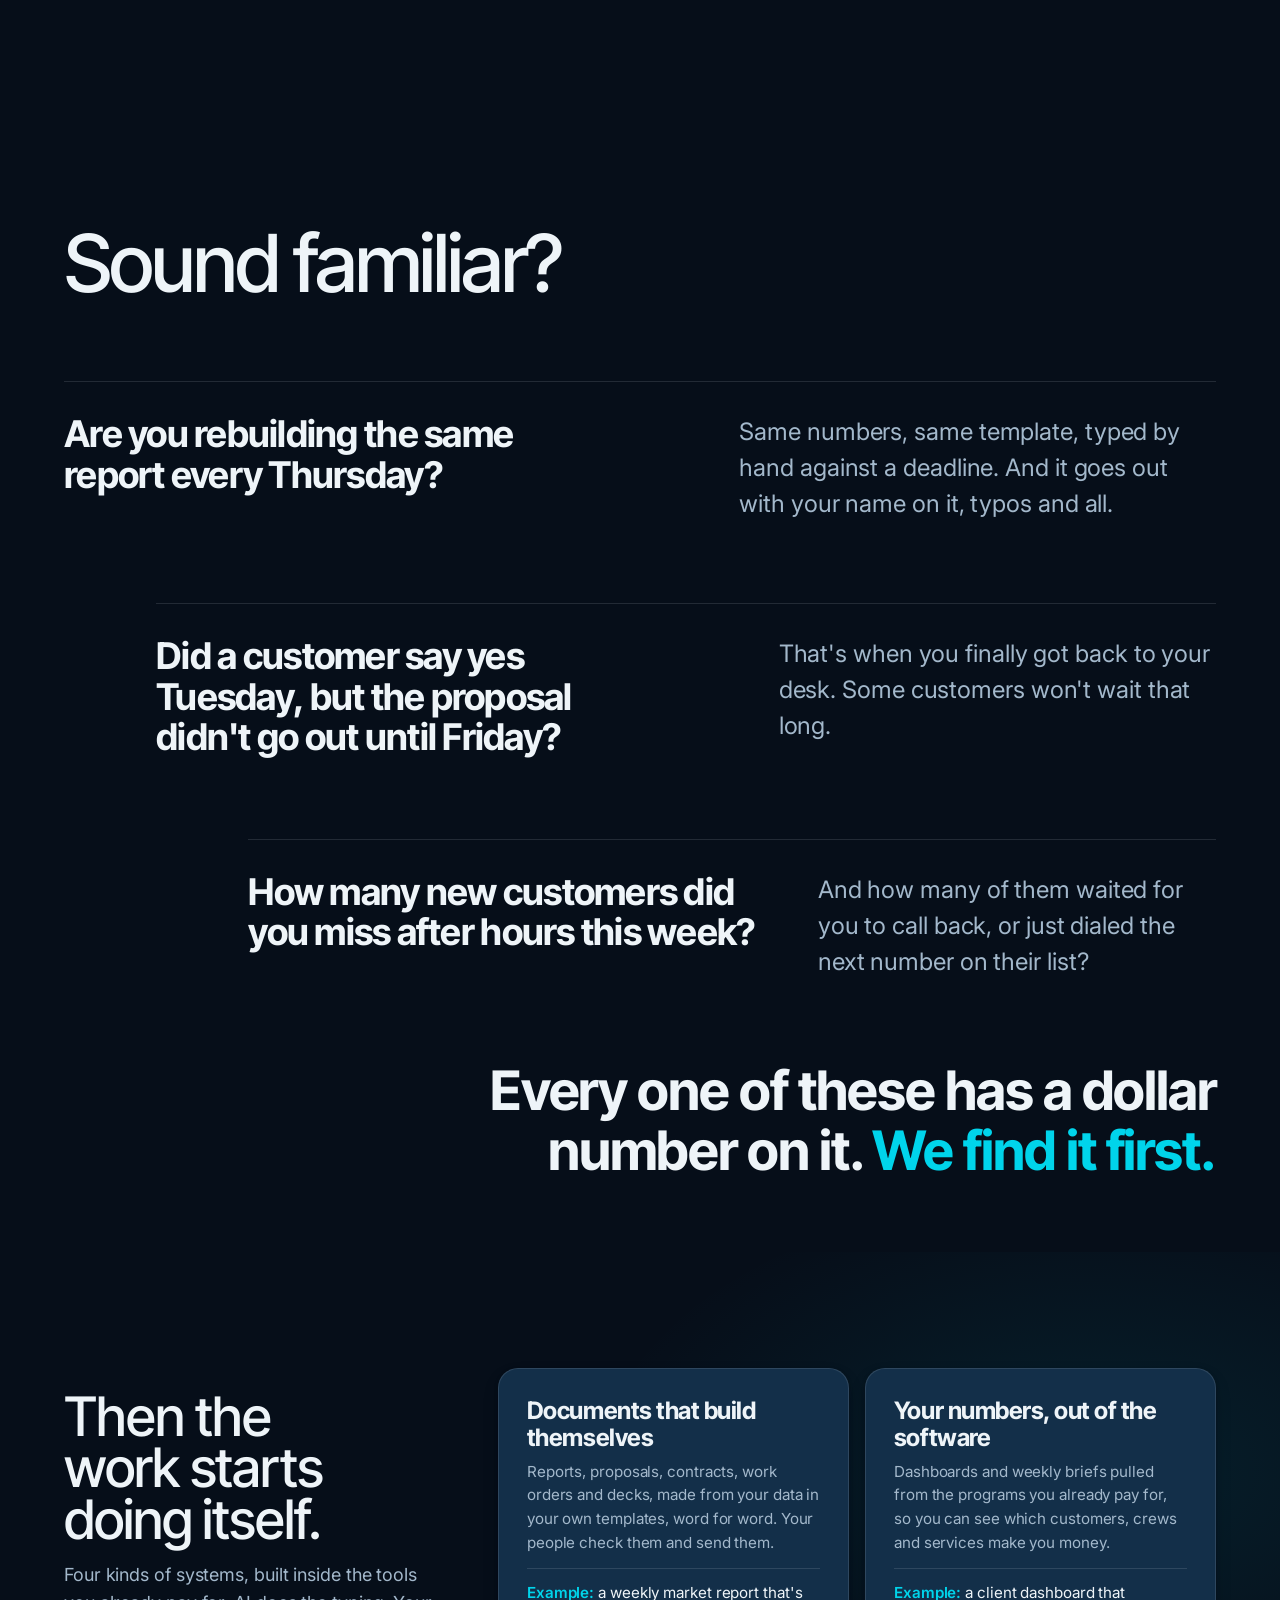
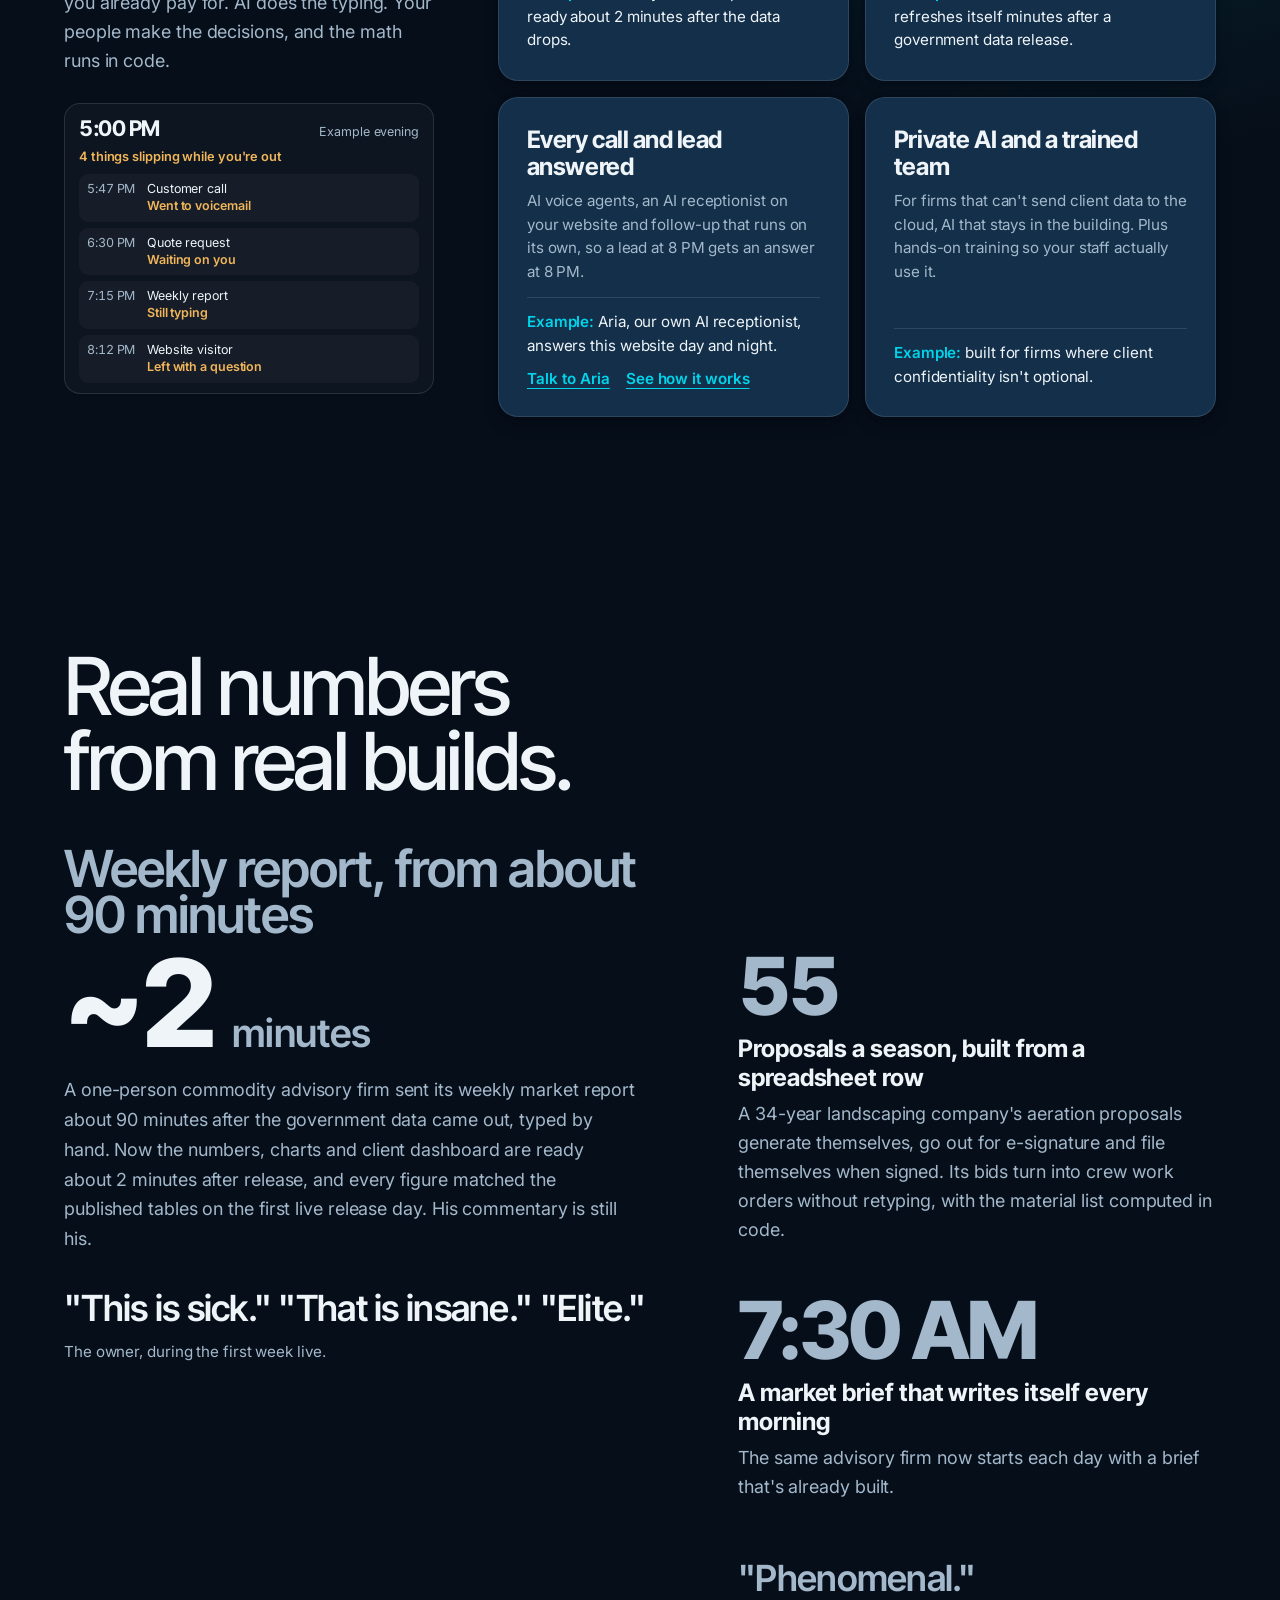
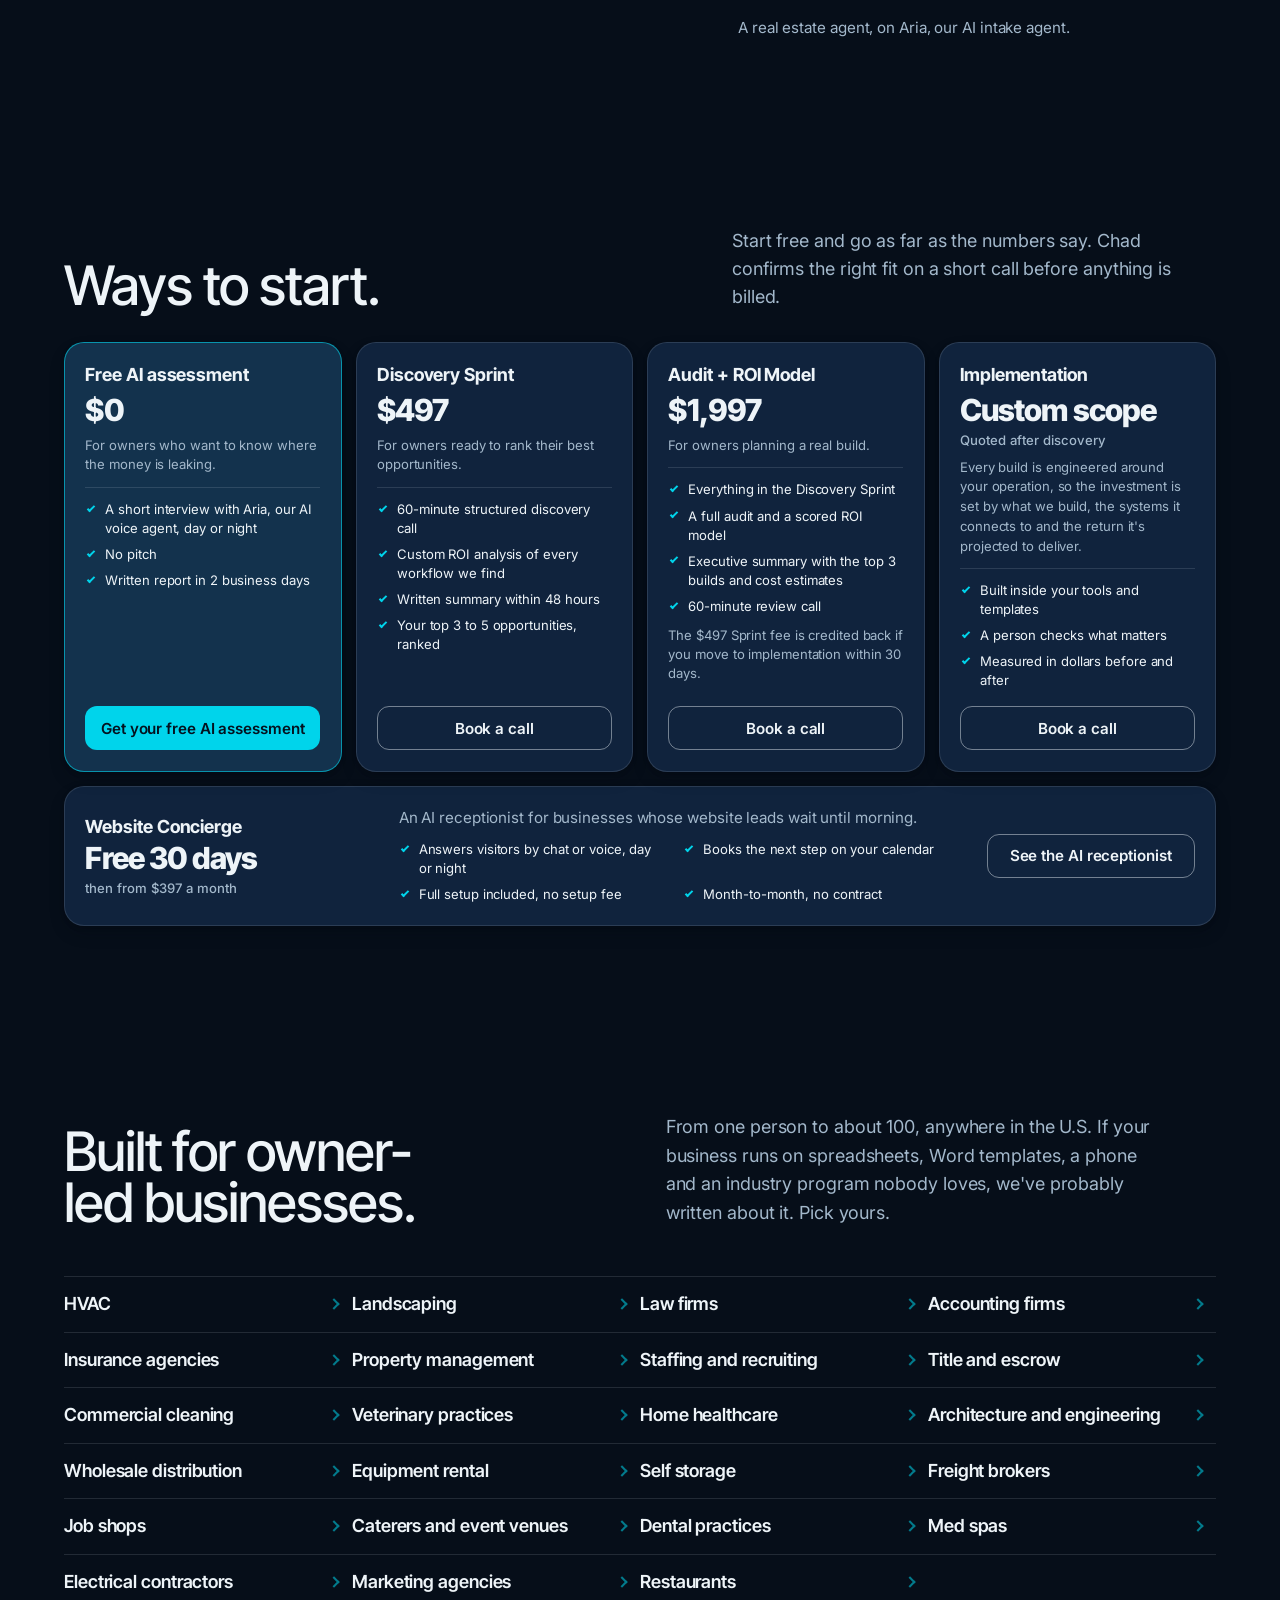
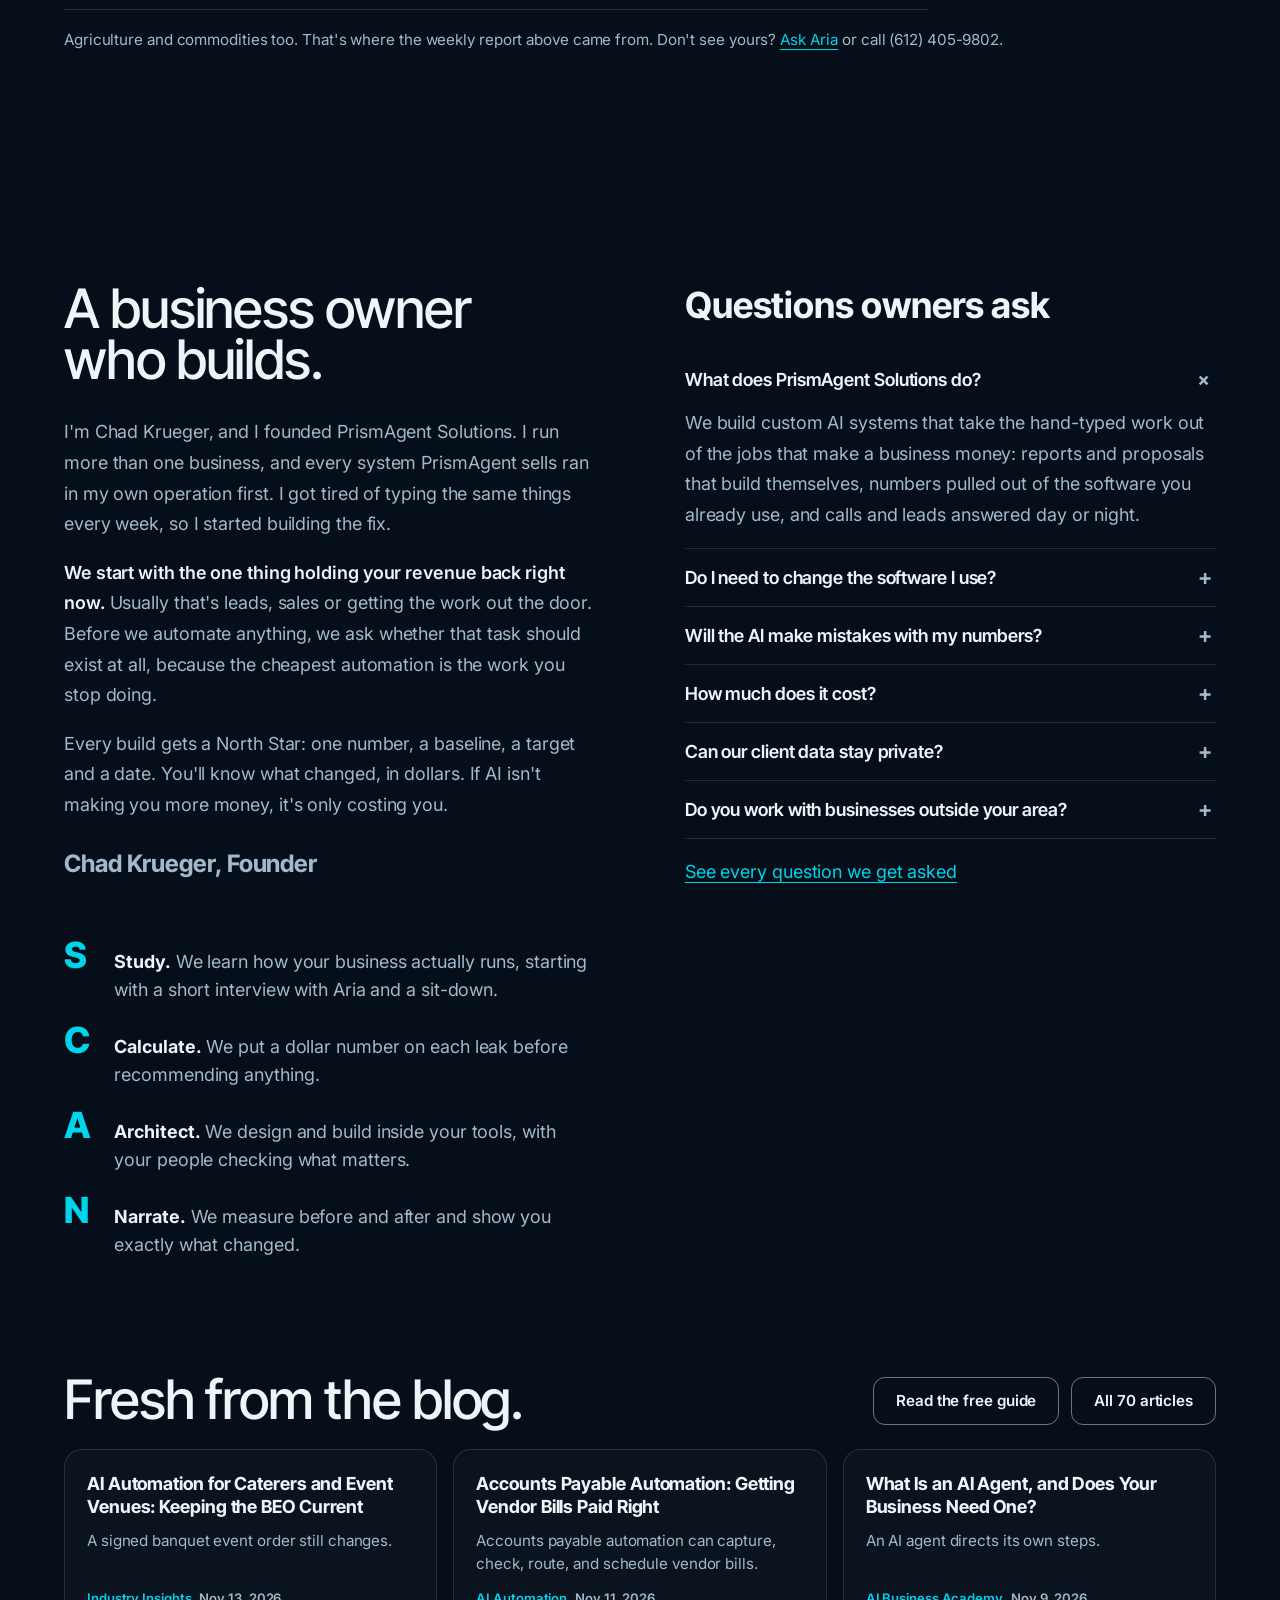
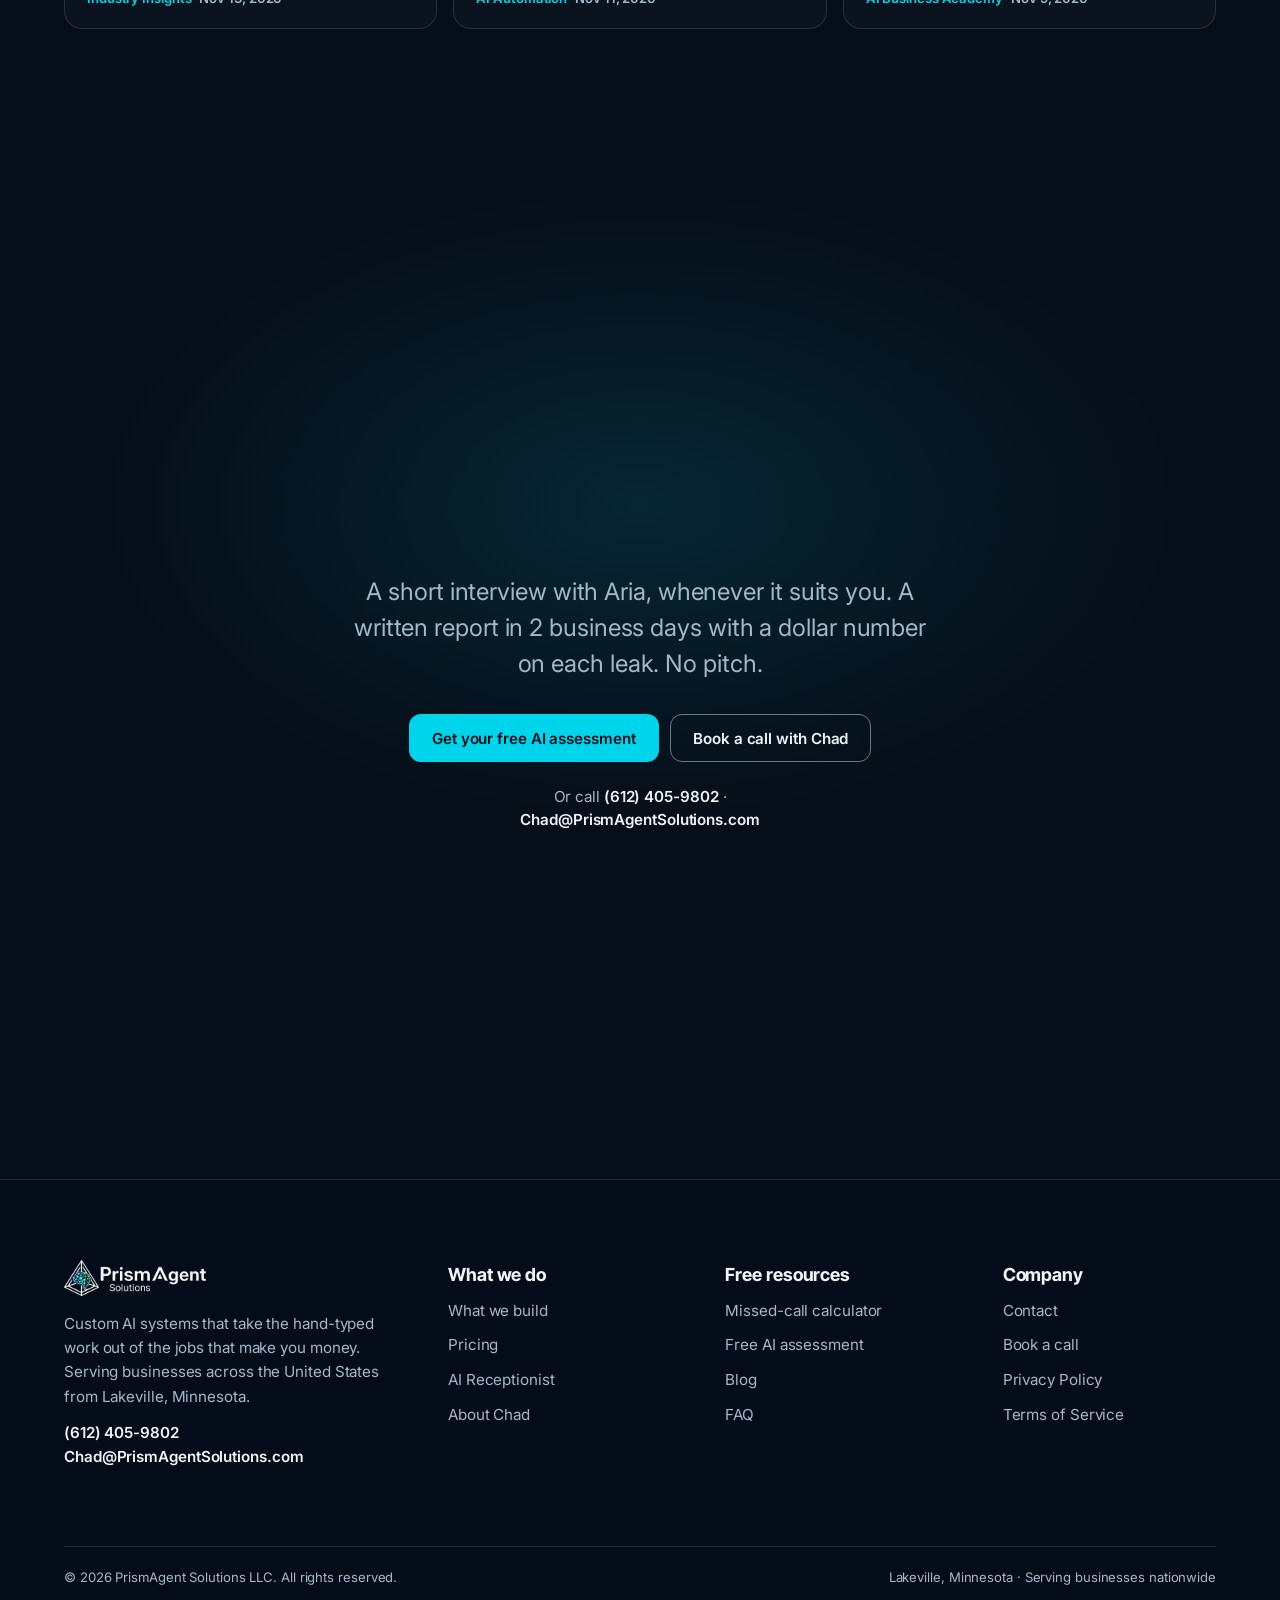
==== commit 1dee9bd2: "Sound familiar? headlines as questions, per Chad Co-Authored-By: Claude Opus 5.5 <noreply@anthropic." ====
--- a/index.html
+++ b/index.html
@@ -343,16 +343,16 @@
       <h2 class="sc-display sc-display--lg" data-sc-in data-sc-kinetic="lines">Sound familiar?</h2>
 
       <article class="leak" data-sc-in data-sc-stagger="90" data-night="1">
-        <div><h3>You rebuild the same report every Thursday.</h3></div>
+        <div><h3>Are you rebuilding the same report every Thursday?</h3></div>
         <p>Same numbers, same template, typed by hand against a deadline. And it goes out with your name on it, typos and all.</p>
       </article>
       <article class="leak" data-sc-in data-sc-stagger="90" data-night="2">
-        <div><h3>Your customer said yes on Tuesday. The proposal went out Friday.</h3></div>
+        <div><h3>Did a customer say yes Tuesday, but the proposal didn't go out until Friday?</h3></div>
         <p>That's when you finally got back to your desk. Some customers won't wait that long.</p>
       </article>
       <article class="leak" data-sc-in data-sc-stagger="90" data-night="3">
-        <div><h3>Somebody called at 8:12 last night and got your voicemail.</h3></div>
-        <p>They found you, they called, and nobody picked up. By morning they'd hired whoever did.</p>
+        <div><h3>How many new customers did you miss after hours this week?</h3></div>
+        <p>And how many of them waited for you to call back, or just dialed the next number on their list?</p>
       </article>
 
       <p class="turnline" data-sc-in data-night="4">Every one of these has a dollar number on it. <em>We find it first.</em></p>
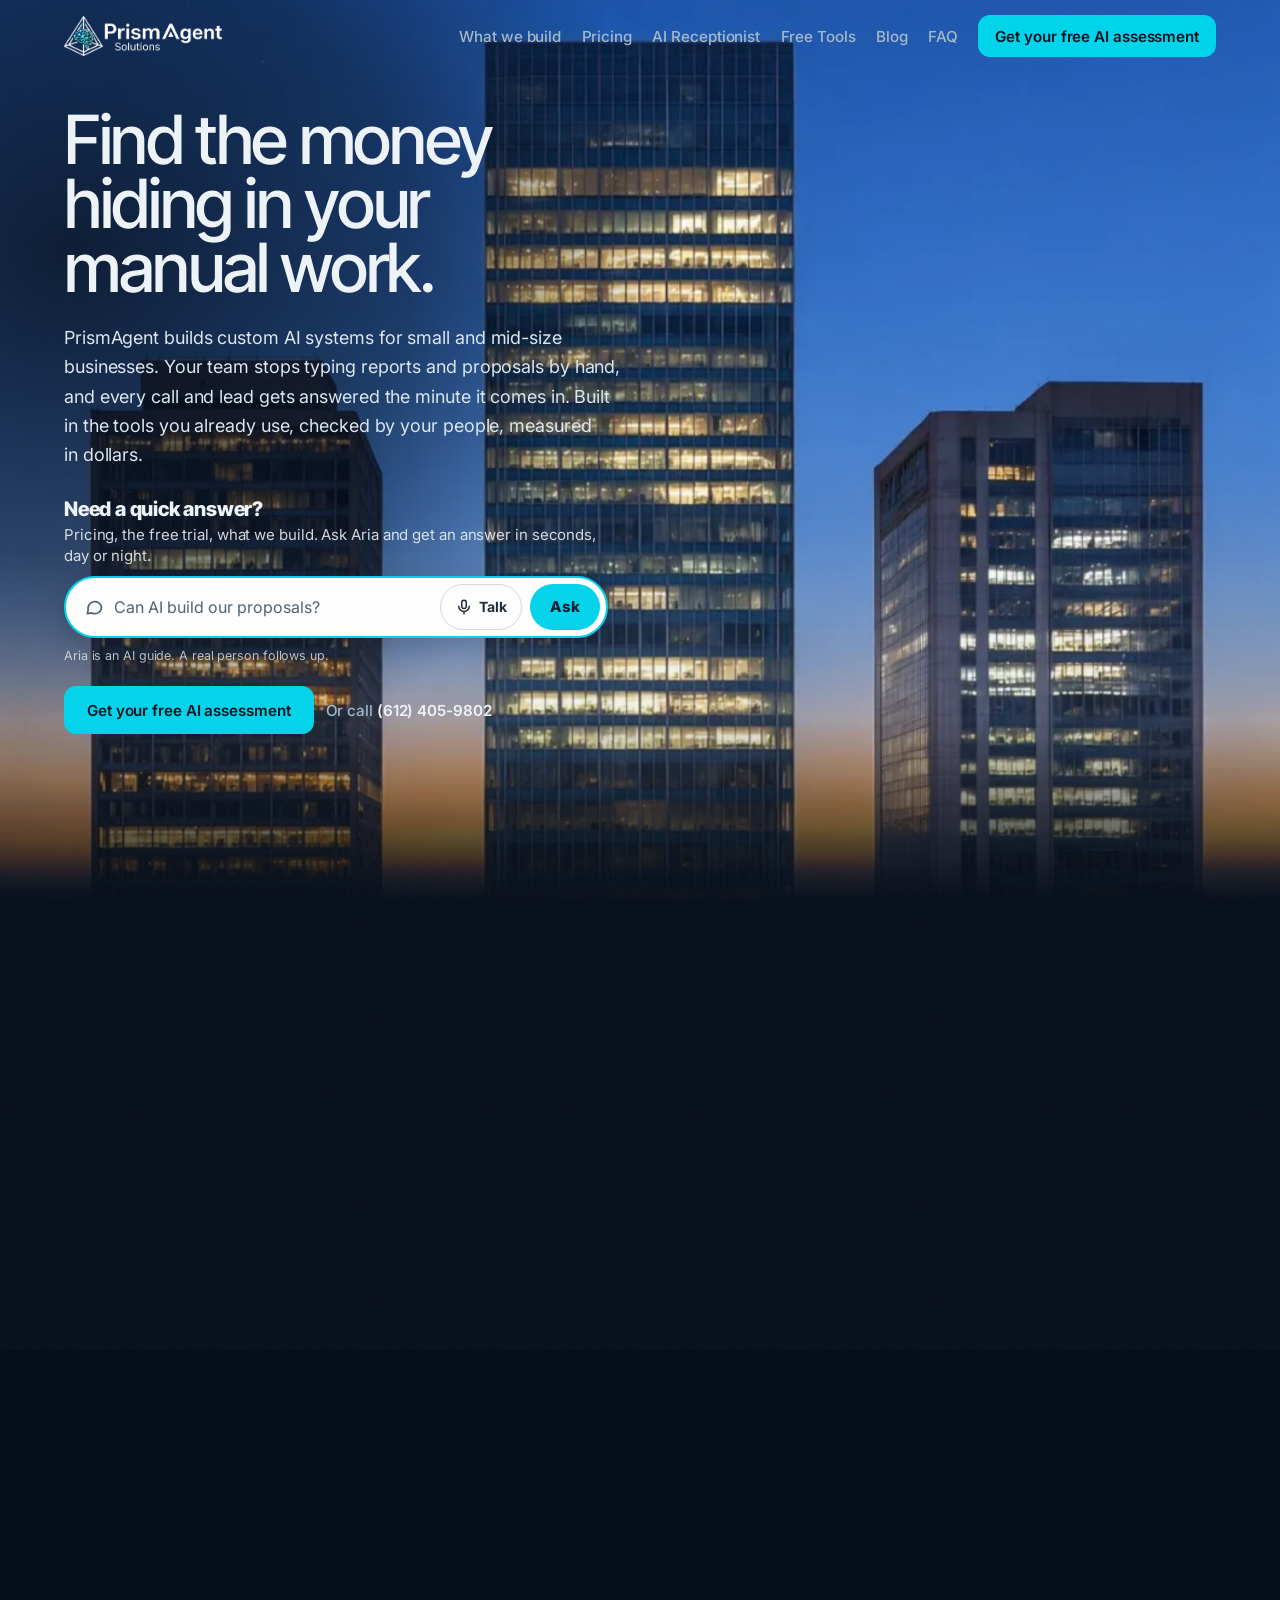
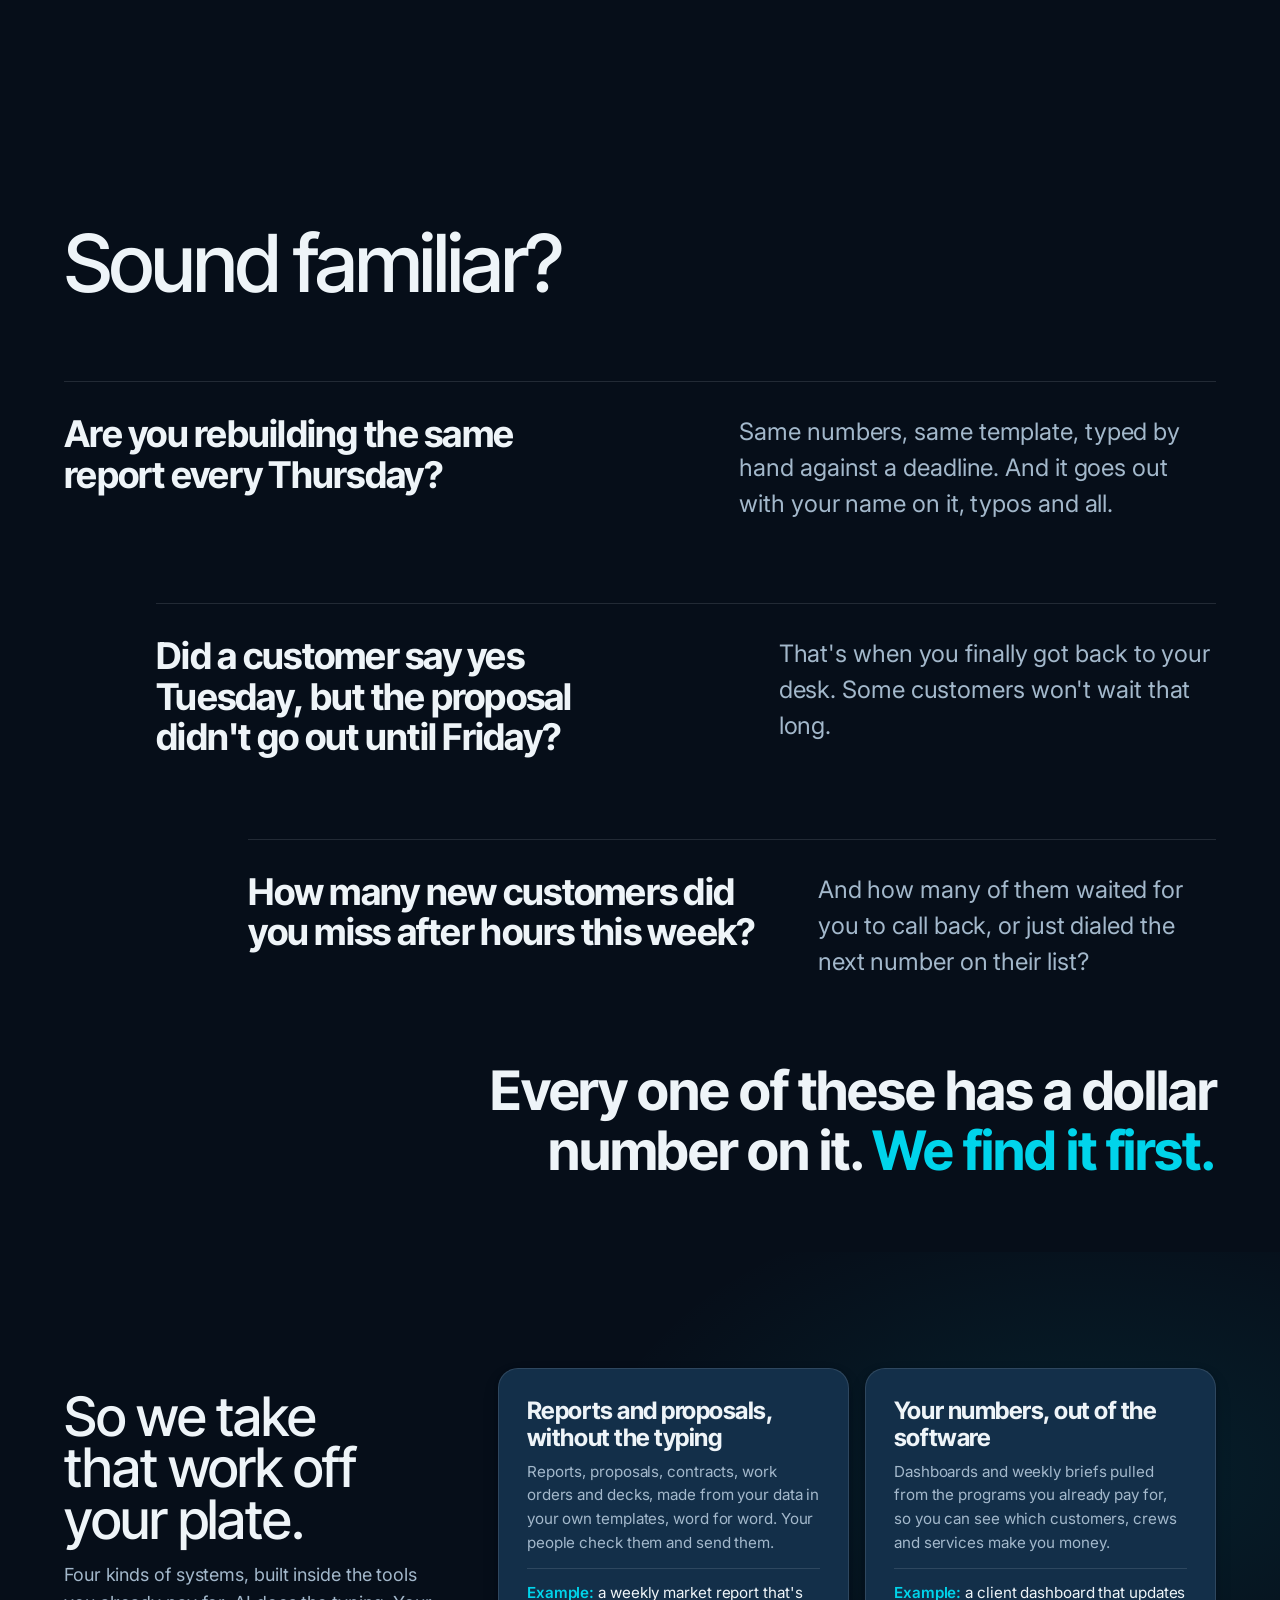
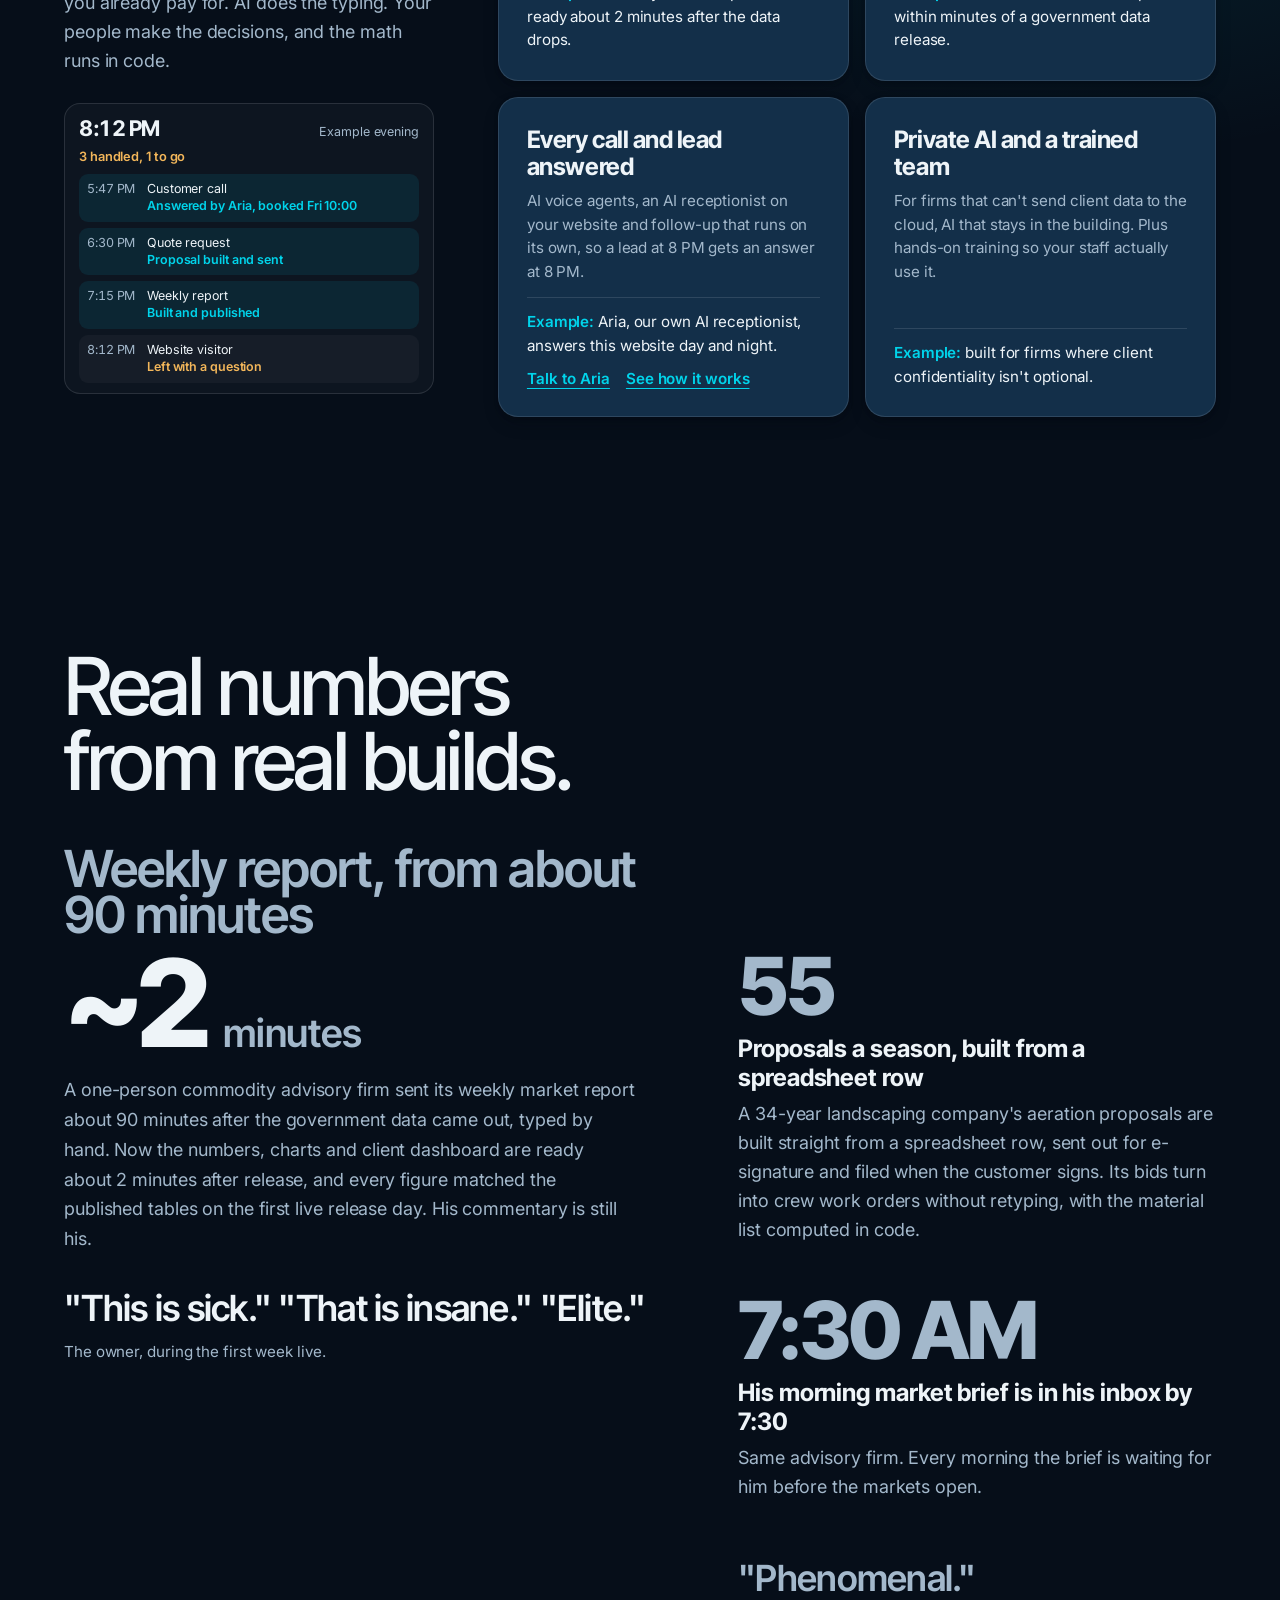
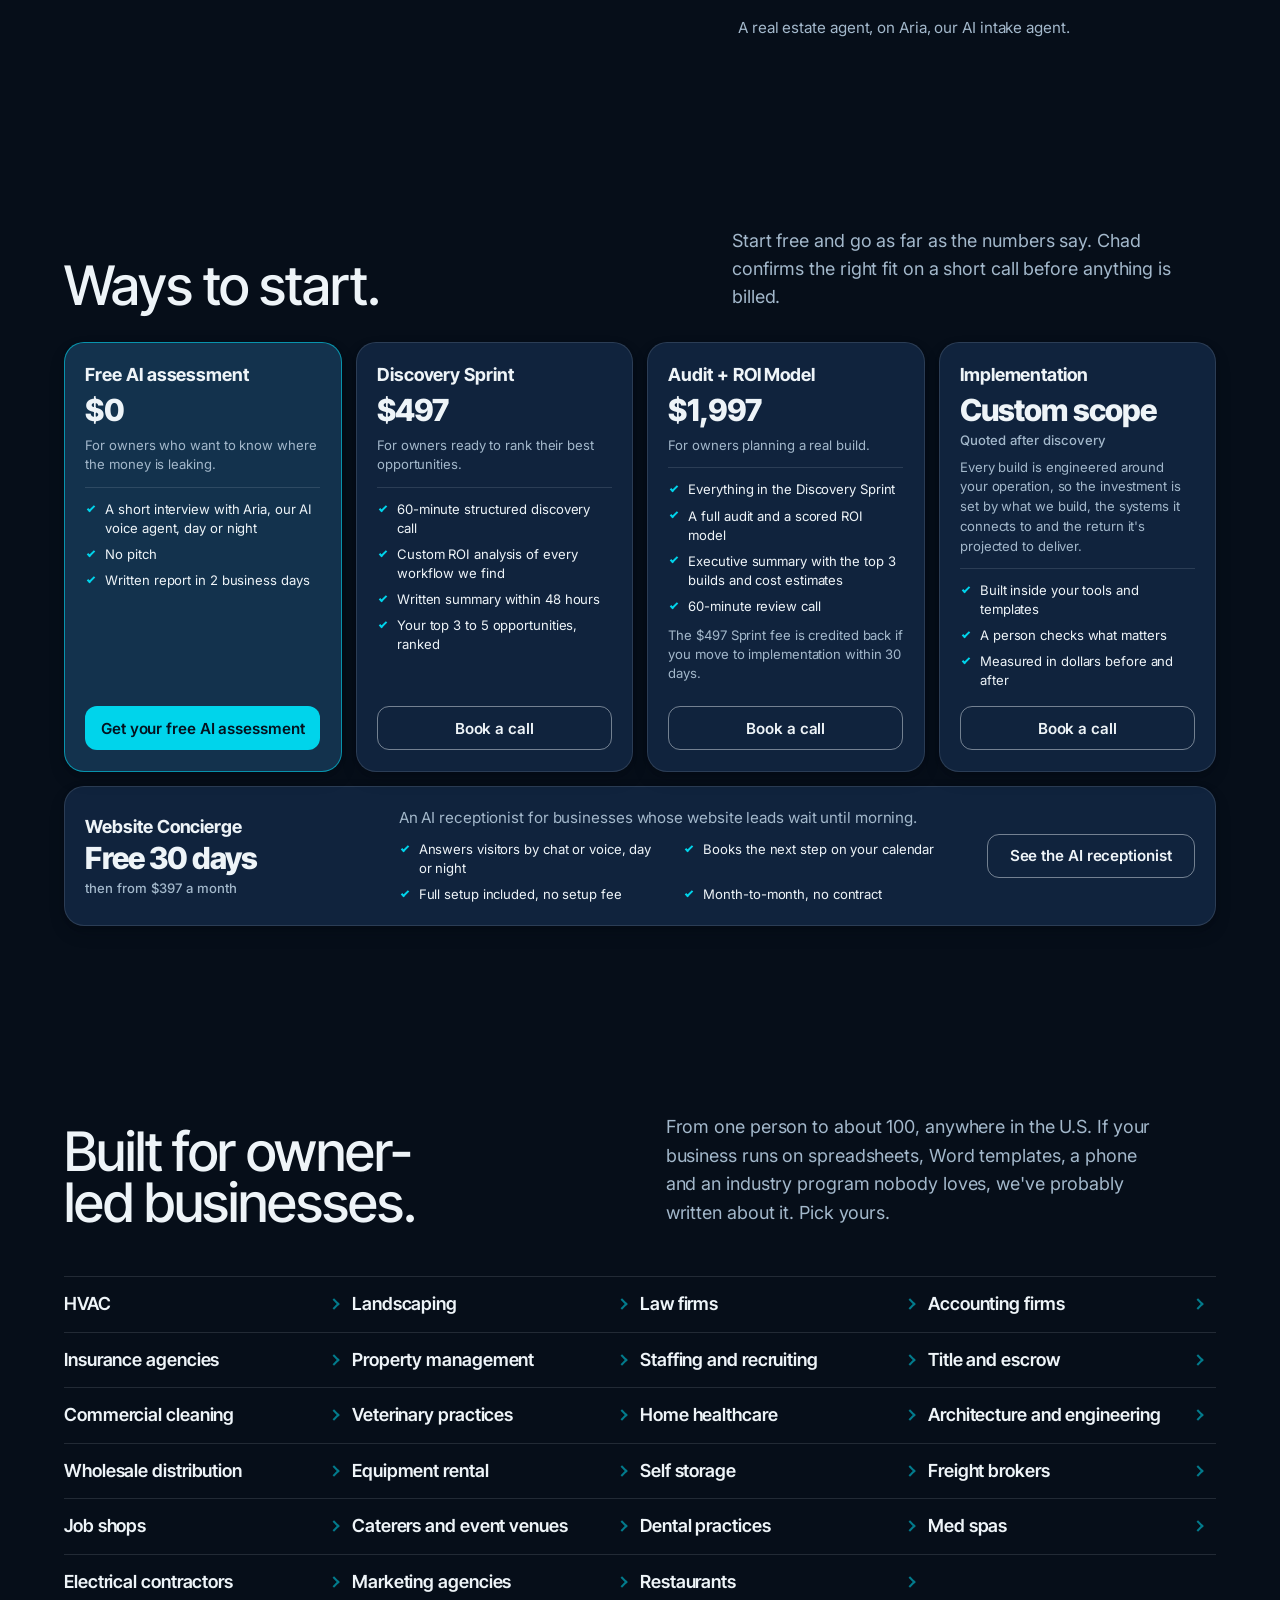
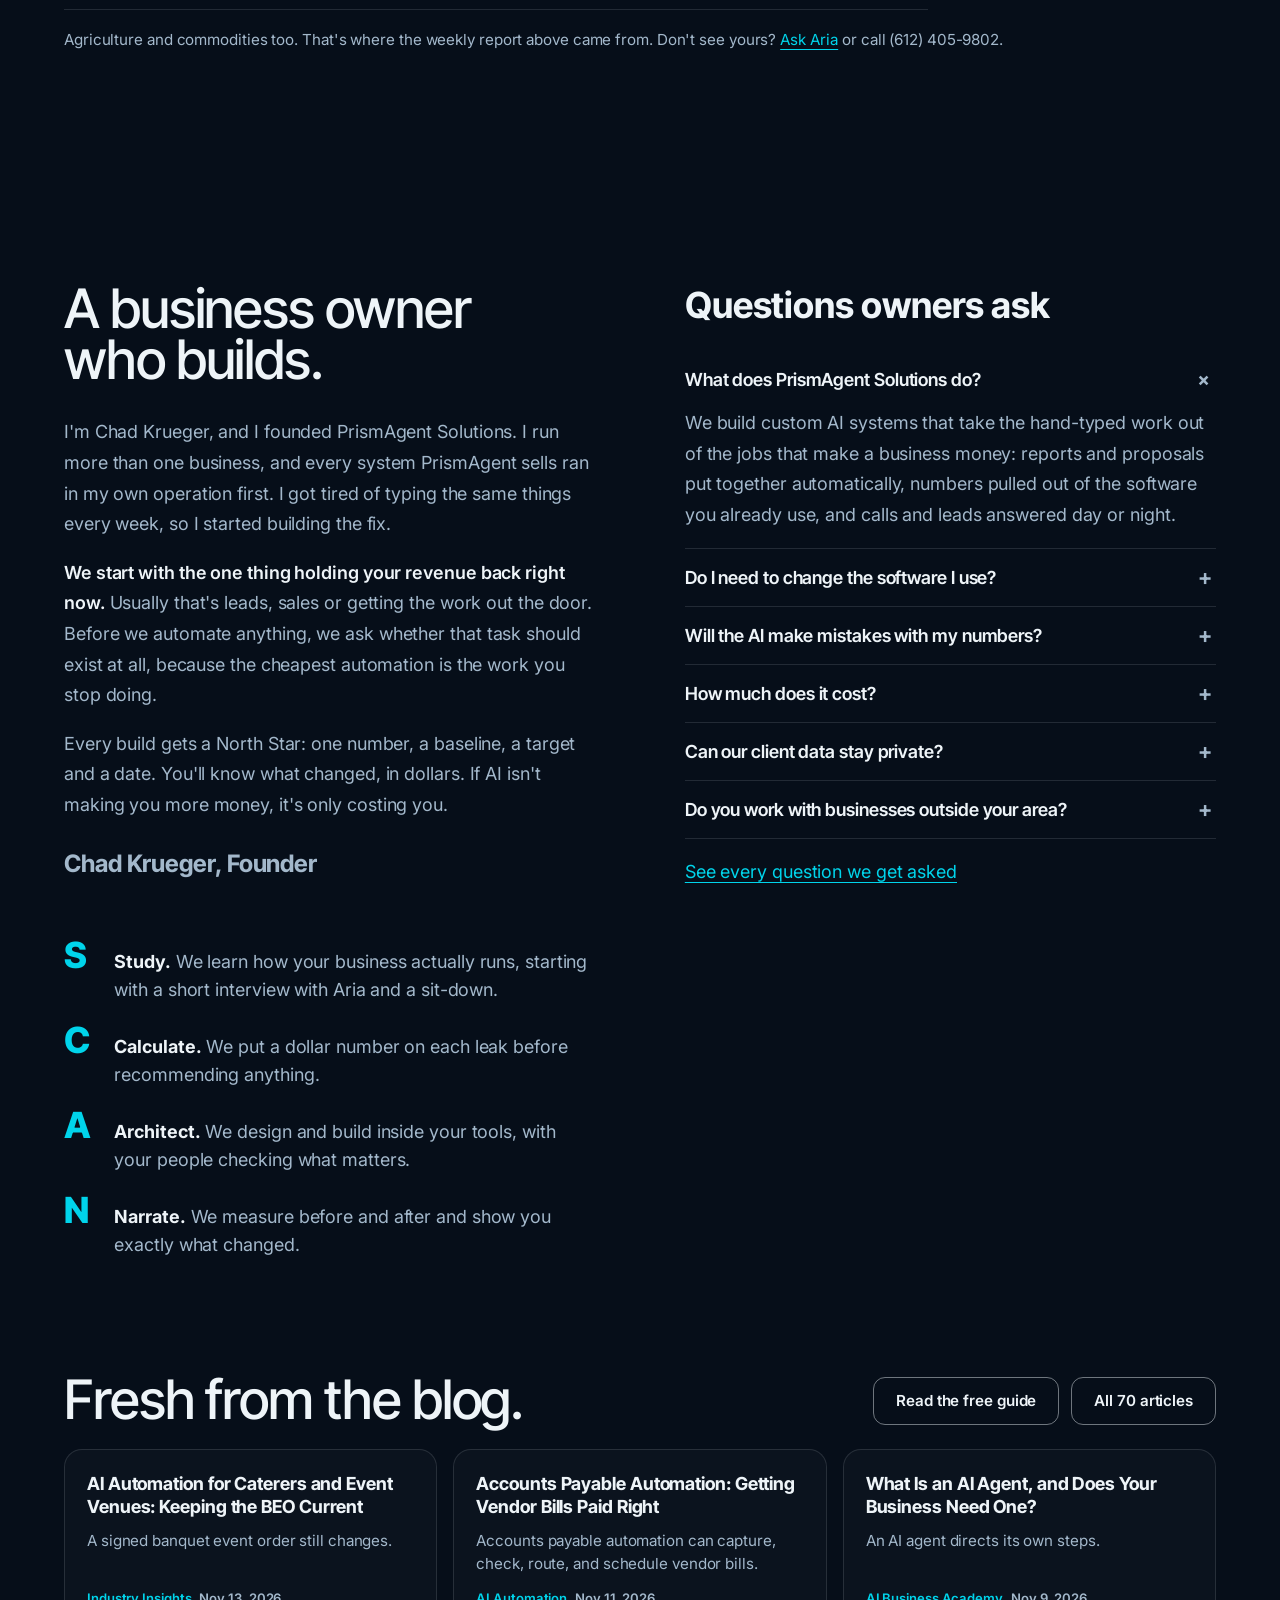
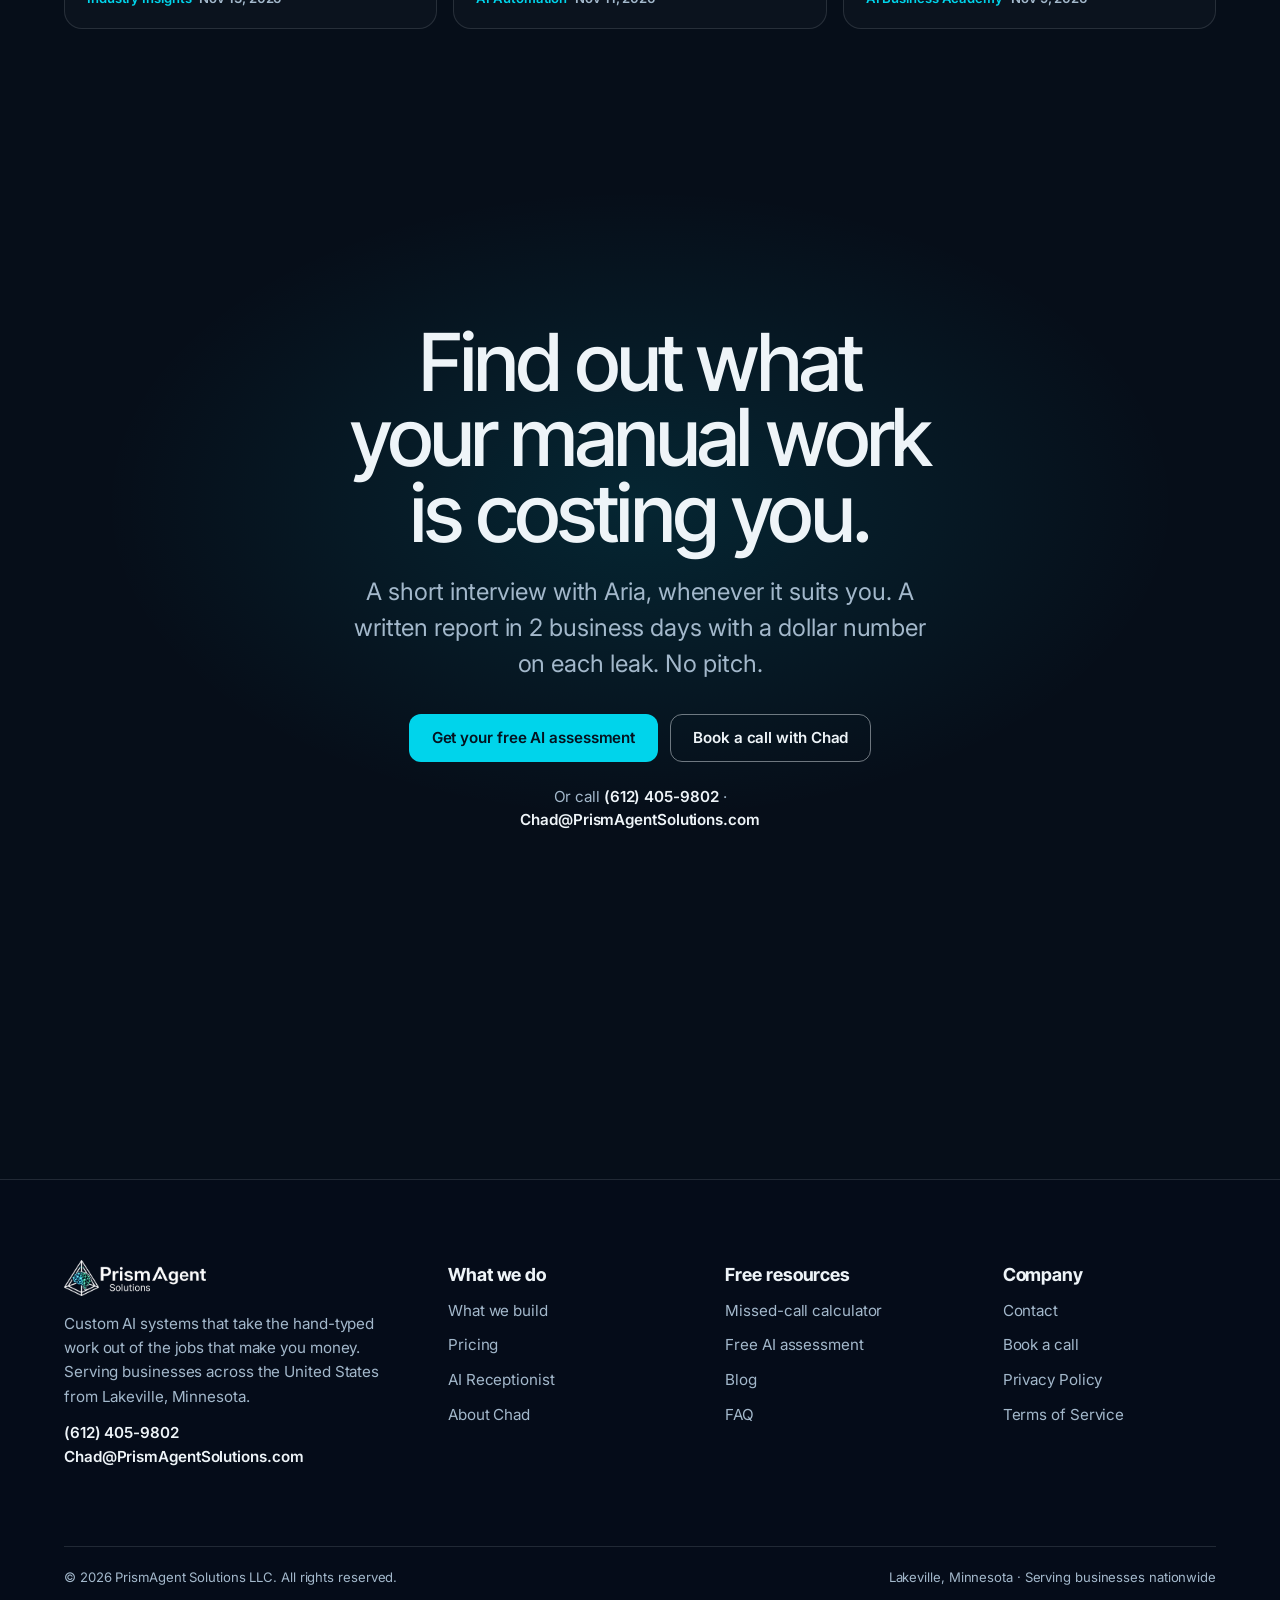
==== commit 15495e6f: "Chad's Nov 25 review: static proof numbers, no scroll clock tray, closing section visible on arrival" ====
--- a/index.html
+++ b/index.html
@@ -4,20 +4,20 @@
 <meta charset="utf-8">
 <meta name="viewport" content="width=device-width, initial-scale=1, viewport-fit=cover">
 <title>PrismAgent Solutions | Custom AI Systems for Small Business</title>
-<meta name="description" content="Custom AI systems for small and mid-size businesses: reports and proposals that build themselves, calls and leads answered day or night. Measured in dollars.">
+<meta name="description" content="Custom AI systems for small and mid-size businesses. We take hand-typed reports and proposals off your plate and make sure every call and lead gets answered.">
 <link rel="canonical" href="https://www.prismagentsolutions.com/">
 <meta name="robots" content="noindex, nofollow"><!-- DEMO-ONLY: remove on the live site -->
 <meta property="og:type" content="website">
 <meta property="og:site_name" content="PrismAgent Solutions">
 <meta property="og:title" content="PrismAgent Solutions | Custom AI Systems for Small Business">
-<meta property="og:description" content="Custom AI systems for small and mid-size businesses: reports and proposals that build themselves, calls and leads answered day or night. Measured in dollars.">
+<meta property="og:description" content="Custom AI systems for small and mid-size businesses. We take hand-typed reports and proposals off your plate and make sure every call and lead gets answered.">
 <meta property="og:url" content="https://www.prismagentsolutions.com/">
 <meta property="og:image" content="https://www.prismagentsolutions.com/home/assets/og-image.jpg">
 <meta property="og:image:width" content="1200"><meta property="og:image:height" content="630">
 <meta property="og:image:alt" content="PrismAgent Solutions: a city skyline at night with lit office windows">
 <meta name="twitter:card" content="summary_large_image">
 <meta name="twitter:title" content="PrismAgent Solutions | Custom AI Systems for Small Business">
-<meta name="twitter:description" content="Custom AI systems for small and mid-size businesses: reports and proposals that build themselves, calls and leads answered day or night. Measured in dollars.">
+<meta name="twitter:description" content="Custom AI systems for small and mid-size businesses. We take hand-typed reports and proposals off your plate and make sure every call and lead gets answered.">
 <meta name="twitter:image" content="https://www.prismagentsolutions.com/home/assets/og-image.jpg">
 <meta name="theme-color" content="#0A1628">
 <link rel="icon" href="data:image/svg+xml,<svg xmlns='http://www.w3.org/2000/svg' viewBox='0 0 32 32'><rect width='32' height='32' rx='7' fill='%230A1628'/><path d='M16 6 26 25H6Z' fill='none' stroke='%2300D4EB' stroke-width='2.4' stroke-linejoin='round'/></svg>">
@@ -31,7 +31,7 @@
 <link rel="stylesheet" href="assets/site.css">
 <script>document.documentElement.classList.remove("no-js")</script>
 <noscript><style>[data-sc-in],[data-sc-stagger]>*,[data-sc-cue]{opacity:1!important;transform:none!important}</style></noscript>
-<script type="application/ld+json">{"@context":"https://schema.org","@graph":[{"@type":["Organization","ProfessionalService"],"@id":"https://www.prismagentsolutions.com/#org","name":"PrismAgent Solutions","legalName":"PrismAgent Solutions LLC","url":"https://www.prismagentsolutions.com/","logo":"https://www.prismagentsolutions.com/home/assets/logo-dark.webp","image":"https://www.prismagentsolutions.com/home/assets/og-image.jpg","description":"PrismAgent Solutions builds custom AI systems for small and mid-size businesses across the United States: reports that publish themselves, proposals and work orders that build themselves, numbers pulled out of old software into dashboards owners actually read, and calls and leads answered day or night. Built inside the tools you already use, checked by your people, measured in dollars.","telephone":"+1-612-405-9802","email":"Chad@PrismAgentSolutions.com","address":{"@type":"PostalAddress","addressLocality":"Lakeville","addressRegion":"MN","addressCountry":"US"},"areaServed":{"@type":"Country","name":"United States"},"founder":{"@id":"https://www.prismagentsolutions.com/#chad"},"knowsAbout":["AI automation for small business","AI voice agents","AI receptionist","document automation","proposal automation","business reporting automation","private AI","GoHighLevel CRM","n8n workflow automation"],"hasOfferCatalog":{"@type":"OfferCatalog","name":"Ways to start","itemListElement":[{"@type":"Offer","name":"Free AI assessment","price":"0","priceCurrency":"USD","description":"A short interview with Aria, our AI voice agent, and a written report in 2 business days with a dollar figure on each leak.","itemOffered":{"@type":"Service","name":"Free AI assessment","provider":{"@id":"https://www.prismagentsolutions.com/#org"}}},{"@type":"Offer","name":"Discovery Sprint","price":"497","priceCurrency":"USD","description":"60-minute structured discovery call, ROI analysis of every workflow found, written summary within 48 hours, top 3 to 5 opportunities ranked.","itemOffered":{"@type":"Service","name":"Discovery Sprint","provider":{"@id":"https://www.prismagentsolutions.com/#org"}}},{"@type":"Offer","name":"Audit + ROI Model","price":"1997","priceCurrency":"USD","description":"Everything in the Discovery Sprint plus a full audit, a scored ROI model, an executive summary with the top 3 builds and cost estimates, and a review call.","itemOffered":{"@type":"Service","name":"Audit + ROI Model","provider":{"@id":"https://www.prismagentsolutions.com/#org"}}},{"@type":"Offer","name":"Custom AI implementation","description":"Built inside your tools and templates, quoted after discovery.","itemOffered":{"@type":"Service","name":"Custom AI system implementation"}},{"@type":"Offer","name":"Website Concierge (AI receptionist)","url":"https://www.prismagentsolutions.com/ai-receptionist","description":"Free for 30 days with full setup, then from $397 a month, month-to-month.","priceSpecification":{"@type":"UnitPriceSpecification","price":"397","priceCurrency":"USD","unitText":"MONTH"},"itemOffered":{"@type":"Service","name":"AI receptionist for websites"}}]}},{"@type":"WebSite","@id":"https://www.prismagentsolutions.com/#website","url":"https://www.prismagentsolutions.com/","name":"PrismAgent Solutions","publisher":{"@id":"https://www.prismagentsolutions.com/#org"},"inLanguage":"en-US"},{"@type":"Person","@id":"https://www.prismagentsolutions.com/#chad","name":"Chad Krueger","jobTitle":"Founder","worksFor":{"@id":"https://www.prismagentsolutions.com/#org"},"url":"https://www.prismagentsolutions.com/#about"},{"@type":"WebPage","@id":"https://www.prismagentsolutions.com/#webpage","url":"https://www.prismagentsolutions.com/","name":"PrismAgent Solutions | Custom AI Systems for Small Business","isPartOf":{"@id":"https://www.prismagentsolutions.com/#website"},"about":{"@id":"https://www.prismagentsolutions.com/#org"},"inLanguage":"en-US"},{"@type":"Service","name":"Document automation","description":"Reports, proposals, contracts, work orders and decks generated from your data in your own templates, checked by your people.","provider":{"@id":"https://www.prismagentsolutions.com/#org"},"areaServed":{"@type":"Country","name":"United States"}},{"@type":"Service","name":"Business reporting and dashboards","description":"Dashboards and weekly briefs pulled from the software you already pay for.","provider":{"@id":"https://www.prismagentsolutions.com/#org"},"areaServed":{"@type":"Country","name":"United States"}},{"@type":"Service","name":"AI voice agents and AI receptionist","description":"Calls and website leads answered day or night, with the next step booked on your calendar.","provider":{"@id":"https://www.prismagentsolutions.com/#org"},"areaServed":{"@type":"Country","name":"United States"}},{"@type":"Service","name":"Private AI and staff training","description":"AI that keeps client data in your building, plus hands-on training for your team.","provider":{"@id":"https://www.prismagentsolutions.com/#org"},"areaServed":{"@type":"Country","name":"United States"}}]}</script>
+<script type="application/ld+json">{"@context":"https://schema.org","@graph":[{"@type":["Organization","ProfessionalService"],"@id":"https://www.prismagentsolutions.com/#org","name":"PrismAgent Solutions","legalName":"PrismAgent Solutions LLC","url":"https://www.prismagentsolutions.com/","logo":"https://www.prismagentsolutions.com/home/assets/logo-dark.webp","image":"https://www.prismagentsolutions.com/home/assets/og-image.jpg","description":"PrismAgent Solutions builds custom AI systems for small and mid-size businesses across the United States: automated reports, proposals and work orders, numbers pulled out of old software into dashboards owners actually read, and calls and leads answered day or night. Built inside the tools you already use, checked by your people, measured in dollars.","telephone":"+1-612-405-9802","email":"Chad@PrismAgentSolutions.com","address":{"@type":"PostalAddress","addressLocality":"Lakeville","addressRegion":"MN","addressCountry":"US"},"areaServed":{"@type":"Country","name":"United States"},"founder":{"@id":"https://www.prismagentsolutions.com/#chad"},"knowsAbout":["AI automation for small business","AI voice agents","AI receptionist","document automation","proposal automation","business reporting automation","private AI","GoHighLevel CRM","n8n workflow automation"],"hasOfferCatalog":{"@type":"OfferCatalog","name":"Ways to start","itemListElement":[{"@type":"Offer","name":"Free AI assessment","price":"0","priceCurrency":"USD","description":"A short interview with Aria, our AI voice agent, and a written report in 2 business days with a dollar figure on each leak.","itemOffered":{"@type":"Service","name":"Free AI assessment","provider":{"@id":"https://www.prismagentsolutions.com/#org"}}},{"@type":"Offer","name":"Discovery Sprint","price":"497","priceCurrency":"USD","description":"60-minute structured discovery call, ROI analysis of every workflow found, written summary within 48 hours, top 3 to 5 opportunities ranked.","itemOffered":{"@type":"Service","name":"Discovery Sprint","provider":{"@id":"https://www.prismagentsolutions.com/#org"}}},{"@type":"Offer","name":"Audit + ROI Model","price":"1997","priceCurrency":"USD","description":"Everything in the Discovery Sprint plus a full audit, a scored ROI model, an executive summary with the top 3 builds and cost estimates, and a review call.","itemOffered":{"@type":"Service","name":"Audit + ROI Model","provider":{"@id":"https://www.prismagentsolutions.com/#org"}}},{"@type":"Offer","name":"Custom AI implementation","description":"Built inside your tools and templates, quoted after discovery.","itemOffered":{"@type":"Service","name":"Custom AI system implementation"}},{"@type":"Offer","name":"Website Concierge (AI receptionist)","url":"https://www.prismagentsolutions.com/ai-receptionist","description":"Free for 30 days with full setup, then from $397 a month, month-to-month.","priceSpecification":{"@type":"UnitPriceSpecification","price":"397","priceCurrency":"USD","unitText":"MONTH"},"itemOffered":{"@type":"Service","name":"AI receptionist for websites"}}]}},{"@type":"WebSite","@id":"https://www.prismagentsolutions.com/#website","url":"https://www.prismagentsolutions.com/","name":"PrismAgent Solutions","publisher":{"@id":"https://www.prismagentsolutions.com/#org"},"inLanguage":"en-US"},{"@type":"Person","@id":"https://www.prismagentsolutions.com/#chad","name":"Chad Krueger","jobTitle":"Founder","worksFor":{"@id":"https://www.prismagentsolutions.com/#org"},"url":"https://www.prismagentsolutions.com/#about"},{"@type":"WebPage","@id":"https://www.prismagentsolutions.com/#webpage","url":"https://www.prismagentsolutions.com/","name":"PrismAgent Solutions | Custom AI Systems for Small Business","isPartOf":{"@id":"https://www.prismagentsolutions.com/#website"},"about":{"@id":"https://www.prismagentsolutions.com/#org"},"inLanguage":"en-US"},{"@type":"Service","name":"Document automation","description":"Reports, proposals, contracts, work orders and decks generated from your data in your own templates, checked by your people.","provider":{"@id":"https://www.prismagentsolutions.com/#org"},"areaServed":{"@type":"Country","name":"United States"}},{"@type":"Service","name":"Business reporting and dashboards","description":"Dashboards and weekly briefs pulled from the software you already pay for.","provider":{"@id":"https://www.prismagentsolutions.com/#org"},"areaServed":{"@type":"Country","name":"United States"}},{"@type":"Service","name":"AI voice agents and AI receptionist","description":"Calls and website leads answered day or night, with the next step booked on your calendar.","provider":{"@id":"https://www.prismagentsolutions.com/#org"},"areaServed":{"@type":"Country","name":"United States"}},{"@type":"Service","name":"Private AI and staff training","description":"AI that keeps client data in your building, plus hands-on training for your team.","provider":{"@id":"https://www.prismagentsolutions.com/#org"},"areaServed":{"@type":"Country","name":"United States"}}]}</script>
 <style>
 /* --------------------------------------------------------------- hero --- */
 .hero .sc-stage, .hero [data-sc-stage] { overflow: hidden; background: #0E2341; }
@@ -321,7 +321,7 @@
 
       <div class="hero-copy" data-sc-cue="0 0.6 0">
         <h1 class="sc-display" data-sc-kinetic="lines">Find the money hiding in your manual work.</h1>
-        <p class="sc-body">PrismAgent builds custom AI systems for small and mid-size businesses: reports and proposals that build themselves, and calls and leads answered the minute they come in. Built in the tools you already use, checked by your people, measured in dollars.</p>
+        <p class="sc-body">PrismAgent builds custom AI systems for small and mid-size businesses. Your team stops typing reports and proposals by hand, and every call and lead gets answered the minute it comes in. Built in the tools you already use, checked by your people, measured in dollars.</p>
         <div id="pa-quick-answer"></div>
         <div class="hero-actions">
           <a class="btn btn--accent" href="missed-call-calculator.html#assessment" data-assess>Get your free AI assessment</a>
@@ -363,7 +363,7 @@
   <section class="sc-section peak" id="build" data-sc-act="flow" data-sc-drift="#0A1A30">
     <div class="sc-wrap stage">
       <div class="lead" data-sc-in>
-        <h2 class="sc-display sc-display--md">Then the work starts doing itself.</h2>
+        <h2 class="sc-display sc-display--md">So we take that work off your plate.</h2>
         <p>Four kinds of systems, built inside the tools you already pay for. AI does the typing. Your people make the decisions, and the math runs in code.</p>
         <div class="night night--inline" id="nightInline" aria-hidden="true">
           <div class="night__top"><span class="night__clock js-clock">8:12 PM</span><span class="night__label">Example evening</span></div>
@@ -378,14 +378,14 @@
       </div>
       <div class="systems" data-sc-in data-sc-stagger="70">
         <article class="sys">
-          <h3>Documents that build themselves</h3>
+          <h3>Reports and proposals, without the typing</h3>
           <p>Reports, proposals, contracts, work orders and decks, made from your data in your own templates, word for word. Your people check them and send them.</p>
           <p class="ex"><b>Example:</b> a weekly market report that's ready about 2 minutes after the data drops.</p>
         </article>
         <article class="sys">
           <h3>Your numbers, out of the software</h3>
           <p>Dashboards and weekly briefs pulled from the programs you already pay for, so you can see which customers, crews and services make you money.</p>
-          <p class="ex"><b>Example:</b> a client dashboard that refreshes itself minutes after a government data release.</p>
+          <p class="ex"><b>Example:</b> a client dashboard that updates within minutes of a government data release.</p>
         </article>
         <article class="sys">
           <h3>Every call and lead answered</h3>
@@ -410,21 +410,21 @@
       <div class="grid">
         <div class="story" data-sc-in data-sc-stagger="80">
           
-          <p class="figure"><span class="from">Weekly report, from about 90 minutes</span>~<span data-sc-count="90 2" data-sc-count-ms="1600">2</span> <small>minutes</small></p>
+          <p class="figure"><span class="from">Weekly report, from about 90 minutes</span>~2 <small>minutes</small></p>
           <p>A one-person commodity advisory firm sent its weekly market report about 90 minutes after the government data came out, typed by hand. Now the numbers, charts and client dashboard are ready about 2 minutes after release, and every figure matched the published tables on the first live release day. His commentary is still his.</p>
           <p class="quote">"This is sick." "That is insane." "Elite."</p>
           <p class="cap">The owner, during the first week live.</p>
         </div>
         <div class="side" data-sc-in data-sc-stagger="90">
           <div>
-            <p class="num"><span data-sc-count="0 55">55</span></p>
+            <p class="num">55</p>
             <h3>Proposals a season, built from a spreadsheet row</h3>
-            <p>A 34-year landscaping company's aeration proposals generate themselves, go out for e-signature and file themselves when signed. Its bids turn into crew work orders without retyping, with the material list computed in code.</p>
+            <p>A 34-year landscaping company's aeration proposals are built straight from a spreadsheet row, sent out for e-signature and filed when the customer signs. Its bids turn into crew work orders without retyping, with the material list computed in code.</p>
           </div>
           <div>
             <p class="num">7:30 AM</p>
-            <h3>A market brief that writes itself every morning</h3>
-            <p>The same advisory firm now starts each day with a brief that's already built.</p>
+            <h3>His morning market brief is in his inbox by 7:30</h3>
+            <p>Same advisory firm. Every morning the brief is waiting for him before the markets open.</p>
           </div>
           <div>
             <p class="quote">"Phenomenal."</p>
@@ -542,7 +542,7 @@
       </div>
       <div class="faq" data-sc-in data-sc-stagger="60">
         <h3>Questions owners ask</h3>
-        <details open><summary>What does PrismAgent Solutions do?</summary><p>We build custom AI systems that take the hand-typed work out of the jobs that make a business money: reports and proposals that build themselves, numbers pulled out of the software you already use, and calls and leads answered day or night.</p></details>
+        <details open><summary>What does PrismAgent Solutions do?</summary><p>We build custom AI systems that take the hand-typed work out of the jobs that make a business money: reports and proposals put together automatically, numbers pulled out of the software you already use, and calls and leads answered day or night.</p></details>
         <details><summary>Do I need to change the software I use?</summary><p>No. We build inside the tools and templates you already have, so your team keeps working the way it does today.</p></details>
         <details><summary>Will the AI make mistakes with my numbers?</summary><p>The math runs in code, never in the AI, and a person on your team checks what matters before anything goes out.</p></details>
         <details><summary>How much does it cost?</summary><p>The assessment is free. The Discovery Sprint is $497 and the Audit + ROI Model is $1,997. Implementation is quoted after discovery, and the Website Concierge is free for 30 days, then from $397 a month.</p></details>
@@ -568,17 +568,17 @@
     </div>
   </section>
 
-  <!-- 7 · COMMITMENT: pin + spotlight + magnet. Last element on the page. -->
+  <!-- 7 · COMMITMENT: pin + spotlight. Last element on the page. Content is visible as soon as the section scrolls in. -->
   <section id="contact" data-sc-act="pin" aria-label="Get your free AI assessment" data-sc-span="1.15" data-sc-drift="#060E19">
     <div data-sc-stage class="close" data-sc-spotlight>
       <div class="close__inner">
-        <h2 class="sc-display sc-display--lg" data-sc-cue="0.02" data-sc-kinetic="lines">Find out what your manual work is costing you.</h2>
-        <p data-sc-cue="0.04">A short interview with Aria, whenever it suits you. A written report in 2 business days with a dollar number on each leak. No pitch.</p>
-        <div class="row" data-sc-cue="0.05" data-sc-rise="0">
-          <a class="btn btn--accent" href="missed-call-calculator.html#assessment" data-assess data-sc-magnet="0.22">Get your free AI assessment</a>
+        <h2 class="sc-display sc-display--lg">Find out what your manual work is costing you.</h2>
+        <p>A short interview with Aria, whenever it suits you. A written report in 2 business days with a dollar number on each leak. No pitch.</p>
+        <div class="row">
+          <a class="btn btn--accent" href="missed-call-calculator.html#assessment" data-assess>Get your free AI assessment</a>
           <a class="btn btn--ghost" data-book href="#">Book a call with Chad</a>
         </div>
-        <p class="call" data-sc-cue="0.06">Or call <a href="tel:+16124059802">(612) 405-9802</a> &middot; <a href="mailto:Chad@PrismAgentSolutions.com">Chad@PrismAgentSolutions.com</a></p>
+        <p class="call">Or call <a href="tel:+16124059802">(612) 405-9802</a> &middot; <a href="mailto:Chad@PrismAgentSolutions.com">Chad@PrismAgentSolutions.com</a></p>
       </div>
     </div>
   </section>
@@ -622,87 +622,25 @@
   </div>
   <div class="base"><span>&copy; 2026 PrismAgent Solutions LLC. All rights reserved.</span><span>Lakeville, Minnesota &middot; Serving businesses nationwide</span></div>
 </footer>
-
-<!-- signature move: the night shift (decorative mirror of the page's story; the same facts are in the section text) -->
-<aside class="night" id="night" aria-hidden="true">
-  <div class="night__top"><span class="night__clock js-clock" id="nightClock">5:00 PM</span><span class="night__label">Example evening</span></div>
-  <p class="night__state js-state" id="nightState">Closing time. Nothing missed yet.</p>
-  <ul class="night__list">
-    <li class="night__item" data-k="1"><time>5:47 PM</time><span class="what">Customer call<span class="st" data-miss="Went to voicemail" data-done="Answered by Aria, booked Fri 10:00">Went to voicemail</span></span></li>
-    <li class="night__item" data-k="2"><time>6:30 PM</time><span class="what">Quote request<span class="st" data-miss="Waiting on you" data-done="Proposal built and sent">Waiting on you</span></span></li>
-    <li class="night__item" data-k="3"><time>7:15 PM</time><span class="what">Weekly report<span class="st" data-miss="Still typing" data-done="Built and published">Still typing</span></span></li>
-    <li class="night__item" data-k="4"><time>8:12 PM</time><span class="what">Website visitor<span class="st" data-miss="Left with a question" data-done="Answered, lead captured">Left with a question</span></span></li>
-  </ul>
-</aside>
-
 <script src="scrollcraft.js"></script>
 <script>ScrollCraft.mount(document.body);</script>
 <script>
-/* Night shift: the page keeps the clock. Bespoke to this page; reads layout only, never edits the engine. */
+/* Evening log in the "what we build" section: once the four systems are on screen, the evening's misses get handled one after another. */
 (function () {
-  var tray = document.getElementById("night"), inline = document.getElementById("nightInline");
-  var clocks = [].slice.call(document.querySelectorAll(".js-clock")), states = [].slice.call(document.querySelectorAll(".js-state"));
-  var inItems = [].slice.call(inline.querySelectorAll(".night__item"));
-  var items = [].slice.call(tray.querySelectorAll(".night__item"));
-  var peak = document.getElementById("build"), grid = peak.querySelector(".systems"), close = document.getElementById("contact"), heroEl = document.querySelector(".hero");
-  var marks = [].slice.call(document.querySelectorAll("[data-night]"));
-  var reduce = window.matchMedia("(prefers-reduced-motion: reduce)").matches;
-  function fmt(m) { var h = 5 + Math.floor(m / 60), mm = Math.round(m % 60); if (mm === 60) { h++; mm = 0; } return h + ":" + (mm < 10 ? "0" : "") + mm + " PM"; }
-  // once the four systems are on screen, the evening's misses get handled one after another
-  var handledN = 0, timers = [], cascading = false;
-  function cascade() {
-    if (cascading || handledN === 4) return; cascading = true;
-    [0, 1, 2, 3].forEach(function (i) { timers.push(setTimeout(function () { handledN = Math.max(handledN, i + 1); tick(); if (i === 3) cascading = false; }, reduce ? 0 : 450 + i * 520)); });
+  var inline = document.getElementById("nightInline"); if (!inline) return;
+  var items = [].slice.call(inline.querySelectorAll(".night__item")), state = inline.querySelector(".js-state");
+  var reduce = window.matchMedia("(prefers-reduced-motion: reduce)").matches, done = false;
+  function handle(n) {
+    items.forEach(function (it) { var k = +it.getAttribute("data-k"), st = it.querySelector(".st"), d = k <= n;
+      it.classList.toggle("is-done", d); st.textContent = d ? st.getAttribute("data-done") : st.getAttribute("data-miss"); });
+    state.textContent = n === 4 ? "All 4 handled while you were out" : n ? n + " handled, " + (4 - n) + " to go" : "4 things slipping while you're out";
+    inline.classList.toggle("is-handled", n === 4);
   }
-  function reset() { timers.forEach(clearTimeout); timers = []; cascading = false; handledN = 0; }
-  function center(el) { var r = el.getBoundingClientRect(); return r.top + r.height / 2; }
-  function tick() {
-    var vh = innerHeight, mid = vh * 0.62;
-    var passed = 0; marks.forEach(function (m) { if (center(m) < mid) passed = Math.max(passed, +m.getAttribute("data-night")); });
-    var heroOut = window.scrollY > vh * 0.55;
-    var count = passed ? passed : (heroOut ? 1 : 0);
-    var g = grid.getBoundingClientRect(), r = peak.getBoundingClientRect(), ib = inline.getBoundingClientRect();
-    var gridSeen = (g.top < vh * 0.72 && g.bottom > vh * 0.2) || (ib.top < vh * 0.78 && ib.bottom > vh * 0.15);
-    if (gridSeen || g.bottom <= vh * 0.2) count = 4;
-    if (gridSeen) cascade();
-    if (g.bottom <= vh * 0.2 && handledN < 4) { reset(); handledN = 4; }
-    if (g.top > vh * 1.05 && handledN) reset();
-    items.forEach(function (it) { var k = +it.getAttribute("data-k"); it.classList.toggle("is-in", k <= count); it.classList.toggle("is-latest", k === count); });
-    var handled = 0;
-    items.forEach(function (it) {
-      var k = +it.getAttribute("data-k"), st = it.querySelector(".st"), d = k <= handledN;
-      it.classList.toggle("is-done", d); st.textContent = d ? st.getAttribute("data-done") : st.getAttribute("data-miss"); if (d) handled++;
-    });
-    inItems.forEach(function (it) { var k = +it.getAttribute("data-k"), st = it.querySelector(".st"), d = k <= handledN;
-      it.classList.toggle("is-done", d); st.textContent = d ? st.getAttribute("data-done") : st.getAttribute("data-miss"); });
-    inline.classList.toggle("is-handled", handledN === 4);
-    // clock: 5:00 at the top, 8:12 at the last leak, about 8:40 once everything is handled, 9:40 at the bottom
-    var doc = document.documentElement, maxY = doc.scrollHeight - vh, y = window.scrollY;
-    var last = marks[marks.length - 1], lastY = last.offsetTop + last.offsetHeight / 2 - mid;
-    var peakEnd = peak.offsetTop + peak.offsetHeight - vh * 0.5;
-    var mins;
-    if (y <= lastY) mins = 192 * Math.max(0, y) / Math.max(1, lastY);
-    else if (y <= peakEnd) mins = 192 + 28 * (y - lastY) / Math.max(1, peakEnd - lastY);
-    else mins = 220 + 60 * (y - peakEnd) / Math.max(1, maxY - peakEnd);
-    var tstr = fmt(Math.min(280, Math.max(0, mins))); clocks.forEach(function (c) { c.textContent = tstr; });
-    var missed = items.filter(function (it) { return it.classList.contains("is-in") && !it.classList.contains("is-done"); }).length;
-    tray.classList.toggle("is-handled", handled > 0 && missed === 0);
-    var stext = handled === 4 ? "All 4 handled while you were out" : handled > 0 ? handled + " handled, " + missed + " to go" : count === 0 ? "Closing time. Nothing missed yet." : count + (count === 1 ? " thing" : " things") + " slipping while you're out";
-    document.getElementById("nightState").textContent = stext;
-    inline.querySelector(".js-state").textContent = handledN === 4 ? "All 4 handled while you were out" : handledN ? handledN + " handled, " + (4 - handledN) + " to go" : "4 things slipping while you're out";
-    var after = r.bottom <= vh * 0.5;
-    tray.classList.remove("is-open");
-    var inlineOn = ib.top < vh * 0.95 && ib.bottom > 60;
-    tray.classList.toggle("is-chip", after);
-    var cr = close.getBoundingClientRect();
-    tray.classList.toggle("is-quiet", cr.top < vh * 0.35 || inlineOn || (g.top < vh && g.bottom > 0 && innerWidth > 900));
-    if (innerWidth <= 700 && after) tray.classList.add("is-quiet");
-    var hr = heroEl.getBoundingClientRect();
-    if (vh < 820 && hr.bottom > vh * 0.55) tray.classList.add("is-quiet");
-  }
-  var queued = false;
-  function onScroll() { if (!queued) { queued = true; requestAnimationFrame(function () { queued = false; tick(); }); } }
-  addEventListener("scroll", onScroll, { passive: true }); addEventListener("resize", onScroll); tick();
+  var io = new IntersectionObserver(function (es) {
+    es.forEach(function (e) { if (e.isIntersecting && !done) { done = true; io.disconnect();
+      [1, 2, 3, 4].forEach(function (n, i) { setTimeout(function () { handle(n); }, reduce ? 0 : 500 + i * 550); }); } });
+  }, { threshold: 0.6 });
+  io.observe(inline);
 })();
 
 </script>
